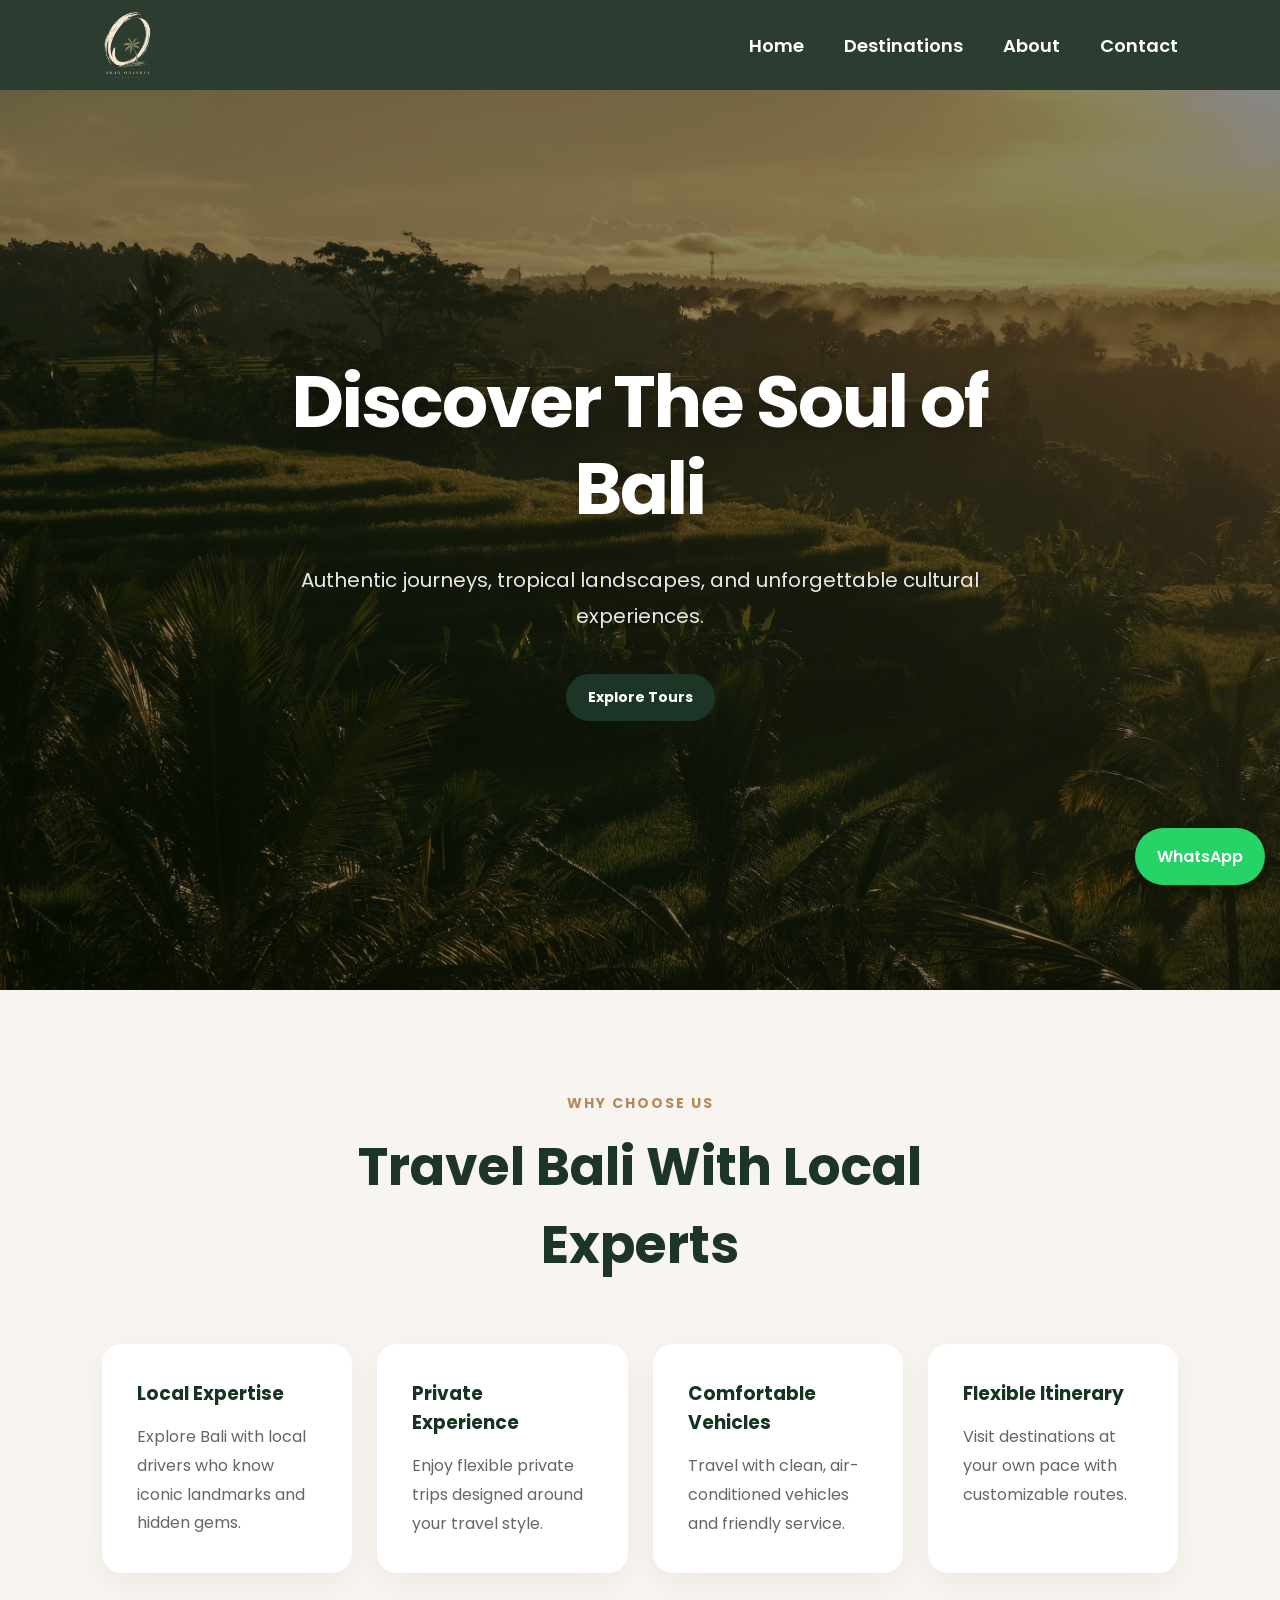
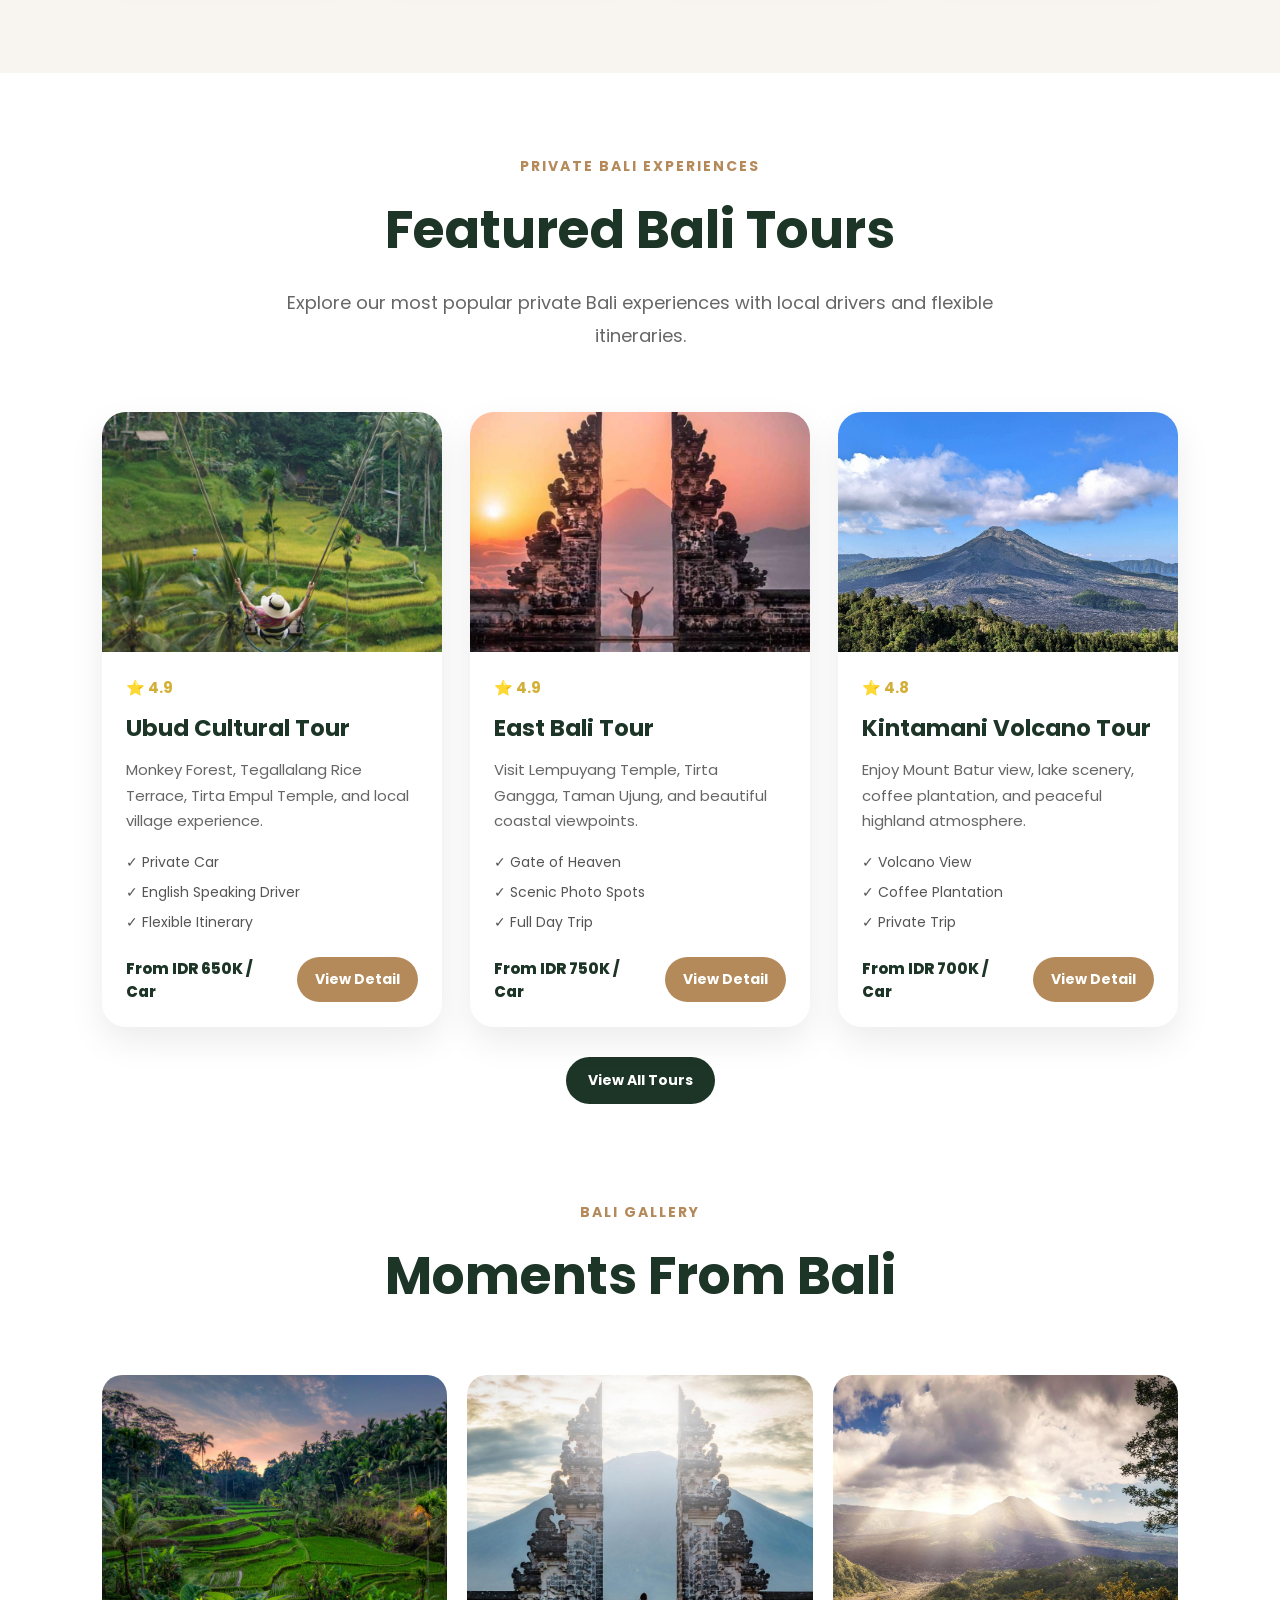
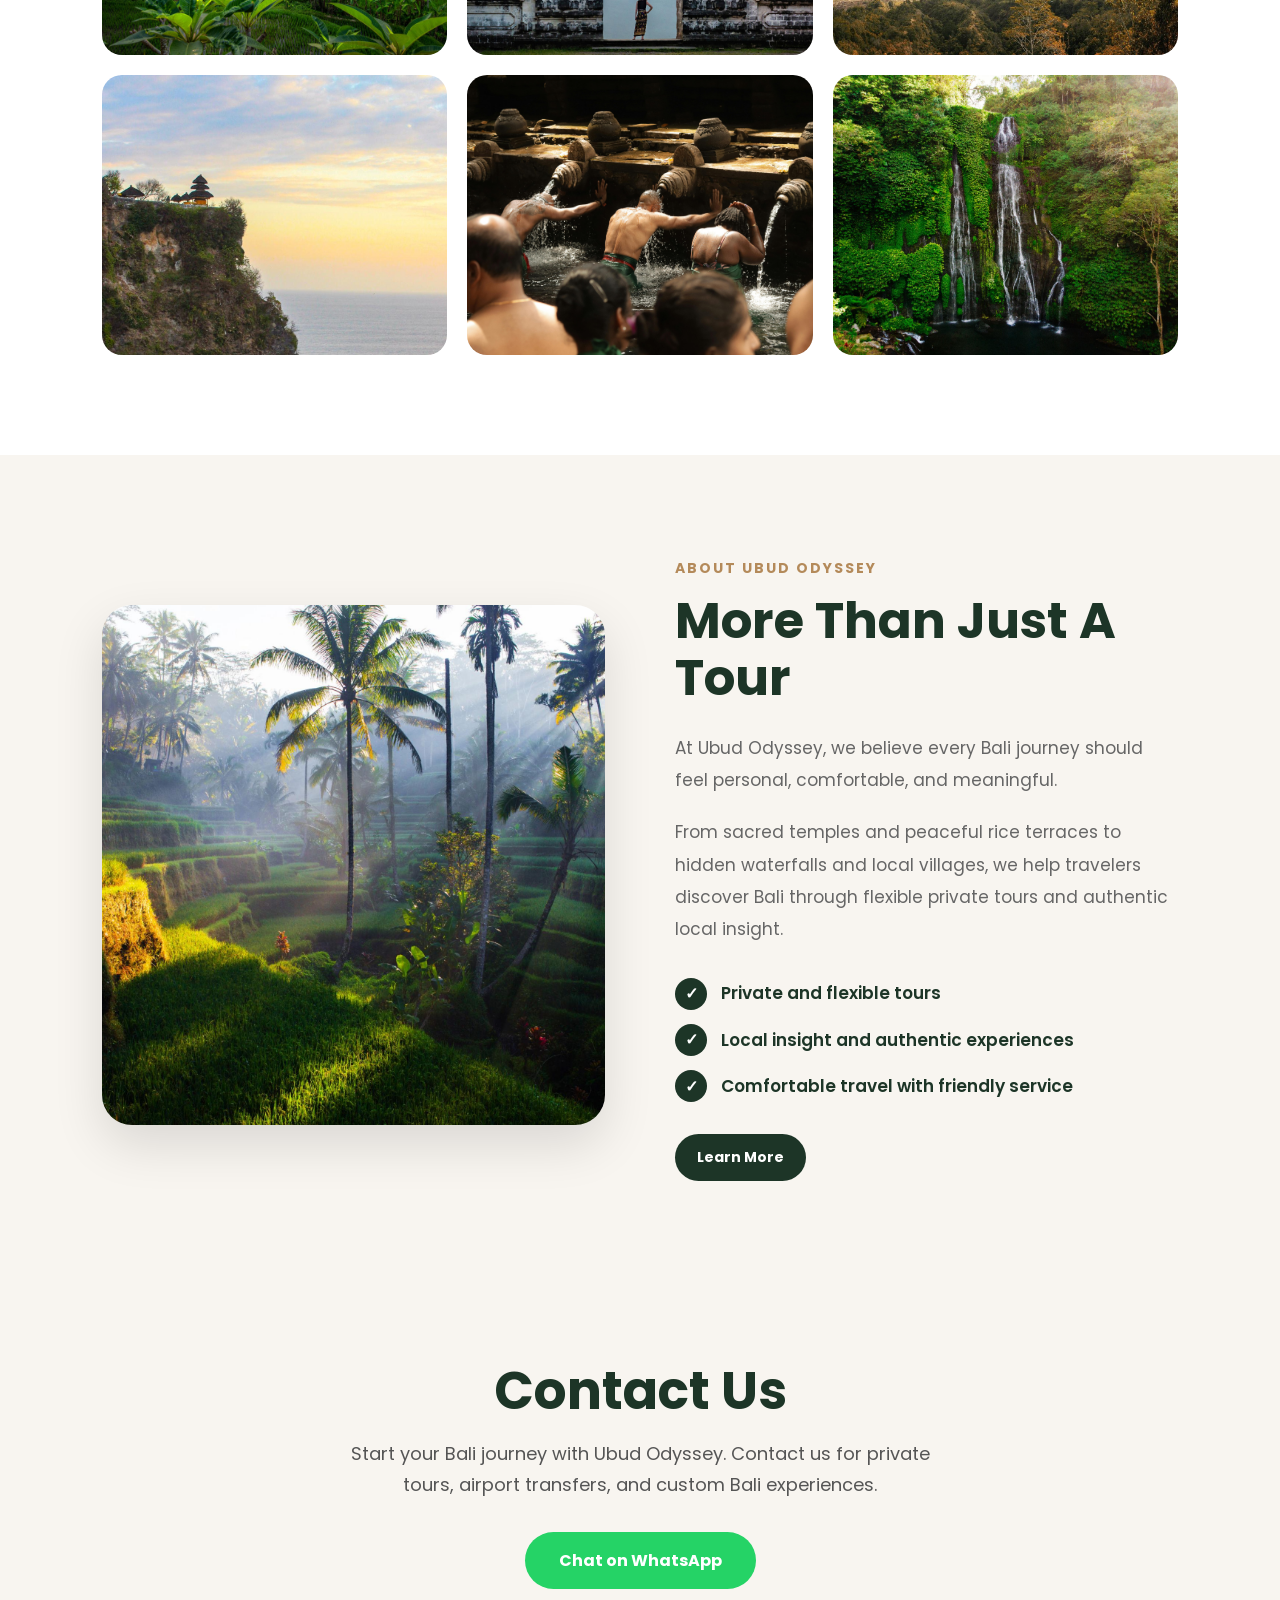
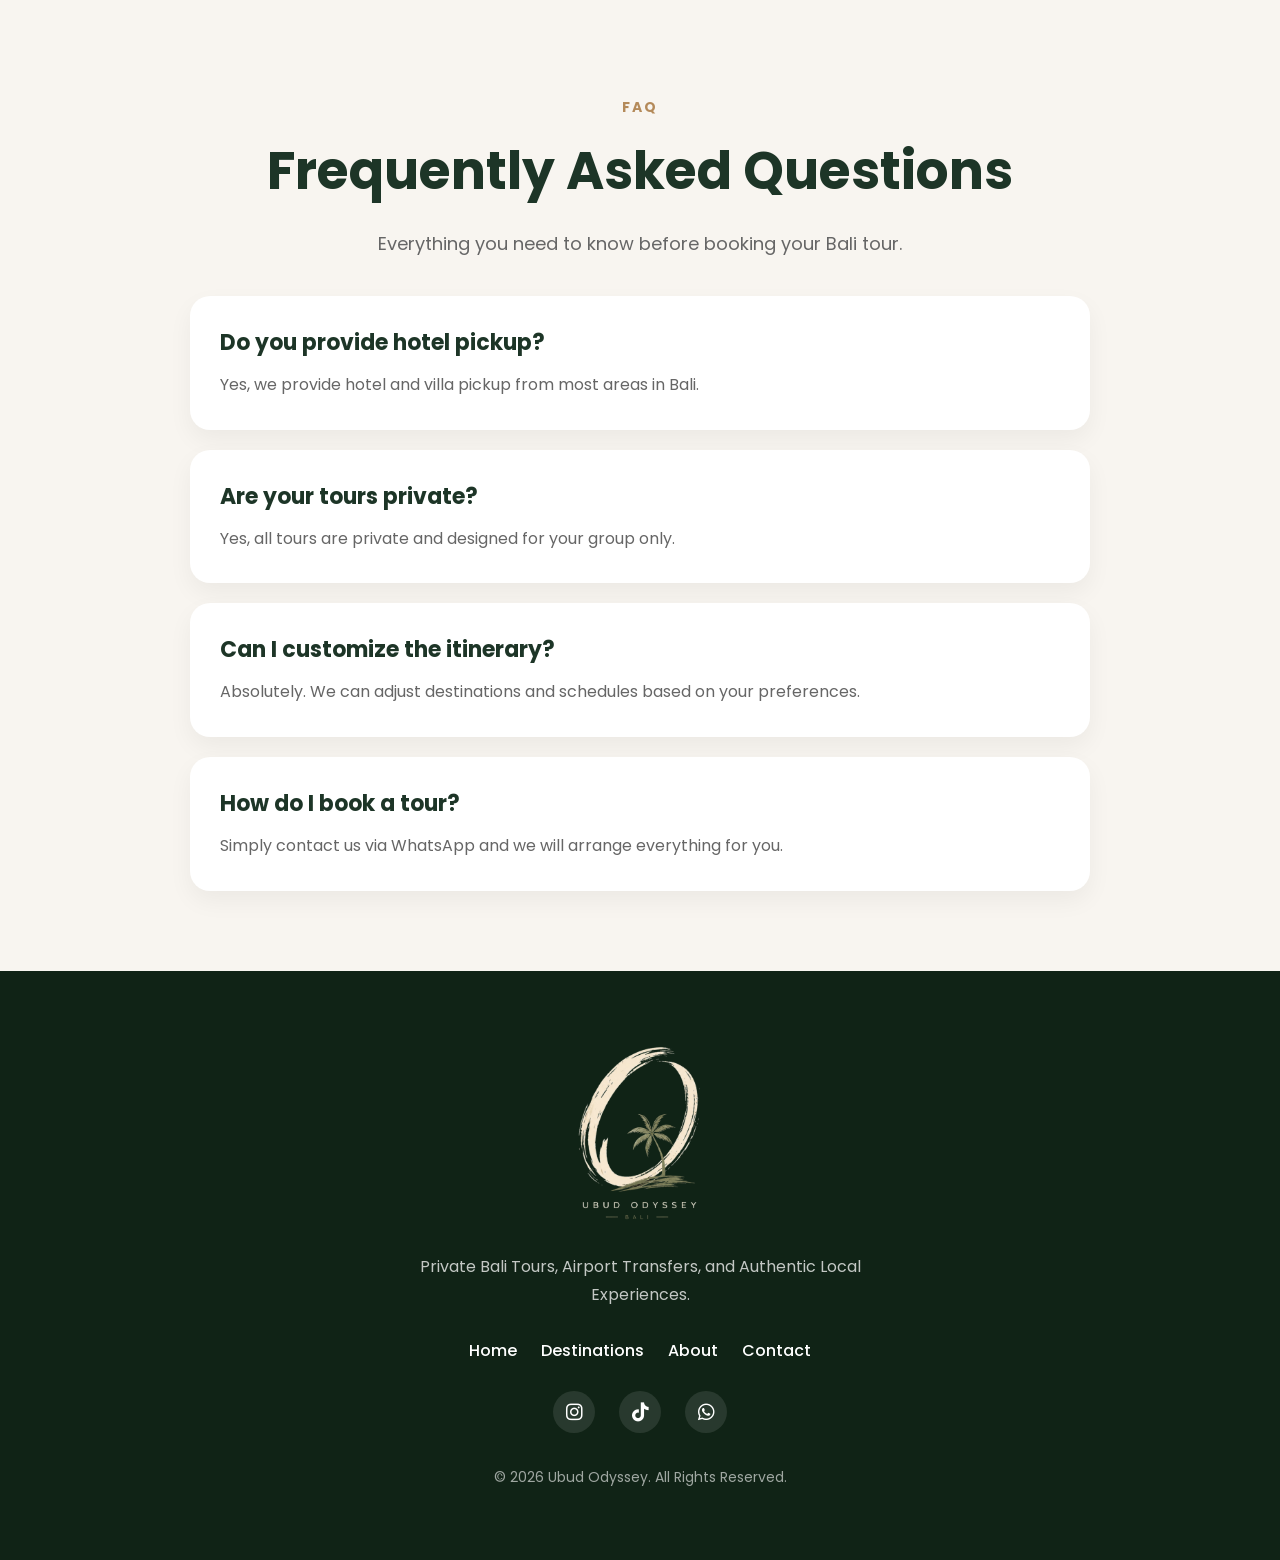
==== index.html @ 68e6a03f "Move favicon to root Move favicon to website root and update favicon path to improve browser and Goo" ====
<!DOCTYPE html>
<html lang="en">

<head>

    <!-- Google tag (gtag.js) -->
<script async src="https://www.googletagmanager.com/gtag/js?id=G-KZEE7SNSSL"></script>
<script>
window.dataLayer = window.dataLayer || [];
function gtag(){dataLayer.push(arguments);}
gtag('js', new Date());

gtag('config', 'G-KZEE7SNSSL');
</script>

  <meta charset="UTF-8">

  <meta
    name="viewport"
    content="width=device-width, initial-scale=1.0"
  >

  <title>
Ubud Odyssey | Private Bali Tours & Airport Transfer
</title>

<link rel="icon" type="image/png" href="/favicon.png">
<link rel="shortcut icon" href="/favicon.png">
<link rel="apple-touch-icon" href="/favicon.png">

  <!-- CSS -->
  <link rel="stylesheet" href="css/style.css">

  <!-- GOOGLE FONT -->
  <link rel="preconnect" href="https://fonts.googleapis.com">

  <link
    rel="preconnect"
    href="https://fonts.gstatic.com"
    crossorigin
  >

  <link
    href="https://fonts.googleapis.com/css2?family=Poppins:wght@300;400;500;600;700&display=swap"
    rel="stylesheet"
  >

<link rel="stylesheet" href="https://cdnjs.cloudflare.com/ajax/libs/font-awesome/6.5.2/css/all.min.css">

<meta name="description" content="Ubud Odyssey offers private Bali tours, airport transfers, cultural experiences, waterfalls, temples, volcano views, and custom itineraries with local drivers in Bali.">

<meta name="keywords" content="Bali private tour, Ubud tour, Bali airport transfer, Bali local driver, East Bali tour, Kintamani tour, South Bali tour, North Bali tour">

<meta name="author" content="Ubud Odyssey">

<script type="application/ld+json">
{
  "@context":"https://schema.org",
  "@type":"TravelAgency",
  "name":"Ubud Odyssey",
  "url":"https://ubudodyssey.com",
  "logo":"https://ubudodyssey.com/img/favicon.png",
  "image":"https://ubudodyssey.com/img/ubud-tour.jpg",
  "description":"Private Bali Tours, Airport Transfers, and Local Experiences with trusted local drivers.",
  "telephone":"+6281337780066",
  "areaServed":"Bali",
  "priceRange":"$$",
  "address":{
    "@type":"PostalAddress",
    "addressLocality":"Ubud",
    "addressRegion":"Bali",
    "addressCountry":"ID"
  },
  "sameAs":[
    "https://www.instagram.com/ubudodyssey"
  ]
}
</script>

</head>

<body>

  <!-- =========================
       NAVBAR
  ========================== -->

  <nav>

  <div class="logo">

    <img
      src="img/logo.png"
      alt="Ubud Odyssey Logo"
    >

  </div>

  <ul class="nav-links">

    <li><a href="index.html" class="active">Home</a></li>

    <li><a href="destinations.html">Destinations</a></li>

    <li><a href="about.html">About</a></li>

    <li><a href="contact.html">Contact</a></li>

  </ul>

  <div class="hamburger">

    <span></span>
    <span></span>
    <span></span>

  </div>

</nav>

  <!-- =========================
       HERO SECTION
  ========================== -->

  <section class="hero" id="home">

    <div class="overlay"></div>

    <div class="hero-content">

      <h1>
        Discover The Soul of Bali
      </h1>

      <p>
        Authentic journeys, tropical landscapes,
        and unforgettable cultural experiences.
      </p>

    <a href="destinations.html" class="card-btn">
        Explore Tours
    </a>
    </div>
  </section>

  <section class="why-us">

    <div class="section-header fade-up">
        <span class="section-subtitle">WHY CHOOSE US</span>
        <h2>Travel Bali With Local Experts</h2>
    </div>

    <div class="why-grid">

<div class="why-card">
    <h3>Local Expertise</h3>
    <p>Explore Bali with local drivers who know iconic landmarks and hidden gems.</p>
</div>

<div class="why-card">
    <h3>Private Experience</h3>
    <p>Enjoy flexible private trips designed around your travel style.</p>
</div>

<div class="why-card">
    <h3>Comfortable Vehicles</h3>
    <p>Travel with clean, air-conditioned vehicles and friendly service.</p>
</div>

<div class="why-card">
    <h3>Flexible Itinerary</h3>
    <p>Visit destinations at your own pace with customizable routes.</p>
</div>

    </div>

</section>

<!-- =========================
     SERVICES / FEATURED TOURS
========================== -->

<section class="tours-section" id="destinations">

    <div class="section-header fade-up">
        <span class="section-subtitle">Private Bali Experiences</span>
        <h2>Featured Bali Tours</h2>
        <p>
            Explore our most popular private Bali experiences with local drivers and flexible itineraries.
        </p>
    </div>

    <div class="tour-grid">

        <!-- UBUD TOUR -->
        <div class="tour-card fade-up">
            <img src="img/ubud tour.jpg" alt="Ubud Cultural Tour">

            <div class="tour-content">
                <div class="tour-rating">⭐ 4.9</div>

                <h3>Ubud Cultural Tour</h3>

                <p>
                    Monkey Forest, Tegallalang Rice Terrace, Tirta Empul Temple, and local village experience.
                </p>

                <ul>
                    <li>✓ Private Car</li>
                    <li>✓ English Speaking Driver</li>
                    <li>✓ Flexible Itinerary</li>
                </ul>

                <div class="tour-bottom">
                    <span>From IDR 650K / Car</span>
                    <a href="ubud-tour.html">View Detail</a>
                </div>
            </div>
        </div>

        <!-- EAST BALI TOUR -->
        <div class="tour-card fade-up">
            <img src="img/east-bali-tour.jpg" alt="East Bali Tour">

            <div class="tour-content">
                <div class="tour-rating">⭐ 4.9</div>

                <h3>East Bali Tour</h3>

                <p>
                    Visit Lempuyang Temple, Tirta Gangga, Taman Ujung, and beautiful coastal viewpoints.
                </p>

                <ul>
                    <li>✓ Gate of Heaven</li>
                    <li>✓ Scenic Photo Spots</li>
                    <li>✓ Full Day Trip</li>
                </ul>

                <div class="tour-bottom">
                    <span>From IDR 750K / Car</span>
                    <a href="east-bali-tour.html">View Detail</a>
                </div>
            </div>
        </div>

        <!-- KINTAMANI TOUR -->
        <div class="tour-card fade-up">
            <img src="img/kintamani.jpg" alt="Kintamani Volcano Tour">

            <div class="tour-content">
                <div class="tour-rating">⭐ 4.8</div>

                <h3>Kintamani Volcano Tour</h3>

                <p>
                    Enjoy Mount Batur view, lake scenery, coffee plantation, and peaceful highland atmosphere.
                </p>

                <ul>
                    <li>✓ Volcano View</li>
                    <li>✓ Coffee Plantation</li>
                    <li>✓ Private Trip</li>
                </ul>

                <div class="tour-bottom">
                    <span>From IDR 700K / Car</span>
                    <a href="kintamani-tour.html">View Detail</a>
                </div>
            </div>
        </div>
        </div>
                <div class="section-more">
                    <a href="destinations.html" class="card-btn">View All Tours</a>
                </div>
</section>

<section class="gallery-section">

    <div class="section-header fade-up">
        <span class="section-subtitle">BALI GALLERY</span>
        <h2>Moments From Bali</h2>
    </div>

    <div class="gallery-grid">

        <img src="img/tegalalang-rice-terace.jpg" class="fade-up">
        <img src="img/gate-of-heaven.jpg">
        <img src="img/mount-natur.jpg">
        <img src="img/uluwatu.jpg">
        <img src="img/tirta empul.jpg">
        <img src="img/twin waterfall.jpg">

    </div>

</section>

<!-- =========================
     ABOUT HOME
========================== -->

<section class="home-about">

    <div class="home-about-container">

        <div class="home-about-image fade-up">
            <img src="img/ubud-tour.jpg" alt="Ubud Odyssey private Bali tour">
        </div>

        <div class="home-about-content fade-up">

            <span class="section-subtitle">
                About Ubud Odyssey
            </span>

            <h2>
                More Than Just A Tour
            </h2>

            <p>
                At Ubud Odyssey, we believe every Bali journey should feel personal, comfortable, and meaningful.
            </p>

            <p>
                From sacred temples and peaceful rice terraces to hidden waterfalls and local villages, we help travelers discover Bali through flexible private tours and authentic local insight.
            </p>

            <div class="about-points">

                <div class="about-point">
                    <span>✓</span>
                    <p>Private and flexible tours</p>
                </div>

                <div class="about-point">
                    <span>✓</span>
                    <p>Local insight and authentic experiences</p>
                </div>

                <div class="about-point">
                    <span>✓</span>
                    <p>Comfortable travel with friendly service</p>
                </div>

            </div>

            <a href="about.html" class="card-btn">
                Learn More
            </a>

        </div>

    </div>

</section>
  <!-- =========================
       CONTACT SECTION
  ========================== -->

 <!-- CONTACT -->
<section class="contact fade-up" id="contact">

    <h2>Contact Us</h2>

    <p>
        Start your Bali journey with Ubud Odyssey. Contact us for private tours, airport transfers, and custom Bali experiences.
    </p>

    <a href="https://wa.me/6281337780066?text=Hi%20Ubud%20Odyssey,%20I%20would%20like%20to%20plan%20a%20Bali%20trip."
       class="whatsapp-btn"
       target="_blank">
        Chat on WhatsApp
    </a>

</section>

  <section class="faq-section">

    <div class="section-header fade-up">
        <span class="section-subtitle">FAQ</span>
        <h2>Frequently Asked Questions</h2>
        <p>
            Everything you need to know before booking your Bali tour.
        </p>
    </div>

    <div class="faq-container">

        <div class="faq-item">
            <h3>Do you provide hotel pickup?</h3>
            <p>
                Yes, we provide hotel and villa pickup from most areas in Bali.
            </p>
        </div>

        <div class="faq-item">
            <h3>Are your tours private?</h3>
            <p>
                Yes, all tours are private and designed for your group only.
            </p>
        </div>

        <div class="faq-item">
            <h3>Can I customize the itinerary?</h3>
            <p>
                Absolutely. We can adjust destinations and schedules based on your preferences.
            </p>
        </div>

        <div class="faq-item">
            <h3>How do I book a tour?</h3>
            <p>
                Simply contact us via WhatsApp and we will arrange everything for you.
            </p>
        </div>

    </div>

</section>
  <!-- =========================
       FOOTER
  ========================== -->

<footer class="fade-up">
    <div class="footer-logo">
        <img src="img/logo.png" alt="Ubud Odyssey Logo">
    </div>

    <p class="footer-desc">
        Private Bali Tours, Airport Transfers, and Authentic Local Experiences.
    </p>

    <div class="footer-links">
        <a href="index.html">Home</a>
        <a href="destinations.html">Destinations</a>
        <a href="about.html">About</a>
        <a href="contact.html">Contact</a>
    </div>

    <div class="footer-social">
        <a href="https://instagram.com/ubudodyssey" target="_blank">
            <i class="fab fa-instagram"></i>
        </a>

        <a href="https://tiktok.com/@ubudodyssey" target="_blank">
            <i class="fab fa-tiktok"></i>
        </a>

        <a href="https://wa.me/6281337780066" target="_blank">
            <i class="fab fa-whatsapp"></i>
        </a>
    </div>

    <p class="copyright">
        © 2026 Ubud Odyssey. All Rights Reserved.
    </p>
</footer>

  <!-- =========================
       FLOATING WHATSAPP
  ========================== -->

  <a
    href="https://wa.me/6281337780066?text=Hello%20Ubud%20Odyssey"
    class="floating-whatsapp"
    target="_blank"
  >
    WhatsApp
  </a>

  <!-- JS -->
  <script src="js/script.js"></script>

</body>
</html>
---- css/style.css ----
/* =========================================================
   UBUD ODYSSEY - MAIN STYLE
   Cleaned CSS Structure
========================================================= */

/* =========================
   RESET & BASE
========================= */

*{
    margin: 0;
    padding: 0;
    box-sizing: border-box;
}

html{
    scroll-behavior: smooth;
}

body{
    font-family: 'Poppins', sans-serif;
    background: #f8f5f0;
    color: #2b2b2b;
    padding-top: 90px;
}

img{
    max-width: 100%;
}

.logo{
    display:flex;
    align-items:center;
}

a{
    text-decoration: none;
}

/* =========================
   NAVBAR
========================= */

nav{
    position: fixed;
    top: 0;
    left: 0;
    width: 100%;

    display: flex;
    justify-content: space-between;
    align-items: center;

    padding: 10px 8%;

    background: rgba(16, 35, 22, 0.88);
    backdrop-filter: blur(10px);

    z-index: 1000;
}

.logo img{
    height: 70px;
    width: auto;
}

.nav-links{
    display: flex;
    gap: 40px;
    list-style: none;
}

.nav-links li a{
    color: white;
    font-size: 18px;
    font-weight: 600;
    position: relative;
    transition: 0.3s ease;
}

.nav-links li a:hover{
    color: #d4af37;
}

.nav-links li a::after{
    content: '';
    position: absolute;
    left: 0;
    bottom: -5px;

    width: 0;
    height: 2px;

    background: #d4af37;
    transition: 0.3s ease;
}

.nav-links li a:hover::after{
    width: 100%;
}

/* =========================
   HAMBURGER MENU
========================= */

.hamburger{
    display: none;
    flex-direction: column;
    gap: 6px;
    cursor: pointer;
    position: relative;
    z-index: 3000;
}

.hamburger span{
    width: 28px;
    height: 3px;
    background: white;
    border-radius: 10px;
    transition: 0.3s ease;
}

/* =========================
   HOME HERO SECTION
========================= */

.hero{
    position: relative;
    height: 100vh;

    display: flex;
    justify-content: center;
    align-items: center;

    text-align: center;
    overflow: hidden;

    background:
    linear-gradient(rgba(0,0,0,0.45), rgba(0,0,0,0.45)),
    url('../img/bali.jpg');

    background-size: cover;
    background-position: center;
}

.hero-content{
    position: relative;
    z-index: 2;
    max-width: 850px;
    padding: 20px;
    color: white;
}

.hero-content h1{
    font-size: 72px;
    line-height: 1.2;
    margin-bottom: 30px;
    font-weight: 700;
    letter-spacing: -2px;
    text-shadow: 0 10px 30px rgba(0,0,0,0.35);

    opacity: 0;
    transform: translateY(40px);
    animation: heroTitle 1.2s ease forwards;
}

.hero-content p{
    font-size: 20px;
    line-height: 1.8;
    margin-bottom: 40px;
    color: rgba(255,255,255,0.9);

    opacity: 0;
    transform: translateY(30px);
    animation: heroText 1.2s ease forwards;
    animation-delay: 0.4s;
}

.hero-content .hero-buttons,
.hero-content .card-btn{
    opacity: 0;
    transform: translateY(20px);
    animation: heroButton 1.2s ease forwards;
    animation-delay: 0.8s;
}

@keyframes heroTitle{
    from{
        opacity: 0;
        transform: translateY(40px);
    }
    to{
        opacity: 1;
        transform: translateY(0);
    }
}

@keyframes heroText{
    from{
        opacity: 0;
        transform: translateY(30px);
    }
    to{
        opacity: 1;
        transform: translateY(0);
    }
}

@keyframes heroButton{
    from{
        opacity: 0;
        transform: translateY(20px);
    }
    to{
        opacity: 1;
        transform: translateY(0);
    }
}

/* =========================
   PAGE HEADER
========================= */

.page-header{
    height: 60vh;

    display: flex;
    justify-content: center;
    align-items: center;

    text-align: center;
    color: white;
    padding: 20px;

    background:
    linear-gradient(rgba(0,0,0,0.45), rgba(0,0,0,0.45)),
    url('../img/bali.jpg');

    background-size: cover;
    background-position: center;
}

.page-header-content{
    max-width: 800px;
}

.page-header h2{
    font-size: 72px;
    margin-bottom: 20px;
    font-weight: 700;
}

.page-header p{
    font-size: 22px;
    line-height: 1.8;
    font-weight: 300;
}

/* =========================
   GLOBAL SECTION HEADER
========================= */

.section-header{
    text-align: center;
    max-width: 760px;
    margin: 0 auto 60px;
}

.section-subtitle{
    display: inline-block;
    color: #b48a5a;
    font-size: 14px;
    font-weight: 700;
    letter-spacing: 2px;
    text-transform: uppercase;
    margin-bottom: 14px;
}

.section-header h2{
    font-size: 52px;
    color: #1d3527;
    margin-bottom: 18px;
}

.section-header p{
    font-size: 18px;
    line-height: 1.8;
    color: #666;
}

.section-more{
    width: 100%;
    display: flex;
    justify-content: center;
    align-items: center;
    margin-top: 30px;
}

/* =========================
   DESTINATIONS & TOURS PAGE
========================= */

.destinations-section,
.tours-section{
    padding: 80px 8%;
}

.destinations-section{
    background: #f8f5f0;
}

.tours-section{
    background: #ffffff;
    padding-bottom: 45px;
}

.destination-grid,
.tour-grid{
    display: grid;
    grid-template-columns: repeat(3, 1fr);
    gap: 28px;
}

/* =========================
   DESTINATION CARD
========================= */

.destination-card{
    background: #ffffff;
    border-radius: 24px;
    overflow: hidden;
    box-shadow: 0 14px 35px rgba(0,0,0,0.08);
    transition: 0.35s ease;
}

.destination-card:hover{
    transform: translateY(-8px);
    box-shadow: 0 22px 45px rgba(0,0,0,0.13);
}

.destination-card img{
    width: 100%;
    height: 240px;
    object-fit: cover;
    display: block;
    transition: 0.6s ease;
}

.destination-card:hover img{
    transform: scale(1.06);
}

.destination-content{
    padding: 24px;
}

.destination-content .tag{
    display: inline-block;
    background: #edf3e8;
    color: #2f5d3f;
    padding: 7px 14px;
    border-radius: 30px;
    font-size: 12px;
    font-weight: 700;
    margin-bottom: 14px;
}

.destination-content h3{
    font-size: 24px;
    color: #1d3527;
    margin-bottom: 12px;
}

.destination-content p{
    font-size: 15px;
    line-height: 1.7;
    color: #666;
    margin-bottom: 18px;
}

.card-info{
    display: flex;
    flex-direction: column;
    gap: 8px;
    color: #555;
    font-size: 14px;
    margin-bottom: 22px;
}

.card-btn{
    display: inline-block;
    background: #1d3527;
    color: #ffffff;
    padding: 13px 22px;
    border-radius: 30px;
    font-size: 14px;
    font-weight: 700;
    transition: 0.3s ease;
}

.card-btn:hover{
    background: #d4af37;
    color: #1d3527;
}

/* =========================
   TOUR FILTER
========================= */

.tour-filter{
    display: flex;
    justify-content: center;
    gap: 14px;
    flex-wrap: wrap;
    margin-bottom: 45px;
}

.filter-btn{
    border: none;
    background: #f1eee7;
    color: #1d3527;
    padding: 13px 24px;
    border-radius: 30px;
    font-family: 'Poppins', sans-serif;
    font-weight: 700;
    cursor: pointer;
    transition: 0.3s ease;
}

.filter-btn.active,
.filter-btn:hover{
    background: #1d3527;
    color: #ffffff;
}

/* =========================
   TOUR CARD
========================= */

.tour-card{
    background: #ffffff;
    border-radius: 24px;
    overflow: hidden;
    box-shadow: 0 14px 35px rgba(0,0,0,0.08);
    transition: 0.35s ease;
}

.tour-card:hover{
    transform: translateY(-8px);
    box-shadow: 0 22px 45px rgba(0,0,0,0.13);
}

.tour-card img{
    width: 100%;
    height: 240px;
    object-fit: cover;
    display: block;
}

.tour-content{
    padding: 24px;
}

.tour-rating{
    color: #d4af37;
    font-size: 15px;
    font-weight: 700;
    margin-bottom: 12px;
}

.tour-content h3{
    font-size: 23px;
    color: #1d3527;
    margin-bottom: 12px;
}

.tour-content p{
    font-size: 15px;
    line-height: 1.7;
    color: #666;
    margin-bottom: 18px;
}

.tour-content ul{
    list-style: none;
    margin-bottom: 24px;
}

.tour-content ul li{
    font-size: 14px;
    color: #555;
    margin-bottom: 9px;
}

.tour-bottom{
    display: flex;
    justify-content: space-between;
    align-items: center;
    gap: 14px;
}

.tour-bottom span{
    font-size: 15px;
    font-weight: 800;
    color: #1d3527;
}

.tour-bottom a{
    background: #b48a5a;
    color: #ffffff;
    padding: 12px 18px;
    border-radius: 30px;
    font-size: 14px;
    font-weight: 700;
    white-space: nowrap;
    transition: 0.3s ease;
}

.tour-bottom a:hover{
    background: #1d3527;
}

/* =========================
   WHY US SECTION
========================= */

.why-us{
    padding: 100px 8%;
    background: #f8f5f0;
}

.why-grid{
    display: grid;
    grid-template-columns: repeat(4, 1fr);
    gap: 25px;
}

.why-card{
    background: #ffffff;
    padding: 35px;
    border-radius: 20px;
    box-shadow: 0 10px 30px rgba(0,0,0,.05);
}

.why-card h3{
    color: #163521;
    margin-bottom: 15px;
}

.why-card p{
    line-height: 1.8;
    color: #666;
}

/* =========================
   GALLERY SECTION
========================= */

.gallery-section{
    padding: 50px 8% 100px;
    background: #ffffff;
}

.gallery-grid{
    display: grid;
    grid-template-columns: repeat(3, 1fr);
    gap: 20px;
}

.gallery-grid img{
    width: 100%;
    height: 280px;
    object-fit: cover;
    border-radius: 20px;
}

/* =========================
   HOME ABOUT SECTION
========================= */

.home-about{
    padding: 100px 8%;
    background: #f8f5f0;
}

.home-about-container{
    max-width: 1200px;
    margin: auto;

    display: grid;
    grid-template-columns: 1fr 1fr;
    gap: 70px;
    align-items: center;
}

.home-about-image img{
    width: 100%;
    height: 520px;
    object-fit: cover;

    border-radius: 30px;

    box-shadow: 0 20px 50px rgba(0,0,0,0.12);
}

.home-about-content h2{
    font-size: 50px;
    line-height: 1.15;
    color: #1d3527;
    margin-bottom: 24px;
}

.home-about-content p{
    font-size: 17px;
    line-height: 1.9;
    color: #666;
    margin-bottom: 20px;
}

.about-points{
    margin: 32px 0;
    display: flex;
    flex-direction: column;
    gap: 14px;
}

.about-point{
    display: flex;
    align-items: center;
    gap: 14px;
}

.about-point span{
    width: 32px;
    height: 32px;

    display: flex;
    justify-content: center;
    align-items: center;

    flex-shrink: 0;

    background: #1d3527;
    color: white;

    border-radius: 50%;

    font-weight: 700;
}

.about-point p{
    margin: 0;
    color: #1d3527;
    font-weight: 600;
}

/* =========================
   HOME CONTACT SECTION
========================= */

.contact{
    padding: 80px 8% 70px;
    text-align: center;
    background: #f8f5f0;
}

.contact h2{
    font-size: 52px;
    line-height: 1.15;
    color: #1d3527;
    margin-bottom: 18px;
}

.contact p{
    font-size: 18px;
    line-height: 1.7;
    max-width: 600px;
    margin: 0 auto 32px;
    color: #555;
}

.contact .whatsapp-btn{
    display: inline-block;
    background: #25d366;
    color: #ffffff;
    text-decoration: none;
    padding: 16px 34px;
    border-radius: 50px;
    font-weight: 700;
    transition: .3s ease;
}

.contact .whatsapp-btn:hover{
    transform: translateY(-3px);
    background: #1ebe5d;
}

/* =========================
   CONTACT PAGE
========================= */

.contact-section{
    padding: 100px 8%;
    background: #f8f5f0;
}

.contact-container{
    max-width: 1200px;
    margin: auto;

    display: grid;
    grid-template-columns: 1fr 1fr;
    gap: 70px;
    align-items: center;
}

.contact-info h2{
    font-size: 54px;
    color: #1d3527;
    margin-bottom: 25px;
}

.contact-info p{
    font-size: 18px;
    line-height: 1.8;
    color: #666;
    margin-bottom: 30px;
}

.info-box{
    margin-bottom: 30px;
}

.info-box h4{
    font-size: 22px;
    color: #1d3527;
    margin-bottom: 10px;
}

.info-box a{
    color: #b48a5a;
    font-weight: 500;
}

.contact-form{
    background: white;
    padding: 45px;
    border-radius: 30px;
    box-shadow: 0 15px 40px rgba(0,0,0,0.08);
}

.contact-form form{
    display: flex;
    flex-direction: column;
    gap: 22px;
}

.contact-form input,
.contact-form textarea{
    width: 100%;
    padding: 18px 20px;
    border: 1px solid #ddd;
    border-radius: 14px;
    font-size: 16px;
    font-family: 'Poppins', sans-serif;
    outline: none;
    transition: 0.3s ease;
}

.contact-form input:focus,
.contact-form textarea:focus{
    border-color: #2f5d3f;
}

.contact-form textarea{
    min-height: 170px;
    resize: none;
}

.contact-form button{
    background: #1d3527;
    color: white;
    border: none;
    padding: 18px;
    border-radius: 14px;
    font-size: 16px;
    font-weight: 600;
    cursor: pointer;
    transition: 0.3s ease;
}

.contact-form button:hover{
    background: #2f5d3f;
    transform: translateY(-3px);
}

/* =========================
   BUTTONS
========================= */

.whatsapp-btn{
    display: inline-block;
    background: #25d366;
    color: white;
    padding: 16px 32px;
    border-radius: 12px;
    font-weight: 600;
    transition: 0.3s ease;
}

.whatsapp-btn:hover{
    background: #1ebe5d;
}

.floating-whatsapp{
    position: fixed;
    right: 15px;
    bottom: 15px;

    background: #25d366;
    color: white;
    padding: 16px 22px;
    border-radius: 50px;
    font-weight: 600;

    box-shadow: 0 5px 15px rgba(0,0,0,0.2);
    z-index: 9999;
    transition: 0.3s ease;
}

.floating-whatsapp:hover{
    transform: scale(1.05);
}

/* =========================
   CTA SECTION
========================= */

.cta-section{
    max-width: 1200px;
    margin: 80px auto;
    padding: 70px 40px;

    text-align: center;
    background: linear-gradient(135deg, #102316, #1d3527);
    border-radius: 25px;
    color: white;
}

.cta-section h2{
    font-size: 48px;
    margin-bottom: 20px;
}

.cta-section p{
    font-size: 18px;
    line-height: 1.8;
    max-width: 650px;
    margin: 0 auto 30px;
    color: rgba(255,255,255,0.85);
}

.cta-btn{
    display: inline-block;
    background: #d4af37;
    color: #102316;
    padding: 16px 34px;
    border-radius: 50px;
    font-weight: 700;
    transition: 0.3s ease;
}

.cta-btn:hover{
    transform: translateY(-3px);
    background: #ffffff;
}

/* =========================
   FOOTER
========================= */

footer{
    background: #102316;
    color: white;
    text-align: center;
    padding: 70px 20px;
}

footer h3{
    font-size: 38px;
    margin-bottom: 20px;
}

footer p{
    color: rgba(255,255,255,0.7);
    line-height: 1.8;
}

footer img{
    width: 50px;
    max-width: 100%;
    margin-bottom: 20px;
}

.footer-logo img{
    width: 135px;
    margin-bottom: 22px;
}

.footer-desc{
    color: rgba(255,255,255,0.75);
    max-width: 520px;
    margin: 0 auto;
    line-height: 1.8;
}

.footer-links,
.footer-social{
    display: flex;
    justify-content: center;
    gap: 24px;
    flex-wrap: wrap;
    margin-top: 28px;
}

.footer-links a{
    color: white;
    font-weight: 500;
}

.footer-social a{
    width: 42px;
    height: 42px;
    background: rgba(255,255,255,0.1);
    color: white;

    display: flex;
    justify-content: center;
    align-items: center;

    border-radius: 50%;
    font-size: 19px;
    transition: .3s ease;
}

.footer-links a:hover,
.footer-social a:hover{
    color: #d4af37;
}

.footer-social a:hover{
    background: rgba(255,255,255,0.18);
    transform: translateY(-4px);
}

.copyright{
    margin-top: 32px;
    font-size: 14px;
    color: rgba(255,255,255,0.6);
}

/* =========================
   TOUR DETAIL PAGE
========================= */

.tour-detail-hero{
    height: 85vh;

    display: flex;
    justify-content: center;
    align-items: center;

    text-align: center;
    padding: 20px;
    background-size: cover;
    background-position: center;
    color: #ffffff;
}

.ubud-hero{
    background:
    linear-gradient(rgba(0,0,0,0.45), rgba(0,0,0,0.45)),
    url('../img/ubud-tour.jpg');
    background-size: cover;
    background-position: 35% center;
    background-repeat: no-repeat;
}

.east-bali-hero{
    background:
    linear-gradient(rgba(0,0,0,0.45), rgba(0,0,0,0.45)),
    url('../img/lempuyang-gate.jpg');
    background-size: cover;
    background-position: center center;
    background-repeat: no-repeat;
}

.south-bali-hero{
    background:
    linear-gradient(rgba(0,0,0,0.45), rgba(0,0,0,0.45)),
    url('../img/uluwatu.jpg');
    background-size: cover;
    background-position: center center;
    background-repeat: no-repeat;
}

.north-bali-hero{
    background:
    linear-gradient(rgba(0,0,0,0.45), rgba(0,0,0,0.45)),
    url('../img/twin\ waterfall.jpg');
    background-size: cover;
    background-position: center center;
    background-repeat: no-repeat;
}

.kintamani-hero{
    background:
    linear-gradient(rgba(0,0,0,0.45), rgba(0,0,0,0.45)),
    url('../img/kintamani.jpg');
    background-size: cover;
    background-position: center center;
    background-repeat: no-repeat;
}

.jatiluwih-hero{
    background:
    linear-gradient(rgba(0,0,0,0.45), rgba(0,0,0,0.45)),
    url('../img/jatiluwih.jpg');
    background-size: cover;
    background-position: center center;
    background-repeat: no-repeat;
}

.airport-hero{
    background:
    linear-gradient(rgba(0,0,0,0.45), rgba(0,0,0,0.45)),
    url('../img/airport.jpg');
    background-size: cover;
    background-position: center center;
    background-repeat: no-repeat;
}

.tour-detail-content{
    max-width: 900px;
}

.tour-detail-content span{
    display: inline-block;
    color: #d4af37;
    font-size: 15px;
    font-weight: 700;
    letter-spacing: 2px;
    text-transform: uppercase;
    margin-bottom: 18px;
}

.tour-detail-content h1{
    font-size: 72px;
    line-height: 1.15;
    margin-bottom: 24px;
}

.tour-detail-content p{
    font-size: 21px;
    line-height: 1.8;
    color: rgba(255,255,255,0.9);
    margin-bottom: 36px;
}

.hero-btn{
    display: inline-block;
    background: #b48a5a;
    color: #ffffff;
    padding: 16px 34px;
    border-radius: 40px;
    font-weight: 700;
    transition: 0.3s ease;
}

.hero-btn:hover{
    background: #ffffff;
    color: #1d3527;
}

.tour-overview,
.tour-destinations,
.itinerary-section,
.included-section{
    padding: 100px 8%;
}

.tour-overview,
.itinerary-section{
    background: #f8f5f0;
}

.tour-destinations,
.included-section{
    background: #ffffff;
}

.overview-container{
    max-width: 1200px;
    margin: auto;

    display: grid;
    grid-template-columns: 1.4fr 0.8fr;
    gap: 60px;
    align-items: center;
}

.overview-text h2{
    font-size: 48px;
    color: #1d3527;
    margin: 14px 0 22px;
}

.overview-text p{
    font-size: 17px;
    line-height: 1.8;
    color: #666;
    margin-bottom: 18px;
}

.overview-box{
    background: #ffffff;
    padding: 38px;
    border-radius: 28px;
    box-shadow: 0 18px 45px rgba(0,0,0,0.08);
}

.overview-box h3{
    font-size: 28px;
    color: #1d3527;
    margin-bottom: 24px;
}

.overview-box ul,
.included-container ul{
    list-style: none;
}

.overview-box ul li{
    font-size: 16px;
    color: #555;
    margin-bottom: 15px;
}

.itinerary-list{
    max-width: 900px;
    margin: auto;
}

.itinerary-item{
    display: grid;
    grid-template-columns: 130px 1fr;
    gap: 25px;
    align-items: center;

    background: #ffffff;
    padding: 24px 30px;
    border-radius: 18px;
    margin-bottom: 18px;
    box-shadow: 0 12px 35px rgba(0,0,0,0.06);
}

.itinerary-item span{
    color: #b48a5a;
    font-size: 21px;
    font-weight: 800;
}

.itinerary-item p{
    color: #444;
    font-size: 17px;
}

.included-container{
    max-width: 1100px;
    margin: auto;

    display: grid;
    grid-template-columns: repeat(2, 1fr);
    gap: 35px;
}

.included-container > div{
    background: #f8f5f0;
    padding: 40px;
    border-radius: 28px;
}

.included-container h2{
    font-size: 34px;
    color: #1d3527;
    margin-bottom: 24px;
}

.included-container ul li{
    font-size: 17px;
    color: #555;
    margin-bottom: 14px;
}

.tour-cta{
    padding: 100px 20px;
    text-align: center;
    background: #1d3527;
    color: #ffffff;
}

.tour-cta h2{
    font-size: 48px;
    margin-bottom: 18px;
}

.tour-cta p{
    font-size: 18px;
    color: rgba(255,255,255,0.78);
    margin-bottom: 34px;
}

.tour-cta a{
    display: inline-block;
    background: #b48a5a;
    color: #ffffff;
    padding: 16px 36px;
    border-radius: 40px;
    font-weight: 700;
    transition: 0.3s ease;
}

.tour-cta a:hover{
    background: #ffffff;
    color: #1d3527;
}

/* =========================
   FAQ SECTION
========================= */

.faq-section{
    padding: 35px 6% 60px;
    background: #f8f5f0;
}

.faq-container{
    max-width: 900px;
    margin: auto;
}

.faq-section .section-header{
    margin-bottom: 35px;
}

.faq-item{
    background: #ffffff;
    padding: 30px;
    margin-bottom: 20px;
    border-radius: 20px;
    box-shadow: 0 10px 25px rgba(0,0,0,0.05);
}

.faq-item h3{
    color: #1d3527;
    margin-bottom: 12px;
    font-size: 22px;
}

.faq-item p{
    color: #666;
    line-height: 1.8;
}

/* =========================
   FADE UP ANIMATION
========================= */

.fade-up{
    opacity: 0;
    transform: translateY(45px);
    transition: opacity .9s ease, transform .9s ease;
}

.fade-up.show{
    opacity: 1;
    transform: translateY(0);
}

/* =========================
   ABOUT STORY PAGE
========================= */

.about-story{
    padding: 90px 8%;
    background: #f8f5f0;
}

.story-container{
    max-width: 1200px;
    margin: auto;

    display: grid;
    grid-template-columns: 1fr 1fr;
    gap: 60px;
    align-items: center;
}

.story-text p{
    font-size: 18px;
    line-height: 1.9;
    color: #666;
    margin-bottom: 22px;
}

.story-image img{
    width: 100%;
    height: 480px;
    object-fit: cover;
    border-radius: 28px;
    box-shadow: 0 18px 45px rgba(0,0,0,0.12);
}


/* =========================
   ABOUT EXPERIENCE
========================= */

.about-experience{
    padding: 90px 8%;
    background: #ffffff;
}

.experience-grid{
    max-width: 1200px;
    margin: auto;

    display: grid;
    grid-template-columns: repeat(4, 1fr);
    gap: 26px;
}

.experience-card{
    background: #f8f5f0;
    padding: 35px 28px;
    border-radius: 24px;
    text-align: center;

    box-shadow: 0 12px 30px rgba(0,0,0,0.05);

    transition: 0.35s ease;
}

.experience-card:hover{
    transform: translateY(-8px);
    box-shadow: 0 20px 40px rgba(0,0,0,0.1);
}

.experience-card i{
    font-size: 34px;
    color: #b48a5a;
    margin-bottom: 20px;
}

.experience-card h3{
    font-size: 22px;
    color: #1d3527;
    margin-bottom: 14px;
}

.experience-card p{
    font-size: 15px;
    line-height: 1.7;
    color: #666;
}

/* =========================
   CONTACT PAGE PREMIUM
========================= */

.contact-hero{
    background:
    linear-gradient(rgba(0,0,0,0.50), rgba(0,0,0,0.50)),
    url('../img/bali.jpg');

    background-size: cover;
    background-position: center;
}

.contact-section{
    padding: 100px 8%;
    background: #f8f5f0;
}

.contact-container{
    max-width: 1200px;
    margin: auto;

    display: grid;
    grid-template-columns: 0.9fr 1.1fr;
    gap: 60px;
    align-items: center;
}

.contact-info h2{
    font-size: 48px;
    line-height: 1.2;
    color: #1d3527;
    margin-bottom: 24px;
}

.contact-info > p{
    font-size: 17px;
    line-height: 1.8;
    color: #666;
    margin-bottom: 35px;
}

.contact-info-list{
    display: flex;
    flex-direction: column;
    gap: 20px;
}

.info-box{
    display: flex;
    align-items: center;
    gap: 18px;

    background: #ffffff;
    padding: 22px 24px;

    border-radius: 22px;

    box-shadow: 0 12px 30px rgba(0,0,0,0.06);
}

.info-icon{
    width: 52px;
    height: 52px;

    display: flex;
    justify-content: center;
    align-items: center;

    flex-shrink: 0;

    background: #edf3e8;
    color: #1d3527;

    border-radius: 50%;

    font-size: 22px;
}

.info-box h4{
    font-size: 18px;
    color: #1d3527;
    margin-bottom: 5px;
}

.info-box a,
.info-box p{
    color: #666;
    text-decoration: none;
    font-size: 15px;
    line-height: 1.6;
}

.info-box a:hover{
    color: #b48a5a;
}


/* FORM */

.contact-form{
    background: #ffffff;

    padding: 45px;

    border-radius: 30px;

    box-shadow: 0 20px 50px rgba(0,0,0,0.09);
}

.contact-form h3{
    font-size: 32px;
    color: #1d3527;
    margin-bottom: 12px;
}

.contact-form > p{
    color: #666;
    line-height: 1.7;
    margin-bottom: 28px;
}

.contact-form form{
    display: flex;
    flex-direction: column;
    gap: 18px;
}

.form-group{
    width: 100%;
}

.contact-form input,
.contact-form select,
.contact-form textarea{
    width: 100%;

    padding: 17px 18px;

    border: 1px solid #e2ded6;
    border-radius: 15px;

    background: #fdfcf9;

    font-family: 'Poppins', sans-serif;
    font-size: 15px;

    color: #333;

    outline: none;

    transition: 0.3s ease;
}

.contact-form input:focus,
.contact-form select:focus,
.contact-form textarea:focus{
    border-color: #b48a5a;
    background: #ffffff;
    box-shadow: 0 0 0 4px rgba(180,138,90,0.12);
}

.contact-form textarea{
    min-height: 150px;
    resize: none;
}

.contact-form button{
    width: 100%;

    display: inline-flex;
    justify-content: center;
    align-items: center;
    gap: 10px;

    border: none;

    background: #1d3527;
    color: #ffffff;

    padding: 17px 28px;

    border-radius: 50px;

    font-family: 'Poppins', sans-serif;
    font-size: 16px;
    font-weight: 700;

    cursor: pointer;

    transition: 0.3s ease;
}

.contact-form button:hover{
    background: #b48a5a;
    color: #ffffff;
    transform: translateY(-3px);
}

.contact-why{
    background: #ffffff;
}

/* =========================
   RESPONSIVE - TABLET
========================= */

@media (max-width: 1200px){
    .destination-grid,
    .tour-grid{
        grid-template-columns: repeat(2, 1fr);
    }
}

@media (max-width: 992px){
    .why-grid{
        grid-template-columns: repeat(2, 1fr);
    }

    .overview-container,
    .included-container{
        grid-template-columns: 1fr;
    }

    .tour-detail-content h1{
        font-size: 54px;
    }
}

/* =========================
   RESPONSIVE - MOBILE
========================= */

@media (max-width: 768px){

    body{
        padding-top: 86px;
    }

    nav{
        height: 86px;
        padding: 10px 8%;
    }

    .logo img{
        width: 50px;
    }

    .hamburger{
        display: flex;
    }

    .nav-links{
        position: fixed;
        top: 0;
        right: -100%;

        width: 250px;
        height: 100vh;

        display: flex;
        flex-direction: column;
        gap: 35px;

        padding-top: 120px;
        padding-left: 30px;

        background: rgba(16,35,22,0.97);
        transition: 0.4s ease;
        z-index: 1500;
    }

    .nav-links.active{
        right: 0;
    }

    .nav-links li a{
        font-size: 20px;
    }

    .hero{
        height: calc(100vh - 86px);
        padding: 30px 20px;
        background-position: center center;
    }

    .hero-content{
        max-width: 100%;
        padding: 0 20px;
    }

    .hero-content h1{
        font-size: 40px;
        line-height: 1.15;
        margin-bottom: 28px;
        letter-spacing: -1px;
    }

    .hero-content p{
        font-size: 16px;
        line-height: 1.6;
        max-width: 300px;
        margin-left: auto;
        margin-right: auto;
    }

    .page-header{
        height: 70vh;
        padding: 20px;
    }

    .page-header h2{
        font-size: 46px;
    }

    .page-header p{
        font-size: 18px;
    }

    .destinations-section,
    .tours-section{
        padding: 70px 6% 20px;
    }

    .tours-section{
        padding-bottom: 35px;
    }

    .section-header{
        margin-bottom: 40px;
    }

    .section-header h2{
        font-size: 34px;
        line-height: 1.2;
    }

    .section-header p{
        font-size: 16px;
    }

    .destination-grid,
    .tour-grid,
    .gallery-grid,
    .why-grid{
        grid-template-columns: 1fr;
    }

    .destination-card img,
    .tour-card img{
        height: 250px;
    }

    .tour-bottom{
        flex-direction: column;
        align-items: flex-start;
    }

    .tour-bottom a{
        width: 100%;
        text-align: center;
    }

    .why-us{
        padding: 60px 6%;
    }

    .why-card{
        padding: 26px 24px;
    }

    .why-card h3{
        font-size: 23px;
        margin-bottom: 12px;
    }

    .why-card p{
        font-size: 16px;
        line-height: 1.7;
    }

    .gallery-section{
        padding: 40px 6% 70px;
    }

    .gallery-section .section-header h2{
        font-size: 38px;
    }

    .gallery-section .section-subtitle{
        font-size: 13px;
        letter-spacing: 2px;
    }

    .gallery-grid{
        gap: 22px;
    }

    .gallery-grid img{
        height: 260px;
    }

    /* HOME ABOUT MOBILE */

.home-about{
    padding: 65px 6%;
}

.home-about-container{
    grid-template-columns: 1fr;
    gap: 35px;
}

.home-about-image img{
    height: 330px;
    border-radius: 24px;
}

.home-about-content h2{
    font-size: 34px;
}

.home-about-content p{
    font-size: 16px;
    line-height: 1.8;
}

.about-point{
    align-items: flex-start;
}

.about-point p{
    font-size: 15px;
}

.contact{
    padding: 60px 6% 55px;
}

.contact h2{
    font-size: 38px;
}

.contact p{
    font-size: 16px;
    max-width: 320px;
    margin-bottom: 28px;
}

    .contact-section{
        padding: 70px 6%;
    }

    .contact-container{
        grid-template-columns: 1fr;
        gap: 50px;
    }

    .contact-info h2{
        font-size: 40px;
    }

    .contact-form{
        padding: 30px;
    }

    .floating-whatsapp{
        right: 14px;
        bottom: 14px;
        padding: 11px 18px;
        font-size: 14px;
        transform: scale(.9);
    }

     .cta-section{
        margin: 30px 6% 60px;
        padding: 45px 25px;
        border-radius: 28px;
    }

    .cta-section h2{
        font-size: 34px;
        line-height: 1.2;
    }

    .cta-section p{
        font-size: 16px;
        line-height: 1.7;
    }

    .cta-btn{
        display: block;
        width: 100%;
        text-align: center;
    }
    footer{
        padding: 50px 20px;
    }

    footer img{
        width: 120px;
    }

    .footer-logo img{
        width: 70px;
    }

    .footer-desc{
        font-size: 15px;
    }

    .footer-links{
        gap: 16px;
        font-size: 14px;
    }

    .footer-social a{
        width: 38px;
        height: 38px;
        font-size: 17px;
    }

    .tour-detail-hero{
        height: 75vh;
    }

    .tour-detail-content h1{
        font-size: 40px;
    }

    .tour-detail-content p{
        font-size: 17px;
    }

    .tour-overview,
    .tour-destinations,
    .itinerary-section,
    .included-section{
        padding: 70px 6%;
    }

    .overview-text h2,
    .tour-cta h2{
        font-size: 34px;
    }

    .itinerary-item{
        grid-template-columns: 1fr;
        gap: 8px;
    }

    .included-container > div{
        padding: 30px;
    }

    .faq-section{
        padding: 35px 6% 60px;
    }

    .faq-section h2{
        font-size: 34px;
        line-height: 1.2;
    }

    .faq-item{
        padding: 24px;
    }

    .faq-item h3{
        font-size: 19px;
    }

    .faq-item p{
        font-size: 15px;
    }

    /* ABOUT PAGE MOBILE */

.about-story{
    padding: 65px 6%;
}

.about-story .section-header h2{
    font-size: 32px;
    line-height: 1.2;
    max-width: 280px;
    margin: 0 auto 20px;
}

.story-container{
    grid-template-columns: 1fr;
    gap: 35px;
}

.story-container{
    gap: 25px;
}

.story-text p{
    font-size: 16px;
    line-height: 1.8;
}

.story-image img{
    height: 330px;
    border-radius: 22px;
}

.story-text{
    width: 100%;
    max-width: 100%;
    text-align: center;
}

.story-text p{
    font-size: 16px;
    line-height: 1.9;
    margin-bottom: 18px;
}

.about-experience{
    padding: 65px 6%;
}

.experience-grid{
    grid-template-columns: 1fr;
    gap: 20px;
}

.experience-card{
    padding: 30px 24px;
}

.experience-card h3{
    font-size: 22px;
}

.experience-card p{
    font-size: 15px;
}
/* ABOUT HERO MOBILE FIX */

.page-header{
    height: 65vh;
    padding: 40px 6%;
}

.page-header h2{
    font-size: 38px;
    line-height: 1.15;
    margin-bottom: 22px;
}

.page-header p{
    font-size: 16px;
    line-height: 1.7;
    max-width: 340px;
    margin: 0 auto;
}

.page-header .section-subtitle{
    font-size: 13px;
    letter-spacing: 3px;
}

/* CONTACT PAGE MOBILE */

.contact-section{
    padding: 65px 6%;
}

.contact-container{
    grid-template-columns: 1fr;
    gap: 40px;
}

.contact-info h2{
    font-size: 34px;
}

.contact-info > p{
    font-size: 16px;
}

.info-box{
    padding: 20px;
    border-radius: 20px;
    align-items: flex-start;
}

.info-icon{
    width: 46px;
    height: 46px;
    font-size: 19px;
}

.contact-form{
    padding: 30px 24px;
    border-radius: 26px;
}

.contact-form h3{
    font-size: 28px;
}

.contact-form input,
.contact-form select,
.contact-form textarea{
    font-size: 15px;
    padding: 15px 16px;
}

.contact-form textarea{
    min-height: 140px;
}

}
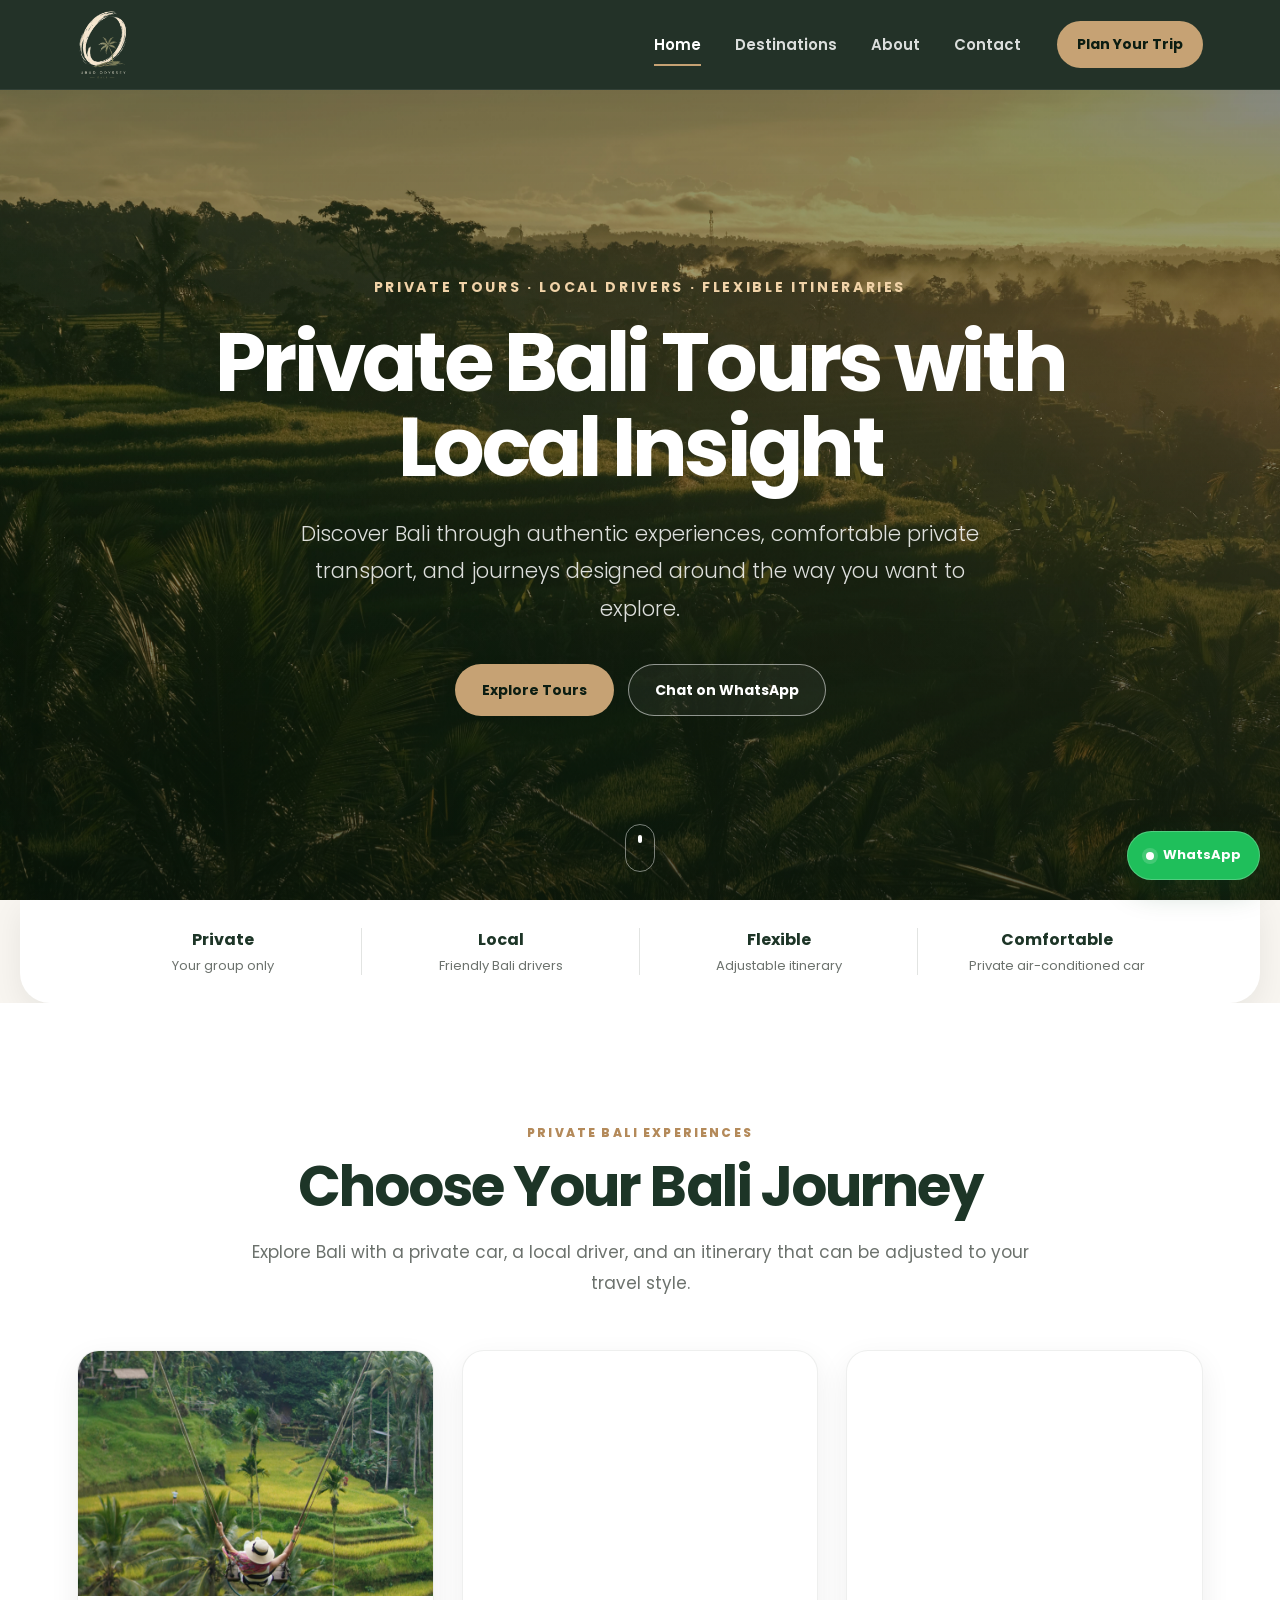
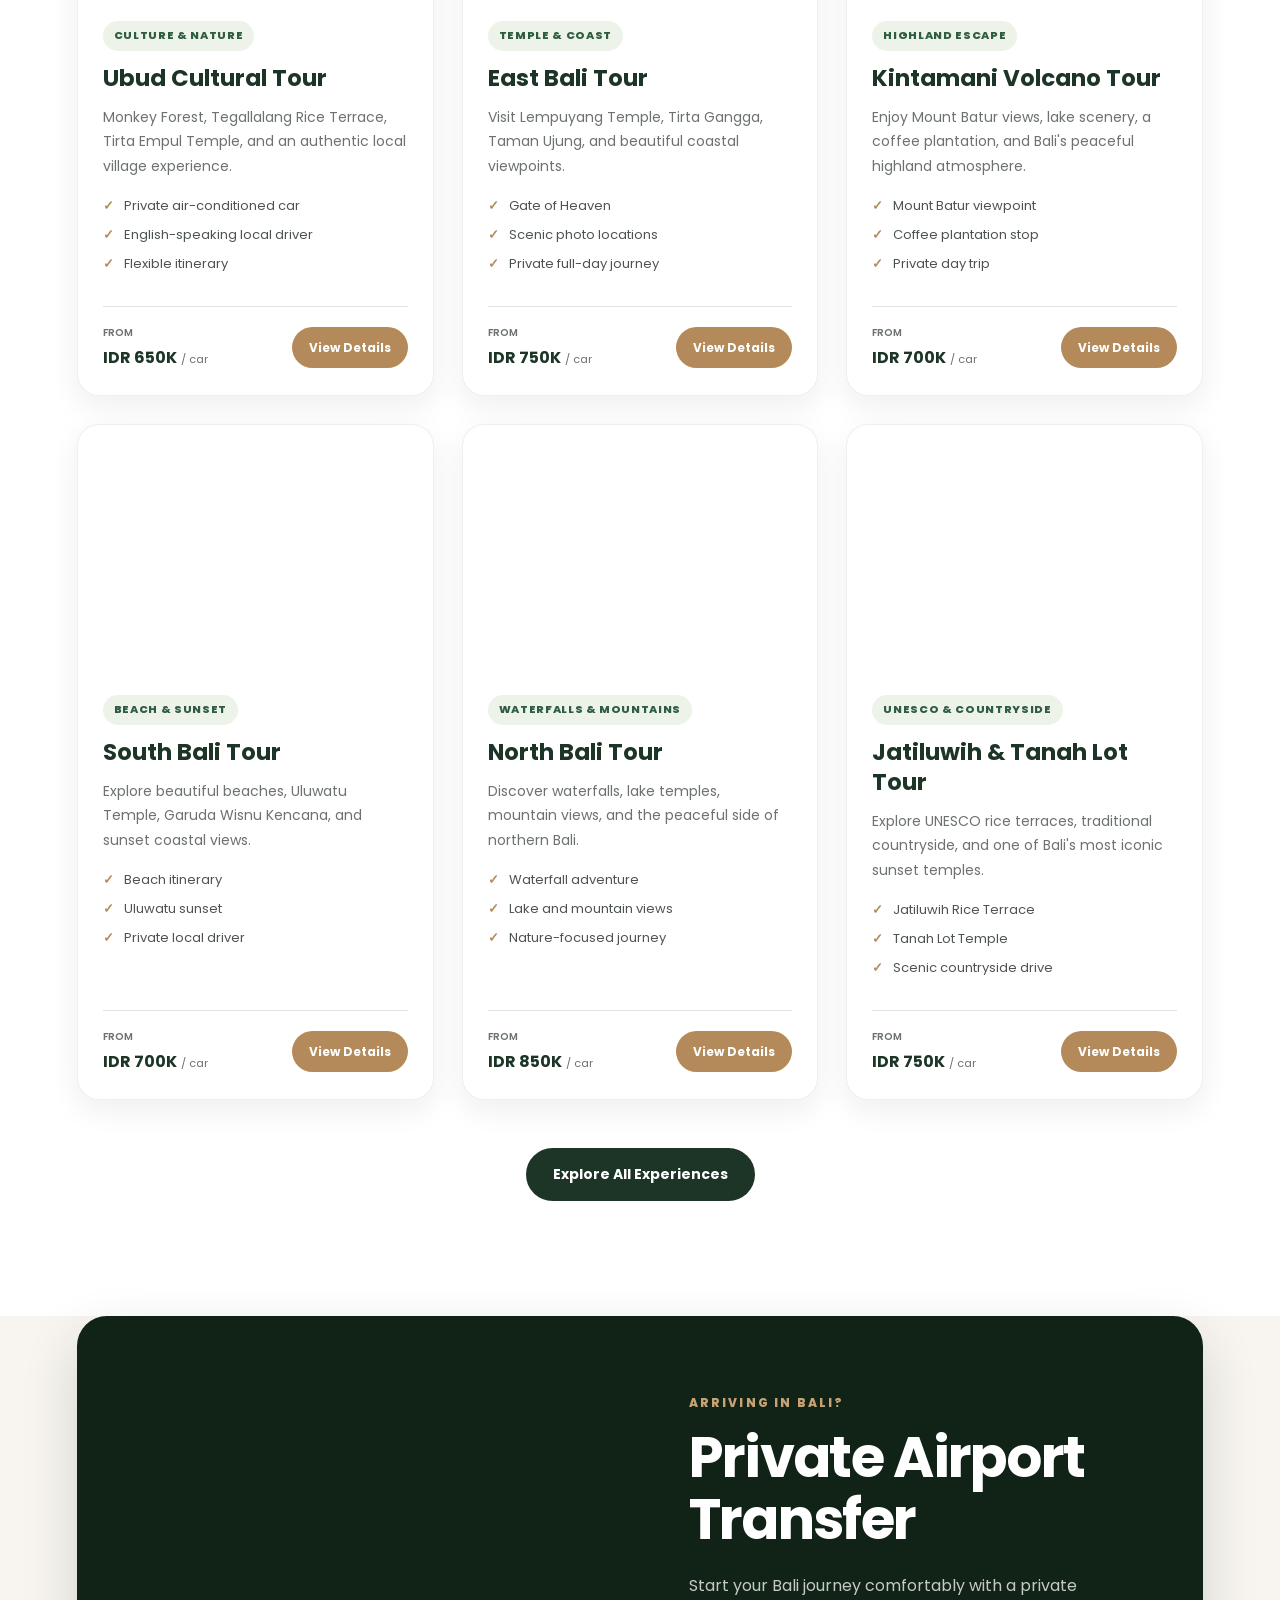
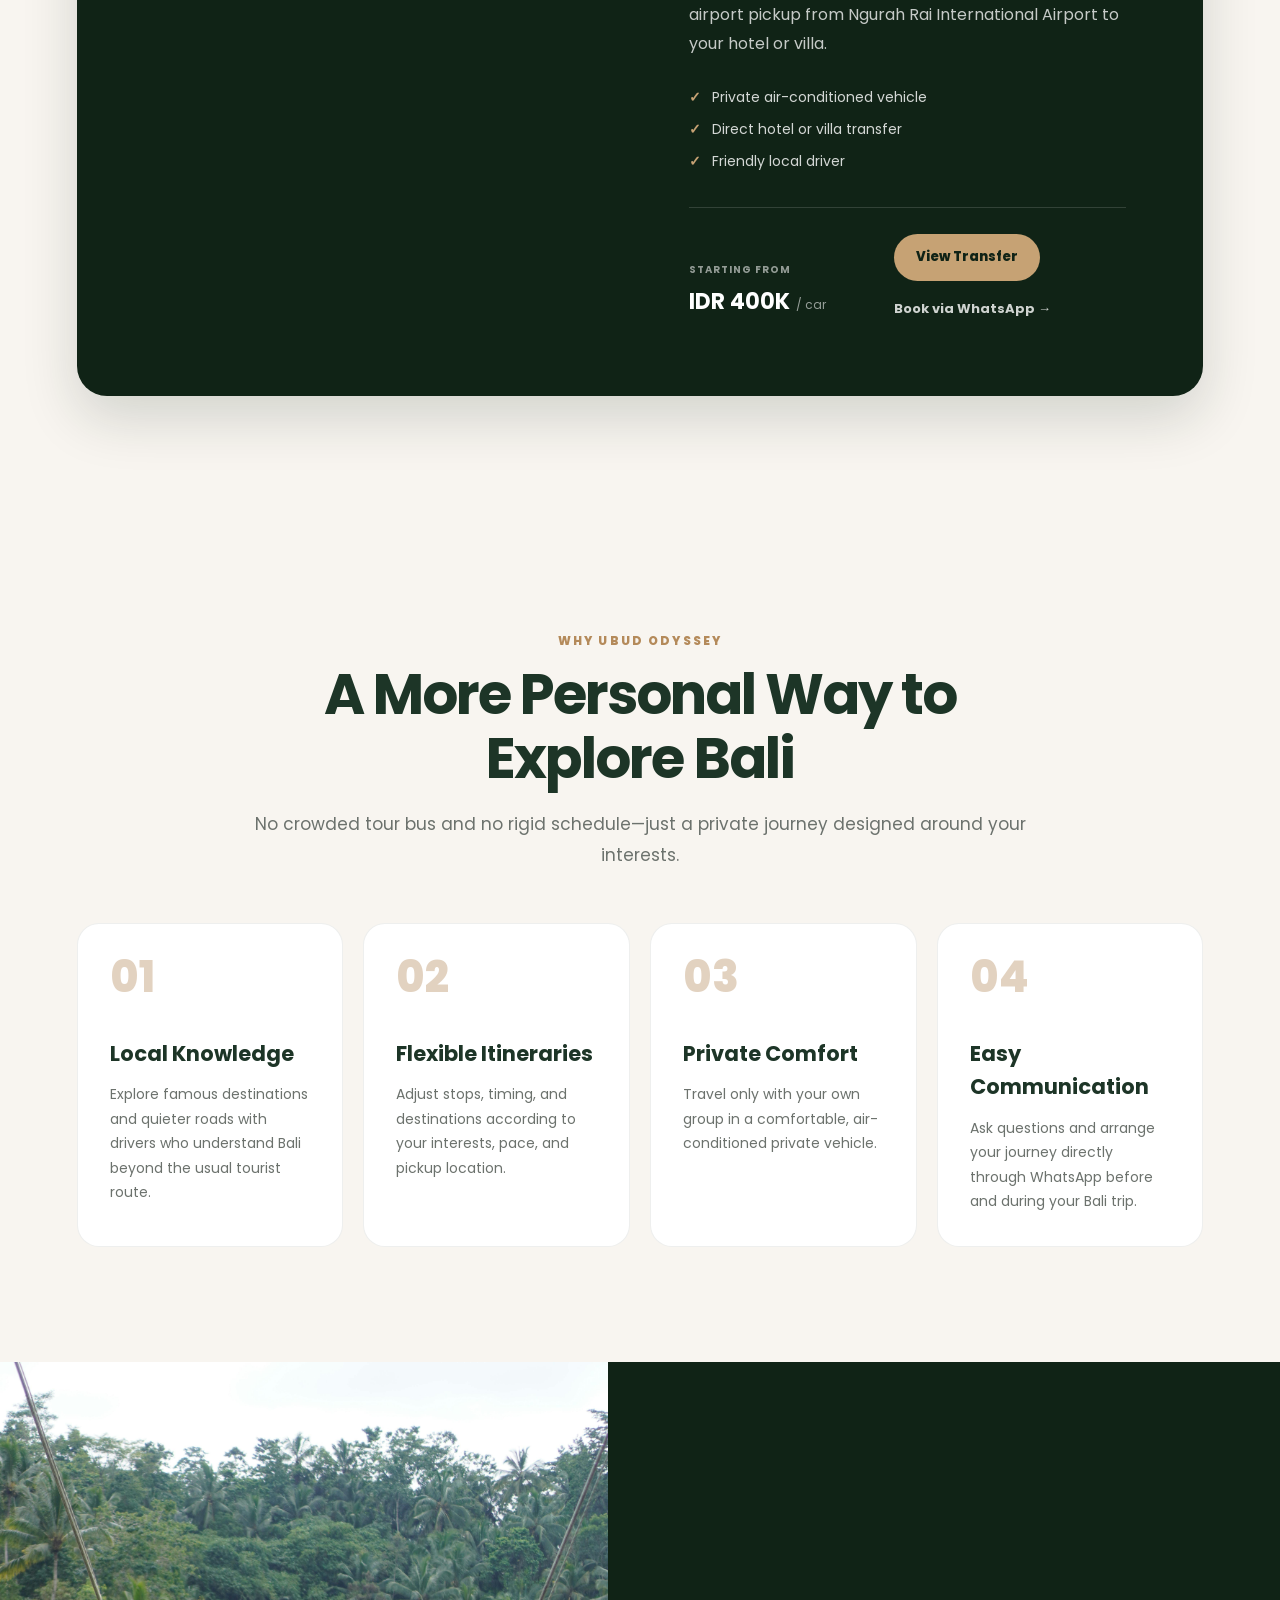
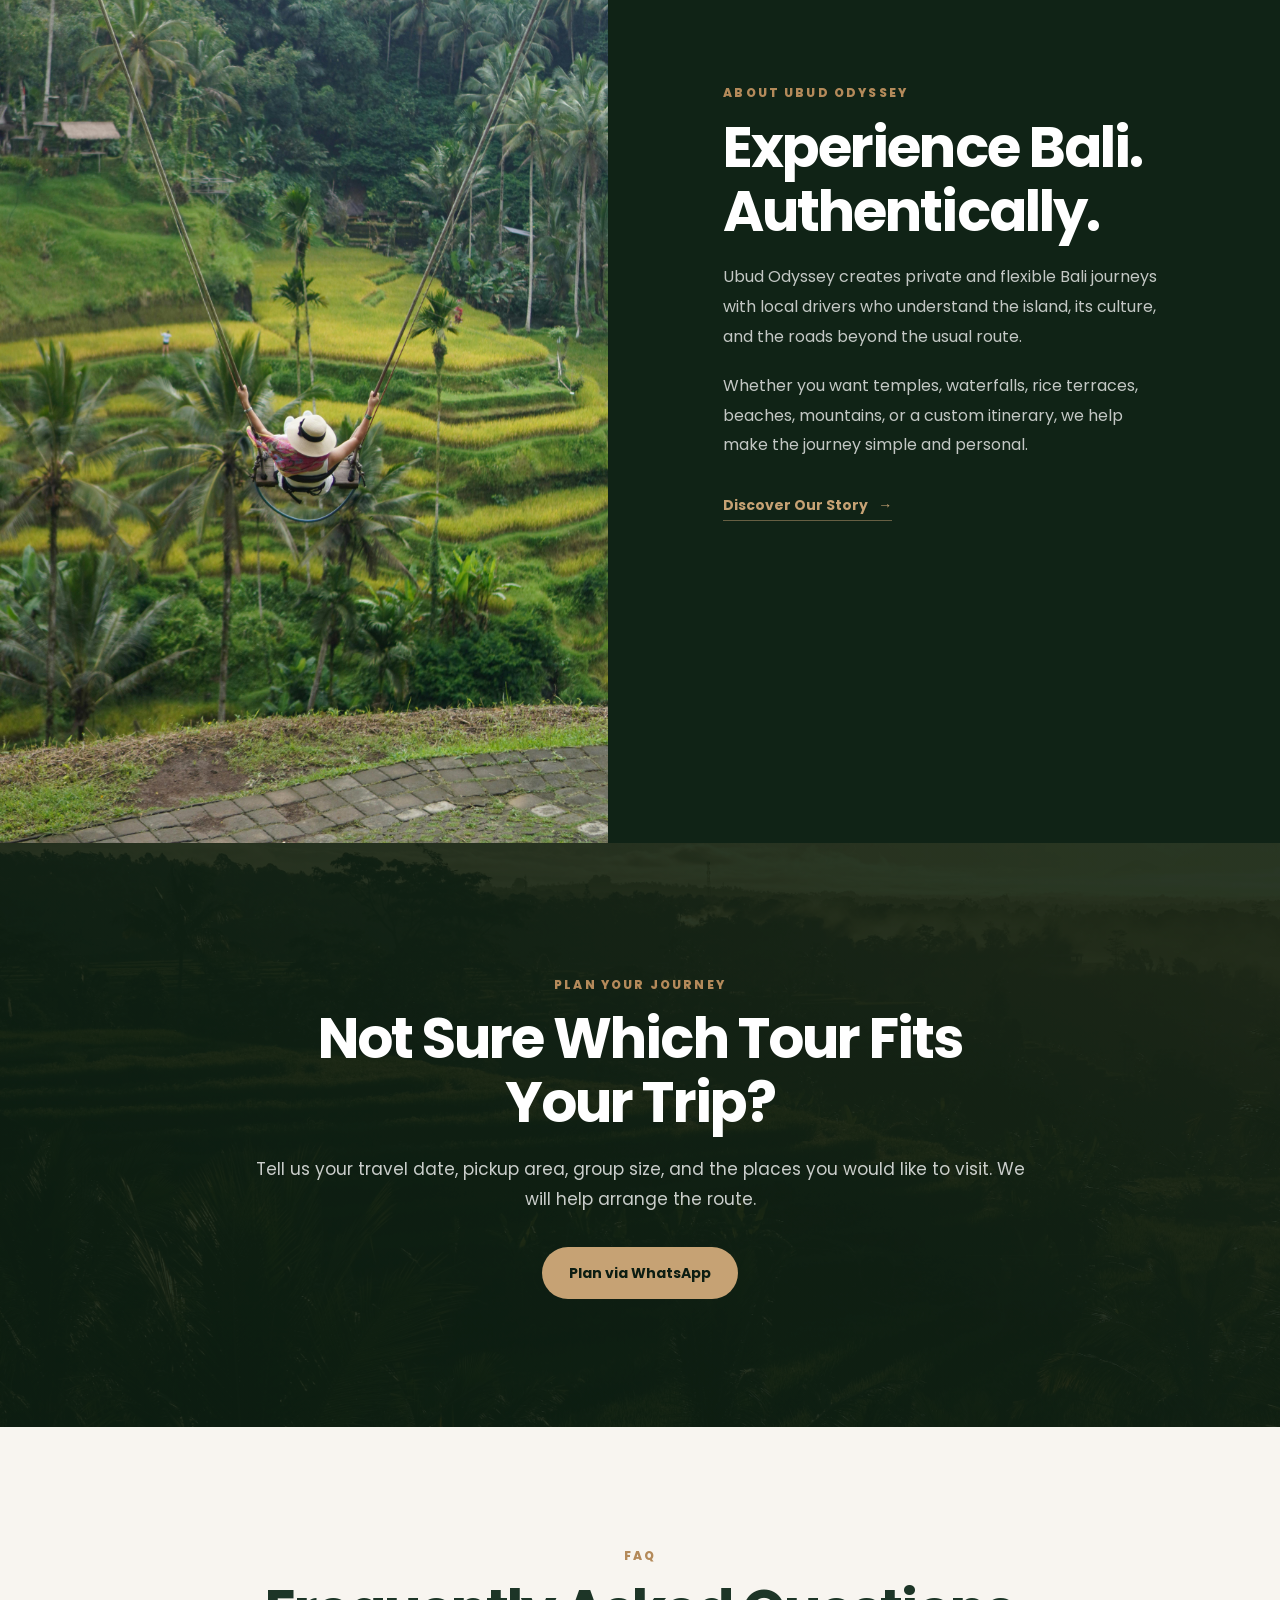
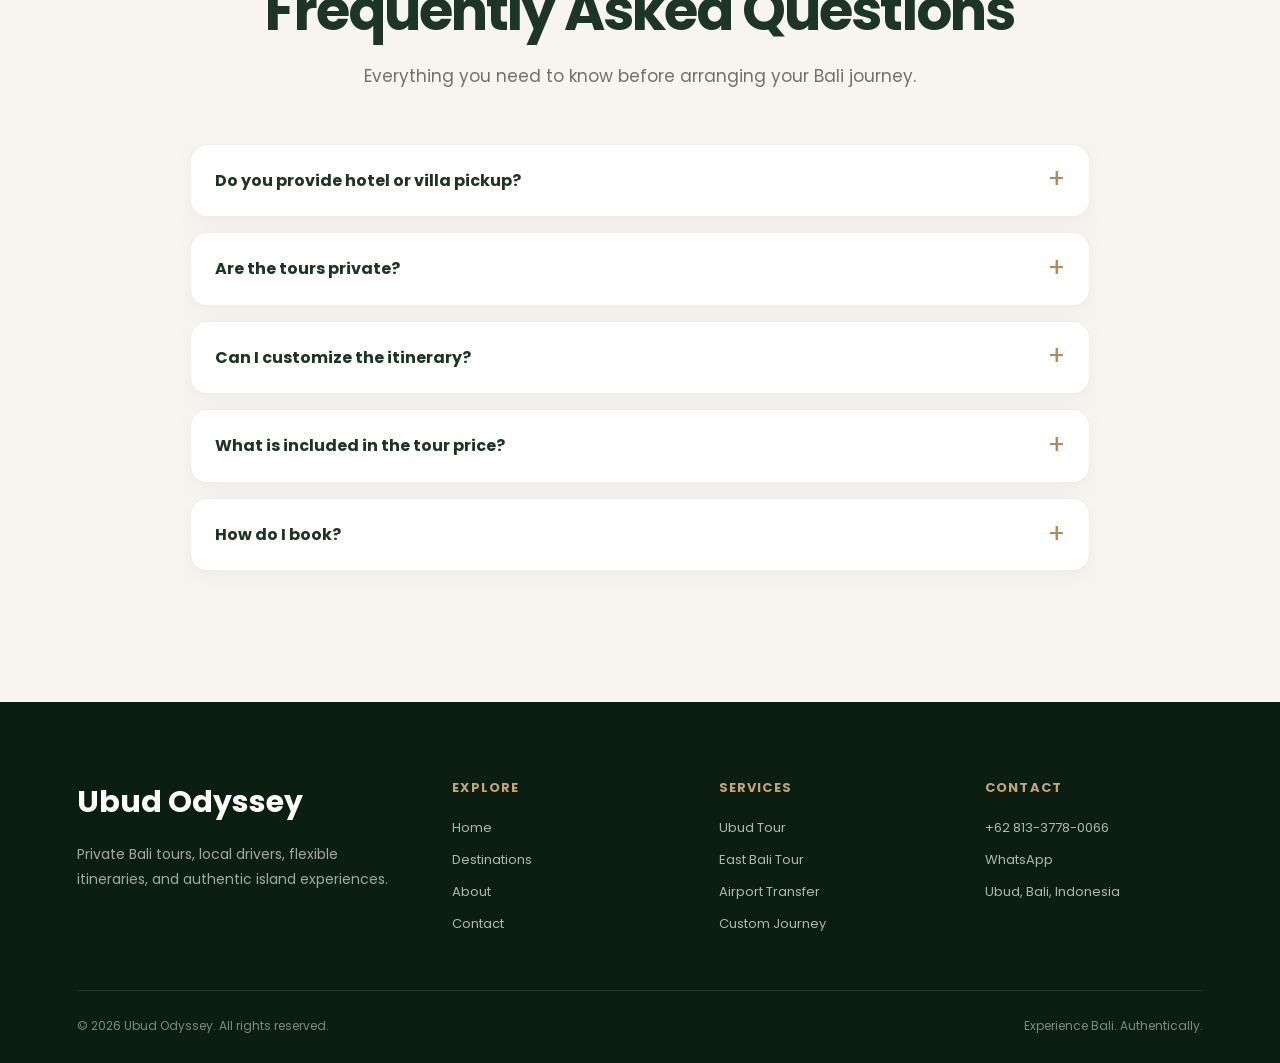
==== commit c411298a: "Final website redesign and tour page update Update homepage, destinations, tour pages, airport trans" ====
--- a/index.html
+++ b/index.html
@@ -2,474 +2,771 @@
 <html lang="en">
 
 <head>
-
-    <!-- Google tag (gtag.js) -->
-<script async src="https://www.googletagmanager.com/gtag/js?id=G-KZEE7SNSSL"></script>
-<script>
-window.dataLayer = window.dataLayer || [];
-function gtag(){dataLayer.push(arguments);}
-gtag('js', new Date());
-
-gtag('config', 'G-KZEE7SNSSL');
-</script>
-
   <meta charset="UTF-8">
+  <meta name="viewport" content="width=device-width, initial-scale=1.0">
+
+  <title>Ubud Odyssey | Private Bali Tours & Airport Transfer</title>
 
   <meta
-    name="viewport"
-    content="width=device-width, initial-scale=1.0"
+    name="description"
+    content="Private Bali tours, airport transfers, and custom travel experiences with local drivers. Explore Ubud, East Bali, South Bali, North Bali, and more with Ubud Odyssey."
   >
-
-  <title>
-Ubud Odyssey | Private Bali Tours & Airport Transfer
-</title>
-
-<link rel="icon" type="image/png" href="/favicon.png">
-<link rel="shortcut icon" href="/favicon.png">
-<link rel="apple-touch-icon" href="/favicon.png">
-
-  <!-- CSS -->
-  <link rel="stylesheet" href="css/style.css">
-
-  <!-- GOOGLE FONT -->
+  <meta name="robots" content="index, follow">
+  <meta name="theme-color" content="#102316">
+
+  <link rel="canonical" href="https://ubudodyssey.com/">
+
+  <!-- Open Graph -->
+  <meta property="og:type" content="website">
+  <meta property="og:title" content="Ubud Odyssey | Private Bali Tours">
+  <meta
+    property="og:description"
+    content="Explore Bali with a private car, local driver, and flexible itinerary."
+  >
+  <meta property="og:url" content="https://ubudodyssey.com/">
+  <meta property="og:image" content="https://ubudodyssey.com/img/bali.jpg">
+
+  <!-- Favicon -->
+  <link
+    rel="icon"
+    href="img/favicon.png"
+    type="image/png"
+  >
+
+  <!-- Load the hero image early to reduce the first-image delay -->
+  <link rel="preload" as="image" href="img/bali.jpg" fetchpriority="high">
+
+  <!-- Google Font -->
   <link rel="preconnect" href="https://fonts.googleapis.com">
-
+  <link rel="preconnect" href="https://fonts.gstatic.com" crossorigin>
   <link
-    rel="preconnect"
-    href="https://fonts.gstatic.com"
-    crossorigin
-  >
-
-  <link
-    href="https://fonts.googleapis.com/css2?family=Poppins:wght@300;400;500;600;700&display=swap"
+    href="https://fonts.googleapis.com/css2?family=Poppins:wght@300;400;500;600;700;800&display=swap"
     rel="stylesheet"
   >
 
-<link rel="stylesheet" href="https://cdnjs.cloudflare.com/ajax/libs/font-awesome/6.5.2/css/all.min.css">
-
-<meta name="description" content="Ubud Odyssey offers private Bali tours, airport transfers, cultural experiences, waterfalls, temples, volcano views, and custom itineraries with local drivers in Bali.">
-
-<meta name="keywords" content="Bali private tour, Ubud tour, Bali airport transfer, Bali local driver, East Bali tour, Kintamani tour, South Bali tour, North Bali tour">
-
-<meta name="author" content="Ubud Odyssey">
-
-<script type="application/ld+json">
-{
-  "@context":"https://schema.org",
-  "@type":"TravelAgency",
-  "name":"Ubud Odyssey",
-  "url":"https://ubudodyssey.com",
-  "logo":"https://ubudodyssey.com/img/favicon.png",
-  "image":"https://ubudodyssey.com/img/ubud-tour.jpg",
-  "description":"Private Bali Tours, Airport Transfers, and Local Experiences with trusted local drivers.",
-  "telephone":"+6281337780066",
-  "areaServed":"Bali",
-  "priceRange":"$$",
-  "address":{
-    "@type":"PostalAddress",
-    "addressLocality":"Ubud",
-    "addressRegion":"Bali",
-    "addressCountry":"ID"
-  },
-  "sameAs":[
-    "https://www.instagram.com/ubudodyssey"
-  ]
-}
-</script>
-
+  <link rel="stylesheet" href="css/style.css">
+
+  <noscript>
+    <style>
+      #page-loader { display: none !important; }
+      .hero-media { opacity: 1 !important; }
+    </style>
+  </noscript>
+
+  <!-- Structured Data -->
+  <script type="application/ld+json">
+  {
+    "@context": "https://schema.org",
+    "@type": "TravelAgency",
+    "name": "Ubud Odyssey",
+    "url": "https://ubudodyssey.com/",
+    "logo": "https://ubudodyssey.com/img/ubud-odyssey-logo.png",
+    "image": "https://ubudodyssey.com/img/bali.jpg",
+    "description": "Private Bali tours, airport transfers, and flexible travel experiences with local drivers.",
+    "telephone": "+6281337780066",
+    "areaServed": "Bali, Indonesia",
+    "sameAs": [
+      "https://www.instagram.com/ubudodyssey"
+    ]
+  }
+  </script>
 </head>
 
-<body>
+<body class="page-loading">
+
+  <!-- Page loader: hidden automatically after the hero image is ready -->
+  <div class="page-loader" id="page-loader" aria-hidden="true">
+    <div class="loader-inner">
+      <span class="loader-brand">UBUD ODYSSEY</span>
+      <span class="loader-line"></span>
+    </div>
+  </div>
 
   <!-- =========================
        NAVBAR
   ========================== -->
-
-  <nav>
-
-  <div class="logo">
-
+  <nav class="site-nav" aria-label="Main navigation">
+<a class="logo" href="index.html" aria-label="Ubud Odyssey home">
+  <img
+    src="img/ubud-odyssey-logo.png"
+    alt="Ubud Odyssey - Bali Private Experience"
+    width="220"
+    height="80"
+  >
+</a>
+
+    <ul class="nav-links" id="primary-navigation">
+      <li><a href="index.html" class="active" aria-current="page">Home</a></li>
+      <li><a href="destinations.html">Destinations</a></li>
+      <li><a href="about.html">About</a></li>
+      <li><a href="contact.html">Contact</a></li>
+    </ul>
+
+    <a
+      class="nav-cta"
+      href="https://wa.me/6281337780066?text=Hello%20Ubud%20Odyssey%2C%20I%20would%20like%20to%20plan%20a%20private%20Bali%20tour."
+      target="_blank"
+      rel="noopener noreferrer"
+    >
+      Plan Your Trip
+    </a>
+
+    <button
+      class="hamburger"
+      type="button"
+      aria-label="Open navigation menu"
+      aria-controls="primary-navigation"
+      aria-expanded="false"
+    >
+      <span></span>
+      <span></span>
+      <span></span>
+    </button>
+  </nav>
+
+  <!-- =========================
+       HERO
+  ========================== -->
+  <header class="hero" id="home">
     <img
-      src="img/logo.png"
-      alt="Ubud Odyssey Logo"
+      class="hero-media"
+      src="img/bali.jpg"
+      alt="Scenic Bali landscape"
+      width="1920"
+      height="1080"
+      loading="eager"
+      decoding="async"
+      fetchpriority="high"
     >
 
+    <div class="hero-overlay"></div>
+
+    <div class="hero-content">
+      <span class="hero-eyebrow">Private Tours · Local Drivers · Flexible Itineraries</span>
+
+      <h1>Private Bali Tours with Local Insight</h1>
+
+      <p>
+        Discover Bali through authentic experiences, comfortable private transport,
+        and journeys designed around the way you want to explore.
+      </p>
+
+      <div class="hero-actions">
+        <a href="#tours" class="button button-primary">Explore Tours</a>
+
+        <a
+          href="https://wa.me/6281337780066?text=Hello%20Ubud%20Odyssey%2C%20I%20would%20like%20to%20plan%20a%20private%20Bali%20tour."
+          class="button button-outline"
+          target="_blank"
+          rel="noopener noreferrer"
+        >
+          Chat on WhatsApp
+        </a>
+      </div>
+    </div>
+
+    <a class="scroll-cue" href="#trust" aria-label="Scroll to the next section">
+      <span></span>
+    </a>
+  </header>
+
+  <!-- =========================
+       TRUST STRIP
+  ========================== -->
+  <section class="trust-strip" id="trust" aria-label="Service highlights">
+    <div class="trust-item">
+      <strong>Private</strong>
+      <span>Your group only</span>
+    </div>
+
+    <div class="trust-item">
+      <strong>Local</strong>
+      <span>Friendly Bali drivers</span>
+    </div>
+
+    <div class="trust-item">
+      <strong>Flexible</strong>
+      <span>Adjustable itinerary</span>
+    </div>
+
+    <div class="trust-item">
+      <strong>Comfortable</strong>
+      <span>Private air-conditioned car</span>
+    </div>
+  </section>
+
+  <main>
+
+    <!-- =========================
+         TOURS
+    ========================== -->
+    <section class="tours-section" id="tours">
+      <div class="section-header">
+        <span class="section-subtitle">Private Bali Experiences</span>
+        <h2>Choose Your Bali Journey</h2>
+        <p>
+          Explore Bali with a private car, a local driver, and an itinerary
+          that can be adjusted to your travel style.
+        </p>
+      </div>
+
+      <div class="tour-grid">
+
+        <article class="tour-card">
+          <img
+            src="img/ubud tour.jpg"
+            alt="Ubud Cultural Tour"
+            width="900"
+            height="600"
+            loading="lazy"
+            decoding="async"
+          >
+
+          <div class="tour-content">
+            <span class="tour-label">Culture & Nature</span>
+            <h3>Ubud Cultural Tour</h3>
+
+            <p>
+              Monkey Forest, Tegallalang Rice Terrace, Tirta Empul Temple,
+              and an authentic local village experience.
+            </p>
+
+            <ul>
+              <li>Private air-conditioned car</li>
+              <li>English-speaking local driver</li>
+              <li>Flexible itinerary</li>
+            </ul>
+
+            <div class="tour-bottom">
+              <div class="tour-price">
+                <small>From</small>
+                <strong>IDR 650K</strong>
+                <span>/ car</span>
+              </div>
+
+              <a href="ubud-tour.html">View Details</a>
+            </div>
+          </div>
+        </article>
+
+        <article class="tour-card">
+          <img
+            src="img/east-bali-tour.jpg"
+            alt="East Bali Tour"
+            width="900"
+            height="600"
+            loading="lazy"
+            decoding="async"
+          >
+
+          <div class="tour-content">
+            <span class="tour-label">Temple & Coast</span>
+            <h3>East Bali Tour</h3>
+
+            <p>
+              Visit Lempuyang Temple, Tirta Gangga, Taman Ujung,
+              and beautiful coastal viewpoints.
+            </p>
+
+            <ul>
+              <li>Gate of Heaven</li>
+              <li>Scenic photo locations</li>
+              <li>Private full-day journey</li>
+            </ul>
+
+            <div class="tour-bottom">
+              <div class="tour-price">
+                <small>From</small>
+                <strong>IDR 750K</strong>
+                <span>/ car</span>
+              </div>
+
+              <a href="east-bali-tour.html">View Details</a>
+            </div>
+          </div>
+        </article>
+
+        <article class="tour-card">
+          <img
+            src="img/kintamani.jpg"
+            alt="Kintamani Volcano Tour"
+            width="900"
+            height="600"
+            loading="lazy"
+            decoding="async"
+          >
+
+          <div class="tour-content">
+            <span class="tour-label">Highland Escape</span>
+            <h3>Kintamani Volcano Tour</h3>
+
+            <p>
+              Enjoy Mount Batur views, lake scenery, a coffee plantation,
+              and Bali's peaceful highland atmosphere.
+            </p>
+
+            <ul>
+              <li>Mount Batur viewpoint</li>
+              <li>Coffee plantation stop</li>
+              <li>Private day trip</li>
+            </ul>
+
+            <div class="tour-bottom">
+              <div class="tour-price">
+                <small>From</small>
+                <strong>IDR 700K</strong>
+                <span>/ car</span>
+              </div>
+
+              <a href="kintamani-tour.html">View Details</a>
+            </div>
+          </div>
+        </article>
+
+        <article class="tour-card">
+          <img
+            src="img/uluwatu.jpg"
+            alt="South Bali Tour"
+            width="900"
+            height="600"
+            loading="lazy"
+            decoding="async"
+          >
+
+          <div class="tour-content">
+            <span class="tour-label">Beach & Sunset</span>
+            <h3>South Bali Tour</h3>
+
+            <p>
+              Explore beautiful beaches, Uluwatu Temple,
+              Garuda Wisnu Kencana, and sunset coastal views.
+            </p>
+
+            <ul>
+              <li>Beach itinerary</li>
+              <li>Uluwatu sunset</li>
+              <li>Private local driver</li>
+            </ul>
+
+            <div class="tour-bottom">
+              <div class="tour-price">
+                <small>From</small>
+                <strong>IDR 700K</strong>
+                <span>/ car</span>
+              </div>
+
+              <a href="south-bali-tour.html">View Details</a>
+            </div>
+          </div>
+        </article>
+
+        <article class="tour-card">
+          <img
+            src="img/twin waterfall.jpg"
+            alt="North Bali Tour"
+            width="900"
+            height="600"
+            loading="lazy"
+            decoding="async"
+          >
+
+          <div class="tour-content">
+            <span class="tour-label">Waterfalls & Mountains</span>
+            <h3>North Bali Tour</h3>
+
+            <p>
+              Discover waterfalls, lake temples, mountain views,
+              and the peaceful side of northern Bali.
+            </p>
+
+            <ul>
+              <li>Waterfall adventure</li>
+              <li>Lake and mountain views</li>
+              <li>Nature-focused journey</li>
+            </ul>
+
+            <div class="tour-bottom">
+              <div class="tour-price">
+                <small>From</small>
+                <strong>IDR 850K</strong>
+                <span>/ car</span>
+              </div>
+
+              <a href="north-bali-tour.html">View Details</a>
+            </div>
+          </div>
+        </article>
+
+        <article class="tour-card">
+          <img
+            src="img/jatiluwih.jpg"
+            alt="Jatiluwih and Tanah Lot Scenic Tour"
+            width="900"
+            height="600"
+            loading="lazy"
+            decoding="async"
+          >
+
+          <div class="tour-content">
+            <span class="tour-label">UNESCO & Countryside</span>
+            <h3>Jatiluwih & Tanah Lot Tour</h3>
+
+            <p>
+              Explore UNESCO rice terraces, traditional countryside,
+              and one of Bali's most iconic sunset temples.
+            </p>
+
+            <ul>
+              <li>Jatiluwih Rice Terrace</li>
+              <li>Tanah Lot Temple</li>
+              <li>Scenic countryside drive</li>
+            </ul>
+        <div class="tour-bottom">
+          <div class="tour-price">
+            <small>From</small>
+            <strong>IDR 750K</strong>
+            <span>/ car</span>
+          </div>
+
+          <a href="jatiluwih-tour.html">View Details</a>
+        </div>
+
+      </div>
+    </article>
+
   </div>
-
-  <ul class="nav-links">
-
-    <li><a href="index.html" class="active">Home</a></li>
-
-    <li><a href="destinations.html">Destinations</a></li>
-
-    <li><a href="about.html">About</a></li>
-
-    <li><a href="contact.html">Contact</a></li>
-
-  </ul>
-
-  <div class="hamburger">
-
-    <span></span>
-    <span></span>
-    <span></span>
+  <!-- END TOUR GRID -->
+
+
+  <!-- EXPLORE ALL -->
+  <div class="section-action">
+
+    <a
+      href="destinations.html"
+      class="button button-dark"
+    >
+      Explore All Experiences
+    </a>
 
   </div>
 
-</nav>
-
-  <!-- =========================
-       HERO SECTION
-  ========================== -->
-
-  <section class="hero" id="home">
-
-    <div class="overlay"></div>
-
-    <div class="hero-content">
-
-      <h1>
-        Discover The Soul of Bali
-      </h1>
+</section>
+<!-- END TOURS SECTION -->
+
+
+<!-- =========================
+     AIRPORT TRANSFER
+========================== -->
+
+<section class="airport-transfer-section">
+
+  <div class="airport-transfer-card">
+
+    <div class="airport-transfer-media">
+
+      <img
+        src="img/pick up airport.jpg"
+        alt="Private Bali Airport Transfer"
+        loading="lazy"
+        decoding="async"
+      >
+
+    </div>
+
+
+    <div class="airport-transfer-content">
+
+      <span class="airport-kicker">
+        Arriving in Bali?
+      </span>
+
+      <h2>
+        Private Airport Transfer
+      </h2>
 
       <p>
-        Authentic journeys, tropical landscapes,
-        and unforgettable cultural experiences.
+        Start your Bali journey comfortably with a private airport pickup
+        from Ngurah Rai International Airport to your hotel or villa.
       </p>
 
-    <a href="destinations.html" class="card-btn">
-        Explore Tours
-    </a>
-    </div>
-  </section>
-
-  <section class="why-us">
-
-    <div class="section-header fade-up">
-        <span class="section-subtitle">WHY CHOOSE US</span>
-        <h2>Travel Bali With Local Experts</h2>
-    </div>
-
-    <div class="why-grid">
-
-<div class="why-card">
-    <h3>Local Expertise</h3>
-    <p>Explore Bali with local drivers who know iconic landmarks and hidden gems.</p>
-</div>
-
-<div class="why-card">
-    <h3>Private Experience</h3>
-    <p>Enjoy flexible private trips designed around your travel style.</p>
-</div>
-
-<div class="why-card">
-    <h3>Comfortable Vehicles</h3>
-    <p>Travel with clean, air-conditioned vehicles and friendly service.</p>
-</div>
-
-<div class="why-card">
-    <h3>Flexible Itinerary</h3>
-    <p>Visit destinations at your own pace with customizable routes.</p>
-</div>
-
-    </div>
+
+      <div class="airport-features">
+
+        <span>Private air-conditioned vehicle</span>
+
+        <span>Direct hotel or villa transfer</span>
+
+        <span>Friendly local driver</span>
+
+      </div>
+
+
+      <div class="airport-transfer-bottom">
+
+        <div class="airport-price">
+
+          <small>Starting From</small>
+
+          <strong>IDR 400K</strong>
+
+          <span>/ car</span>
+
+        </div>
+
+
+        <div class="airport-actions">
+
+          <a
+            href="airport-transfer.html"
+            class="airport-primary-btn"
+          >
+            View Transfer
+          </a>
+
+
+          <a
+            href="https://wa.me/6281337780066?text=Hello%20Ubud%20Odyssey%2C%20I%20would%20like%20to%20book%20an%20airport%20transfer."
+            class="airport-secondary-link"
+            target="_blank"
+            rel="noopener noreferrer"
+          >
+            Book via WhatsApp →
+          </a>
+
+        </div>
+
+      </div>
+
+    </div>
+
+  </div>
 
 </section>
-
-<!-- =========================
-     SERVICES / FEATURED TOURS
-========================== -->
-
-<section class="tours-section" id="destinations">
-
-    <div class="section-header fade-up">
-        <span class="section-subtitle">Private Bali Experiences</span>
-        <h2>Featured Bali Tours</h2>
+<!-- END AIRPORT TRANSFER -->
+
+    <!-- =========================
+         WHY CHOOSE US
+    ========================== -->
+    <section class="why-section">
+      <div class="section-header">
+        <span class="section-subtitle">Why Ubud Odyssey</span>
+        <h2>A More Personal Way to Explore Bali</h2>
         <p>
-            Explore our most popular private Bali experiences with local drivers and flexible itineraries.
+          No crowded tour bus and no rigid schedule—just a private journey
+          designed around your interests.
         </p>
-    </div>
-
-    <div class="tour-grid">
-
-        <!-- UBUD TOUR -->
-        <div class="tour-card fade-up">
-            <img src="img/ubud tour.jpg" alt="Ubud Cultural Tour">
-
-            <div class="tour-content">
-                <div class="tour-rating">⭐ 4.9</div>
-
-                <h3>Ubud Cultural Tour</h3>
-
-                <p>
-                    Monkey Forest, Tegallalang Rice Terrace, Tirta Empul Temple, and local village experience.
-                </p>
-
-                <ul>
-                    <li>✓ Private Car</li>
-                    <li>✓ English Speaking Driver</li>
-                    <li>✓ Flexible Itinerary</li>
-                </ul>
-
-                <div class="tour-bottom">
-                    <span>From IDR 650K / Car</span>
-                    <a href="ubud-tour.html">View Detail</a>
-                </div>
-            </div>
-        </div>
-
-        <!-- EAST BALI TOUR -->
-        <div class="tour-card fade-up">
-            <img src="img/east-bali-tour.jpg" alt="East Bali Tour">
-
-            <div class="tour-content">
-                <div class="tour-rating">⭐ 4.9</div>
-
-                <h3>East Bali Tour</h3>
-
-                <p>
-                    Visit Lempuyang Temple, Tirta Gangga, Taman Ujung, and beautiful coastal viewpoints.
-                </p>
-
-                <ul>
-                    <li>✓ Gate of Heaven</li>
-                    <li>✓ Scenic Photo Spots</li>
-                    <li>✓ Full Day Trip</li>
-                </ul>
-
-                <div class="tour-bottom">
-                    <span>From IDR 750K / Car</span>
-                    <a href="east-bali-tour.html">View Detail</a>
-                </div>
-            </div>
-        </div>
-
-        <!-- KINTAMANI TOUR -->
-        <div class="tour-card fade-up">
-            <img src="img/kintamani.jpg" alt="Kintamani Volcano Tour">
-
-            <div class="tour-content">
-                <div class="tour-rating">⭐ 4.8</div>
-
-                <h3>Kintamani Volcano Tour</h3>
-
-                <p>
-                    Enjoy Mount Batur view, lake scenery, coffee plantation, and peaceful highland atmosphere.
-                </p>
-
-                <ul>
-                    <li>✓ Volcano View</li>
-                    <li>✓ Coffee Plantation</li>
-                    <li>✓ Private Trip</li>
-                </ul>
-
-                <div class="tour-bottom">
-                    <span>From IDR 700K / Car</span>
-                    <a href="kintamani-tour.html">View Detail</a>
-                </div>
-            </div>
-        </div>
-        </div>
-                <div class="section-more">
-                    <a href="destinations.html" class="card-btn">View All Tours</a>
-                </div>
-</section>
-
-<section class="gallery-section">
-
-    <div class="section-header fade-up">
-        <span class="section-subtitle">BALI GALLERY</span>
-        <h2>Moments From Bali</h2>
-    </div>
-
-    <div class="gallery-grid">
-
-        <img src="img/tegalalang-rice-terace.jpg" class="fade-up">
-        <img src="img/gate-of-heaven.jpg">
-        <img src="img/mount-natur.jpg">
-        <img src="img/uluwatu.jpg">
-        <img src="img/tirta empul.jpg">
-        <img src="img/twin waterfall.jpg">
-
-    </div>
-
-</section>
-
-<!-- =========================
-     ABOUT HOME
-========================== -->
-
-<section class="home-about">
-
-    <div class="home-about-container">
-
-        <div class="home-about-image fade-up">
-            <img src="img/ubud-tour.jpg" alt="Ubud Odyssey private Bali tour">
-        </div>
-
-        <div class="home-about-content fade-up">
-
-            <span class="section-subtitle">
-                About Ubud Odyssey
-            </span>
-
-            <h2>
-                More Than Just A Tour
-            </h2>
-
-            <p>
-                At Ubud Odyssey, we believe every Bali journey should feel personal, comfortable, and meaningful.
-            </p>
-
-            <p>
-                From sacred temples and peaceful rice terraces to hidden waterfalls and local villages, we help travelers discover Bali through flexible private tours and authentic local insight.
-            </p>
-
-            <div class="about-points">
-
-                <div class="about-point">
-                    <span>✓</span>
-                    <p>Private and flexible tours</p>
-                </div>
-
-                <div class="about-point">
-                    <span>✓</span>
-                    <p>Local insight and authentic experiences</p>
-                </div>
-
-                <div class="about-point">
-                    <span>✓</span>
-                    <p>Comfortable travel with friendly service</p>
-                </div>
-
-            </div>
-
-            <a href="about.html" class="card-btn">
-                Learn More
-            </a>
-
-        </div>
-
-    </div>
-
-</section>
-  <!-- =========================
-       CONTACT SECTION
-  ========================== -->
-
- <!-- CONTACT -->
-<section class="contact fade-up" id="contact">
-
-    <h2>Contact Us</h2>
-
-    <p>
-        Start your Bali journey with Ubud Odyssey. Contact us for private tours, airport transfers, and custom Bali experiences.
-    </p>
-
-    <a href="https://wa.me/6281337780066?text=Hi%20Ubud%20Odyssey,%20I%20would%20like%20to%20plan%20a%20Bali%20trip."
-       class="whatsapp-btn"
-       target="_blank">
-        Chat on WhatsApp
-    </a>
-
-</section>
-
-  <section class="faq-section">
-
-    <div class="section-header fade-up">
+      </div>
+
+      <div class="feature-grid">
+        <article class="feature-card">
+          <span class="feature-number">01</span>
+          <h3>Local Knowledge</h3>
+          <p>
+            Explore famous destinations and quieter roads with drivers
+            who understand Bali beyond the usual tourist route.
+          </p>
+        </article>
+
+        <article class="feature-card">
+          <span class="feature-number">02</span>
+          <h3>Flexible Itineraries</h3>
+          <p>
+            Adjust stops, timing, and destinations according to your interests,
+            pace, and pickup location.
+          </p>
+        </article>
+
+        <article class="feature-card">
+          <span class="feature-number">03</span>
+          <h3>Private Comfort</h3>
+          <p>
+            Travel only with your own group in a comfortable,
+            air-conditioned private vehicle.
+          </p>
+        </article>
+
+        <article class="feature-card">
+          <span class="feature-number">04</span>
+          <h3>Easy Communication</h3>
+          <p>
+            Ask questions and arrange your journey directly through WhatsApp
+            before and during your Bali trip.
+          </p>
+        </article>
+      </div>
+    </section>
+
+    <!-- =========================
+         ABOUT PREVIEW
+    ========================== -->
+    <section class="about-preview">
+      <div class="about-preview-media">
+        <img
+          src="img/ubud tour.jpg"
+          alt="Authentic private Bali journey"
+          width="1000"
+          height="1200"
+          loading="lazy"
+          decoding="async"
+        >
+      </div>
+
+      <div class="about-preview-content">
+        <span class="section-subtitle">About Ubud Odyssey</span>
+        <h2>Experience Bali. Authentically.</h2>
+
+        <p>
+          Ubud Odyssey creates private and flexible Bali journeys with local drivers
+          who understand the island, its culture, and the roads beyond the usual route.
+        </p>
+
+        <p>
+          Whether you want temples, waterfalls, rice terraces, beaches, mountains,
+          or a custom itinerary, we help make the journey simple and personal.
+        </p>
+
+        <a href="about.html" class="text-link">Discover Our Story <span>→</span></a>
+      </div>
+    </section>
+
+    <!-- =========================
+         BOOKING CTA
+    ========================== -->
+    <section class="booking-cta">
+      <div class="booking-cta-content">
+        <span class="section-subtitle">Plan Your Journey</span>
+        <h2>Not Sure Which Tour Fits Your Trip?</h2>
+        <p>
+          Tell us your travel date, pickup area, group size, and the places
+          you would like to visit. We will help arrange the route.
+        </p>
+
+        <a
+          href="https://wa.me/6281337780066?text=Hello%20Ubud%20Odyssey%2C%20I%20would%20like%20help%20planning%20my%20Bali%20trip.%0A%0ATravel%20date%3A%0APickup%20area%3A%0ANumber%20of%20guests%3A%0APlaces%20I%20want%20to%20visit%3A"
+          class="button button-gold"
+          target="_blank"
+          rel="noopener noreferrer"
+        >
+          Plan via WhatsApp
+        </a>
+      </div>
+    </section>
+
+    <!-- =========================
+         FAQ
+    ========================== -->
+    <section class="faq-section">
+      <div class="section-header">
         <span class="section-subtitle">FAQ</span>
         <h2>Frequently Asked Questions</h2>
-        <p>
-            Everything you need to know before booking your Bali tour.
-        </p>
-    </div>
-
-    <div class="faq-container">
-
-        <div class="faq-item">
-            <h3>Do you provide hotel pickup?</h3>
-            <p>
-                Yes, we provide hotel and villa pickup from most areas in Bali.
-            </p>
-        </div>
-
-        <div class="faq-item">
-            <h3>Are your tours private?</h3>
-            <p>
-                Yes, all tours are private and designed for your group only.
-            </p>
-        </div>
-
-        <div class="faq-item">
-            <h3>Can I customize the itinerary?</h3>
-            <p>
-                Absolutely. We can adjust destinations and schedules based on your preferences.
-            </p>
-        </div>
-
-        <div class="faq-item">
-            <h3>How do I book a tour?</h3>
-            <p>
-                Simply contact us via WhatsApp and we will arrange everything for you.
-            </p>
-        </div>
-
-    </div>
-
-</section>
+        <p>Everything you need to know before arranging your Bali journey.</p>
+      </div>
+
+      <div class="faq-container">
+        <details class="faq-item">
+          <summary>Do you provide hotel or villa pickup?</summary>
+          <p>
+            Yes. Pickup can be arranged from most hotel and villa areas in Bali.
+            Please share your location when making an inquiry.
+          </p>
+        </details>
+
+        <details class="faq-item">
+          <summary>Are the tours private?</summary>
+          <p>
+            Yes. Each journey is arranged for your group only, using a private vehicle.
+          </p>
+        </details>
+
+        <details class="faq-item">
+          <summary>Can I customize the itinerary?</summary>
+          <p>
+            Yes. Destinations and timing can be adjusted based on your interests,
+            pickup area, and the practical travel time between locations.
+          </p>
+        </details>
+
+        <details class="faq-item">
+          <summary>What is included in the tour price?</summary>
+          <p>
+            Inclusions vary by tour. Please open the relevant tour detail page
+            or contact us through WhatsApp for the exact information.
+          </p>
+        </details>
+
+        <details class="faq-item">
+          <summary>How do I book?</summary>
+          <p>
+            Contact us through WhatsApp with your travel date, pickup location,
+            number of guests, and preferred itinerary.
+          </p>
+        </details>
+      </div>
+    </section>
+
+  </main>
+
   <!-- =========================
        FOOTER
   ========================== -->
-
-<footer class="fade-up">
-    <div class="footer-logo">
-        <img src="img/logo.png" alt="Ubud Odyssey Logo">
-    </div>
-
-    <p class="footer-desc">
-        Private Bali Tours, Airport Transfers, and Authentic Local Experiences.
-    </p>
-
-    <div class="footer-links">
+  <footer class="site-footer">
+    <div class="footer-grid">
+      <div class="footer-brand">
+        <h2>Ubud Odyssey</h2>
+        <p>
+          Private Bali tours, local drivers, flexible itineraries,
+          and authentic island experiences.
+        </p>
+      </div>
+
+      <div class="footer-column">
+        <h3>Explore</h3>
         <a href="index.html">Home</a>
         <a href="destinations.html">Destinations</a>
         <a href="about.html">About</a>
         <a href="contact.html">Contact</a>
-    </div>
-
-    <div class="footer-social">
-        <a href="https://instagram.com/ubudodyssey" target="_blank">
-            <i class="fab fa-instagram"></i>
+      </div>
+
+      <div class="footer-column">
+        <h3>Services</h3>
+        <a href="ubud-tour.html">Ubud Tour</a>
+        <a href="east-bali-tour.html">East Bali Tour</a>
+        <a href="airport-transfer.html">Airport Transfer</a>
+        <a href="destinations.html">Custom Journey</a>
+      </div>
+
+      <div class="footer-column">
+        <h3>Contact</h3>
+        <a href="tel:+6281337780066">+62 813-3778-0066</a>
+        <a
+          href="https://wa.me/6281337780066"
+          target="_blank"
+          rel="noopener noreferrer"
+        >
+          WhatsApp
         </a>
-
-        <a href="https://tiktok.com/@ubudodyssey" target="_blank">
-            <i class="fab fa-tiktok"></i>
-        </a>
-
-        <a href="https://wa.me/6281337780066" target="_blank">
-            <i class="fab fa-whatsapp"></i>
-        </a>
-    </div>
-
-    <p class="copyright">
-        © 2026 Ubud Odyssey. All Rights Reserved.
-    </p>
-</footer>
-
-  <!-- =========================
-       FLOATING WHATSAPP
-  ========================== -->
-
+        <span>Ubud, Bali, Indonesia</span>
+      </div>
+    </div>
+
+    <div class="footer-bottom">
+      <p>© <span id="current-year">2026</span> Ubud Odyssey. All rights reserved.</p>
+      <p>Experience Bali. Authentically.</p>
+    </div>
+  </footer>
+
+  <!-- Floating WhatsApp -->
   <a
-    href="https://wa.me/6281337780066?text=Hello%20Ubud%20Odyssey"
+    href="https://wa.me/6281337780066?text=Hello%20Ubud%20Odyssey%2C%20I%20would%20like%20to%20ask%20about%20a%20private%20Bali%20tour."
     class="floating-whatsapp"
     target="_blank"
+    rel="noopener noreferrer"
+    aria-label="Chat with Ubud Odyssey on WhatsApp"
   >
-    WhatsApp
+    <span class="floating-whatsapp-dot"></span>
+    <span>WhatsApp</span>
   </a>
 
-  <!-- JS -->
-  <script src="js/script.js"></script>
-
+  <script src="js/script.js" defer></script>
 </body>
-</html>+</html>
--- a/css/style.css
+++ b/css/style.css
@@ -1,2093 +1,2510 @@
 /* =========================================================
-   UBUD ODYSSEY - MAIN STYLE
-   Cleaned CSS Structure
+   UBUD ODYSSEY — FINAL WEBSITE STYLES
 ========================================================= */
 
+:root {
+  --green-950: #0c1d12;
+  --green-900: #102316;
+  --green-800: #162f20;
+  --green-700: #1d3527;
+  --green-600: #2f5d3f;
+
+  --gold-500: #b48a5a;
+  --gold-400: #c6a274;
+  --gold-300: #d4af37;
+
+  --cream-100: #f8f5f0;
+  --cream-50: #fcfaf7;
+  --white: #ffffff;
+
+  --text-900: #202520;
+  --text-700: #4d544e;
+  --text-500: #6c726d;
+  --border: rgba(16, 35, 22, 0.12);
+
+  --shadow-sm: 0 10px 30px rgba(16, 35, 22, 0.07);
+  --shadow-md: 0 18px 50px rgba(16, 35, 22, 0.12);
+
+  --radius-sm: 14px;
+  --radius-md: 22px;
+  --radius-lg: 30px;
+  --radius-pill: 999px;
+
+  --container: 1240px;
+  --nav-height: 90px;
+  --transition: 220ms ease;
+}
+
 /* =========================
-   RESET & BASE
+   RESET
 ========================= */
 
-*{
-    margin: 0;
-    padding: 0;
-    box-sizing: border-box;
-}
-
-html{
-    scroll-behavior: smooth;
-}
-
-body{
-    font-family: 'Poppins', sans-serif;
-    background: #f8f5f0;
-    color: #2b2b2b;
-    padding-top: 90px;
-}
-
-img{
-    max-width: 100%;
-}
-
-.logo{
-    display:flex;
-    align-items:center;
-}
-
-a{
-    text-decoration: none;
+*,
+*::before,
+*::after {
+  box-sizing: border-box;
+}
+
+html {
+  scroll-behavior: smooth;
+  scroll-padding-top: calc(var(--nav-height) + 20px);
+}
+
+body {
+  margin: 0;
+  padding-top: var(--nav-height);
+  min-width: 320px;
+
+  font-family: "Poppins", sans-serif;
+  color: var(--text-900);
+  background: var(--cream-100);
+
+  line-height: 1.6;
+  text-rendering: optimizeLegibility;
+  -webkit-font-smoothing: antialiased;
+}
+
+body.menu-open {
+  overflow: hidden;
+}
+
+img {
+  display: block;
+  max-width: 100%;
+}
+
+a {
+  color: inherit;
+}
+
+button,
+input,
+textarea,
+select {
+  font: inherit;
+}
+
+button,
+summary,
+a {
+  -webkit-tap-highlight-color: transparent;
+}
+
+section {
+  scroll-margin-top: calc(var(--nav-height) + 20px);
+}
+
+::selection {
+  color: var(--white);
+  background: var(--green-700);
+}
+
+/* =========================
+   ACCESSIBILITY
+========================= */
+
+:focus-visible {
+  outline: 3px solid rgba(180, 138, 90, 0.55);
+  outline-offset: 4px;
+}
+
+/* =========================
+   PAGE LOADER
+========================= */
+
+.page-loader {
+  position: fixed;
+  inset: 0;
+  z-index: 9999;
+
+  display: grid;
+  place-items: center;
+
+  background: var(--green-900);
+  color: var(--white);
+
+  opacity: 1;
+  visibility: visible;
+  transition:
+    opacity 350ms ease,
+    visibility 350ms ease;
+}
+
+body:not(.page-loading) .page-loader {
+  opacity: 0;
+  visibility: hidden;
+  pointer-events: none;
+}
+
+.loader-inner {
+  display: grid;
+  gap: 16px;
+  width: min(240px, 70vw);
+  text-align: center;
+}
+
+.loader-brand {
+  font-size: 14px;
+  font-weight: 700;
+  letter-spacing: 0.28em;
+}
+
+.loader-line {
+  position: relative;
+  height: 2px;
+  overflow: hidden;
+  background: rgba(255, 255, 255, 0.18);
+}
+
+.loader-line::after {
+  content: "";
+  position: absolute;
+  inset: 0;
+  width: 40%;
+  background: var(--gold-400);
+  animation: loader-move 900ms ease-in-out infinite;
+}
+
+@keyframes loader-move {
+  from {
+    transform: translateX(-120%);
+  }
+
+  to {
+    transform: translateX(350%);
+  }
 }
 
 /* =========================
    NAVBAR
 ========================= */
 
-nav{
-    position: fixed;
-    top: 0;
-    left: 0;
-    width: 100%;
-
-    display: flex;
-    justify-content: space-between;
-    align-items: center;
-
-    padding: 10px 8%;
-
-    background: rgba(16, 35, 22, 0.88);
-    backdrop-filter: blur(10px);
-
-    z-index: 1000;
-}
-
-.logo img{
-    height: 70px;
-    width: auto;
-}
-
-.nav-links{
-    display: flex;
-    gap: 40px;
-    list-style: none;
-}
-
-.nav-links li a{
-    color: white;
-    font-size: 18px;
-    font-weight: 600;
-    position: relative;
-    transition: 0.3s ease;
-}
-
-.nav-links li a:hover{
-    color: #d4af37;
-}
-
-.nav-links li a::after{
-    content: '';
-    position: absolute;
-    left: 0;
-    bottom: -5px;
-
-    width: 0;
-    height: 2px;
-
-    background: #d4af37;
-    transition: 0.3s ease;
-}
-
-.nav-links li a:hover::after{
-    width: 100%;
+.site-nav {
+  position: fixed;
+  top: 0;
+  left: 0;
+  z-index: 2000;
+
+  width: 100%;
+  height: var(--nav-height);
+  padding: 0 clamp(24px, 6vw, 88px);
+
+  display: flex;
+  align-items: center;
+  gap: 36px;
+
+  background: rgba(12, 29, 18, 0.9);
+  border-bottom: 1px solid rgba(255, 255, 255, 0.07);
+  backdrop-filter: blur(18px);
+  -webkit-backdrop-filter: blur(18px);
+}
+
+.logo {
+  display: flex;
+  align-items: center;
+  justify-content: flex-start;
+
+  height: 100%;
+  width: 220px;
+
+  flex-shrink: 0;
+  overflow: hidden;
+}
+
+.logo img {
+  display: block;
+
+  width: auto;
+  height: 72px;
+  max-width: 210px;
+
+  object-fit: contain;
+  object-position: left center;
+}
+
+.nav-links {
+  display: flex;
+  align-items: center;
+  gap: 34px;
+
+  margin: 0 0 0 auto;
+  padding: 0;
+  list-style: none;
+}
+
+.nav-links a {
+  position: relative;
+  display: inline-flex;
+  align-items: center;
+
+  color: rgba(255, 255, 255, 0.84);
+  text-decoration: none;
+
+  font-size: 15px;
+  font-weight: 600;
+
+  transition:
+    color var(--transition),
+    opacity var(--transition);
+}
+
+.nav-links a::after {
+  content: "";
+  position: absolute;
+  left: 0;
+  bottom: -9px;
+
+  width: 100%;
+  height: 2px;
+
+  background: var(--gold-400);
+  transform: scaleX(0);
+  transform-origin: right;
+  transition: transform var(--transition);
+}
+
+.nav-links a:hover,
+.nav-links a.active,
+.nav-links a[aria-current="page"] {
+  color: var(--white);
+}
+
+.nav-links a:hover::after,
+.nav-links a.active::after,
+.nav-links a[aria-current="page"]::after {
+  transform: scaleX(1);
+  transform-origin: left;
+}
+
+.nav-cta {
+  flex-shrink: 0;
+  padding: 12px 20px;
+
+  color: var(--green-950);
+  background: var(--gold-400);
+
+  border-radius: var(--radius-pill);
+  text-decoration: none;
+
+  font-size: 14px;
+  font-weight: 700;
+
+  transition:
+    transform var(--transition),
+    background var(--transition);
+}
+
+.nav-cta:hover {
+  background: var(--white);
+  transform: translateY(-2px);
+}
+
+.hamburger {
+  display: none;
+  width: 44px;
+  height: 44px;
+  margin-left: auto;
+  padding: 9px;
+
+  border: 0;
+  border-radius: 50%;
+
+  background: rgba(255, 255, 255, 0.08);
+  cursor: pointer;
+}
+
+.hamburger span {
+  display: block;
+  width: 24px;
+  height: 2px;
+  margin: 5px auto;
+
+  background: var(--white);
+  border-radius: 20px;
+
+  transition:
+    transform 250ms ease,
+    opacity 200ms ease;
+}
+
+.hamburger.active span:nth-child(1) {
+  transform: translateY(7px) rotate(45deg);
+}
+
+.hamburger.active span:nth-child(2) {
+  opacity: 0;
+}
+
+.hamburger.active span:nth-child(3) {
+  transform: translateY(-7px) rotate(-45deg);
+}
+
+/* Mobile menu overlay */
+body.menu-open::before {
+  content: "";
+  position: fixed;
+  inset: var(--nav-height) 0 0;
+  z-index: 1490;
+  background: rgba(0, 0, 0, 0.42);
+  backdrop-filter: blur(2px);
 }
 
 /* =========================
-   HAMBURGER MENU
+   COMMON BUTTONS
 ========================= */
 
-.hamburger{
-    display: none;
-    flex-direction: column;
-    gap: 6px;
-    cursor: pointer;
-    position: relative;
-    z-index: 3000;
-}
-
-.hamburger span{
-    width: 28px;
-    height: 3px;
-    background: white;
-    border-radius: 10px;
-    transition: 0.3s ease;
+.button {
+  display: inline-flex;
+  align-items: center;
+  justify-content: center;
+
+  min-height: 50px;
+  padding: 14px 26px;
+
+  border: 1px solid transparent;
+  border-radius: var(--radius-pill);
+
+  text-decoration: none;
+  text-align: center;
+
+  font-size: 14px;
+  font-weight: 700;
+
+  transition:
+    transform var(--transition),
+    background var(--transition),
+    color var(--transition),
+    border-color var(--transition);
+}
+
+.button:hover {
+  transform: translateY(-2px);
+}
+
+.button-primary {
+  color: var(--green-950);
+  background: var(--gold-400);
+}
+
+.button-primary:hover {
+  background: var(--white);
+}
+
+.button-outline {
+  color: var(--white);
+  border-color: rgba(255, 255, 255, 0.52);
+  background: rgba(255, 255, 255, 0.05);
+  backdrop-filter: blur(10px);
+}
+
+.button-outline:hover {
+  color: var(--green-950);
+  background: var(--white);
+  border-color: var(--white);
+}
+
+.button-dark {
+  color: var(--white);
+  background: var(--green-700);
+}
+
+.button-dark:hover {
+  background: var(--gold-500);
+}
+
+.button-gold {
+  color: var(--green-950);
+  background: var(--gold-400);
+}
+
+.button-gold:hover {
+  background: var(--white);
 }
 
 /* =========================
-   HOME HERO SECTION
+   HERO
 ========================= */
 
-.hero{
-    position: relative;
-    height: 100vh;
-
-    display: flex;
-    justify-content: center;
-    align-items: center;
-
-    text-align: center;
-    overflow: hidden;
-
-    background:
-    linear-gradient(rgba(0,0,0,0.45), rgba(0,0,0,0.45)),
-    url('../img/bali.jpg');
-
-    background-size: cover;
-    background-position: center;
-}
-
-.hero-content{
-    position: relative;
-    z-index: 2;
-    max-width: 850px;
-    padding: 20px;
-    color: white;
-}
-
-.hero-content h1{
-    font-size: 72px;
-    line-height: 1.2;
-    margin-bottom: 30px;
-    font-weight: 700;
-    letter-spacing: -2px;
-    text-shadow: 0 10px 30px rgba(0,0,0,0.35);
-
+.hero {
+  position: relative;
+
+  min-height: calc(100svh - var(--nav-height));
+  overflow: hidden;
+
+  display: grid;
+  place-items: center;
+
+  padding: clamp(90px, 12vh, 150px) 6%;
+
+  color: var(--white);
+  text-align: center;
+  background: var(--green-900);
+}
+
+.hero-media {
+  position: absolute;
+  inset: 0;
+
+  width: 100%;
+  height: 100%;
+
+  object-fit: cover;
+  object-position: center;
+
+  opacity: 0;
+  transform: scale(1.04);
+
+  transition: opacity 900ms ease;
+
+  will-change: transform;
+}
+
+.hero-media.is-loaded {
+  opacity: 1;
+
+  animation:
+    heroSlowMotion 18s ease-in-out infinite alternate;
+}
+
+@keyframes heroSlowMotion {
+  0% {
+    transform:
+      scale(1.04)
+      translate3d(0, 0, 0);
+  }
+
+  100% {
+    transform:
+      scale(1.12)
+      translate3d(-1.2%, -0.6%, 0);
+  }
+}
+
+.hero-overlay {
+  position: absolute;
+  inset: 0;
+  z-index: 1;
+
+  background:
+    linear-gradient(
+      180deg,
+      rgba(7, 19, 11, 0.48) 0%,
+      rgba(7, 19, 11, 0.34) 38%,
+      rgba(7, 19, 11, 0.66) 100%
+    );
+}
+
+.hero-content {
+  position: relative;
+  z-index: 2;
+
+  width: min(920px, 100%);
+}
+
+.hero-eyebrow {
+  display: inline-block;
+  margin-bottom: 22px;
+
+  color: #f1d3a8;
+
+  font-size: clamp(11px, 1.1vw, 14px);
+  font-weight: 700;
+  letter-spacing: 0.19em;
+  text-transform: uppercase;
+}
+
+.hero h1 {
+  margin: 0 auto 24px;
+
+  font-size: clamp(44px, 7vw, 82px);
+  line-height: 1.04;
+  letter-spacing: -0.045em;
+}
+
+.hero p {
+  max-width: 730px;
+  margin: 0 auto 36px;
+
+  color: rgba(255, 255, 255, 0.86);
+
+  font-size: clamp(17px, 2vw, 21px);
+  font-weight: 300;
+  line-height: 1.8;
+}
+
+.hero-actions {
+  display: flex;
+  justify-content: center;
+  flex-wrap: wrap;
+  gap: 14px;
+}
+
+.hero-eyebrow,
+.hero-content h1,
+.hero-content p,
+.hero-actions {
+  opacity: 0;
+  transform: translateY(28px);
+}
+
+body:not(.page-loading) .hero-eyebrow {
+  animation: heroContentUp 800ms ease forwards;
+  animation-delay: 150ms;
+}
+
+body:not(.page-loading) .hero-content h1 {
+  animation: heroContentUp 900ms ease forwards;
+  animation-delay: 300ms;
+}
+
+body:not(.page-loading) .hero-content p {
+  animation: heroContentUp 900ms ease forwards;
+  animation-delay: 470ms;
+}
+
+body:not(.page-loading) .hero-actions {
+  animation: heroContentUp 900ms ease forwards;
+  animation-delay: 640ms;
+}
+
+@keyframes heroContentUp {
+  from {
     opacity: 0;
-    transform: translateY(40px);
-    animation: heroTitle 1.2s ease forwards;
-}
-
-.hero-content p{
-    font-size: 20px;
-    line-height: 1.8;
-    margin-bottom: 40px;
-    color: rgba(255,255,255,0.9);
-
+    transform: translateY(28px);
+  }
+
+  to {
+    opacity: 1;
+    transform: translateY(0);
+  }
+}
+
+.scroll-cue {
+  position: absolute;
+  left: 50%;
+  bottom: 28px;
+  z-index: 3;
+
+  width: 30px;
+  height: 48px;
+
+  border: 1px solid rgba(255, 255, 255, 0.45);
+  border-radius: 30px;
+
+  transform: translateX(-50%);
+}
+
+.scroll-cue span {
+  position: absolute;
+  top: 10px;
+  left: 50%;
+
+  width: 4px;
+  height: 8px;
+
+  border-radius: 10px;
+  background: var(--white);
+
+  transform: translateX(-50%);
+  animation: scroll-cue 1600ms ease-in-out infinite;
+}
+
+@keyframes scroll-cue {
+  0% {
     opacity: 0;
-    transform: translateY(30px);
-    animation: heroText 1.2s ease forwards;
-    animation-delay: 0.4s;
-}
-
-.hero-content .hero-buttons,
-.hero-content .card-btn{
+    transform: translate(-50%, 0);
+  }
+
+  35% {
+    opacity: 1;
+  }
+
+  100% {
     opacity: 0;
-    transform: translateY(20px);
-    animation: heroButton 1.2s ease forwards;
-    animation-delay: 0.8s;
-}
-
-@keyframes heroTitle{
-    from{
-        opacity: 0;
-        transform: translateY(40px);
-    }
-    to{
-        opacity: 1;
-        transform: translateY(0);
-    }
-}
-
-@keyframes heroText{
-    from{
-        opacity: 0;
-        transform: translateY(30px);
-    }
-    to{
-        opacity: 1;
-        transform: translateY(0);
-    }
-}
-
-@keyframes heroButton{
-    from{
-        opacity: 0;
-        transform: translateY(20px);
-    }
-    to{
-        opacity: 1;
-        transform: translateY(0);
-    }
-}
+    transform: translate(-50%, 17px);
+  }
+}
+
+/* =========================
+   TRUST STRIP
+========================= */
+
+.trust-strip {
+  display: grid;
+  grid-template-columns: repeat(4, 1fr);
+
+  max-width: var(--container);
+  margin: 0 auto;
+  padding: 0 5%;
+
+  background: var(--white);
+  border-radius: 0 0 var(--radius-lg) var(--radius-lg);
+  box-shadow: var(--shadow-sm);
+}
+
+.trust-item {
+  position: relative;
+  padding: 27px 24px;
+  text-align: center;
+}
+
+.trust-item:not(:last-child)::after {
+  content: "";
+  position: absolute;
+  top: 27%;
+  right: 0;
+
+  width: 1px;
+  height: 46%;
+
+  background: var(--border);
+}
+
+.trust-item strong,
+.trust-item span {
+  display: block;
+}
+
+.trust-item strong {
+  margin-bottom: 3px;
+  color: var(--green-700);
+  font-size: 16px;
+}
+
+.trust-item span {
+  color: var(--text-500);
+  font-size: 13px;
+}
+
+/* =========================
+   COMMON SECTIONS
+========================= */
+
+.tours-section,
+.why-section,
+.faq-section,
+.destinations-section,
+.tour-destinations,
+.itinerary-section,
+.included-section,
+.contact-section,
+.tour-overview {
+  padding: clamp(78px, 9vw, 120px) 6%;
+}
+
+.tours-section,
+.tour-destinations,
+.included-section {
+  background: var(--white);
+}
+
+.why-section,
+.faq-section,
+.destinations-section,
+.itinerary-section,
+.contact-section,
+.tour-overview {
+  background: var(--cream-100);
+}
+
+.section-header {
+  width: min(790px, 100%);
+  margin: 0 auto 52px;
+  text-align: center;
+}
+
+.section-subtitle {
+  display: inline-block;
+  margin-bottom: 13px;
+
+  color: var(--gold-500);
+
+  font-size: 12px;
+  font-weight: 800;
+  letter-spacing: 0.18em;
+  text-transform: uppercase;
+}
+
+.section-header h2,
+.about-preview h2,
+.booking-cta h2 {
+  margin: 0 0 18px;
+  color: var(--green-700);
+
+  font-size: clamp(35px, 5vw, 56px);
+  line-height: 1.15;
+  letter-spacing: -0.035em;
+}
+
+.section-header p {
+  margin: 0;
+  color: var(--text-500);
+
+  font-size: 17px;
+  line-height: 1.8;
+}
+
+.section-action {
+  display: flex;
+  justify-content: center;
+  margin-top: 48px;
+}
+
+/* =========================
+   TOUR GRID
+========================= */
+
+.tour-grid,
+.destination-grid {
+  display: grid;
+  grid-template-columns: repeat(3, minmax(0, 1fr));
+  gap: 28px;
+
+  width: min(var(--container), 100%);
+  margin: 0 auto;
+}
+
+.tour-card,
+.destination-card {
+  display: flex;
+  flex-direction: column;
+  overflow: hidden;
+
+  background: var(--white);
+  border: 1px solid rgba(16, 35, 22, 0.07);
+  border-radius: var(--radius-md);
+  box-shadow: var(--shadow-sm);
+
+  transition:
+    transform 280ms ease,
+    box-shadow 280ms ease,
+    border-color 280ms ease;
+}
+
+.tour-card:hover,
+.destination-card:hover {
+  transform: translateY(-7px);
+  box-shadow: var(--shadow-md);
+  border-color: rgba(180, 138, 90, 0.2);
+}
+
+.tour-card > img,
+.destination-card > img {
+  width: 100%;
+  height: 245px;
+  object-fit: cover;
+}
+
+.tour-content,
+.destination-content {
+  display: flex;
+  flex: 1;
+  flex-direction: column;
+  padding: 25px;
+}
+
+.tour-label,
+.destination-content .tag {
+  align-self: flex-start;
+  display: inline-flex;
+  margin-bottom: 13px;
+  padding: 6px 11px;
+
+  color: var(--green-600);
+  background: #edf3e8;
+  border-radius: var(--radius-pill);
+
+  font-size: 11px;
+  font-weight: 800;
+  letter-spacing: 0.06em;
+  text-transform: uppercase;
+}
+
+.tour-content h3,
+.destination-content h3 {
+  margin: 0 0 11px;
+  color: var(--green-700);
+
+  font-size: 23px;
+  line-height: 1.3;
+}
+
+.tour-content p,
+.destination-content p {
+  margin: 0 0 18px;
+  color: var(--text-500);
+
+  font-size: 14px;
+  line-height: 1.75;
+}
+
+.tour-content ul,
+.destination-content ul {
+  margin: 0 0 23px;
+  padding: 0;
+  list-style: none;
+}
+
+.tour-content li,
+.destination-content li {
+  position: relative;
+  margin-bottom: 8px;
+  padding-left: 21px;
+
+  color: var(--text-700);
+  font-size: 13px;
+}
+
+.tour-content li::before,
+.destination-content li::before {
+  content: "✓";
+  position: absolute;
+  left: 0;
+  top: 0;
+
+  color: var(--gold-500);
+  font-weight: 800;
+}
+
+.tour-bottom {
+  display: flex;
+  align-items: center;
+  justify-content: space-between;
+  gap: 16px;
+
+  margin-top: auto;
+  padding-top: 18px;
+  border-top: 1px solid var(--border);
+}
+
+.tour-price {
+  display: flex;
+  align-items: baseline;
+  flex-wrap: wrap;
+  gap: 4px;
+}
+
+.tour-price small {
+  width: 100%;
+  color: var(--text-500);
+  font-size: 10px;
+  font-weight: 600;
+  text-transform: uppercase;
+}
+
+.tour-price strong {
+  color: var(--green-700);
+  font-size: 16px;
+}
+
+.tour-price span {
+  color: var(--text-500);
+  font-size: 11px;
+}
+
+.tour-bottom > a,
+.destination-content .card-btn {
+  flex-shrink: 0;
+  display: inline-flex;
+  align-items: center;
+  justify-content: center;
+
+  padding: 11px 17px;
+
+  color: var(--white);
+  background: var(--gold-500);
+  border-radius: var(--radius-pill);
+
+  text-decoration: none;
+  font-size: 12px;
+  font-weight: 700;
+
+  transition:
+    background var(--transition),
+    transform var(--transition);
+}
+
+.tour-bottom > a:hover,
+.destination-content .card-btn:hover {
+  background: var(--green-700);
+  transform: translateY(-1px);
+}
+
+/* Older class retained for other pages */
+.tour-rating,
+.service-rating {
+  margin-bottom: 12px;
+  color: var(--gold-500);
+  font-size: 14px;
+  font-weight: 700;
+}
+
+.card-info {
+  display: flex;
+  flex-direction: column;
+  gap: 8px;
+  margin-bottom: 22px;
+
+  color: var(--text-700);
+  font-size: 14px;
+}
+
+/* =========================
+   FEATURES
+========================= */
+
+.feature-grid {
+  display: grid;
+  grid-template-columns: repeat(4, minmax(0, 1fr));
+  gap: 20px;
+
+  width: min(var(--container), 100%);
+  margin: 0 auto;
+}
+
+.feature-card {
+  position: relative;
+  overflow: hidden;
+  min-height: 280px;
+  padding: 32px;
+
+  background: var(--white);
+  border: 1px solid rgba(16, 35, 22, 0.07);
+  border-radius: var(--radius-md);
+}
+
+.feature-number {
+  display: block;
+  margin-bottom: 38px;
+
+  color: rgba(180, 138, 90, 0.38);
+
+  font-size: 43px;
+  font-weight: 800;
+  line-height: 1;
+}
+
+.feature-card h3 {
+  margin: 0 0 12px;
+  color: var(--green-700);
+  font-size: 21px;
+}
+
+.feature-card p {
+  margin: 0;
+  color: var(--text-500);
+  font-size: 14px;
+  line-height: 1.75;
+}
+
+/* =========================
+   ABOUT PREVIEW
+========================= */
+
+.about-preview {
+  display: grid;
+  grid-template-columns: minmax(0, 0.95fr) minmax(0, 1.05fr);
+  align-items: stretch;
+
+  background: var(--green-900);
+  color: var(--white);
+}
+
+.about-preview-media {
+  min-height: 630px;
+}
+
+.about-preview-media img {
+  width: 100%;
+  height: 100%;
+  object-fit: cover;
+}
+
+.about-preview-content {
+  display: flex;
+  flex-direction: column;
+  justify-content: center;
+
+  padding: clamp(70px, 9vw, 125px);
+}
+
+.about-preview h2 {
+  color: var(--white);
+}
+
+.about-preview-content p {
+  max-width: 640px;
+  margin: 0 0 20px;
+
+  color: rgba(255, 255, 255, 0.75);
+
+  font-size: 16px;
+  line-height: 1.85;
+}
+
+.text-link {
+  align-self: flex-start;
+  display: inline-flex;
+  align-items: center;
+  gap: 10px;
+
+  margin-top: 14px;
+  padding-bottom: 4px;
+
+  color: var(--gold-400);
+  border-bottom: 1px solid rgba(198, 162, 116, 0.48);
+
+  text-decoration: none;
+  font-size: 14px;
+  font-weight: 700;
+}
+
+.text-link span {
+  transition: transform var(--transition);
+}
+
+.text-link:hover span {
+  transform: translateX(5px);
+}
+
+/* Legacy About section retained */
+.about {
+  min-height: auto;
+  padding: 110px 8%;
+
+  display: flex;
+  justify-content: center;
+  align-items: center;
+
+  color: var(--white);
+  background: var(--green-600);
+  text-align: center;
+}
+
+.about-content {
+  max-width: 900px;
+}
+
+.about-content h2 {
+  margin: 0 0 26px;
+  font-size: clamp(40px, 6vw, 62px);
+}
+
+.about-content p {
+  margin: 0;
+  font-size: clamp(18px, 2vw, 23px);
+  line-height: 1.8;
+}
+
+/* =========================
+   BOOKING CTA / LEGACY CONTACT
+========================= */
+
+.booking-cta {
+  padding: clamp(85px, 10vw, 130px) 6%;
+
+  color: var(--white);
+  background:
+    linear-gradient(rgba(12, 29, 18, 0.88), rgba(12, 29, 18, 0.88)),
+    url("../img/bali.jpg") center / cover no-repeat;
+  text-align: center;
+}
+
+.booking-cta-content {
+  width: min(780px, 100%);
+  margin: 0 auto;
+}
+
+.booking-cta h2 {
+  color: var(--white);
+}
+
+.booking-cta p {
+  margin: 0 auto 32px;
+  color: rgba(255, 255, 255, 0.78);
+  font-size: 17px;
+  line-height: 1.8;
+}
+
+.contact {
+  padding: 100px 20px;
+  text-align: center;
+  background: var(--cream-50);
+}
+
+.contact h2 {
+  margin: 0 0 18px;
+  color: var(--green-700);
+  font-size: 48px;
+}
+
+.contact p {
+  margin: 0 0 35px;
+  color: var(--text-500);
+  font-size: 17px;
+}
+
+.whatsapp-btn {
+  display: inline-block;
+  padding: 15px 30px;
+
+  color: var(--white);
+  background: #25d366;
+  border-radius: var(--radius-pill);
+
+  text-decoration: none;
+  font-weight: 700;
+
+  transition:
+    transform var(--transition),
+    background var(--transition);
+}
+
+.whatsapp-btn:hover {
+  background: #1ebe5d;
+  transform: translateY(-2px);
+}
+
+/* =========================
+   FAQ
+========================= */
+
+.faq-container {
+  width: min(900px, 100%);
+  margin: 0 auto;
+}
+
+.faq-item {
+  overflow: hidden;
+  margin-bottom: 15px;
+
+  background: var(--white);
+  border: 1px solid rgba(16, 35, 22, 0.08);
+  border-radius: 17px;
+  box-shadow: 0 8px 25px rgba(16, 35, 22, 0.04);
+}
+
+.faq-item summary {
+  position: relative;
+  padding: 23px 62px 23px 24px;
+
+  color: var(--green-700);
+  cursor: pointer;
+  list-style: none;
+
+  font-size: 16px;
+  font-weight: 700;
+}
+
+.faq-item summary::-webkit-details-marker {
+  display: none;
+}
+
+.faq-item summary::after {
+  content: "+";
+  position: absolute;
+  top: 50%;
+  right: 24px;
+
+  color: var(--gold-500);
+
+  font-size: 26px;
+  font-weight: 400;
+  transform: translateY(-50%);
+  transition: transform var(--transition);
+}
+
+.faq-item[open] summary::after {
+  transform: translateY(-50%) rotate(45deg);
+}
+
+.faq-item p {
+  margin: 0;
+  padding: 0 24px 24px;
+
+  color: var(--text-500);
+  font-size: 14px;
+  line-height: 1.8;
+}
+
+/* Support old FAQ markup with h3 */
+.faq-item h3 {
+  margin: 0 0 12px;
+  color: var(--green-700);
+  font-size: 20px;
+}
+
+/* =========================
+   FOOTER
+========================= */
+
+.site-footer,
+footer {
+  padding: 76px 6% 28px;
+  color: var(--white);
+  background: var(--green-950);
+}
+
+.footer-grid {
+  display: grid;
+  grid-template-columns: 1.5fr repeat(3, 1fr);
+  gap: 48px;
+
+  width: min(var(--container), 100%);
+  margin: 0 auto 55px;
+}
+
+.footer-brand h2 {
+  margin: 0 0 16px;
+  font-size: 30px;
+}
+
+.footer-brand p {
+  max-width: 410px;
+  margin: 0;
+
+  color: rgba(255, 255, 255, 0.62);
+  font-size: 14px;
+  line-height: 1.8;
+}
+
+.footer-column {
+  display: flex;
+  flex-direction: column;
+  align-items: flex-start;
+  gap: 11px;
+}
+
+.footer-column h3 {
+  margin: 0 0 9px;
+  color: var(--gold-400);
+  font-size: 13px;
+  letter-spacing: 0.09em;
+  text-transform: uppercase;
+}
+
+.footer-column a,
+.footer-column span {
+  color: rgba(255, 255, 255, 0.68);
+  text-decoration: none;
+  font-size: 13px;
+}
+
+.footer-column a:hover {
+  color: var(--white);
+}
+
+.footer-bottom {
+  display: flex;
+  justify-content: space-between;
+  gap: 20px;
+
+  width: min(var(--container), 100%);
+  margin: 0 auto;
+  padding-top: 25px;
+
+  border-top: 1px solid rgba(255, 255, 255, 0.1);
+}
+
+.footer-bottom p,
+.copyright {
+  margin: 0;
+  color: rgba(255, 255, 255, 0.48);
+  font-size: 12px;
+}
+
+/* Legacy footer fallback */
+footer:not(.site-footer) {
+  text-align: center;
+}
+
+footer:not(.site-footer) h3 {
+  margin: 0 0 18px;
+  font-size: 36px;
+}
+
+footer:not(.site-footer) p {
+  color: rgba(255, 255, 255, 0.66);
+  line-height: 1.8;
+}
+
+/* =========================
+   FLOATING WHATSAPP
+========================= */
+
+.floating-whatsapp {
+  position: fixed;
+  right: 20px;
+  bottom: 20px;
+  z-index: 1200;
+
+  display: inline-flex;
+  align-items: center;
+  gap: 9px;
+
+  padding: 13px 18px;
+
+  color: var(--white);
+  background: #1fbf5b;
+  border: 1px solid rgba(255, 255, 255, 0.22);
+  border-radius: var(--radius-pill);
+  box-shadow: 0 10px 30px rgba(6, 74, 32, 0.28);
+
+  text-decoration: none;
+  font-size: 13px;
+  font-weight: 700;
+
+  transition:
+    transform var(--transition),
+    background var(--transition);
+}
+
+.floating-whatsapp:hover {
+  background: #16a94d;
+  transform: translateY(-3px);
+}
+
+.floating-whatsapp-dot {
+  width: 8px;
+  height: 8px;
+
+  background: var(--white);
+  border-radius: 50%;
+  box-shadow: 0 0 0 4px rgba(255, 255, 255, 0.16);
+}
+
+/* =========================================================
+   OTHER WEBSITE PAGES
+   These classes retain support for your existing pages.
+========================================================= */
 
 /* =========================
    PAGE HEADER
 ========================= */
 
-.page-header{
-    height: 60vh;
-
-    display: flex;
-    justify-content: center;
-    align-items: center;
-
-    text-align: center;
-    color: white;
-    padding: 20px;
-
-    background:
-    linear-gradient(rgba(0,0,0,0.45), rgba(0,0,0,0.45)),
-    url('../img/bali.jpg');
-
-    background-size: cover;
-    background-position: center;
-}
-
-.page-header-content{
-    max-width: 800px;
-}
-
-.page-header h2{
-    font-size: 72px;
-    margin-bottom: 20px;
-    font-weight: 700;
-}
-
-.page-header p{
-    font-size: 22px;
-    line-height: 1.8;
-    font-weight: 300;
-}
-
-/* =========================
-   GLOBAL SECTION HEADER
-========================= */
-
-.section-header{
-    text-align: center;
-    max-width: 760px;
-    margin: 0 auto 60px;
-}
-
-.section-subtitle{
-    display: inline-block;
-    color: #b48a5a;
-    font-size: 14px;
-    font-weight: 700;
-    letter-spacing: 2px;
-    text-transform: uppercase;
-    margin-bottom: 14px;
-}
-
-.section-header h2{
-    font-size: 52px;
-    color: #1d3527;
-    margin-bottom: 18px;
-}
-
-.section-header p{
-    font-size: 18px;
-    line-height: 1.8;
-    color: #666;
-}
-
-.section-more{
-    width: 100%;
-    display: flex;
-    justify-content: center;
-    align-items: center;
-    margin-top: 30px;
-}
-
-/* =========================
-   DESTINATIONS & TOURS PAGE
-========================= */
-
-.destinations-section,
-.tours-section{
-    padding: 80px 8%;
-}
-
-.destinations-section{
-    background: #f8f5f0;
-}
-
-.tours-section{
-    background: #ffffff;
-    padding-bottom: 45px;
-}
-
-.destination-grid,
-.tour-grid{
-    display: grid;
-    grid-template-columns: repeat(3, 1fr);
-    gap: 28px;
-}
-
-/* =========================
-   DESTINATION CARD
-========================= */
-
-.destination-card{
-    background: #ffffff;
-    border-radius: 24px;
-    overflow: hidden;
-    box-shadow: 0 14px 35px rgba(0,0,0,0.08);
-    transition: 0.35s ease;
-}
-
-.destination-card:hover{
-    transform: translateY(-8px);
-    box-shadow: 0 22px 45px rgba(0,0,0,0.13);
-}
-
-.destination-card img{
-    width: 100%;
-    height: 240px;
-    object-fit: cover;
-    display: block;
-    transition: 0.6s ease;
-}
-
-.destination-card:hover img{
-    transform: scale(1.06);
-}
-
-.destination-content{
-    padding: 24px;
-}
-
-.destination-content .tag{
-    display: inline-block;
-    background: #edf3e8;
-    color: #2f5d3f;
-    padding: 7px 14px;
-    border-radius: 30px;
-    font-size: 12px;
-    font-weight: 700;
-    margin-bottom: 14px;
-}
-
-.destination-content h3{
-    font-size: 24px;
-    color: #1d3527;
-    margin-bottom: 12px;
-}
-
-.destination-content p{
-    font-size: 15px;
-    line-height: 1.7;
-    color: #666;
-    margin-bottom: 18px;
-}
-
-.card-info{
-    display: flex;
-    flex-direction: column;
-    gap: 8px;
-    color: #555;
-    font-size: 14px;
-    margin-bottom: 22px;
-}
-
-.card-btn{
-    display: inline-block;
-    background: #1d3527;
-    color: #ffffff;
-    padding: 13px 22px;
-    border-radius: 30px;
-    font-size: 14px;
-    font-weight: 700;
-    transition: 0.3s ease;
-}
-
-.card-btn:hover{
-    background: #d4af37;
-    color: #1d3527;
+.page-header {
+  min-height: 60vh;
+  padding: 80px 6%;
+
+  display: flex;
+  justify-content: center;
+  align-items: center;
+
+  color: var(--white);
+  background:
+    linear-gradient(rgba(0, 0, 0, 0.48), rgba(0, 0, 0, 0.48)),
+    url("../img/bali.jpg") center / cover no-repeat;
+  text-align: center;
+}
+
+.page-header-content {
+  max-width: 850px;
+}
+
+.page-header h1,
+.page-header h2 {
+  margin: 0 0 18px;
+  font-size: clamp(43px, 7vw, 72px);
+  line-height: 1.08;
+}
+
+.page-header p {
+  margin: 0;
+  color: rgba(255, 255, 255, 0.85);
+  font-size: clamp(17px, 2vw, 21px);
+  line-height: 1.8;
 }
 
 /* =========================
    TOUR FILTER
 ========================= */
 
-.tour-filter{
-    display: flex;
-    justify-content: center;
-    gap: 14px;
-    flex-wrap: wrap;
-    margin-bottom: 45px;
-}
-
-.filter-btn{
-    border: none;
-    background: #f1eee7;
-    color: #1d3527;
-    padding: 13px 24px;
-    border-radius: 30px;
-    font-family: 'Poppins', sans-serif;
-    font-weight: 700;
-    cursor: pointer;
-    transition: 0.3s ease;
+.tour-filter {
+  display: flex;
+  justify-content: center;
+  flex-wrap: wrap;
+  gap: 12px;
+
+  margin-bottom: 42px;
+}
+
+.filter-btn {
+  padding: 12px 22px;
+
+  color: var(--green-700);
+  background: #ede9e1;
+  border: 0;
+  border-radius: var(--radius-pill);
+
+  cursor: pointer;
+  font-weight: 700;
+
+  transition:
+    color var(--transition),
+    background var(--transition);
 }
 
 .filter-btn.active,
-.filter-btn:hover{
-    background: #1d3527;
-    color: #ffffff;
-}
-
-/* =========================
-   TOUR CARD
-========================= */
-
-.tour-card{
-    background: #ffffff;
-    border-radius: 24px;
-    overflow: hidden;
-    box-shadow: 0 14px 35px rgba(0,0,0,0.08);
-    transition: 0.35s ease;
-}
-
-.tour-card:hover{
-    transform: translateY(-8px);
-    box-shadow: 0 22px 45px rgba(0,0,0,0.13);
-}
-
-.tour-card img{
-    width: 100%;
-    height: 240px;
-    object-fit: cover;
-    display: block;
-}
-
-.tour-content{
-    padding: 24px;
-}
-
-.tour-rating{
-    color: #d4af37;
-    font-size: 15px;
-    font-weight: 700;
-    margin-bottom: 12px;
-}
-
-.tour-content h3{
-    font-size: 23px;
-    color: #1d3527;
-    margin-bottom: 12px;
-}
-
-.tour-content p{
-    font-size: 15px;
-    line-height: 1.7;
-    color: #666;
-    margin-bottom: 18px;
-}
-
-.tour-content ul{
-    list-style: none;
-    margin-bottom: 24px;
-}
-
-.tour-content ul li{
-    font-size: 14px;
-    color: #555;
-    margin-bottom: 9px;
-}
-
-.tour-bottom{
-    display: flex;
-    justify-content: space-between;
-    align-items: center;
-    gap: 14px;
-}
-
-.tour-bottom span{
-    font-size: 15px;
-    font-weight: 800;
-    color: #1d3527;
-}
-
-.tour-bottom a{
-    background: #b48a5a;
-    color: #ffffff;
-    padding: 12px 18px;
-    border-radius: 30px;
-    font-size: 14px;
-    font-weight: 700;
-    white-space: nowrap;
-    transition: 0.3s ease;
-}
-
-.tour-bottom a:hover{
-    background: #1d3527;
-}
-
-/* =========================
-   WHY US SECTION
-========================= */
-
-.why-us{
-    padding: 100px 8%;
-    background: #f8f5f0;
-}
-
-.why-grid{
-    display: grid;
-    grid-template-columns: repeat(4, 1fr);
-    gap: 25px;
-}
-
-.why-card{
-    background: #ffffff;
-    padding: 35px;
-    border-radius: 20px;
-    box-shadow: 0 10px 30px rgba(0,0,0,.05);
-}
-
-.why-card h3{
-    color: #163521;
-    margin-bottom: 15px;
-}
-
-.why-card p{
-    line-height: 1.8;
-    color: #666;
-}
-
-/* =========================
-   GALLERY SECTION
-========================= */
-
-.gallery-section{
-    padding: 50px 8% 100px;
-    background: #ffffff;
-}
-
-.gallery-grid{
-    display: grid;
-    grid-template-columns: repeat(3, 1fr);
-    gap: 20px;
-}
-
-.gallery-grid img{
-    width: 100%;
-    height: 280px;
-    object-fit: cover;
-    border-radius: 20px;
-}
-
-/* =========================
-   HOME ABOUT SECTION
-========================= */
-
-.home-about{
-    padding: 100px 8%;
-    background: #f8f5f0;
-}
-
-.home-about-container{
-    max-width: 1200px;
-    margin: auto;
-
-    display: grid;
-    grid-template-columns: 1fr 1fr;
-    gap: 70px;
-    align-items: center;
-}
-
-.home-about-image img{
-    width: 100%;
-    height: 520px;
-    object-fit: cover;
-
-    border-radius: 30px;
-
-    box-shadow: 0 20px 50px rgba(0,0,0,0.12);
-}
-
-.home-about-content h2{
-    font-size: 50px;
-    line-height: 1.15;
-    color: #1d3527;
-    margin-bottom: 24px;
-}
-
-.home-about-content p{
-    font-size: 17px;
-    line-height: 1.9;
-    color: #666;
-    margin-bottom: 20px;
-}
-
-.about-points{
-    margin: 32px 0;
-    display: flex;
-    flex-direction: column;
-    gap: 14px;
-}
-
-.about-point{
-    display: flex;
-    align-items: center;
-    gap: 14px;
-}
-
-.about-point span{
-    width: 32px;
-    height: 32px;
-
-    display: flex;
-    justify-content: center;
-    align-items: center;
-
-    flex-shrink: 0;
-
-    background: #1d3527;
-    color: white;
-
-    border-radius: 50%;
-
-    font-weight: 700;
-}
-
-.about-point p{
-    margin: 0;
-    color: #1d3527;
-    font-weight: 600;
-}
-
-/* =========================
-   HOME CONTACT SECTION
-========================= */
-
-.contact{
-    padding: 80px 8% 70px;
-    text-align: center;
-    background: #f8f5f0;
-}
-
-.contact h2{
-    font-size: 52px;
-    line-height: 1.15;
-    color: #1d3527;
-    margin-bottom: 18px;
-}
-
-.contact p{
-    font-size: 18px;
-    line-height: 1.7;
-    max-width: 600px;
-    margin: 0 auto 32px;
-    color: #555;
-}
-
-.contact .whatsapp-btn{
-    display: inline-block;
-    background: #25d366;
-    color: #ffffff;
-    text-decoration: none;
-    padding: 16px 34px;
-    border-radius: 50px;
-    font-weight: 700;
-    transition: .3s ease;
-}
-
-.contact .whatsapp-btn:hover{
-    transform: translateY(-3px);
-    background: #1ebe5d;
+.filter-btn:hover {
+  color: var(--white);
+  background: var(--green-700);
 }
 
 /* =========================
    CONTACT PAGE
 ========================= */
 
-.contact-section{
-    padding: 100px 8%;
-    background: #f8f5f0;
-}
-
-.contact-container{
-    max-width: 1200px;
-    margin: auto;
-
-    display: grid;
-    grid-template-columns: 1fr 1fr;
-    gap: 70px;
-    align-items: center;
-}
-
-.contact-info h2{
-    font-size: 54px;
-    color: #1d3527;
-    margin-bottom: 25px;
-}
-
-.contact-info p{
-    font-size: 18px;
-    line-height: 1.8;
-    color: #666;
-    margin-bottom: 30px;
-}
-
-.info-box{
-    margin-bottom: 30px;
-}
-
-.info-box h4{
-    font-size: 22px;
-    color: #1d3527;
-    margin-bottom: 10px;
-}
-
-.info-box a{
-    color: #b48a5a;
-    font-weight: 500;
-}
-
-.contact-form{
-    background: white;
-    padding: 45px;
-    border-radius: 30px;
-    box-shadow: 0 15px 40px rgba(0,0,0,0.08);
-}
-
-.contact-form form{
+.contact-container {
+  display: grid;
+  grid-template-columns: 1fr 1fr;
+  align-items: center;
+  gap: 70px;
+
+  width: min(1180px, 100%);
+  margin: 0 auto;
+}
+
+.contact-info h2 {
+  margin: 0 0 22px;
+  color: var(--green-700);
+  font-size: clamp(38px, 5vw, 54px);
+  line-height: 1.15;
+}
+
+.contact-info p {
+  margin: 0 0 28px;
+  color: var(--text-500);
+  font-size: 17px;
+  line-height: 1.8;
+}
+
+.info-box {
+  margin-bottom: 26px;
+}
+
+.info-box h4 {
+  margin: 0 0 8px;
+  color: var(--green-700);
+  font-size: 20px;
+}
+
+.info-box a {
+  color: var(--gold-500);
+  text-decoration: none;
+  font-weight: 600;
+}
+
+.contact-form {
+  padding: 42px;
+
+  background: var(--white);
+  border-radius: var(--radius-lg);
+  box-shadow: var(--shadow-md);
+}
+
+.contact-form form {
+  display: flex;
+  flex-direction: column;
+  gap: 19px;
+}
+
+.contact-form input,
+.contact-form textarea,
+.contact-form select {
+  width: 100%;
+  padding: 16px 18px;
+
+  color: var(--text-900);
+  background: var(--white);
+  border: 1px solid #dcdedb;
+  border-radius: var(--radius-sm);
+  outline: none;
+
+  transition:
+    border-color var(--transition),
+    box-shadow var(--transition);
+}
+
+.contact-form input:focus,
+.contact-form textarea:focus,
+.contact-form select:focus {
+  border-color: var(--green-600);
+  box-shadow: 0 0 0 4px rgba(47, 93, 63, 0.1);
+}
+
+.contact-form textarea {
+  min-height: 170px;
+  resize: vertical;
+}
+
+.contact-form button {
+  min-height: 52px;
+
+  color: var(--white);
+  background: var(--green-700);
+  border: 0;
+  border-radius: var(--radius-sm);
+
+  cursor: pointer;
+  font-weight: 700;
+
+  transition:
+    transform var(--transition),
+    background var(--transition);
+}
+
+.contact-form button:hover {
+  background: var(--green-600);
+  transform: translateY(-2px);
+}
+
+/* =========================
+   TOUR DETAIL PAGES
+========================= */
+
+.tour-detail-hero {
+  min-height: 82vh;
+  padding: 90px 6%;
+
+  display: flex;
+  justify-content: center;
+  align-items: center;
+
+  color: var(--white);
+  background-size: cover;
+  background-position: center;
+  text-align: center;
+}
+
+.ubud-hero {
+  background:
+    linear-gradient(rgba(0, 0, 0, 0.46), rgba(0, 0, 0, 0.46)),
+    url("../img/ubud-tour.jpg") 35% center / cover no-repeat;
+}
+
+.east-bali-hero {
+  background:
+    linear-gradient(rgba(0, 0, 0, 0.46), rgba(0, 0, 0, 0.46)),
+    url("../img/lempuyang-gate.jpg") center / cover no-repeat;
+}
+
+.south-bali-hero {
+  background:
+    linear-gradient(rgba(0, 0, 0, 0.46), rgba(0, 0, 0, 0.46)),
+    url("../img/uluwatu.jpg") center / cover no-repeat;
+}
+
+.north-bali-hero {
+  background:
+    linear-gradient(rgba(0, 0, 0, 0.46), rgba(0, 0, 0, 0.46)),
+    url("../img/twin waterfall.jpg") center / cover no-repeat;
+}
+
+.kintamani-hero {
+  background:
+    linear-gradient(rgba(0, 0, 0, 0.46), rgba(0, 0, 0, 0.46)),
+    url("../img/kintamani.jpg") center / cover no-repeat;
+}
+
+.jatiluwih-hero {
+  background:
+    linear-gradient(rgba(0, 0, 0, 0.46), rgba(0, 0, 0, 0.46)),
+    url("../img/jatiluwih.jpg") center / cover no-repeat;
+}
+
+.airport-hero {
+  background:
+    linear-gradient(rgba(0, 0, 0, 0.46), rgba(0, 0, 0, 0.46)),
+    url("../img/airport.jpg") center / cover no-repeat;
+}
+
+.tour-detail-content {
+  width: min(900px, 100%);
+}
+
+.tour-detail-content > span {
+  display: inline-block;
+  margin-bottom: 17px;
+
+  color: var(--gold-300);
+
+  font-size: 13px;
+  font-weight: 700;
+  letter-spacing: 0.16em;
+  text-transform: uppercase;
+}
+
+.tour-detail-content h1 {
+  margin: 0 0 22px;
+  font-size: clamp(44px, 7vw, 72px);
+  line-height: 1.08;
+}
+
+.tour-detail-content p {
+  margin: 0 auto 34px;
+  max-width: 760px;
+
+  color: rgba(255, 255, 255, 0.86);
+  font-size: clamp(17px, 2vw, 20px);
+  line-height: 1.8;
+}
+
+.hero-btn {
+  display: inline-flex;
+  padding: 15px 31px;
+
+  color: var(--white);
+  background: var(--gold-500);
+  border-radius: var(--radius-pill);
+
+  text-decoration: none;
+  font-weight: 700;
+
+  transition:
+    color var(--transition),
+    background var(--transition),
+    transform var(--transition);
+}
+
+.hero-btn:hover {
+  color: var(--green-700);
+  background: var(--white);
+  transform: translateY(-2px);
+}
+
+.overview-container {
+  display: grid;
+  grid-template-columns: 1.35fr 0.85fr;
+  align-items: center;
+  gap: 58px;
+
+  width: min(1180px, 100%);
+  margin: 0 auto;
+}
+
+.overview-text h2 {
+  margin: 13px 0 20px;
+  color: var(--green-700);
+  font-size: clamp(36px, 5vw, 48px);
+}
+
+.overview-text p {
+  margin: 0 0 17px;
+  color: var(--text-500);
+  font-size: 16px;
+  line-height: 1.8;
+}
+
+.overview-box {
+  padding: 36px;
+
+  background: var(--white);
+  border-radius: var(--radius-lg);
+  box-shadow: var(--shadow-md);
+}
+
+.overview-box h3 {
+  margin: 0 0 22px;
+  color: var(--green-700);
+  font-size: 26px;
+}
+
+.overview-box ul {
+  margin: 0;
+  padding: 0;
+  list-style: none;
+}
+
+.overview-box li {
+  margin-bottom: 13px;
+  color: var(--text-700);
+}
+
+.itinerary-list {
+  width: min(900px, 100%);
+  margin: 0 auto;
+}
+
+.itinerary-item {
+  display: grid;
+  grid-template-columns: 130px 1fr;
+  align-items: center;
+  gap: 24px;
+
+  margin-bottom: 16px;
+  padding: 23px 28px;
+
+  background: var(--white);
+  border-radius: 17px;
+  box-shadow: var(--shadow-sm);
+}
+
+.itinerary-item span {
+  color: var(--gold-500);
+  font-size: 19px;
+  font-weight: 800;
+}
+
+.itinerary-item p {
+  margin: 0;
+  color: var(--text-700);
+  font-size: 16px;
+}
+
+.included-container {
+  display: grid;
+  grid-template-columns: repeat(2, 1fr);
+  gap: 32px;
+
+  width: min(1080px, 100%);
+  margin: 0 auto;
+}
+
+.included-container > div {
+  padding: 38px;
+
+  background: var(--cream-100);
+  border-radius: var(--radius-lg);
+}
+
+.included-container h2 {
+  margin: 0 0 22px;
+  color: var(--green-700);
+  font-size: 31px;
+}
+
+.included-container ul {
+  margin: 0;
+  padding: 0;
+  list-style: none;
+}
+
+.included-container li {
+  margin-bottom: 13px;
+  color: var(--text-700);
+  font-size: 16px;
+}
+
+.tour-cta {
+  padding: clamp(80px, 9vw, 115px) 6%;
+
+  color: var(--white);
+  background: var(--green-700);
+  text-align: center;
+}
+
+.tour-cta h2 {
+  margin: 0 0 17px;
+  font-size: clamp(34px, 5vw, 48px);
+}
+
+.tour-cta p {
+  margin: 0 0 31px;
+  color: rgba(255, 255, 255, 0.76);
+  font-size: 17px;
+}
+
+.tour-cta a {
+  display: inline-flex;
+  padding: 15px 33px;
+
+  color: var(--white);
+  background: var(--gold-500);
+  border-radius: var(--radius-pill);
+
+  text-decoration: none;
+  font-weight: 700;
+}
+
+/* =========================
+   RESPONSIVE
+========================= */
+
+@media (max-width: 1100px) {
+  .tour-grid,
+  .destination-grid {
+    grid-template-columns: repeat(2, minmax(0, 1fr));
+  }
+
+  .feature-grid {
+    grid-template-columns: repeat(2, minmax(0, 1fr));
+  }
+
+  .footer-grid {
+    grid-template-columns: 1.3fr repeat(2, 1fr);
+  }
+
+  .footer-column:last-child {
+    grid-column: 2 / -1;
+  }
+}
+
+@media (max-width: 900px) {
+  :root {
+    --nav-height: 82px;
+  }
+
+  .logo {
+  width: 160px;
+}
+
+.logo img {
+  height: 58px;
+  max-width: 155px;
+}
+
+  .site-nav {
+    padding: 0 24px;
+  }
+
+  .logo img {
+    width: 126px;
+  }
+
+  .nav-cta {
+    display: none;
+  }
+
+  .hamburger {
+    display: block;
+    z-index: 1700;
+  }
+
+  .nav-links {
+    position: fixed;
+    top: var(--nav-height);
+    right: 0;
+    z-index: 1600;
+
+    width: min(330px, 86vw);
+    height: calc(100dvh - var(--nav-height));
+    margin: 0;
+    padding: 46px 30px;
+
     display: flex;
     flex-direction: column;
-    gap: 22px;
-}
-
-.contact-form input,
-.contact-form textarea{
-    width: 100%;
-    padding: 18px 20px;
-    border: 1px solid #ddd;
-    border-radius: 14px;
-    font-size: 16px;
-    font-family: 'Poppins', sans-serif;
-    outline: none;
-    transition: 0.3s ease;
-}
-
-.contact-form input:focus,
-.contact-form textarea:focus{
-    border-color: #2f5d3f;
-}
-
-.contact-form textarea{
-    min-height: 170px;
-    resize: none;
-}
-
-.contact-form button{
-    background: #1d3527;
-    color: white;
-    border: none;
-    padding: 18px;
-    border-radius: 14px;
-    font-size: 16px;
-    font-weight: 600;
-    cursor: pointer;
-    transition: 0.3s ease;
-}
-
-.contact-form button:hover{
-    background: #2f5d3f;
-    transform: translateY(-3px);
-}
-
-/* =========================
-   BUTTONS
-========================= */
-
-.whatsapp-btn{
-    display: inline-block;
-    background: #25d366;
-    color: white;
-    padding: 16px 32px;
-    border-radius: 12px;
-    font-weight: 600;
-    transition: 0.3s ease;
-}
-
-.whatsapp-btn:hover{
-    background: #1ebe5d;
-}
-
-.floating-whatsapp{
-    position: fixed;
-    right: 15px;
-    bottom: 15px;
-
-    background: #25d366;
-    color: white;
-    padding: 16px 22px;
-    border-radius: 50px;
-    font-weight: 600;
-
-    box-shadow: 0 5px 15px rgba(0,0,0,0.2);
-    z-index: 9999;
-    transition: 0.3s ease;
-}
-
-.floating-whatsapp:hover{
-    transform: scale(1.05);
-}
-
-/* =========================
-   CTA SECTION
-========================= */
-
-.cta-section{
-    max-width: 1200px;
-    margin: 80px auto;
-    padding: 70px 40px;
-
-    text-align: center;
-    background: linear-gradient(135deg, #102316, #1d3527);
-    border-radius: 25px;
-    color: white;
-}
-
-.cta-section h2{
-    font-size: 48px;
-    margin-bottom: 20px;
-}
-
-.cta-section p{
+    align-items: flex-start;
+    gap: 28px;
+
+    background: rgba(12, 29, 18, 0.99);
+    box-shadow: -18px 0 48px rgba(0, 0, 0, 0.2);
+
+    transform: translateX(110%);
+    transition: transform 320ms ease;
+  }
+
+  .nav-links.active {
+    transform: translateX(0);
+  }
+
+  .nav-links a {
     font-size: 18px;
-    line-height: 1.8;
-    max-width: 650px;
-    margin: 0 auto 30px;
-    color: rgba(255,255,255,0.85);
-}
-
-.cta-btn{
-    display: inline-block;
-    background: #d4af37;
-    color: #102316;
-    padding: 16px 34px;
-    border-radius: 50px;
-    font-weight: 700;
-    transition: 0.3s ease;
-}
-
-.cta-btn:hover{
-    transform: translateY(-3px);
-    background: #ffffff;
-}
-
-/* =========================
-   FOOTER
-========================= */
-
-footer{
-    background: #102316;
-    color: white;
-    text-align: center;
-    padding: 70px 20px;
-}
-
-footer h3{
-    font-size: 38px;
-    margin-bottom: 20px;
-}
-
-footer p{
-    color: rgba(255,255,255,0.7);
-    line-height: 1.8;
-}
-
-footer img{
-    width: 50px;
-    max-width: 100%;
-    margin-bottom: 20px;
-}
-
-.footer-logo img{
-    width: 135px;
-    margin-bottom: 22px;
-}
-
-.footer-desc{
-    color: rgba(255,255,255,0.75);
-    max-width: 520px;
-    margin: 0 auto;
-    line-height: 1.8;
-}
-
-.footer-links,
-.footer-social{
-    display: flex;
-    justify-content: center;
-    gap: 24px;
-    flex-wrap: wrap;
-    margin-top: 28px;
-}
-
-.footer-links a{
-    color: white;
-    font-weight: 500;
-}
-
-.footer-social a{
-    width: 42px;
-    height: 42px;
-    background: rgba(255,255,255,0.1);
-    color: white;
-
-    display: flex;
-    justify-content: center;
-    align-items: center;
-
-    border-radius: 50%;
-    font-size: 19px;
-    transition: .3s ease;
-}
-
-.footer-links a:hover,
-.footer-social a:hover{
-    color: #d4af37;
-}
-
-.footer-social a:hover{
-    background: rgba(255,255,255,0.18);
-    transform: translateY(-4px);
-}
-
-.copyright{
-    margin-top: 32px;
-    font-size: 14px;
-    color: rgba(255,255,255,0.6);
-}
-
-/* =========================
-   TOUR DETAIL PAGE
-========================= */
-
-.tour-detail-hero{
-    height: 85vh;
-
-    display: flex;
-    justify-content: center;
-    align-items: center;
-
-    text-align: center;
-    padding: 20px;
-    background-size: cover;
-    background-position: center;
-    color: #ffffff;
-}
-
-.ubud-hero{
-    background:
-    linear-gradient(rgba(0,0,0,0.45), rgba(0,0,0,0.45)),
-    url('../img/ubud-tour.jpg');
-    background-size: cover;
-    background-position: 35% center;
-    background-repeat: no-repeat;
-}
-
-.east-bali-hero{
-    background:
-    linear-gradient(rgba(0,0,0,0.45), rgba(0,0,0,0.45)),
-    url('../img/lempuyang-gate.jpg');
-    background-size: cover;
-    background-position: center center;
-    background-repeat: no-repeat;
-}
-
-.south-bali-hero{
-    background:
-    linear-gradient(rgba(0,0,0,0.45), rgba(0,0,0,0.45)),
-    url('../img/uluwatu.jpg');
-    background-size: cover;
-    background-position: center center;
-    background-repeat: no-repeat;
-}
-
-.north-bali-hero{
-    background:
-    linear-gradient(rgba(0,0,0,0.45), rgba(0,0,0,0.45)),
-    url('../img/twin\ waterfall.jpg');
-    background-size: cover;
-    background-position: center center;
-    background-repeat: no-repeat;
-}
-
-.kintamani-hero{
-    background:
-    linear-gradient(rgba(0,0,0,0.45), rgba(0,0,0,0.45)),
-    url('../img/kintamani.jpg');
-    background-size: cover;
-    background-position: center center;
-    background-repeat: no-repeat;
-}
-
-.jatiluwih-hero{
-    background:
-    linear-gradient(rgba(0,0,0,0.45), rgba(0,0,0,0.45)),
-    url('../img/jatiluwih.jpg');
-    background-size: cover;
-    background-position: center center;
-    background-repeat: no-repeat;
-}
-
-.airport-hero{
-    background:
-    linear-gradient(rgba(0,0,0,0.45), rgba(0,0,0,0.45)),
-    url('../img/airport.jpg');
-    background-size: cover;
-    background-position: center center;
-    background-repeat: no-repeat;
-}
-
-.tour-detail-content{
-    max-width: 900px;
-}
-
-.tour-detail-content span{
-    display: inline-block;
-    color: #d4af37;
-    font-size: 15px;
-    font-weight: 700;
-    letter-spacing: 2px;
-    text-transform: uppercase;
-    margin-bottom: 18px;
-}
-
-.tour-detail-content h1{
-    font-size: 72px;
-    line-height: 1.15;
-    margin-bottom: 24px;
-}
-
-.tour-detail-content p{
-    font-size: 21px;
-    line-height: 1.8;
-    color: rgba(255,255,255,0.9);
-    margin-bottom: 36px;
-}
-
-.hero-btn{
-    display: inline-block;
-    background: #b48a5a;
-    color: #ffffff;
-    padding: 16px 34px;
-    border-radius: 40px;
-    font-weight: 700;
-    transition: 0.3s ease;
-}
-
-.hero-btn:hover{
-    background: #ffffff;
-    color: #1d3527;
-}
-
-.tour-overview,
-.tour-destinations,
-.itinerary-section,
-.included-section{
-    padding: 100px 8%;
-}
-
-.tour-overview,
-.itinerary-section{
-    background: #f8f5f0;
-}
-
-.tour-destinations,
-.included-section{
-    background: #ffffff;
-}
-
-.overview-container{
-    max-width: 1200px;
-    margin: auto;
-
-    display: grid;
-    grid-template-columns: 1.4fr 0.8fr;
-    gap: 60px;
-    align-items: center;
-}
-
-.overview-text h2{
-    font-size: 48px;
-    color: #1d3527;
-    margin: 14px 0 22px;
-}
-
-.overview-text p{
-    font-size: 17px;
-    line-height: 1.8;
-    color: #666;
-    margin-bottom: 18px;
-}
-
-.overview-box{
-    background: #ffffff;
-    padding: 38px;
-    border-radius: 28px;
-    box-shadow: 0 18px 45px rgba(0,0,0,0.08);
-}
-
-.overview-box h3{
-    font-size: 28px;
-    color: #1d3527;
-    margin-bottom: 24px;
-}
-
-.overview-box ul,
-.included-container ul{
-    list-style: none;
-}
-
-.overview-box ul li{
-    font-size: 16px;
-    color: #555;
-    margin-bottom: 15px;
-}
-
-.itinerary-list{
-    max-width: 900px;
-    margin: auto;
-}
-
-.itinerary-item{
-    display: grid;
-    grid-template-columns: 130px 1fr;
-    gap: 25px;
-    align-items: center;
-
-    background: #ffffff;
-    padding: 24px 30px;
-    border-radius: 18px;
-    margin-bottom: 18px;
-    box-shadow: 0 12px 35px rgba(0,0,0,0.06);
-}
-
-.itinerary-item span{
-    color: #b48a5a;
-    font-size: 21px;
-    font-weight: 800;
-}
-
-.itinerary-item p{
-    color: #444;
-    font-size: 17px;
-}
-
-.included-container{
-    max-width: 1100px;
-    margin: auto;
-
-    display: grid;
-    grid-template-columns: repeat(2, 1fr);
-    gap: 35px;
-}
-
-.included-container > div{
-    background: #f8f5f0;
-    padding: 40px;
-    border-radius: 28px;
-}
-
-.included-container h2{
-    font-size: 34px;
-    color: #1d3527;
-    margin-bottom: 24px;
-}
-
-.included-container ul li{
-    font-size: 17px;
-    color: #555;
-    margin-bottom: 14px;
-}
-
-.tour-cta{
-    padding: 100px 20px;
-    text-align: center;
-    background: #1d3527;
-    color: #ffffff;
-}
-
-.tour-cta h2{
-    font-size: 48px;
-    margin-bottom: 18px;
-}
-
-.tour-cta p{
-    font-size: 18px;
-    color: rgba(255,255,255,0.78);
-    margin-bottom: 34px;
-}
-
-.tour-cta a{
-    display: inline-block;
-    background: #b48a5a;
-    color: #ffffff;
-    padding: 16px 36px;
-    border-radius: 40px;
-    font-weight: 700;
-    transition: 0.3s ease;
-}
-
-.tour-cta a:hover{
-    background: #ffffff;
-    color: #1d3527;
-}
-
-/* =========================
-   FAQ SECTION
-========================= */
-
-.faq-section{
-    padding: 35px 6% 60px;
-    background: #f8f5f0;
-}
-
-.faq-container{
-    max-width: 900px;
-    margin: auto;
-}
-
-.faq-section .section-header{
-    margin-bottom: 35px;
-}
-
-.faq-item{
-    background: #ffffff;
-    padding: 30px;
-    margin-bottom: 20px;
-    border-radius: 20px;
-    box-shadow: 0 10px 25px rgba(0,0,0,0.05);
-}
-
-.faq-item h3{
-    color: #1d3527;
-    margin-bottom: 12px;
-    font-size: 22px;
-}
-
-.faq-item p{
-    color: #666;
-    line-height: 1.8;
-}
-
-/* =========================
-   FADE UP ANIMATION
-========================= */
-
-.fade-up{
-    opacity: 0;
-    transform: translateY(45px);
-    transition: opacity .9s ease, transform .9s ease;
-}
-
-.fade-up.show{
-    opacity: 1;
-    transform: translateY(0);
-}
-
-/* =========================
-   ABOUT STORY PAGE
-========================= */
-
-.about-story{
-    padding: 90px 8%;
-    background: #f8f5f0;
-}
-
-.story-container{
-    max-width: 1200px;
-    margin: auto;
-
-    display: grid;
-    grid-template-columns: 1fr 1fr;
-    gap: 60px;
-    align-items: center;
-}
-
-.story-text p{
-    font-size: 18px;
-    line-height: 1.9;
-    color: #666;
-    margin-bottom: 22px;
-}
-
-.story-image img{
-    width: 100%;
-    height: 480px;
-    object-fit: cover;
-    border-radius: 28px;
-    box-shadow: 0 18px 45px rgba(0,0,0,0.12);
-}
-
-
-/* =========================
-   ABOUT EXPERIENCE
-========================= */
-
-.about-experience{
-    padding: 90px 8%;
-    background: #ffffff;
-}
-
-.experience-grid{
-    max-width: 1200px;
-    margin: auto;
-
-    display: grid;
-    grid-template-columns: repeat(4, 1fr);
-    gap: 26px;
-}
-
-.experience-card{
-    background: #f8f5f0;
-    padding: 35px 28px;
-    border-radius: 24px;
-    text-align: center;
-
-    box-shadow: 0 12px 30px rgba(0,0,0,0.05);
-
-    transition: 0.35s ease;
-}
-
-.experience-card:hover{
-    transform: translateY(-8px);
-    box-shadow: 0 20px 40px rgba(0,0,0,0.1);
-}
-
-.experience-card i{
-    font-size: 34px;
-    color: #b48a5a;
-    margin-bottom: 20px;
-}
-
-.experience-card h3{
-    font-size: 22px;
-    color: #1d3527;
-    margin-bottom: 14px;
-}
-
-.experience-card p{
-    font-size: 15px;
-    line-height: 1.7;
-    color: #666;
-}
-
-/* =========================
-   CONTACT PAGE PREMIUM
-========================= */
-
-.contact-hero{
-    background:
-    linear-gradient(rgba(0,0,0,0.50), rgba(0,0,0,0.50)),
-    url('../img/bali.jpg');
-
-    background-size: cover;
-    background-position: center;
-}
-
-.contact-section{
-    padding: 100px 8%;
-    background: #f8f5f0;
-}
-
-.contact-container{
-    max-width: 1200px;
-    margin: auto;
-
-    display: grid;
-    grid-template-columns: 0.9fr 1.1fr;
-    gap: 60px;
-    align-items: center;
-}
-
-.contact-info h2{
-    font-size: 48px;
-    line-height: 1.2;
-    color: #1d3527;
-    margin-bottom: 24px;
-}
-
-.contact-info > p{
-    font-size: 17px;
-    line-height: 1.8;
-    color: #666;
-    margin-bottom: 35px;
-}
-
-.contact-info-list{
-    display: flex;
-    flex-direction: column;
-    gap: 20px;
-}
-
-.info-box{
-    display: flex;
-    align-items: center;
-    gap: 18px;
-
-    background: #ffffff;
-    padding: 22px 24px;
-
-    border-radius: 22px;
-
-    box-shadow: 0 12px 30px rgba(0,0,0,0.06);
-}
-
-.info-icon{
-    width: 52px;
-    height: 52px;
-
-    display: flex;
-    justify-content: center;
-    align-items: center;
-
-    flex-shrink: 0;
-
-    background: #edf3e8;
-    color: #1d3527;
-
-    border-radius: 50%;
-
-    font-size: 22px;
-}
-
-.info-box h4{
-    font-size: 18px;
-    color: #1d3527;
-    margin-bottom: 5px;
-}
-
-.info-box a,
-.info-box p{
-    color: #666;
-    text-decoration: none;
-    font-size: 15px;
-    line-height: 1.6;
-}
-
-.info-box a:hover{
-    color: #b48a5a;
-}
-
-
-/* FORM */
-
-.contact-form{
-    background: #ffffff;
-
-    padding: 45px;
-
-    border-radius: 30px;
-
-    box-shadow: 0 20px 50px rgba(0,0,0,0.09);
-}
-
-.contact-form h3{
-    font-size: 32px;
-    color: #1d3527;
-    margin-bottom: 12px;
-}
-
-.contact-form > p{
-    color: #666;
-    line-height: 1.7;
-    margin-bottom: 28px;
-}
-
-.contact-form form{
-    display: flex;
-    flex-direction: column;
-    gap: 18px;
-}
-
-.form-group{
-    width: 100%;
-}
-
-.contact-form input,
-.contact-form select,
-.contact-form textarea{
-    width: 100%;
-
-    padding: 17px 18px;
-
-    border: 1px solid #e2ded6;
-    border-radius: 15px;
-
-    background: #fdfcf9;
-
-    font-family: 'Poppins', sans-serif;
-    font-size: 15px;
-
-    color: #333;
-
-    outline: none;
-
-    transition: 0.3s ease;
-}
-
-.contact-form input:focus,
-.contact-form select:focus,
-.contact-form textarea:focus{
-    border-color: #b48a5a;
-    background: #ffffff;
-    box-shadow: 0 0 0 4px rgba(180,138,90,0.12);
-}
-
-.contact-form textarea{
-    min-height: 150px;
-    resize: none;
-}
-
-.contact-form button{
-    width: 100%;
-
-    display: inline-flex;
-    justify-content: center;
-    align-items: center;
-    gap: 10px;
-
-    border: none;
-
-    background: #1d3527;
-    color: #ffffff;
-
-    padding: 17px 28px;
-
-    border-radius: 50px;
-
-    font-family: 'Poppins', sans-serif;
-    font-size: 16px;
-    font-weight: 700;
-
-    cursor: pointer;
-
-    transition: 0.3s ease;
-}
-
-.contact-form button:hover{
-    background: #b48a5a;
-    color: #ffffff;
-    transform: translateY(-3px);
-}
-
-.contact-why{
-    background: #ffffff;
-}
-
-/* =========================
-   RESPONSIVE - TABLET
-========================= */
-
-@media (max-width: 1200px){
-    .destination-grid,
-    .tour-grid{
-        grid-template-columns: repeat(2, 1fr);
-    }
-}
-
-@media (max-width: 992px){
-    .why-grid{
-        grid-template-columns: repeat(2, 1fr);
-    }
-
-    .overview-container,
-    .included-container{
-        grid-template-columns: 1fr;
-    }
-
-    .tour-detail-content h1{
-        font-size: 54px;
-    }
-}
-
-/* =========================
-   RESPONSIVE - MOBILE
-========================= */
-
-@media (max-width: 768px){
-
-    body{
-        padding-top: 86px;
-    }
-
-    nav{
-        height: 86px;
-        padding: 10px 8%;
-    }
-
-    .logo img{
-        width: 50px;
-    }
-
-    .hamburger{
-        display: flex;
-    }
-
-    .nav-links{
-        position: fixed;
-        top: 0;
-        right: -100%;
-
-        width: 250px;
-        height: 100vh;
-
-        display: flex;
-        flex-direction: column;
-        gap: 35px;
-
-        padding-top: 120px;
-        padding-left: 30px;
-
-        background: rgba(16,35,22,0.97);
-        transition: 0.4s ease;
-        z-index: 1500;
-    }
-
-    .nav-links.active{
-        right: 0;
-    }
-
-    .nav-links li a{
-        font-size: 20px;
-    }
-
-    .hero{
-        height: calc(100vh - 86px);
-        padding: 30px 20px;
-        background-position: center center;
-    }
-
-    .hero-content{
-        max-width: 100%;
-        padding: 0 20px;
-    }
-
-    .hero-content h1{
-        font-size: 40px;
-        line-height: 1.15;
-        margin-bottom: 28px;
-        letter-spacing: -1px;
-    }
-
-    .hero-content p{
-        font-size: 16px;
-        line-height: 1.6;
-        max-width: 300px;
-        margin-left: auto;
-        margin-right: auto;
-    }
-
-    .page-header{
-        height: 70vh;
-        padding: 20px;
-    }
-
-    .page-header h2{
-        font-size: 46px;
-    }
-
-    .page-header p{
-        font-size: 18px;
-    }
-
-    .destinations-section,
-    .tours-section{
-        padding: 70px 6% 20px;
-    }
-
-    .tours-section{
-        padding-bottom: 35px;
-    }
-
-    .section-header{
-        margin-bottom: 40px;
-    }
-
-    .section-header h2{
-        font-size: 34px;
-        line-height: 1.2;
-    }
-
-    .section-header p{
-        font-size: 16px;
-    }
-
-    .destination-grid,
-    .tour-grid,
-    .gallery-grid,
-    .why-grid{
-        grid-template-columns: 1fr;
-    }
-
-    .destination-card img,
-    .tour-card img{
-        height: 250px;
-    }
-
-    .tour-bottom{
-        flex-direction: column;
-        align-items: flex-start;
-    }
-
-    .tour-bottom a{
-        width: 100%;
-        text-align: center;
-    }
-
-    .why-us{
-        padding: 60px 6%;
-    }
-
-    .why-card{
-        padding: 26px 24px;
-    }
-
-    .why-card h3{
-        font-size: 23px;
-        margin-bottom: 12px;
-    }
-
-    .why-card p{
-        font-size: 16px;
-        line-height: 1.7;
-    }
-
-    .gallery-section{
-        padding: 40px 6% 70px;
-    }
-
-    .gallery-section .section-header h2{
-        font-size: 38px;
-    }
-
-    .gallery-section .section-subtitle{
-        font-size: 13px;
-        letter-spacing: 2px;
-    }
-
-    .gallery-grid{
-        gap: 22px;
-    }
-
-    .gallery-grid img{
-        height: 260px;
-    }
-
-    /* HOME ABOUT MOBILE */
-
-.home-about{
-    padding: 65px 6%;
-}
-
-.home-about-container{
+  }
+
+  .about-preview {
     grid-template-columns: 1fr;
-    gap: 35px;
-}
-
-.home-about-image img{
-    height: 330px;
-    border-radius: 24px;
-}
-
-.home-about-content h2{
-    font-size: 34px;
-}
-
-.home-about-content p{
-    font-size: 16px;
-    line-height: 1.8;
-}
-
-.about-point{
-    align-items: flex-start;
-}
-
-.about-point p{
-    font-size: 15px;
-}
-
-.contact{
-    padding: 60px 6% 55px;
-}
-
-.contact h2{
-    font-size: 38px;
-}
-
-.contact p{
-    font-size: 16px;
-    max-width: 320px;
-    margin-bottom: 28px;
-}
-
-    .contact-section{
-        padding: 70px 6%;
-    }
-
-    .contact-container{
-        grid-template-columns: 1fr;
-        gap: 50px;
-    }
-
-    .contact-info h2{
-        font-size: 40px;
-    }
-
-    .contact-form{
-        padding: 30px;
-    }
-
-    .floating-whatsapp{
-        right: 14px;
-        bottom: 14px;
-        padding: 11px 18px;
-        font-size: 14px;
-        transform: scale(.9);
-    }
-
-     .cta-section{
-        margin: 30px 6% 60px;
-        padding: 45px 25px;
-        border-radius: 28px;
-    }
-
-    .cta-section h2{
-        font-size: 34px;
-        line-height: 1.2;
-    }
-
-    .cta-section p{
-        font-size: 16px;
-        line-height: 1.7;
-    }
-
-    .cta-btn{
-        display: block;
-        width: 100%;
-        text-align: center;
-    }
-    footer{
-        padding: 50px 20px;
-    }
-
-    footer img{
-        width: 120px;
-    }
-
-    .footer-logo img{
-        width: 70px;
-    }
-
-    .footer-desc{
-        font-size: 15px;
-    }
-
-    .footer-links{
-        gap: 16px;
-        font-size: 14px;
-    }
-
-    .footer-social a{
-        width: 38px;
-        height: 38px;
-        font-size: 17px;
-    }
-
-    .tour-detail-hero{
-        height: 75vh;
-    }
-
-    .tour-detail-content h1{
-        font-size: 40px;
-    }
-
-    .tour-detail-content p{
-        font-size: 17px;
-    }
-
-    .tour-overview,
-    .tour-destinations,
-    .itinerary-section,
-    .included-section{
-        padding: 70px 6%;
-    }
-
-    .overview-text h2,
-    .tour-cta h2{
-        font-size: 34px;
-    }
-
-    .itinerary-item{
-        grid-template-columns: 1fr;
-        gap: 8px;
-    }
-
-    .included-container > div{
-        padding: 30px;
-    }
-
-    .faq-section{
-        padding: 35px 6% 60px;
-    }
-
-    .faq-section h2{
-        font-size: 34px;
-        line-height: 1.2;
-    }
-
-    .faq-item{
-        padding: 24px;
-    }
-
-    .faq-item h3{
-        font-size: 19px;
-    }
-
-    .faq-item p{
-        font-size: 15px;
-    }
-
-    /* ABOUT PAGE MOBILE */
-
-.about-story{
-    padding: 65px 6%;
-}
-
-.about-story .section-header h2{
-    font-size: 32px;
-    line-height: 1.2;
-    max-width: 280px;
-    margin: 0 auto 20px;
-}
-
-.story-container{
+  }
+
+  .about-preview-media {
+    min-height: 480px;
+  }
+
+  .about-preview-content {
+    padding: 74px 7%;
+  }
+
+  .overview-container,
+  .contact-container {
     grid-template-columns: 1fr;
-    gap: 35px;
-}
-
-.story-container{
-    gap: 25px;
-}
-
-.story-text p{
-    font-size: 16px;
-    line-height: 1.8;
-}
-
-.story-image img{
-    height: 330px;
-    border-radius: 22px;
-}
-
-.story-text{
-    width: 100%;
-    max-width: 100%;
-    text-align: center;
-}
-
-.story-text p{
-    font-size: 16px;
-    line-height: 1.9;
-    margin-bottom: 18px;
-}
-
-.about-experience{
-    padding: 65px 6%;
-}
-
-.experience-grid{
+  }
+
+  .included-container {
     grid-template-columns: 1fr;
-    gap: 20px;
-}
-
-.experience-card{
-    padding: 30px 24px;
-}
-
-.experience-card h3{
-    font-size: 22px;
-}
-
-.experience-card p{
-    font-size: 15px;
-}
-/* ABOUT HERO MOBILE FIX */
-
-.page-header{
-    height: 65vh;
-    padding: 40px 6%;
-}
-
-.page-header h2{
-    font-size: 38px;
-    line-height: 1.15;
-    margin-bottom: 22px;
-}
-
-.page-header p{
+  }
+}
+
+@media (max-width: 720px) {
+  .hero {
+    min-height: calc(100svh - var(--nav-height));
+    padding: 82px 22px 100px;
+  }
+
+  .hero h1 {
+    font-size: clamp(41px, 13vw, 58px);
+  }
+
+  .hero p {
     font-size: 16px;
     line-height: 1.7;
-    max-width: 340px;
+  }
+
+  .hero-actions {
+    flex-direction: column;
+    align-items: stretch;
+    width: min(360px, 100%);
     margin: 0 auto;
-}
-
-.page-header .section-subtitle{
-    font-size: 13px;
-    letter-spacing: 3px;
-}
-
-/* CONTACT PAGE MOBILE */
-
-.contact-section{
-    padding: 65px 6%;
-}
-
-.contact-container{
+  }
+
+  .scroll-cue {
+    display: none;
+  }
+
+  .trust-strip {
+    grid-template-columns: repeat(2, 1fr);
+    padding: 0 20px;
+    border-radius: 0;
+  }
+
+  .trust-item {
+    padding: 22px 14px;
+  }
+
+  .trust-item:nth-child(2)::after {
+    display: none;
+  }
+
+  .trust-item:nth-child(-n + 2) {
+    border-bottom: 1px solid var(--border);
+  }
+
+  .tour-grid,
+  .destination-grid,
+  .feature-grid {
     grid-template-columns: 1fr;
-    gap: 40px;
-}
-
-.contact-info h2{
-    font-size: 34px;
-}
-
-.contact-info > p{
-    font-size: 16px;
-}
-
-.info-box{
-    padding: 20px;
-    border-radius: 20px;
-    align-items: flex-start;
-}
-
-.info-icon{
-    width: 46px;
-    height: 46px;
-    font-size: 19px;
-}
-
-.contact-form{
-    padding: 30px 24px;
-    border-radius: 26px;
-}
-
-.contact-form h3{
-    font-size: 28px;
-}
-
-.contact-form input,
-.contact-form select,
-.contact-form textarea{
-    font-size: 15px;
-    padding: 15px 16px;
-}
-
-.contact-form textarea{
-    min-height: 140px;
-}
-
-}
+  }
+
+  .tour-card > img,
+  .destination-card > img {
+    height: 250px;
+  }
+
+  .tour-bottom {
+    align-items: flex-end;
+  }
+
+  .feature-card {
+    min-height: auto;
+  }
+
+  .footer-grid {
+    grid-template-columns: 1fr 1fr;
+    gap: 38px 26px;
+  }
+
+  .footer-brand {
+    grid-column: 1 / -1;
+  }
+
+  .footer-column:last-child {
+    grid-column: auto;
+  }
+
+  .footer-bottom {
+    flex-direction: column;
+    text-align: center;
+  }
+
+  .contact-form {
+    padding: 28px 22px;
+  }
+
+  .itinerary-item {
+    grid-template-columns: 1fr;
+    gap: 7px;
+  }
+
+  .floating-whatsapp {
+    right: 14px;
+    bottom: 14px;
+  }
+}
+
+@media (max-width: 480px) {
+  .site-nav {
+    padding: 0 18px;
+  }
+
+  .logo img {
+    width: 116px;
+  }
+
+  .hero-eyebrow {
+    line-height: 1.8;
+  }
+
+  .tour-content,
+  .destination-content {
+    padding: 22px;
+  }
+
+  .tour-bottom {
+    align-items: stretch;
+    flex-direction: column;
+  }
+
+  .tour-bottom > a {
+    width: 100%;
+  }
+
+  .footer-grid {
+    grid-template-columns: 1fr;
+  }
+
+  .footer-brand,
+  .footer-column:last-child {
+    grid-column: auto;
+  }
+
+  .floating-whatsapp span:last-child {
+    display: none;
+  }
+
+  .floating-whatsapp {
+    width: 50px;
+    height: 50px;
+    padding: 0;
+    justify-content: center;
+  }
+}
+
+/* =========================
+   REDUCED MOTION
+========================= */
+
+@media (prefers-reduced-motion: reduce) {
+  html {
+    scroll-behavior: auto;
+  }
+
+  *,
+  *::before,
+  *::after {
+    animation-duration: 0.01ms !important;
+    animation-iteration-count: 1 !important;
+    transition-duration: 0.01ms !important;
+  }
+}
+/* =========================================================
+   UBUD ODYSSEY — DESTINATIONS FINAL PATCH
+   Paste this at the VERY BOTTOM of css/style.css
+========================================================= */
+
+/* ---------- Destination cards ---------- */
+
+.destination-grid {
+  display: grid;
+  grid-template-columns: repeat(3, minmax(0, 1fr));
+  gap: 30px;
+
+  width: min(1240px, 100%);
+  margin: 0 auto;
+}
+
+.destination-card {
+  display: flex;
+  flex-direction: column;
+  overflow: hidden;
+
+  background: #ffffff;
+  border: 1px solid rgba(16, 35, 22, 0.06);
+  border-radius: 24px;
+
+  box-shadow: 0 12px 32px rgba(16, 35, 22, 0.07);
+
+  transition:
+    transform 0.35s ease,
+    box-shadow 0.35s ease;
+}
+
+.destination-card:hover {
+  transform: translateY(-7px);
+  box-shadow: 0 22px 48px rgba(16, 35, 22, 0.13);
+}
+
+.destination-card > img {
+  width: 100%;
+  height: 270px;
+  object-fit: cover;
+
+  transition: transform 0.6s ease;
+}
+
+.destination-card:hover > img {
+  transform: scale(1.035);
+}
+
+.destination-content {
+  display: flex;
+  flex: 1;
+  flex-direction: column;
+
+  padding: 28px;
+}
+
+.destination-content .tag {
+  align-self: flex-start;
+
+  margin-bottom: 16px;
+  padding: 7px 14px;
+
+  color: #1d3527;
+  background: #edf3e8;
+  border-radius: 999px;
+
+  font-size: 11px;
+  font-weight: 800;
+  letter-spacing: 0.06em;
+  text-transform: uppercase;
+}
+
+.destination-content h3 {
+  margin: 0 0 14px;
+
+  color: #1d3527;
+
+  font-size: 25px;
+  line-height: 1.3;
+}
+
+.destination-content p {
+  margin: 0 0 20px;
+
+  color: #666666;
+
+  font-size: 15px;
+  line-height: 1.8;
+}
+
+.destination-content .card-info {
+  display: flex;
+  flex-direction: column;
+  gap: 9px;
+
+  margin: 0 0 26px;
+}
+
+.destination-content .card-info span {
+  position: relative;
+
+  padding-left: 20px;
+
+  color: #555555;
+
+  font-size: 14px;
+}
+
+.destination-content .card-info span::before {
+  content: "✓";
+
+  position: absolute;
+  left: 0;
+  top: 0;
+
+  color: #b48a5a;
+
+  font-weight: 800;
+}
+
+.destination-content .card-btn {
+  align-self: flex-start;
+
+  min-width: 145px;
+  margin-top: auto;
+  padding: 12px 22px;
+
+  color: #ffffff;
+  background: #b48a5a;
+  border-radius: 999px;
+
+  text-align: center;
+  text-decoration: none;
+
+  font-size: 13px;
+  font-weight: 700;
+
+  transition:
+    background 0.25s ease,
+    transform 0.25s ease;
+}
+
+.destination-content .card-btn:hover {
+  background: #1d3527;
+  transform: translateY(-2px);
+}
+
+/* ---------- Dedicated Airport Transfer ---------- */
+
+.airport-transfer-section {
+  padding: 0 6% clamp(80px, 9vw, 120px);
+
+  background: #f8f5f0;
+}
+
+.airport-transfer-card {
+  display: grid;
+  grid-template-columns: minmax(0, 0.95fr) minmax(0, 1.05fr);
+
+  width: min(1240px, 100%);
+  margin: 0 auto;
+
+  overflow: hidden;
+
+  background: #102316;
+  border-radius: 30px;
+  box-shadow: 0 22px 55px rgba(16, 35, 22, 0.16);
+}
+
+.airport-transfer-media {
+  min-height: 500px;
+  overflow: hidden;
+}
+
+.airport-transfer-media img {
+  width: 100%;
+  height: 100%;
+
+  object-fit: cover;
+
+  transition: transform 0.8s ease;
+}
+
+.airport-transfer-card:hover .airport-transfer-media img {
+  transform: scale(1.035);
+}
+
+.airport-transfer-content {
+  display: flex;
+  flex-direction: column;
+  justify-content: center;
+
+  padding: clamp(48px, 6vw, 82px);
+
+  color: #ffffff;
+}
+
+.airport-kicker {
+  display: inline-block;
+  align-self: flex-start;
+
+  margin-bottom: 15px;
+
+  color: #c6a274;
+
+  font-size: 12px;
+  font-weight: 800;
+  letter-spacing: 0.18em;
+  text-transform: uppercase;
+}
+
+.airport-transfer-content h2 {
+  margin: 0 0 20px;
+
+  color: #ffffff;
+
+  font-size: clamp(36px, 4.5vw, 56px);
+  line-height: 1.12;
+  letter-spacing: -0.03em;
+}
+
+.airport-transfer-content > p {
+  max-width: 620px;
+  margin: 0 0 27px;
+
+  color: rgba(255, 255, 255, 0.76);
+
+  font-size: 16px;
+  line-height: 1.8;
+}
+
+.airport-features {
+  display: flex;
+  flex-direction: column;
+  gap: 10px;
+
+  margin-bottom: 34px;
+}
+
+.airport-features span {
+  position: relative;
+
+  padding-left: 23px;
+
+  color: rgba(255, 255, 255, 0.82);
+
+  font-size: 14px;
+}
+
+.airport-features span::before {
+  content: "✓";
+
+  position: absolute;
+  left: 0;
+
+  color: #c6a274;
+
+  font-weight: 800;
+}
+
+.airport-transfer-bottom {
+  display: flex;
+  align-items: flex-end;
+  justify-content: space-between;
+  gap: 28px;
+
+  padding-top: 26px;
+
+  border-top: 1px solid rgba(255, 255, 255, 0.14);
+}
+
+.airport-price {
+  display: flex;
+  align-items: baseline;
+  flex-wrap: wrap;
+  gap: 6px;
+}
+
+.airport-price small {
+  width: 100%;
+
+  color: rgba(255, 255, 255, 0.55);
+
+  font-size: 10px;
+  font-weight: 700;
+  letter-spacing: 0.1em;
+  text-transform: uppercase;
+}
+
+.airport-price strong {
+  color: #ffffff;
+
+  font-size: 22px;
+}
+
+.airport-price span {
+  color: rgba(255, 255, 255, 0.56);
+
+  font-size: 12px;
+}
+
+.airport-actions {
+  display: flex;
+  align-items: center;
+  flex-wrap: wrap;
+  gap: 18px;
+}
+
+.airport-primary-btn {
+  display: inline-flex;
+  align-items: center;
+  justify-content: center;
+
+  padding: 13px 22px;
+
+  color: #102316;
+  background: #c6a274;
+  border-radius: 999px;
+
+  text-decoration: none;
+
+  font-size: 13px;
+  font-weight: 800;
+
+  transition:
+    background 0.25s ease,
+    transform 0.25s ease;
+}
+
+.airport-primary-btn:hover {
+  background: #ffffff;
+  transform: translateY(-2px);
+}
+
+.airport-secondary-link {
+  color: rgba(255, 255, 255, 0.8);
+
+  text-decoration: none;
+
+  font-size: 13px;
+  font-weight: 700;
+
+  transition: color 0.25s ease;
+}
+
+.airport-secondary-link:hover {
+  color: #c6a274;
+}
+
+/* ---------- Tablet ---------- */
+
+@media (max-width: 1100px) {
+  .destination-grid {
+    grid-template-columns: repeat(2, minmax(0, 1fr));
+  }
+
+  .airport-transfer-card {
+    grid-template-columns: 1fr;
+  }
+
+  .airport-transfer-media {
+    min-height: 420px;
+  }
+}
+
+/* ---------- Mobile ---------- */
+
+@media (max-width: 700px) {
+  .destination-grid {
+    grid-template-columns: 1fr;
+    gap: 24px;
+  }
+
+  .destination-card > img {
+    height: 245px;
+  }
+
+  .destination-content {
+    padding: 23px;
+  }
+
+  .destination-content h3 {
+    font-size: 22px;
+  }
+
+  .destination-content .card-btn {
+    width: 100%;
+  }
+
+  .airport-transfer-section {
+    padding: 0 5% 75px;
+  }
+
+  .airport-transfer-card {
+    border-radius: 24px;
+  }
+
+  .airport-transfer-media {
+    min-height: 290px;
+  }
+
+  .airport-transfer-content {
+    padding: 34px 24px;
+  }
+
+  .airport-transfer-bottom {
+    align-items: stretch;
+    flex-direction: column;
+  }
+
+  .airport-actions {
+    align-items: stretch;
+    flex-direction: column;
+  }
+
+  .airport-primary-btn {
+    width: 100%;
+  }
+
+  .airport-secondary-link {
+    text-align: center;
+  }
+}
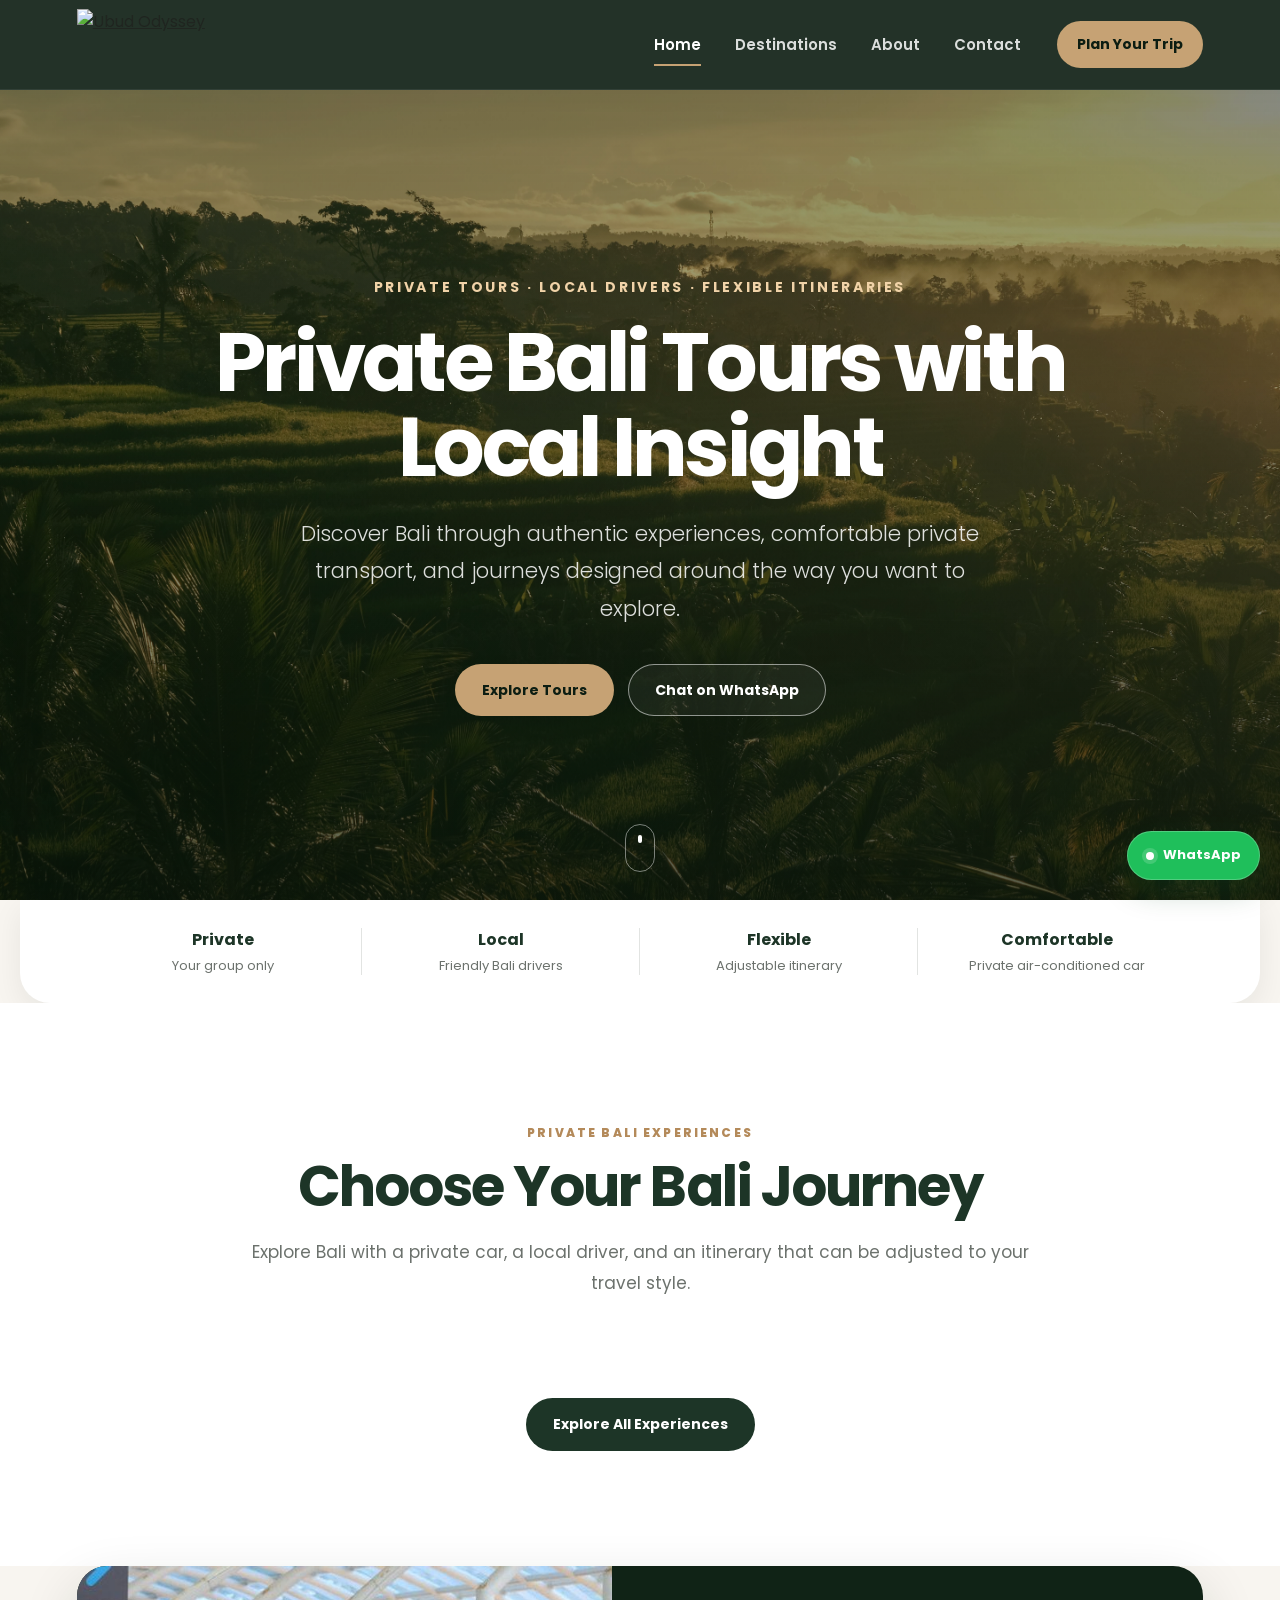
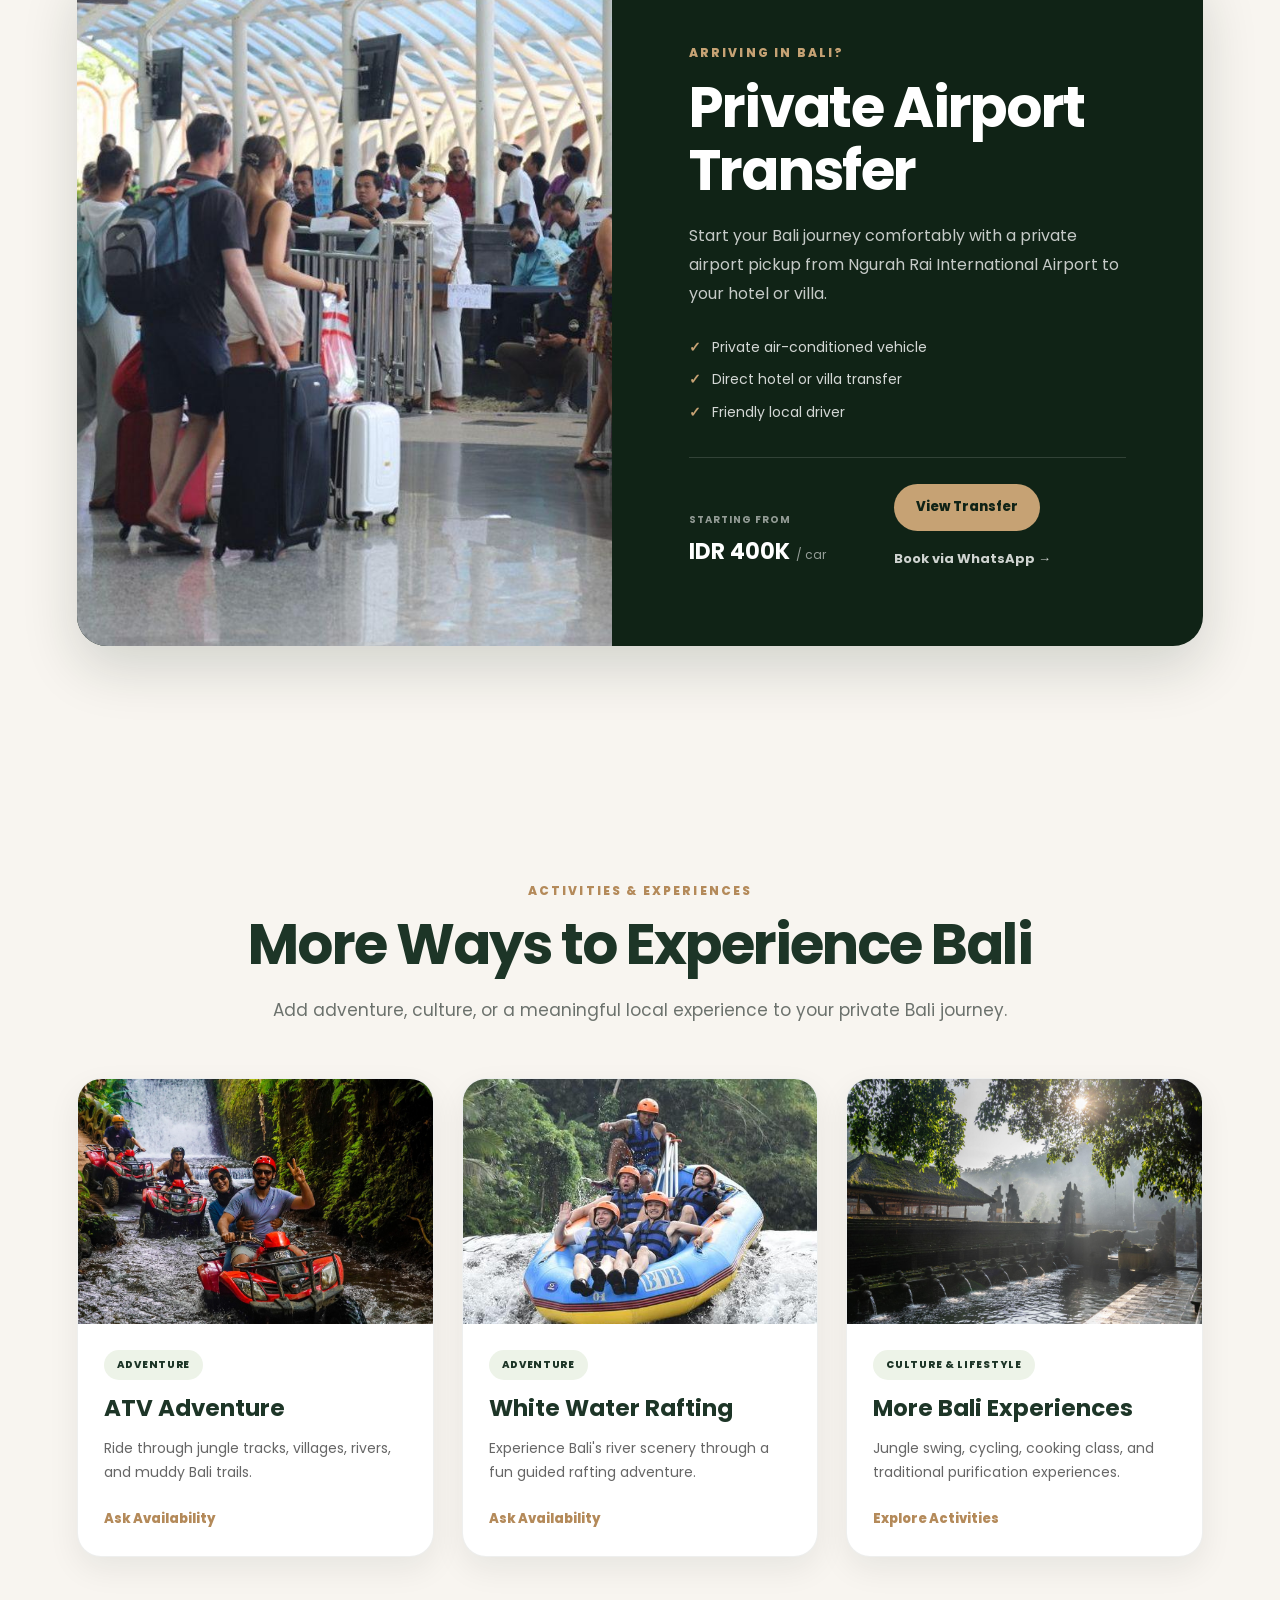
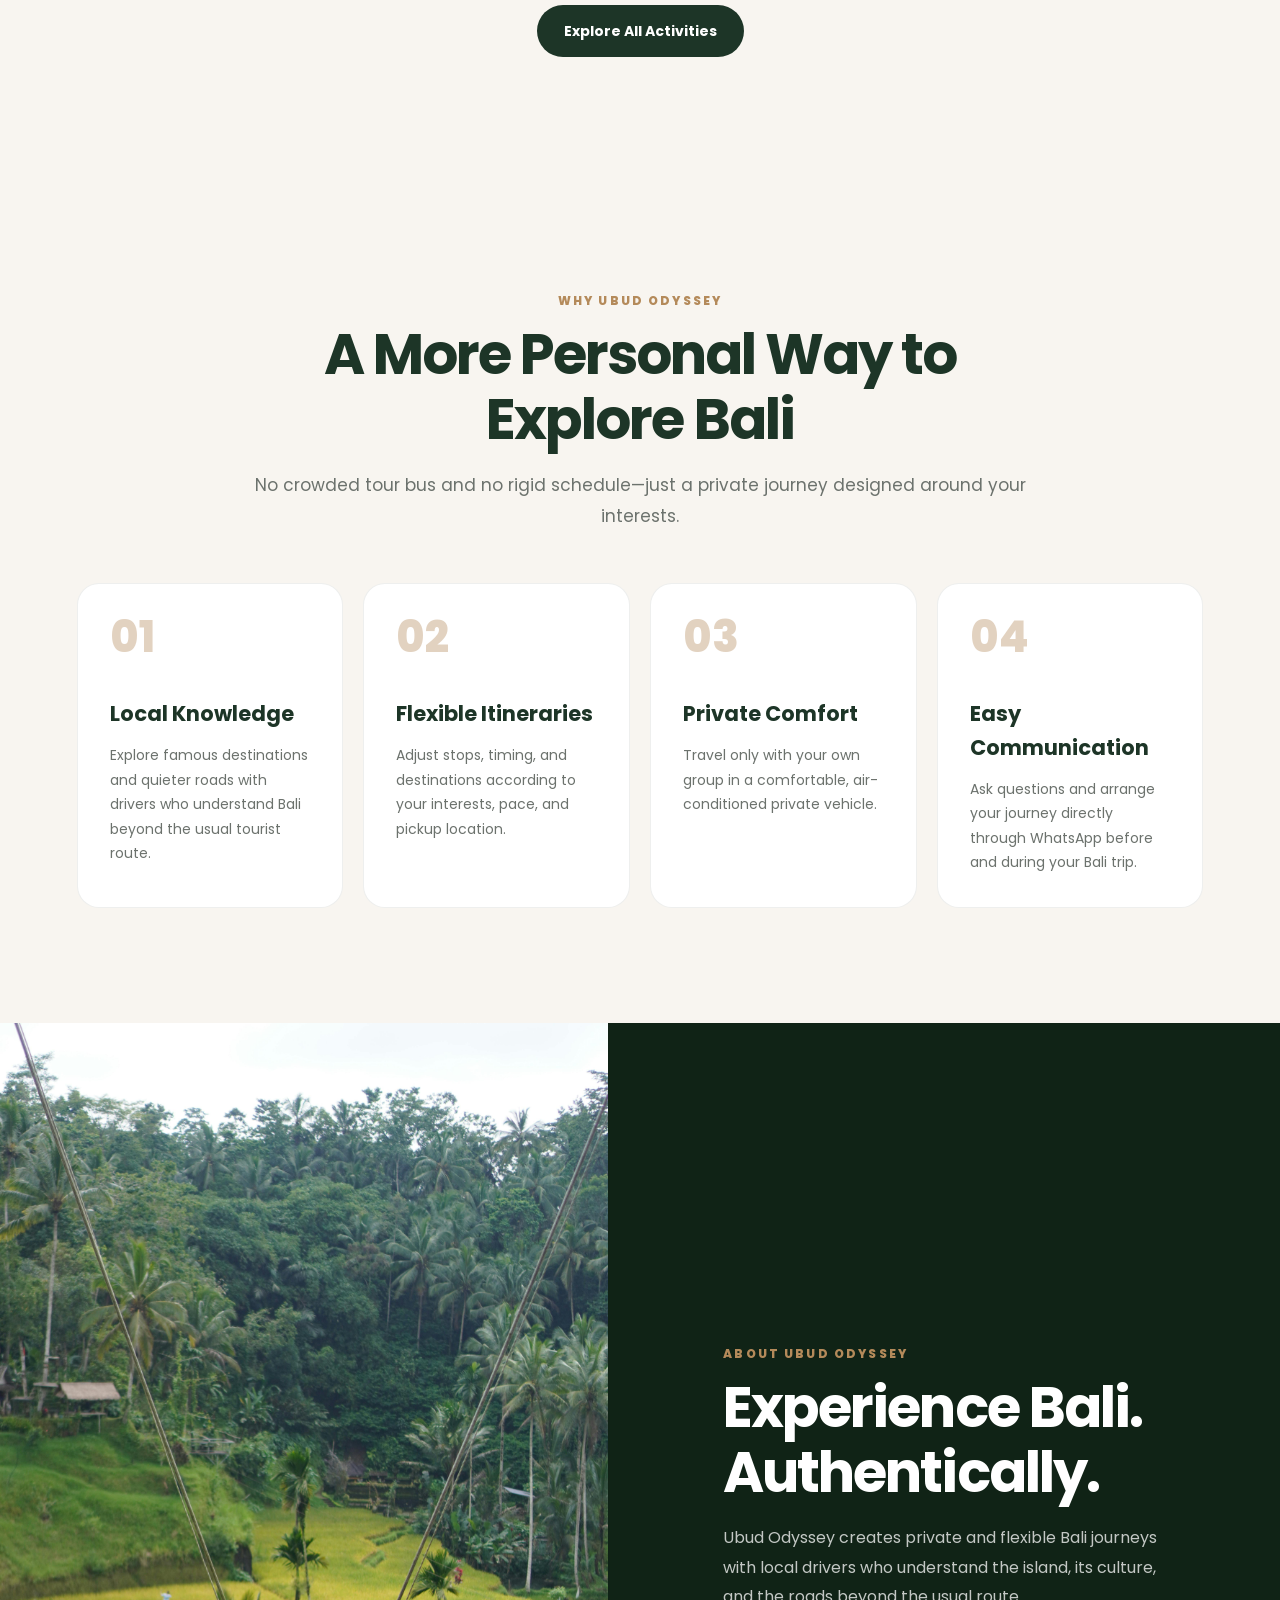
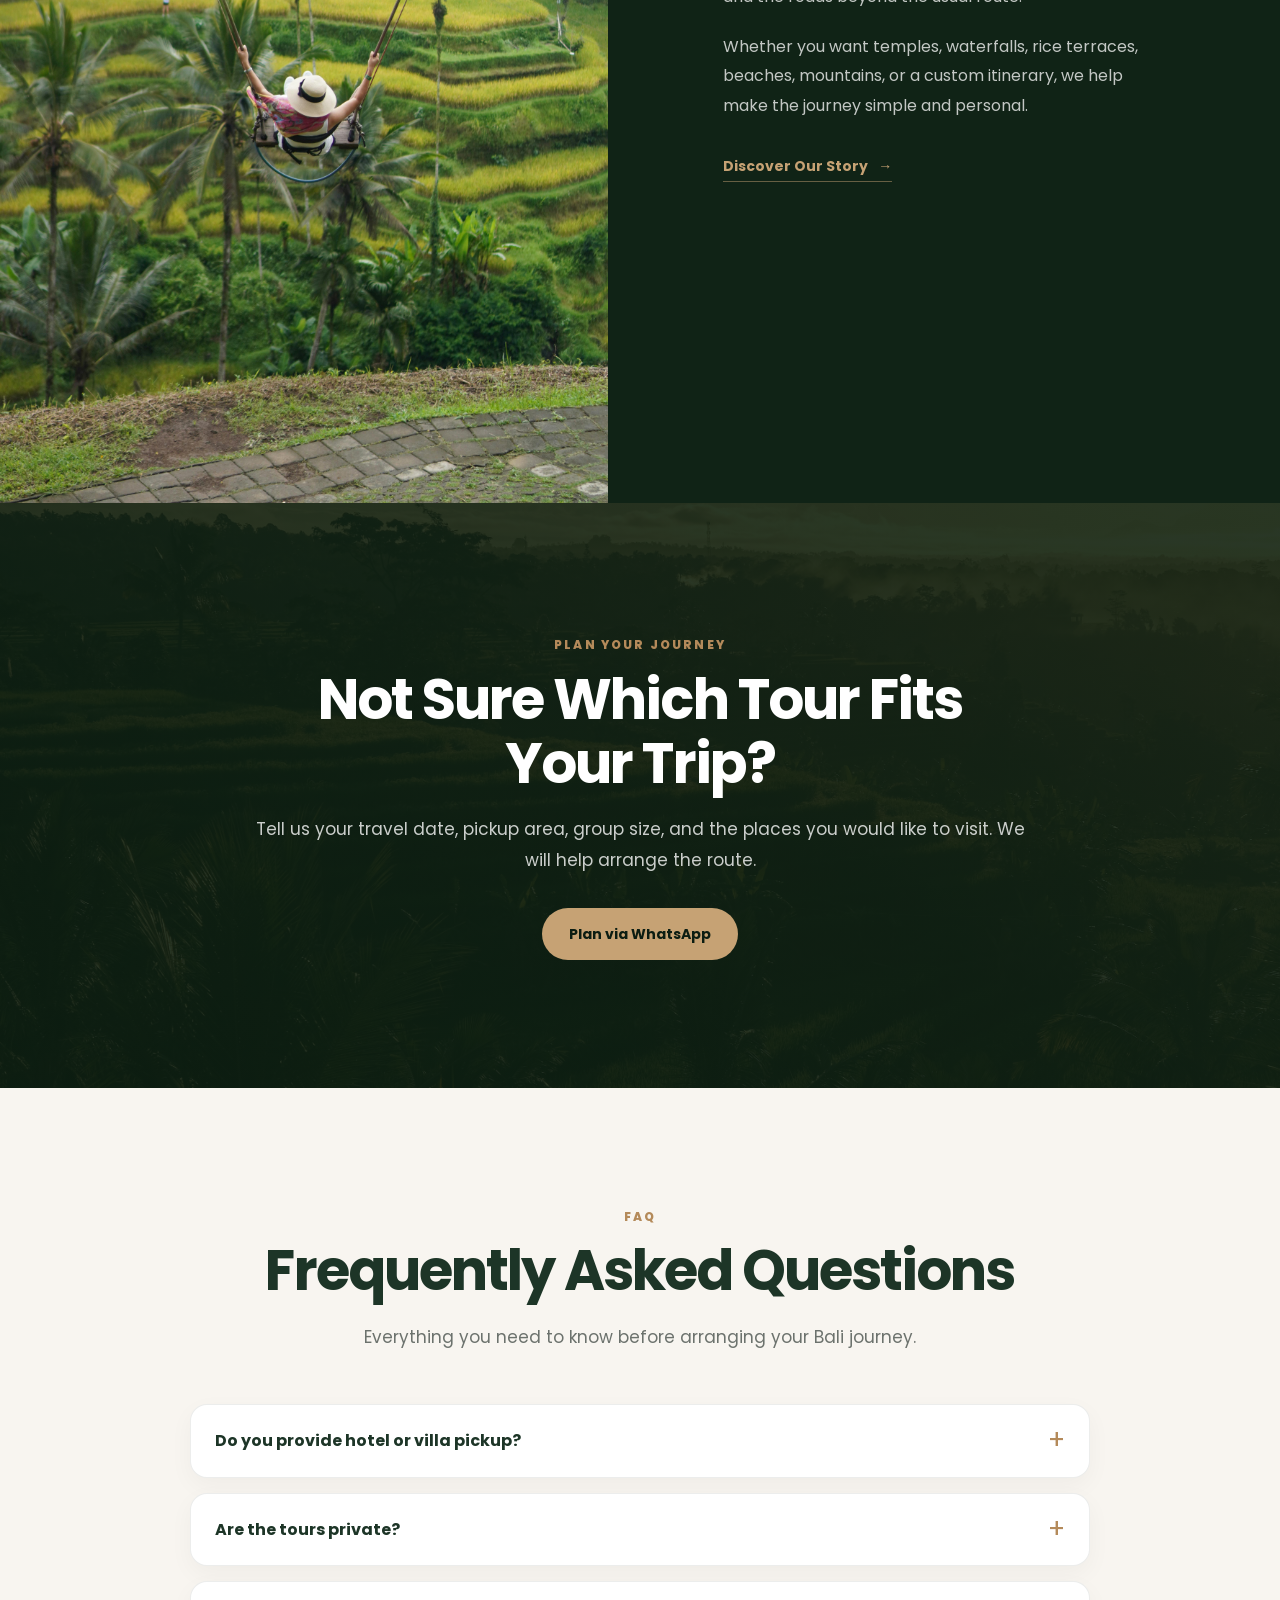
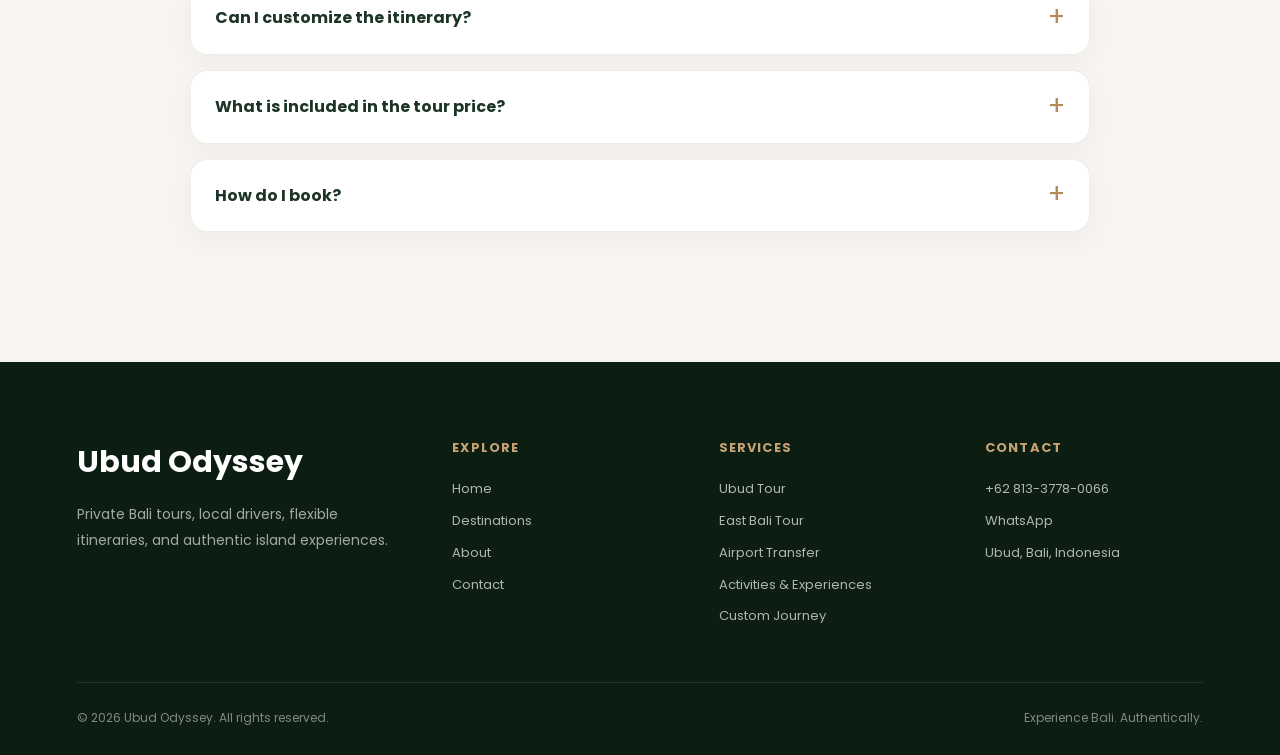
==== commit 8c1282df: "Update tour prices and restore Bali activities section Updated East Bali Tour price to IDR 850K and " ====
--- a/index.html
+++ b/index.html
@@ -9,7 +9,7 @@
 
   <meta
     name="description"
-    content="Private Bali tours, airport transfers, and custom travel experiences with local drivers. Explore Ubud, East Bali, South Bali, North Bali, and more with Ubud Odyssey."
+    content="Private Bali tours, airport transfers, ATV, rafting, cultural activities, and custom travel experiences with local drivers in Bali."
   >
   <meta name="robots" content="index, follow">
   <meta name="theme-color" content="#102316">
@@ -29,7 +29,7 @@
   <!-- Favicon -->
   <link
     rel="icon"
-    href="img/favicon.png"
+    href="img/Orange and Blue Minimal Travel Logo.png"
     type="image/png"
   >
 
@@ -60,7 +60,7 @@
     "@type": "TravelAgency",
     "name": "Ubud Odyssey",
     "url": "https://ubudodyssey.com/",
-    "logo": "https://ubudodyssey.com/img/ubud-odyssey-logo.png",
+    "logo": "https://ubudodyssey.com/img/Orange%20and%20Blue%20Minimal%20Travel%20Logo.png",
     "image": "https://ubudodyssey.com/img/bali.jpg",
     "description": "Private Bali tours, airport transfers, and flexible travel experiences with local drivers.",
     "telephone": "+6281337780066",
@@ -86,14 +86,14 @@
        NAVBAR
   ========================== -->
   <nav class="site-nav" aria-label="Main navigation">
-<a class="logo" href="index.html" aria-label="Ubud Odyssey home">
-  <img
-    src="img/ubud-odyssey-logo.png"
-    alt="Ubud Odyssey - Bali Private Experience"
-    width="220"
-    height="80"
-  >
-</a>
+    <a class="logo" href="index.html" aria-label="Ubud Odyssey home">
+      <img
+        src="img/Orange and Blue Minimal Travel Logo.png"
+        alt="Ubud Odyssey"
+        width="280"
+        height="90"
+      >
+    </a>
 
     <ul class="nav-links" id="primary-navigation">
       <li><a href="index.html" class="active" aria-current="page">Home</a></li>
@@ -212,337 +212,163 @@
 
       <div class="tour-grid">
 
-        <article class="tour-card">
+      </div>
+
+      <div class="section-action">
+        <a href="destinations.html" class="button button-dark">Explore All Experiences</a>
+      </div>
+    </section>
+
+
+    <!-- =========================
+         AIRPORT TRANSFER
+    ========================== -->
+    <section class="airport-transfer-section">
+      <div class="airport-transfer-card">
+
+        <div class="airport-transfer-media">
           <img
-            src="img/ubud tour.jpg"
-            alt="Ubud Cultural Tour"
-            width="900"
-            height="600"
+            src="img/pick up airport.jpg"
+            alt="Private Bali Airport Transfer"
             loading="lazy"
             decoding="async"
           >
-
-          <div class="tour-content">
-            <span class="tour-label">Culture & Nature</span>
-            <h3>Ubud Cultural Tour</h3>
-
-            <p>
-              Monkey Forest, Tegallalang Rice Terrace, Tirta Empul Temple,
-              and an authentic local village experience.
-            </p>
-
-            <ul>
-              <li>Private air-conditioned car</li>
-              <li>English-speaking local driver</li>
-              <li>Flexible itinerary</li>
-            </ul>
-
-            <div class="tour-bottom">
-              <div class="tour-price">
-                <small>From</small>
-                <strong>IDR 650K</strong>
-                <span>/ car</span>
-              </div>
-
-              <a href="ubud-tour.html">View Details</a>
+        </div>
+
+        <div class="airport-transfer-content">
+          <span class="airport-kicker">Arriving in Bali?</span>
+
+          <h2>Private Airport Transfer</h2>
+
+          <p>
+            Start your Bali journey comfortably with a private airport pickup
+            from Ngurah Rai International Airport to your hotel or villa.
+          </p>
+
+          <div class="airport-features">
+            <span>Private air-conditioned vehicle</span>
+            <span>Direct hotel or villa transfer</span>
+            <span>Friendly local driver</span>
+          </div>
+
+          <div class="airport-transfer-bottom">
+            <div class="airport-price">
+              <small>Starting From</small>
+              <strong>IDR 400K</strong>
+              <span>/ car</span>
             </div>
-          </div>
-        </article>
-
-        <article class="tour-card">
-          <img
-            src="img/east-bali-tour.jpg"
-            alt="East Bali Tour"
-            width="900"
-            height="600"
-            loading="lazy"
-            decoding="async"
-          >
-
-          <div class="tour-content">
-            <span class="tour-label">Temple & Coast</span>
-            <h3>East Bali Tour</h3>
-
-            <p>
-              Visit Lempuyang Temple, Tirta Gangga, Taman Ujung,
-              and beautiful coastal viewpoints.
-            </p>
-
-            <ul>
-              <li>Gate of Heaven</li>
-              <li>Scenic photo locations</li>
-              <li>Private full-day journey</li>
-            </ul>
-
-            <div class="tour-bottom">
-              <div class="tour-price">
-                <small>From</small>
-                <strong>IDR 750K</strong>
-                <span>/ car</span>
-              </div>
-
-              <a href="east-bali-tour.html">View Details</a>
+
+            <div class="airport-actions">
+              <a href="airport-transfer.html" class="airport-primary-btn">
+                View Transfer
+              </a>
+
+              <a
+                href="https://wa.me/6281337780066?text=Hello%20Ubud%20Odyssey%2C%20I%20would%20like%20to%20book%20an%20airport%20transfer."
+                class="airport-secondary-link"
+                target="_blank"
+                rel="noopener noreferrer"
+              >
+                Book via WhatsApp →
+              </a>
             </div>
           </div>
-        </article>
-
-        <article class="tour-card">
-          <img
-            src="img/kintamani.jpg"
-            alt="Kintamani Volcano Tour"
-            width="900"
-            height="600"
-            loading="lazy"
-            decoding="async"
-          >
-
-          <div class="tour-content">
-            <span class="tour-label">Highland Escape</span>
-            <h3>Kintamani Volcano Tour</h3>
-
-            <p>
-              Enjoy Mount Batur views, lake scenery, a coffee plantation,
-              and Bali's peaceful highland atmosphere.
-            </p>
-
-            <ul>
-              <li>Mount Batur viewpoint</li>
-              <li>Coffee plantation stop</li>
-              <li>Private day trip</li>
-            </ul>
-
-            <div class="tour-bottom">
-              <div class="tour-price">
-                <small>From</small>
-                <strong>IDR 700K</strong>
-                <span>/ car</span>
-              </div>
-
-              <a href="kintamani-tour.html">View Details</a>
-            </div>
-          </div>
-        </article>
-
-        <article class="tour-card">
-          <img
-            src="img/uluwatu.jpg"
-            alt="South Bali Tour"
-            width="900"
-            height="600"
-            loading="lazy"
-            decoding="async"
-          >
-
-          <div class="tour-content">
-            <span class="tour-label">Beach & Sunset</span>
-            <h3>South Bali Tour</h3>
-
-            <p>
-              Explore beautiful beaches, Uluwatu Temple,
-              Garuda Wisnu Kencana, and sunset coastal views.
-            </p>
-
-            <ul>
-              <li>Beach itinerary</li>
-              <li>Uluwatu sunset</li>
-              <li>Private local driver</li>
-            </ul>
-
-            <div class="tour-bottom">
-              <div class="tour-price">
-                <small>From</small>
-                <strong>IDR 700K</strong>
-                <span>/ car</span>
-              </div>
-
-              <a href="south-bali-tour.html">View Details</a>
-            </div>
-          </div>
-        </article>
-
-        <article class="tour-card">
-          <img
-            src="img/twin waterfall.jpg"
-            alt="North Bali Tour"
-            width="900"
-            height="600"
-            loading="lazy"
-            decoding="async"
-          >
-
-          <div class="tour-content">
-            <span class="tour-label">Waterfalls & Mountains</span>
-            <h3>North Bali Tour</h3>
-
-            <p>
-              Discover waterfalls, lake temples, mountain views,
-              and the peaceful side of northern Bali.
-            </p>
-
-            <ul>
-              <li>Waterfall adventure</li>
-              <li>Lake and mountain views</li>
-              <li>Nature-focused journey</li>
-            </ul>
-
-            <div class="tour-bottom">
-              <div class="tour-price">
-                <small>From</small>
-                <strong>IDR 850K</strong>
-                <span>/ car</span>
-              </div>
-
-              <a href="north-bali-tour.html">View Details</a>
-            </div>
-          </div>
-        </article>
-
-        <article class="tour-card">
-          <img
-            src="img/jatiluwih.jpg"
-            alt="Jatiluwih and Tanah Lot Scenic Tour"
-            width="900"
-            height="600"
-            loading="lazy"
-            decoding="async"
-          >
-
-          <div class="tour-content">
-            <span class="tour-label">UNESCO & Countryside</span>
-            <h3>Jatiluwih & Tanah Lot Tour</h3>
-
-            <p>
-              Explore UNESCO rice terraces, traditional countryside,
-              and one of Bali's most iconic sunset temples.
-            </p>
-
-            <ul>
-              <li>Jatiluwih Rice Terrace</li>
-              <li>Tanah Lot Temple</li>
-              <li>Scenic countryside drive</li>
-            </ul>
-        <div class="tour-bottom">
-          <div class="tour-price">
-            <small>From</small>
-            <strong>IDR 750K</strong>
-            <span>/ car</span>
-          </div>
-
-          <a href="jatiluwih-tour.html">View Details</a>
         </div>
 
       </div>
-    </article>
-
-  </div>
-  <!-- END TOUR GRID -->
-
-
-  <!-- EXPLORE ALL -->
-  <div class="section-action">
-
-    <a
-      href="destinations.html"
-      class="button button-dark"
-    >
-      Explore All Experiences
-    </a>
-
-  </div>
-
-</section>
-<!-- END TOURS SECTION -->
-
-
-<!-- =========================
-     AIRPORT TRANSFER
-========================== -->
-
-<section class="airport-transfer-section">
-
-  <div class="airport-transfer-card">
-
-    <div class="airport-transfer-media">
-
-      <img
-        src="img/pick up airport.jpg"
-        alt="Private Bali Airport Transfer"
-        loading="lazy"
-        decoding="async"
-      >
-
-    </div>
-
-
-    <div class="airport-transfer-content">
-
-      <span class="airport-kicker">
-        Arriving in Bali?
-      </span>
-
-      <h2>
-        Private Airport Transfer
-      </h2>
-
-      <p>
-        Start your Bali journey comfortably with a private airport pickup
-        from Ngurah Rai International Airport to your hotel or villa.
-      </p>
-
-
-      <div class="airport-features">
-
-        <span>Private air-conditioned vehicle</span>
-
-        <span>Direct hotel or villa transfer</span>
-
-        <span>Friendly local driver</span>
-
-      </div>
-
-
-      <div class="airport-transfer-bottom">
-
-        <div class="airport-price">
-
-          <small>Starting From</small>
-
-          <strong>IDR 400K</strong>
-
-          <span>/ car</span>
-
-        </div>
-
-
-        <div class="airport-actions">
-
-          <a
-            href="airport-transfer.html"
-            class="airport-primary-btn"
-          >
-            View Transfer
-          </a>
-
-
-          <a
-            href="https://wa.me/6281337780066?text=Hello%20Ubud%20Odyssey%2C%20I%20would%20like%20to%20book%20an%20airport%20transfer."
-            class="airport-secondary-link"
-            target="_blank"
-            rel="noopener noreferrer"
-          >
-            Book via WhatsApp →
-          </a>
-
-        </div>
-
-      </div>
-
-    </div>
-
-  </div>
-
-</section>
-<!-- END AIRPORT TRANSFER -->
+    </section>
+
+    <!-- =========================
+         ACTIVITIES PREVIEW
+    ========================== -->
+    <section class="experiences-section home-experiences">
+      <div class="section-header">
+        <span class="section-subtitle">Activities & Experiences</span>
+        <h2>More Ways to Experience Bali</h2>
+        <p>
+          Add adventure, culture, or a meaningful local experience
+          to your private Bali journey.
+        </p>
+      </div>
+
+      <div class="experience-grid experience-grid-preview">
+
+        <article class="experience-card">
+          <div class="experience-media">
+            <img
+              src="img/atv.jpg"
+              alt="Bali ATV Adventure"
+              loading="lazy"
+              decoding="async"
+              onerror="this.onerror=null;this.src='img/bali.jpg';"
+            >
+          </div>
+          <div class="experience-content">
+            <span class="experience-tag">Adventure</span>
+            <h3>ATV Adventure</h3>
+            <p>Ride through jungle tracks, villages, rivers, and muddy Bali trails.</p>
+            <a
+              href="https://wa.me/6281337780066?text=Hello%20Ubud%20Odyssey%2C%20I%20want%20to%20ask%20about%20ATV%20Adventure."
+              target="_blank"
+              rel="noopener noreferrer"
+            >
+              Ask Availability
+            </a>
+          </div>
+        </article>
+
+        <article class="experience-card">
+          <div class="experience-media">
+            <img
+              src="img/rafting.jpg"
+              alt="Bali White Water Rafting"
+              loading="lazy"
+              decoding="async"
+              onerror="this.onerror=null;this.src='img/bali.jpg';"
+            >
+          </div>
+          <div class="experience-content">
+            <span class="experience-tag">Adventure</span>
+            <h3>White Water Rafting</h3>
+            <p>Experience Bali's river scenery through a fun guided rafting adventure.</p>
+            <a
+              href="https://wa.me/6281337780066?text=Hello%20Ubud%20Odyssey%2C%20I%20want%20to%20ask%20about%20White%20Water%20Rafting."
+              target="_blank"
+              rel="noopener noreferrer"
+            >
+              Ask Availability
+            </a>
+          </div>
+        </article>
+
+        <article class="experience-card">
+          <div class="experience-media">
+            <img
+              src="img/tampaksiring.jpg"
+              alt="Balinese Cultural Experiences"
+              loading="lazy"
+              decoding="async"
+              onerror="this.onerror=null;this.src='img/bali.jpg';"
+            >
+          </div>
+          <div class="experience-content">
+            <span class="experience-tag">Culture & Lifestyle</span>
+            <h3>More Bali Experiences</h3>
+            <p>Jungle swing, cycling, cooking class, and traditional purification experiences.</p>
+            <a href="destinations.html#activities">
+              Explore Activities
+            </a>
+          </div>
+        </article>
+
+      </div>
+
+      <div class="section-action">
+        <a href="destinations.html#activities" class="button button-dark">
+          Explore All Activities
+        </a>
+      </div>
+    </section>
 
     <!-- =========================
          WHY CHOOSE US
@@ -732,6 +558,7 @@
         <a href="ubud-tour.html">Ubud Tour</a>
         <a href="east-bali-tour.html">East Bali Tour</a>
         <a href="airport-transfer.html">Airport Transfer</a>
+        <a href="destinations.html#activities">Activities & Experiences</a>
         <a href="destinations.html">Custom Journey</a>
       </div>
 
--- a/css/style.css
+++ b/css/style.css
@@ -2507,4 +2507,205 @@
   .airport-secondary-link {
     text-align: center;
   }
-}+}
+/* =========================================================
+   UBUD ODYSSEY — ACTIVITIES + PRICE CONSISTENCY PATCH
+   Paste this at the VERY BOTTOM of css/style.css
+========================================================= */
+
+/* Destination price */
+.destination-price {
+  display: flex;
+  align-items: baseline;
+  flex-wrap: wrap;
+  gap: 5px;
+
+  margin: auto 0 18px;
+  padding-top: 18px;
+
+  border-top: 1px solid rgba(16, 35, 22, 0.10);
+}
+
+.destination-price small {
+  width: 100%;
+  color: #6c726d;
+  font-size: 10px;
+  font-weight: 700;
+  letter-spacing: 0.08em;
+  text-transform: uppercase;
+}
+
+.destination-price strong {
+  color: #1d3527;
+  font-size: 17px;
+}
+
+.destination-price span {
+  color: #6c726d;
+  font-size: 11px;
+}
+
+/* Activities */
+.experiences-section {
+  padding: clamp(78px, 9vw, 120px) 6%;
+  background: #fcfaf7;
+}
+
+.home-experiences {
+  background: #f8f5f0;
+}
+
+.experience-grid {
+  display: grid;
+  grid-template-columns: repeat(3, minmax(0, 1fr));
+  gap: 28px;
+
+  width: min(1240px, 100%);
+  margin: 0 auto;
+}
+
+.experience-card {
+  display: flex;
+  flex-direction: column;
+  overflow: hidden;
+
+  background: #ffffff;
+  border: 1px solid rgba(16, 35, 22, 0.07);
+  border-radius: 24px;
+  box-shadow: 0 12px 32px rgba(16, 35, 22, 0.07);
+
+  transition:
+    transform 0.35s ease,
+    box-shadow 0.35s ease;
+}
+
+.experience-card:hover {
+  transform: translateY(-7px);
+  box-shadow: 0 22px 48px rgba(16, 35, 22, 0.12);
+}
+
+.experience-media {
+  height: 245px;
+  overflow: hidden;
+}
+
+.experience-media img {
+  width: 100%;
+  height: 100%;
+  object-fit: cover;
+
+  transition: transform 0.65s ease;
+}
+
+.experience-card:hover .experience-media img {
+  transform: scale(1.04);
+}
+
+.experience-content {
+  display: flex;
+  flex: 1;
+  flex-direction: column;
+
+  padding: 26px;
+}
+
+.experience-tag {
+  align-self: flex-start;
+
+  margin-bottom: 14px;
+  padding: 7px 13px;
+
+  color: #1d3527;
+  background: #edf3e8;
+  border-radius: 999px;
+
+  font-size: 10px;
+  font-weight: 800;
+  letter-spacing: 0.07em;
+  text-transform: uppercase;
+}
+
+.experience-content h3 {
+  margin: 0 0 12px;
+
+  color: #1d3527;
+
+  font-size: 23px;
+  line-height: 1.3;
+}
+
+.experience-content p {
+  margin: 0 0 24px;
+
+  color: #666666;
+
+  font-size: 14px;
+  line-height: 1.75;
+}
+
+.experience-content > a,
+.experience-bottom a {
+  color: #b48a5a;
+  text-decoration: none;
+
+  font-size: 13px;
+  font-weight: 800;
+}
+
+.experience-content > a {
+  margin-top: auto;
+}
+
+.experience-content > a:hover,
+.experience-bottom a:hover {
+  color: #1d3527;
+}
+
+.experience-bottom {
+  display: flex;
+  align-items: center;
+  justify-content: space-between;
+  gap: 18px;
+
+  margin-top: auto;
+  padding-top: 18px;
+
+  border-top: 1px solid rgba(16, 35, 22, 0.10);
+}
+
+.experience-bottom > span {
+  color: #1d3527;
+
+  font-size: 12px;
+  font-weight: 700;
+}
+
+@media (max-width: 1000px) {
+  .experience-grid {
+    grid-template-columns: repeat(2, minmax(0, 1fr));
+  }
+
+  .experience-grid-preview {
+    grid-template-columns: repeat(3, minmax(0, 1fr));
+  }
+}
+
+@media (max-width: 780px) {
+  .experience-grid,
+  .experience-grid-preview {
+    grid-template-columns: 1fr;
+  }
+
+  .experience-media {
+    height: 250px;
+  }
+
+  .experience-content {
+    padding: 23px;
+  }
+
+  .experience-bottom {
+    align-items: flex-start;
+    flex-direction: column;
+  }
+}
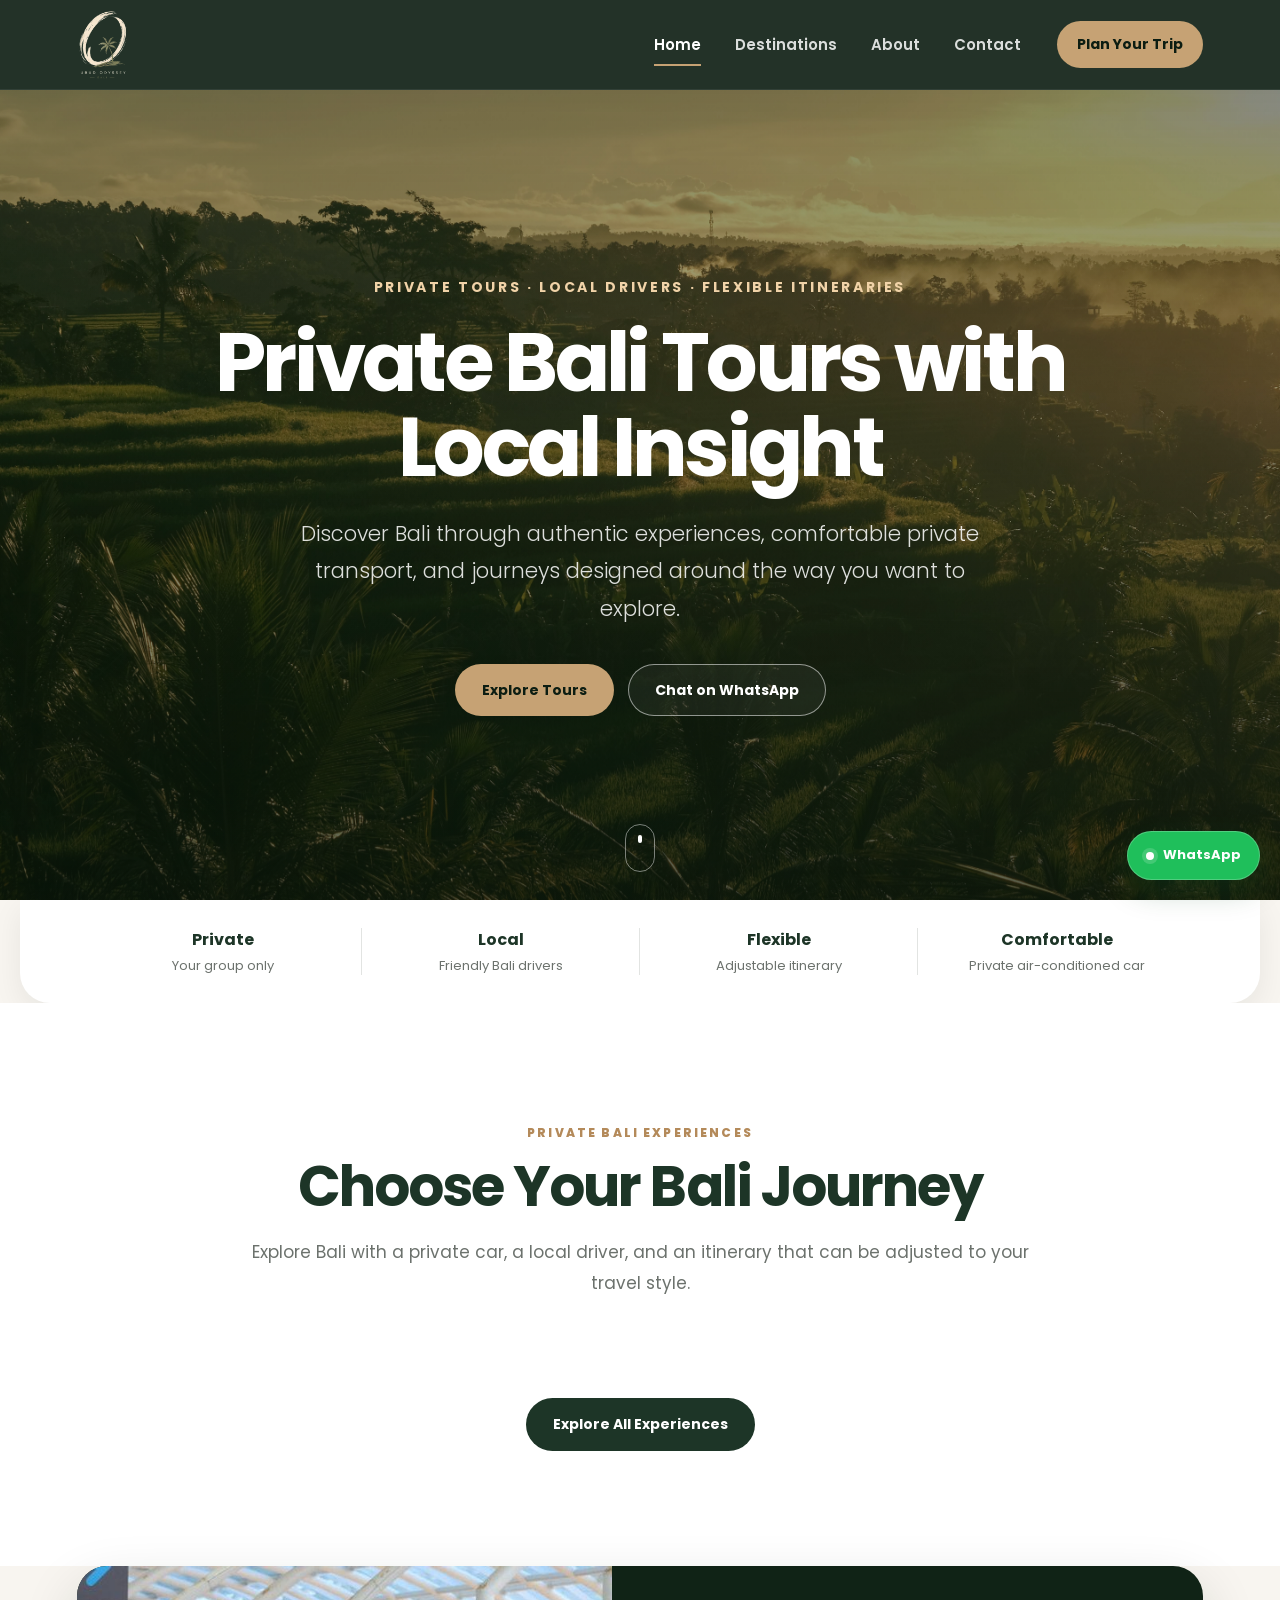
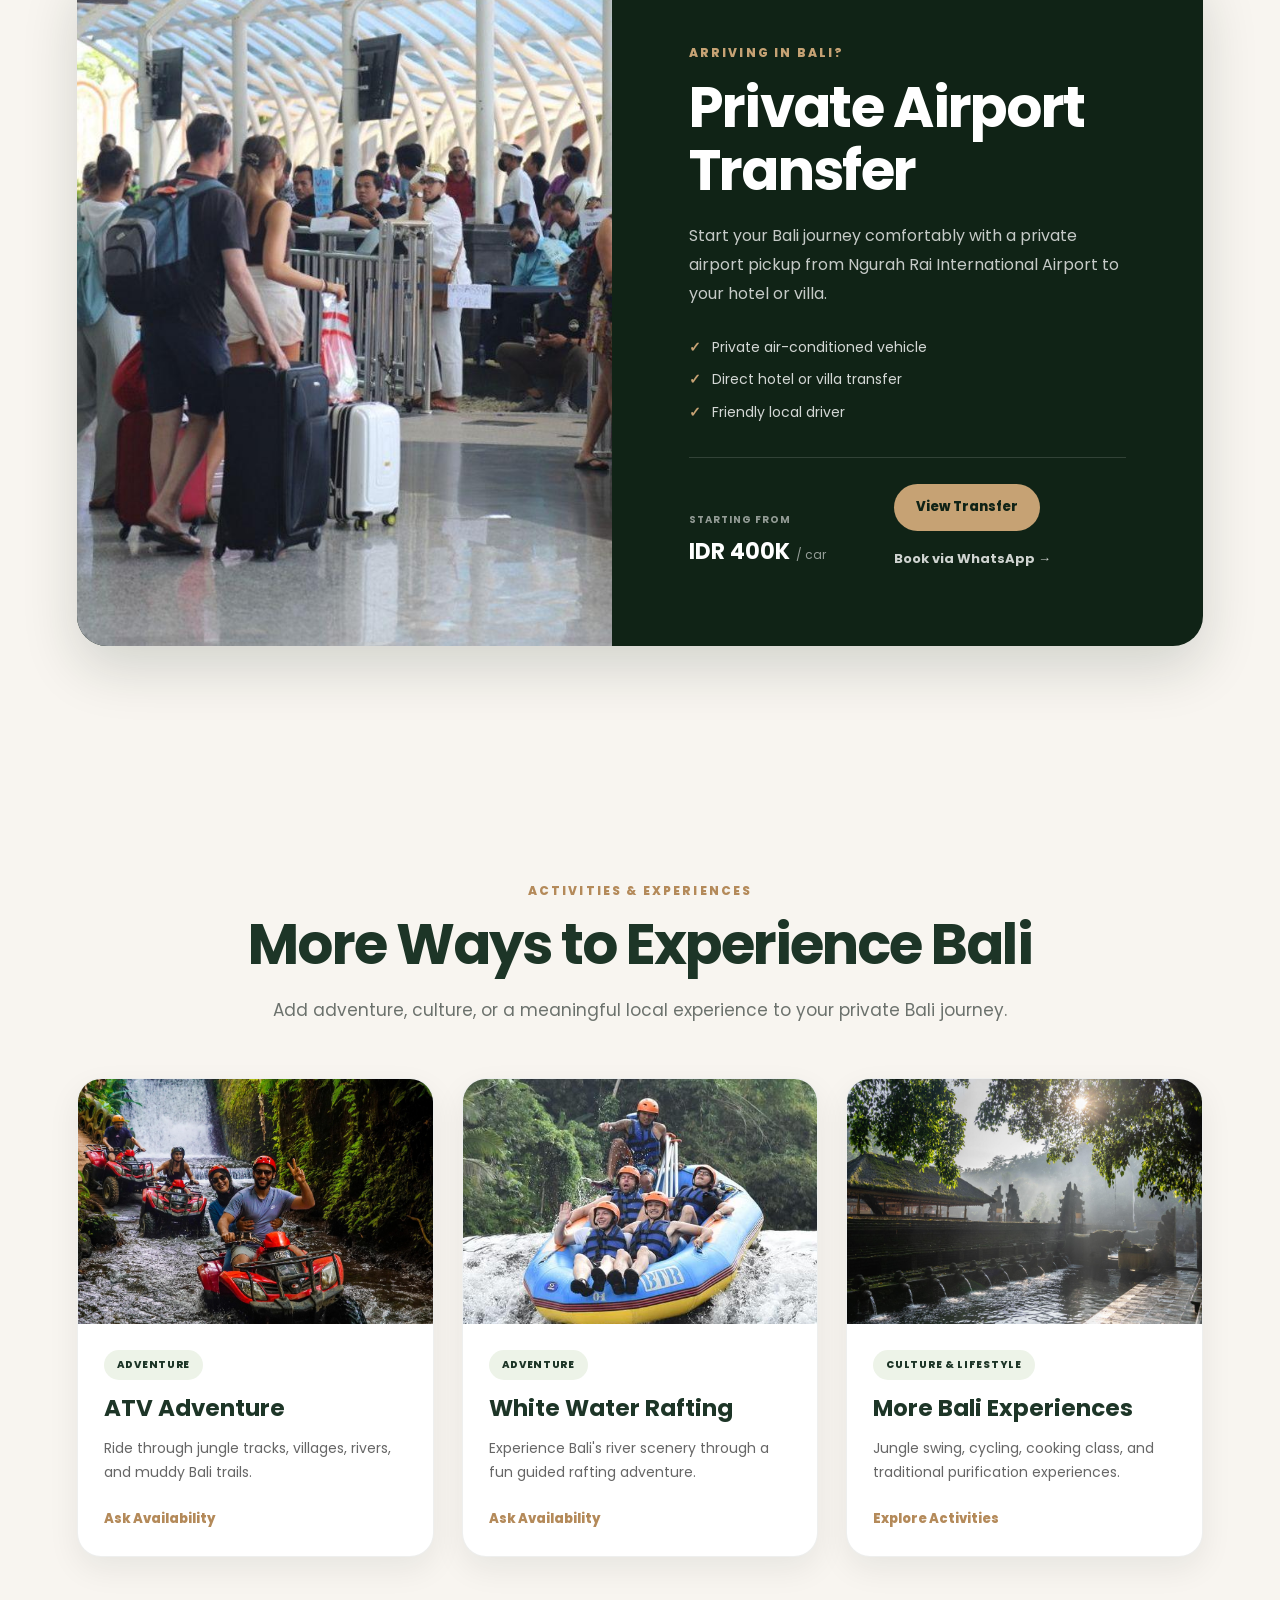
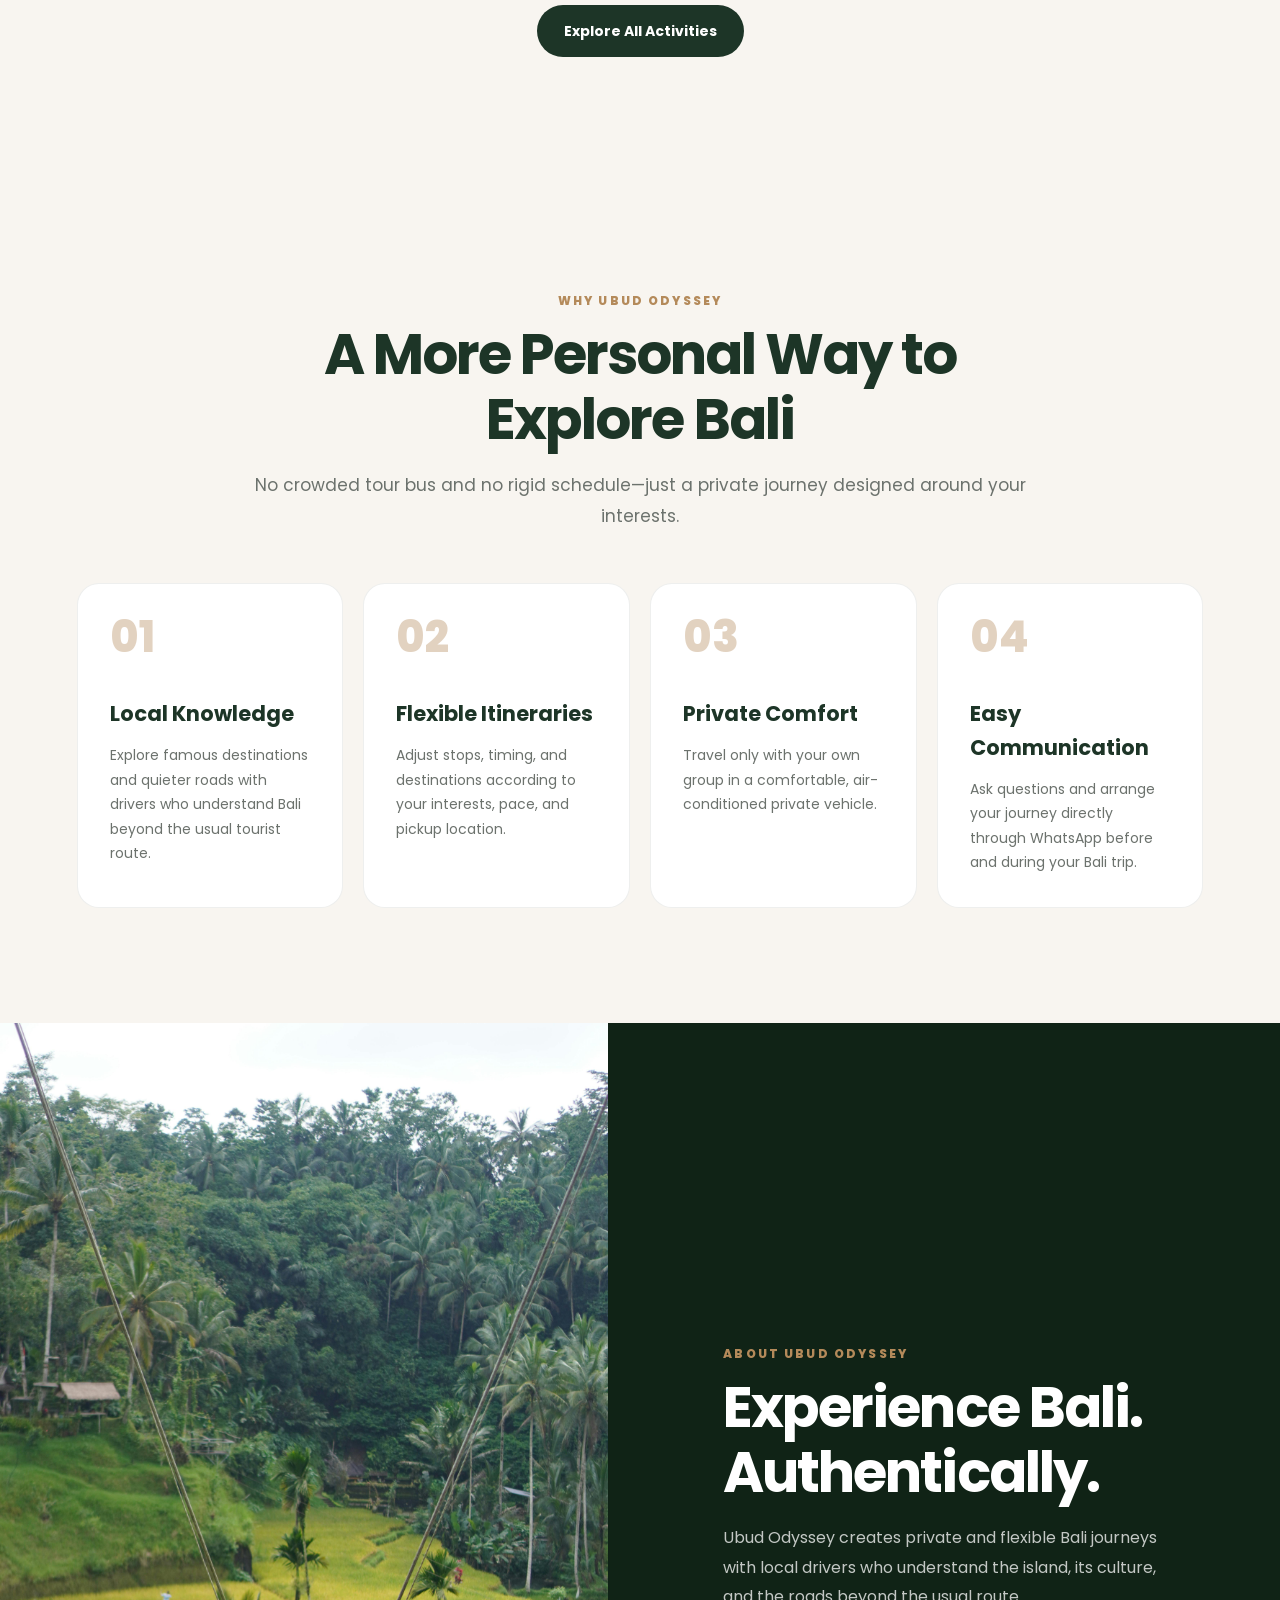
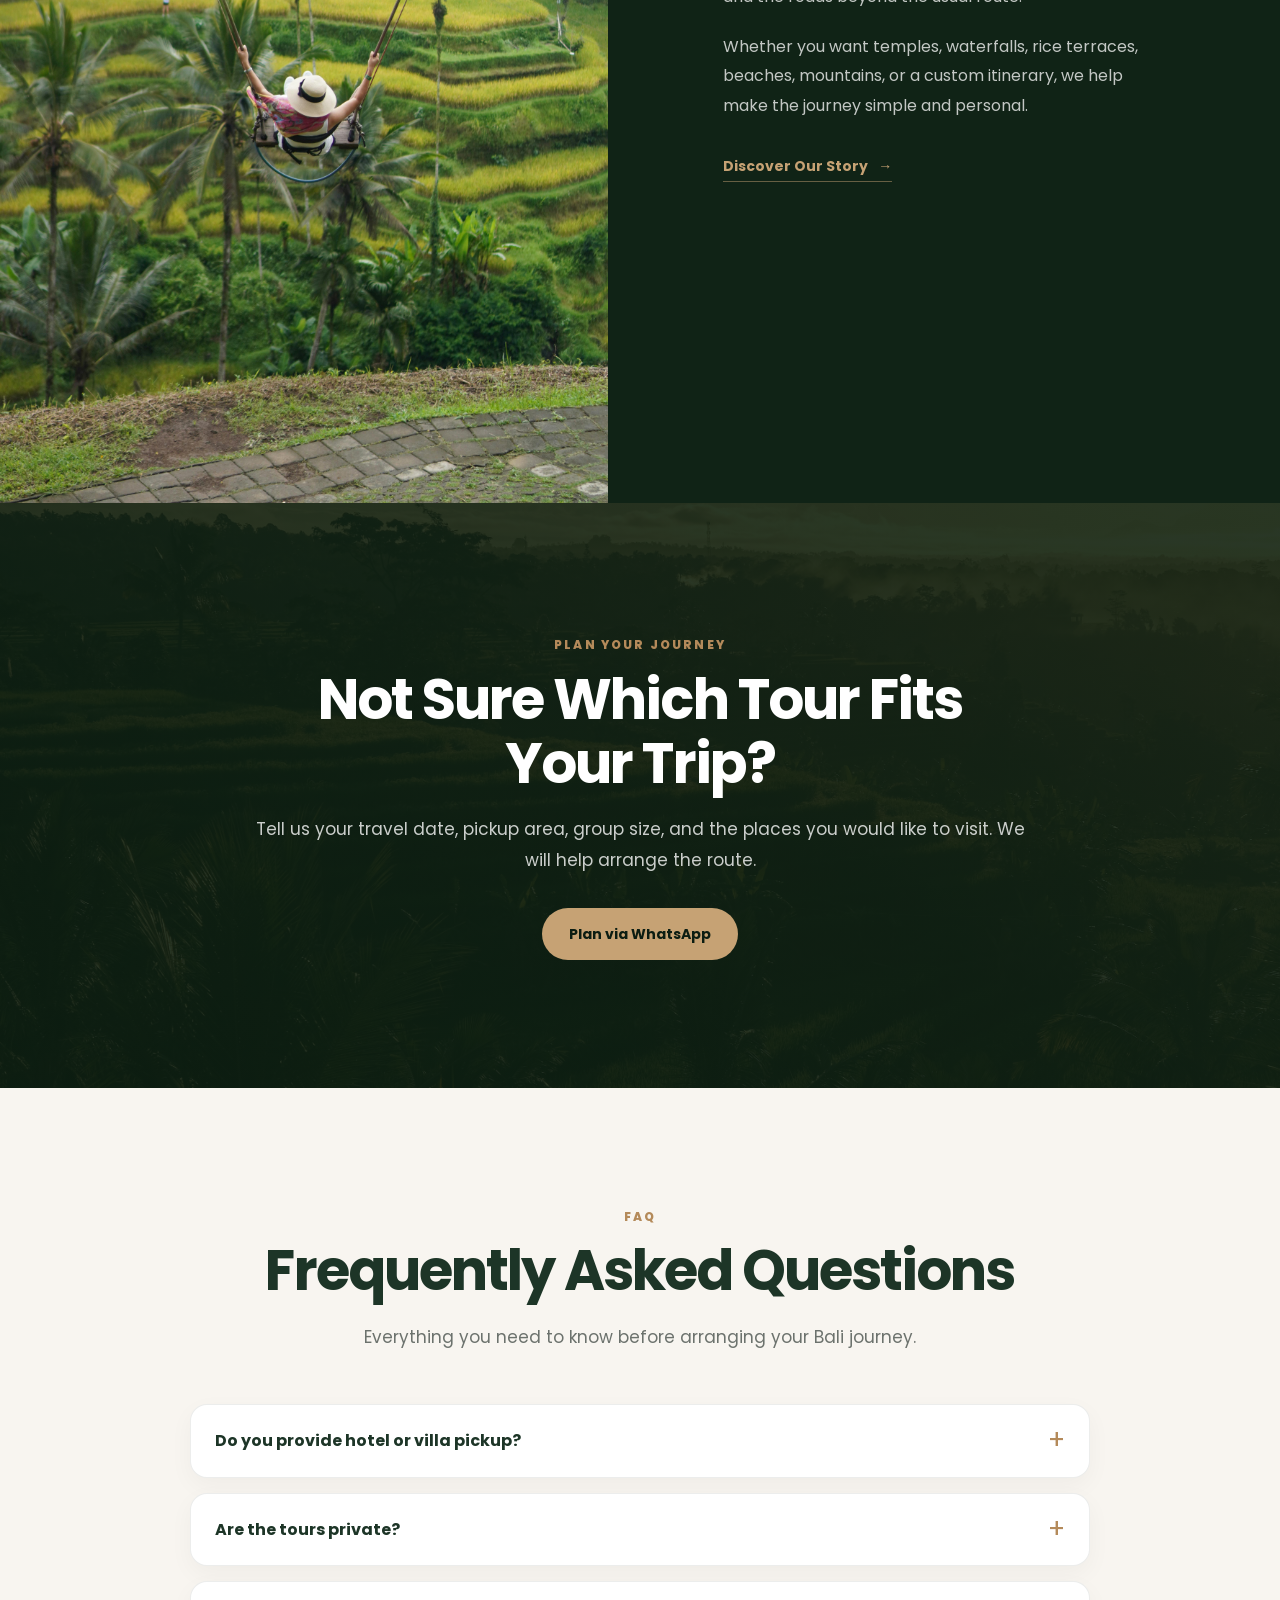
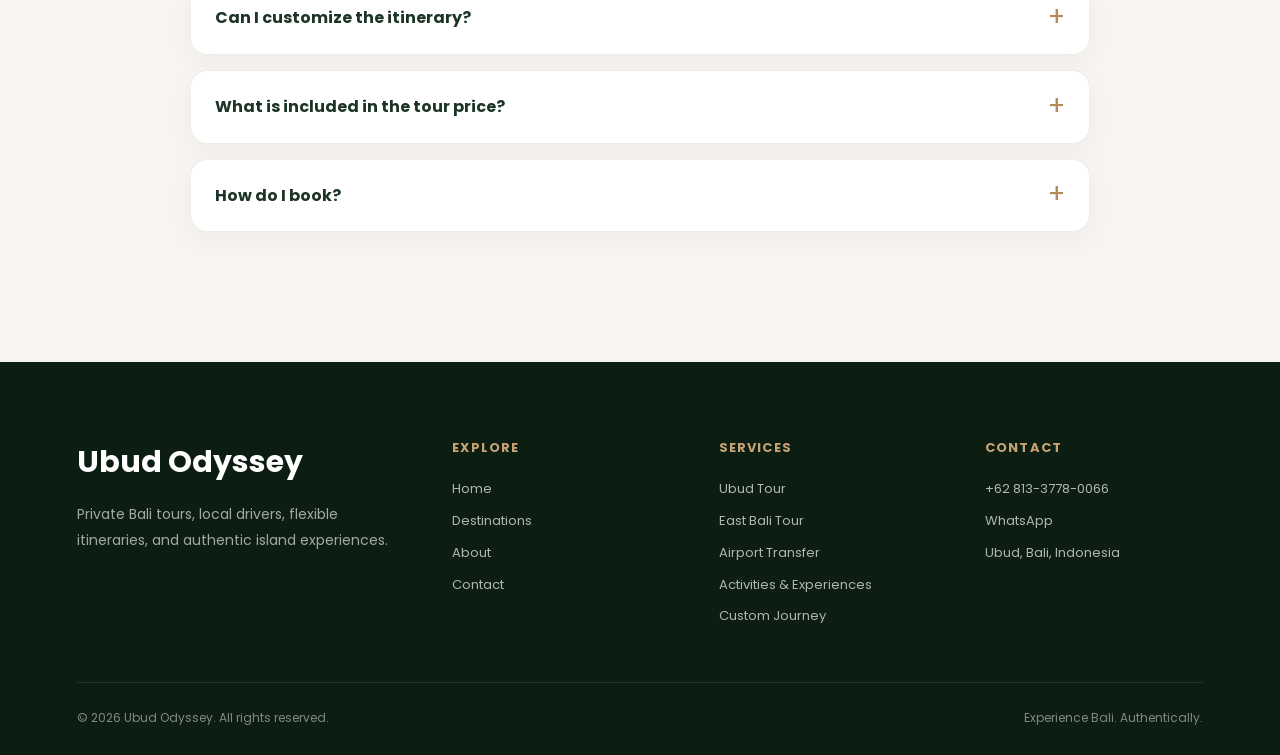
==== commit 0e5b9bfc: "Update tour navbar and centralize pricing structure Updated tour detail page navigation to match the" ====
--- a/index.html
+++ b/index.html
@@ -88,7 +88,7 @@
   <nav class="site-nav" aria-label="Main navigation">
     <a class="logo" href="index.html" aria-label="Ubud Odyssey home">
       <img
-        src="img/Orange and Blue Minimal Travel Logo.png"
+        src="img/ubud-odyssey-logo.png"
         alt="Ubud Odyssey"
         width="280"
         height="90"
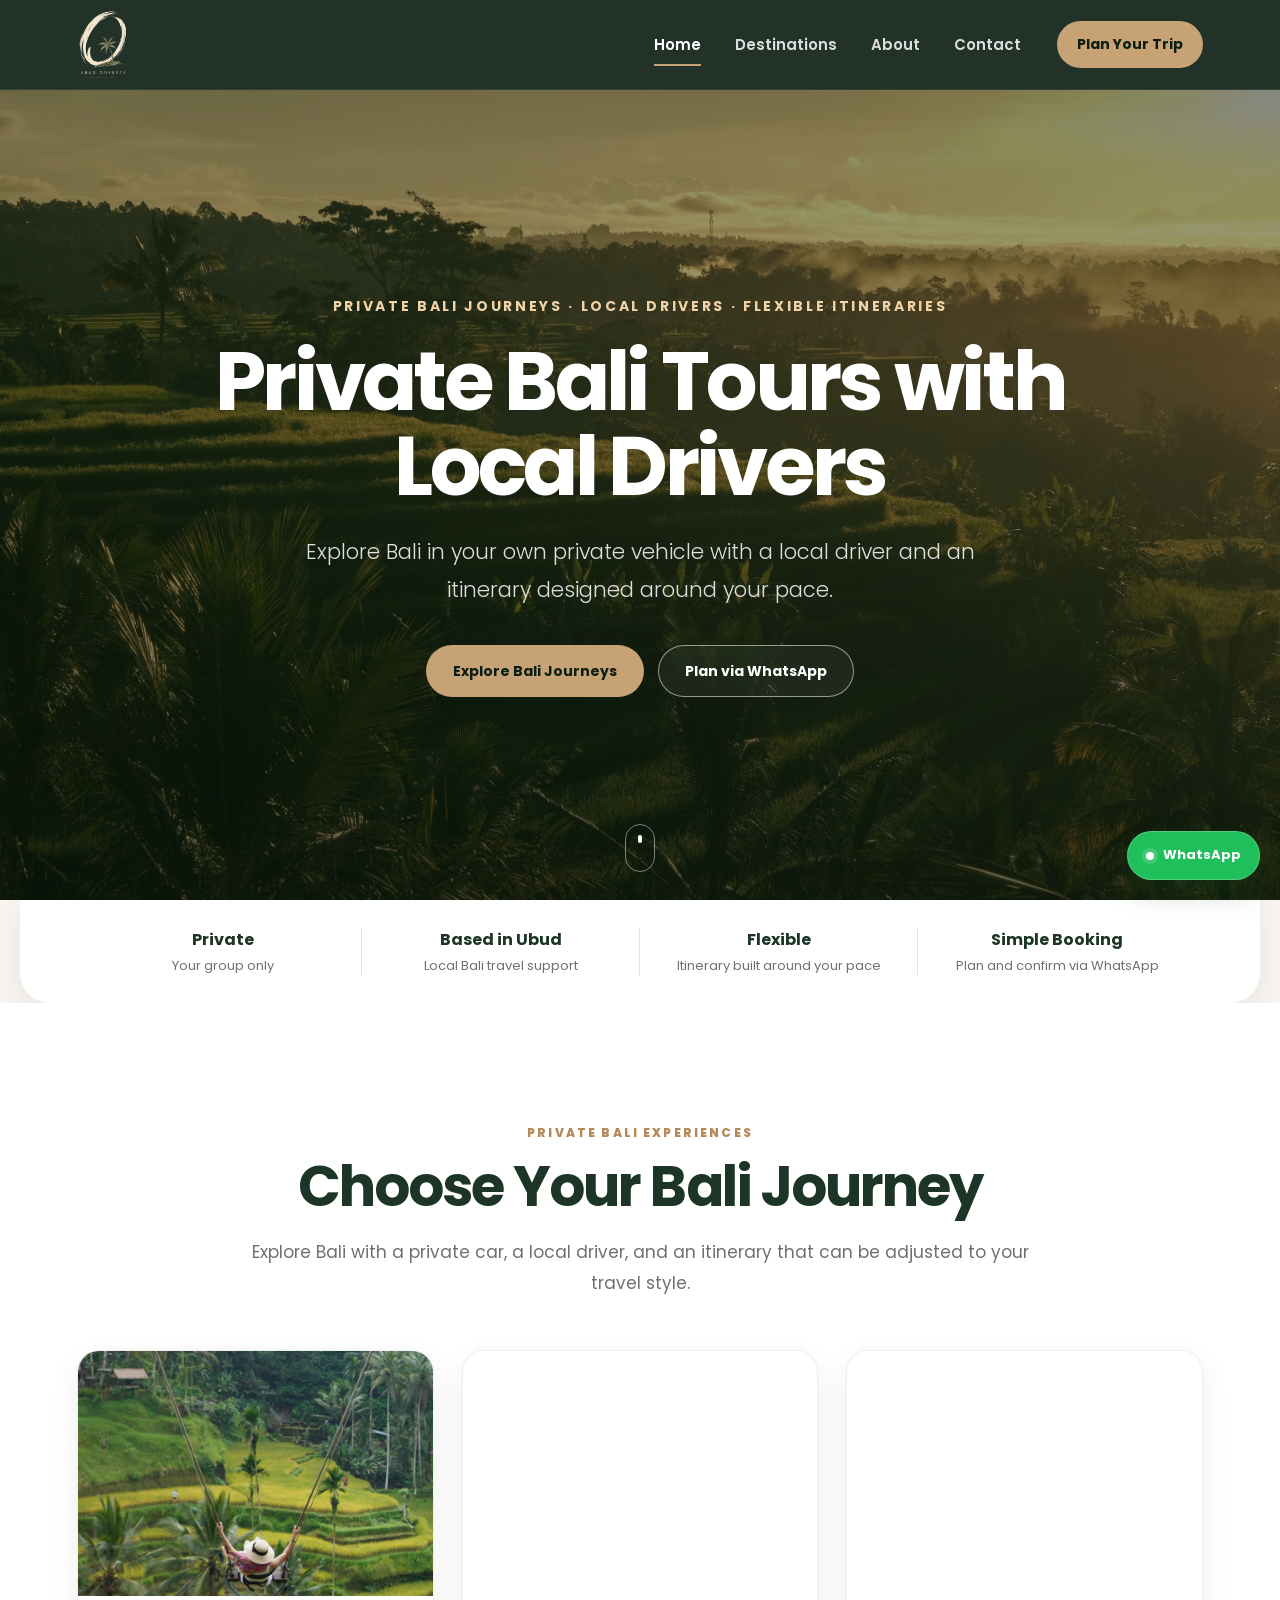
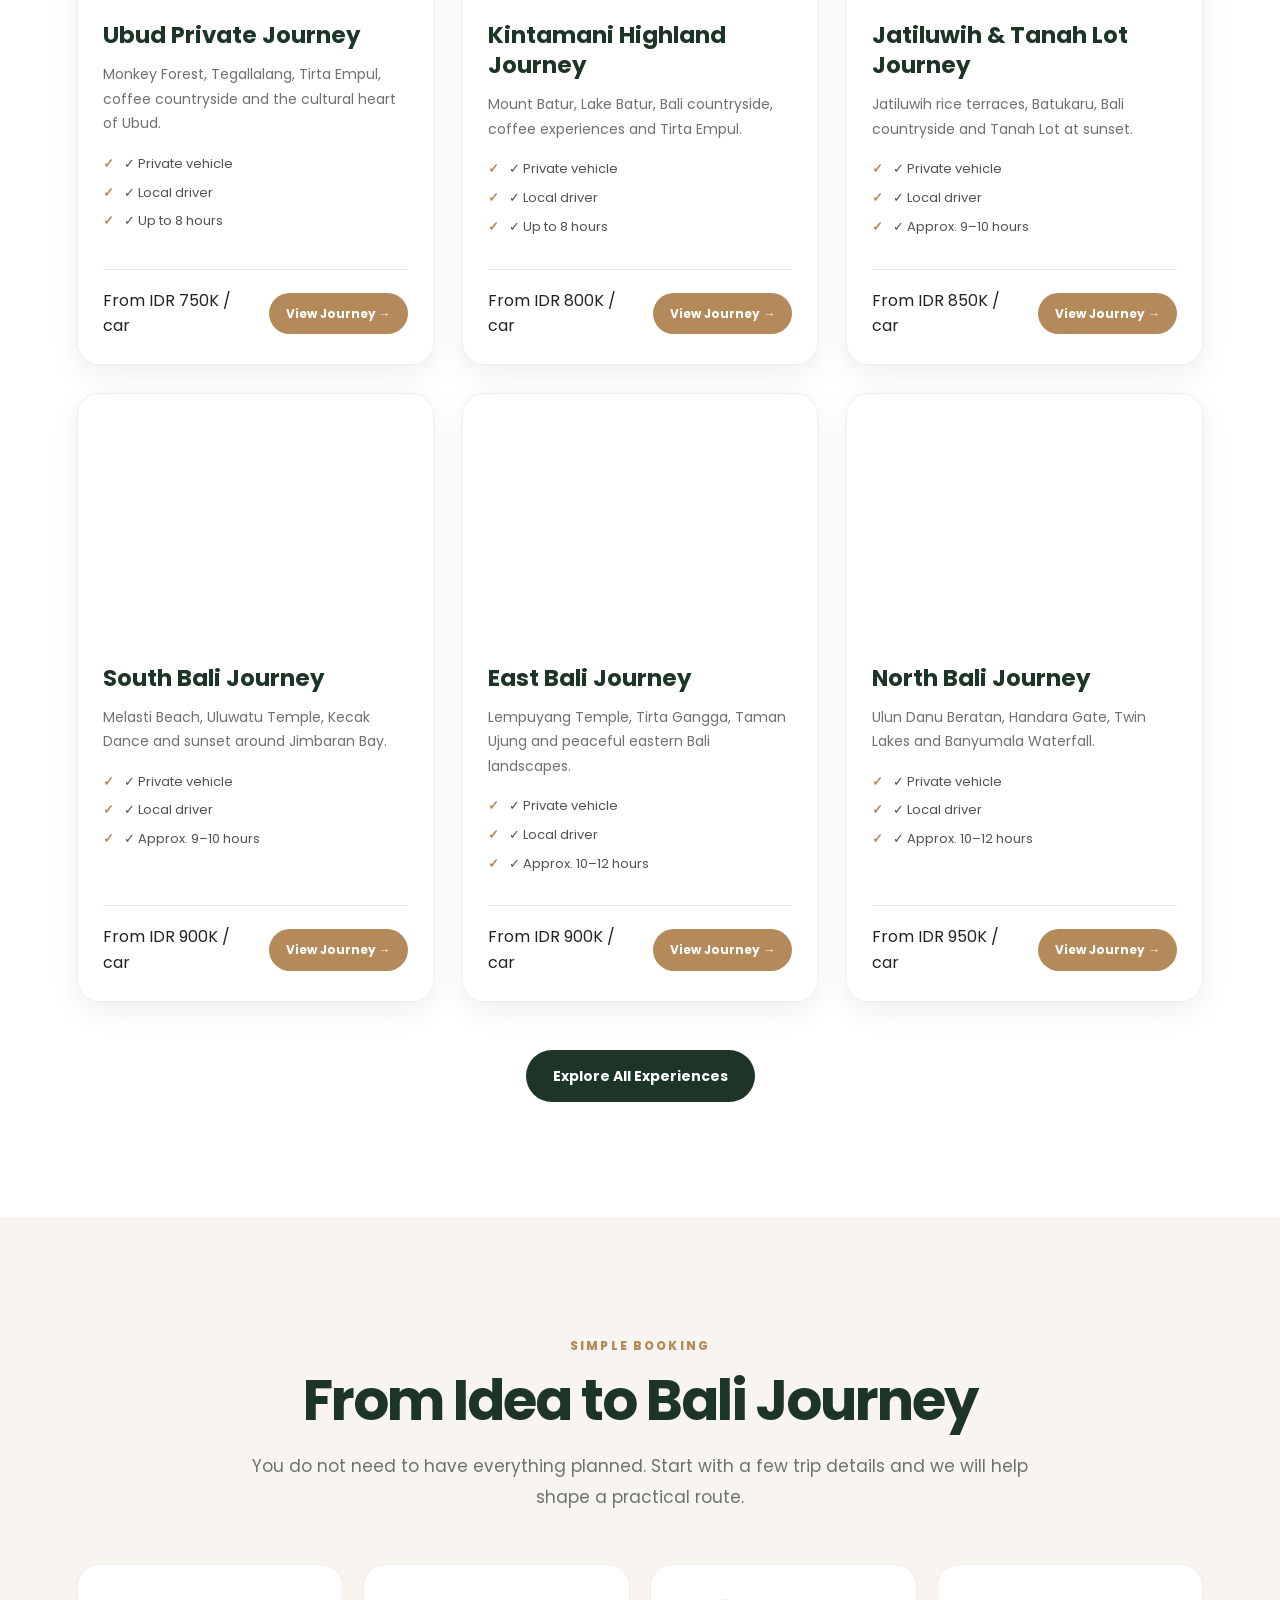
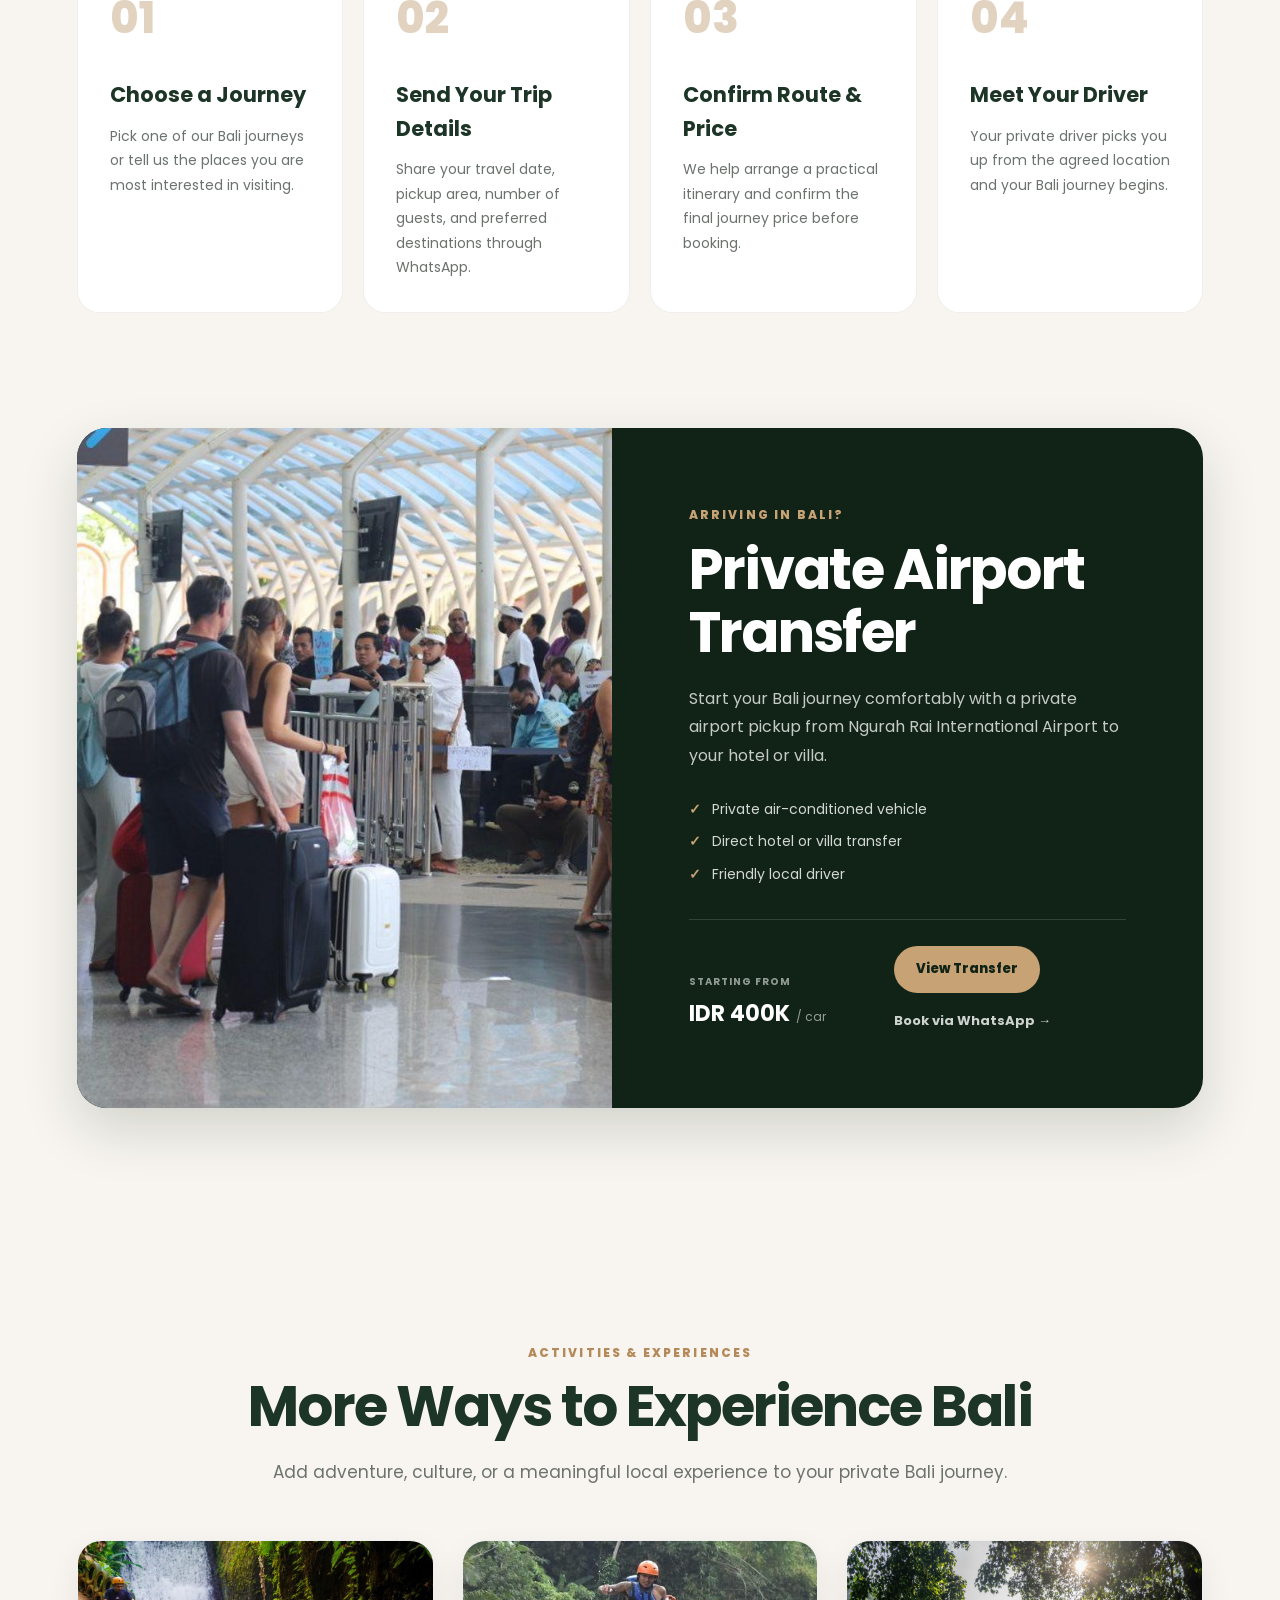
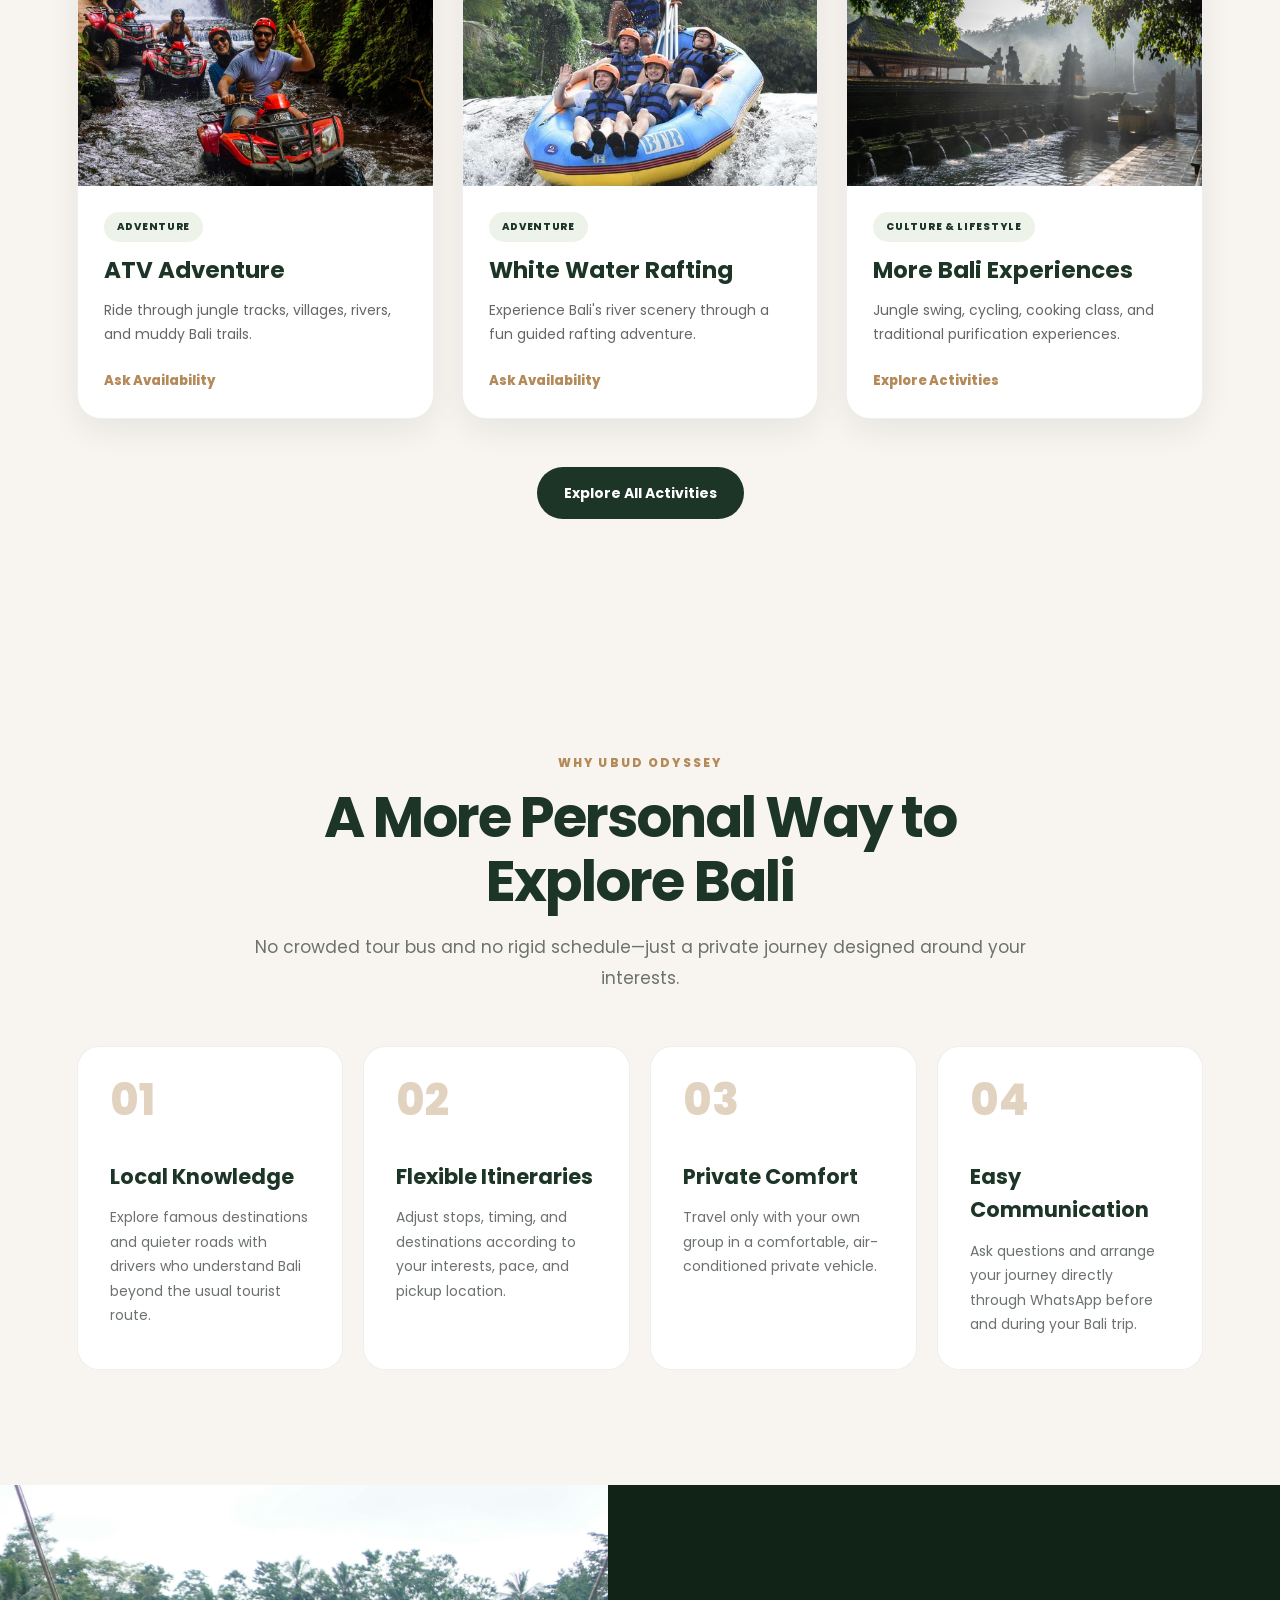
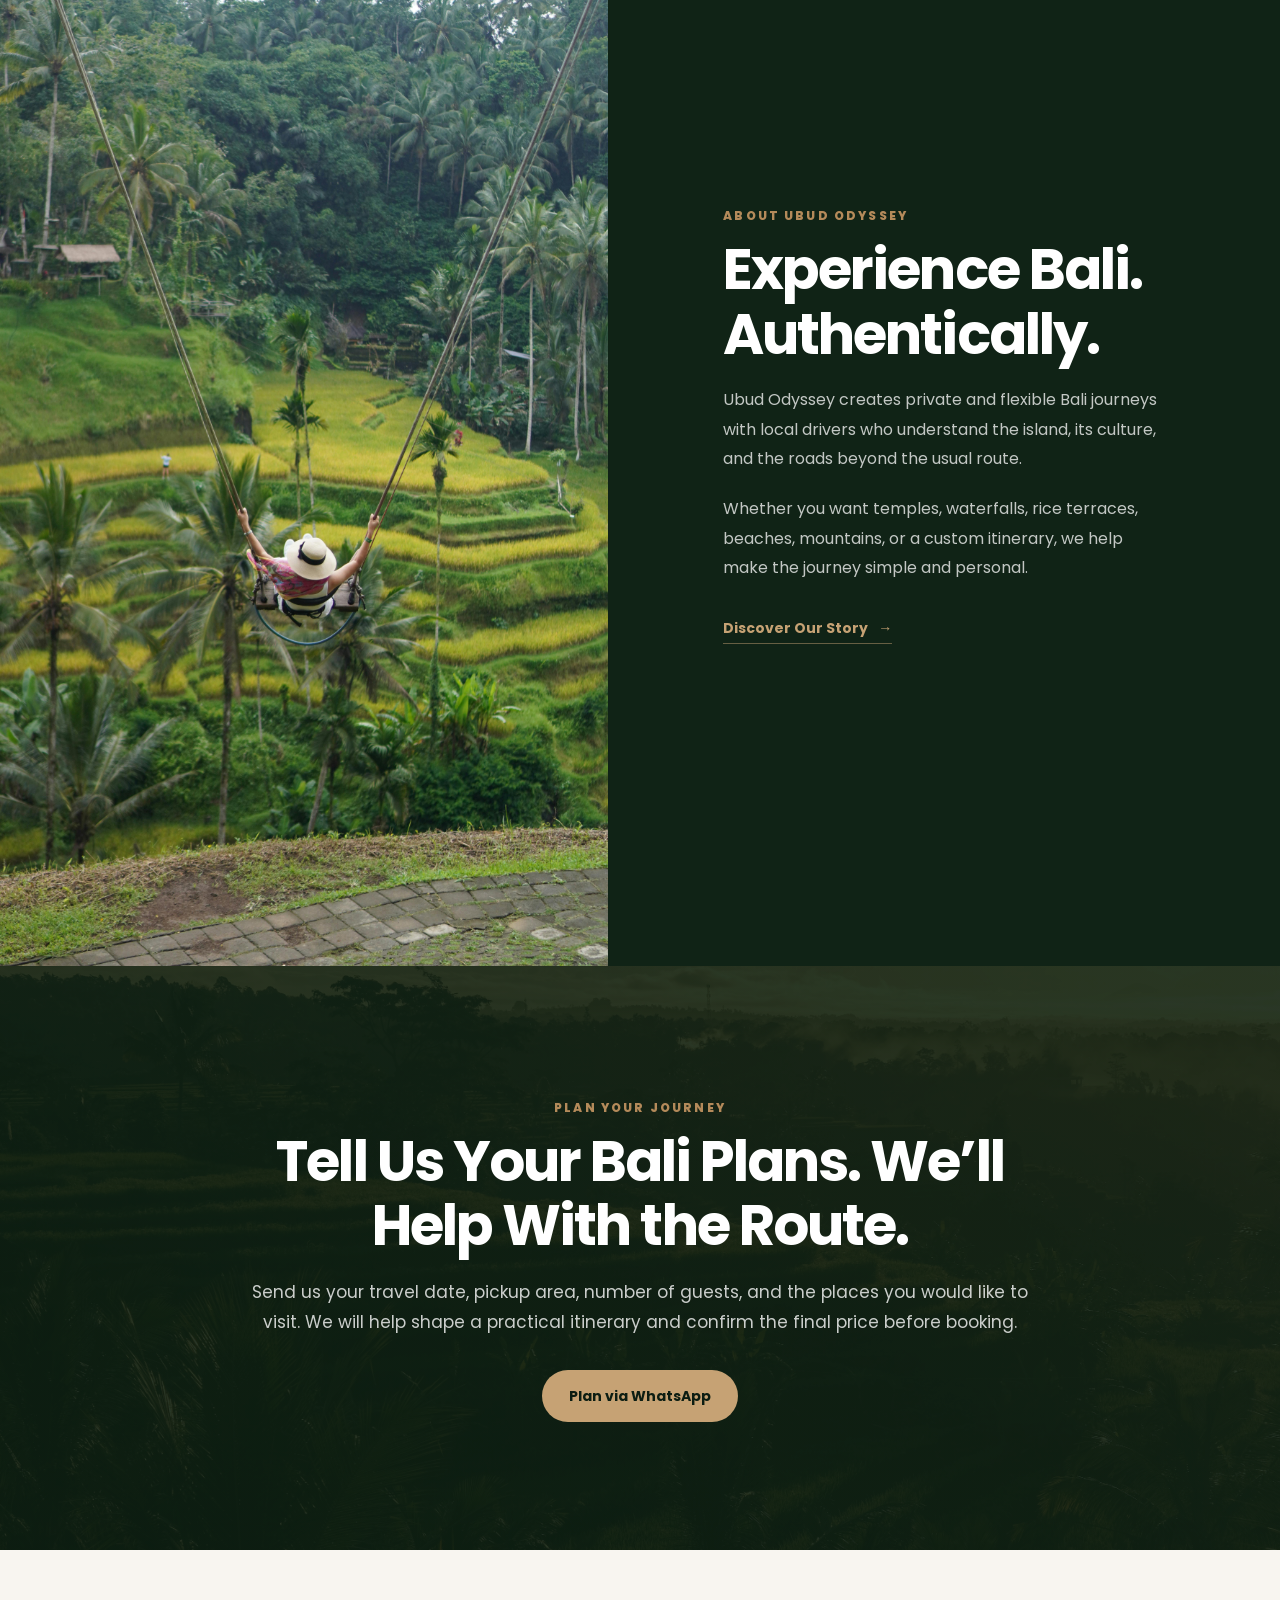
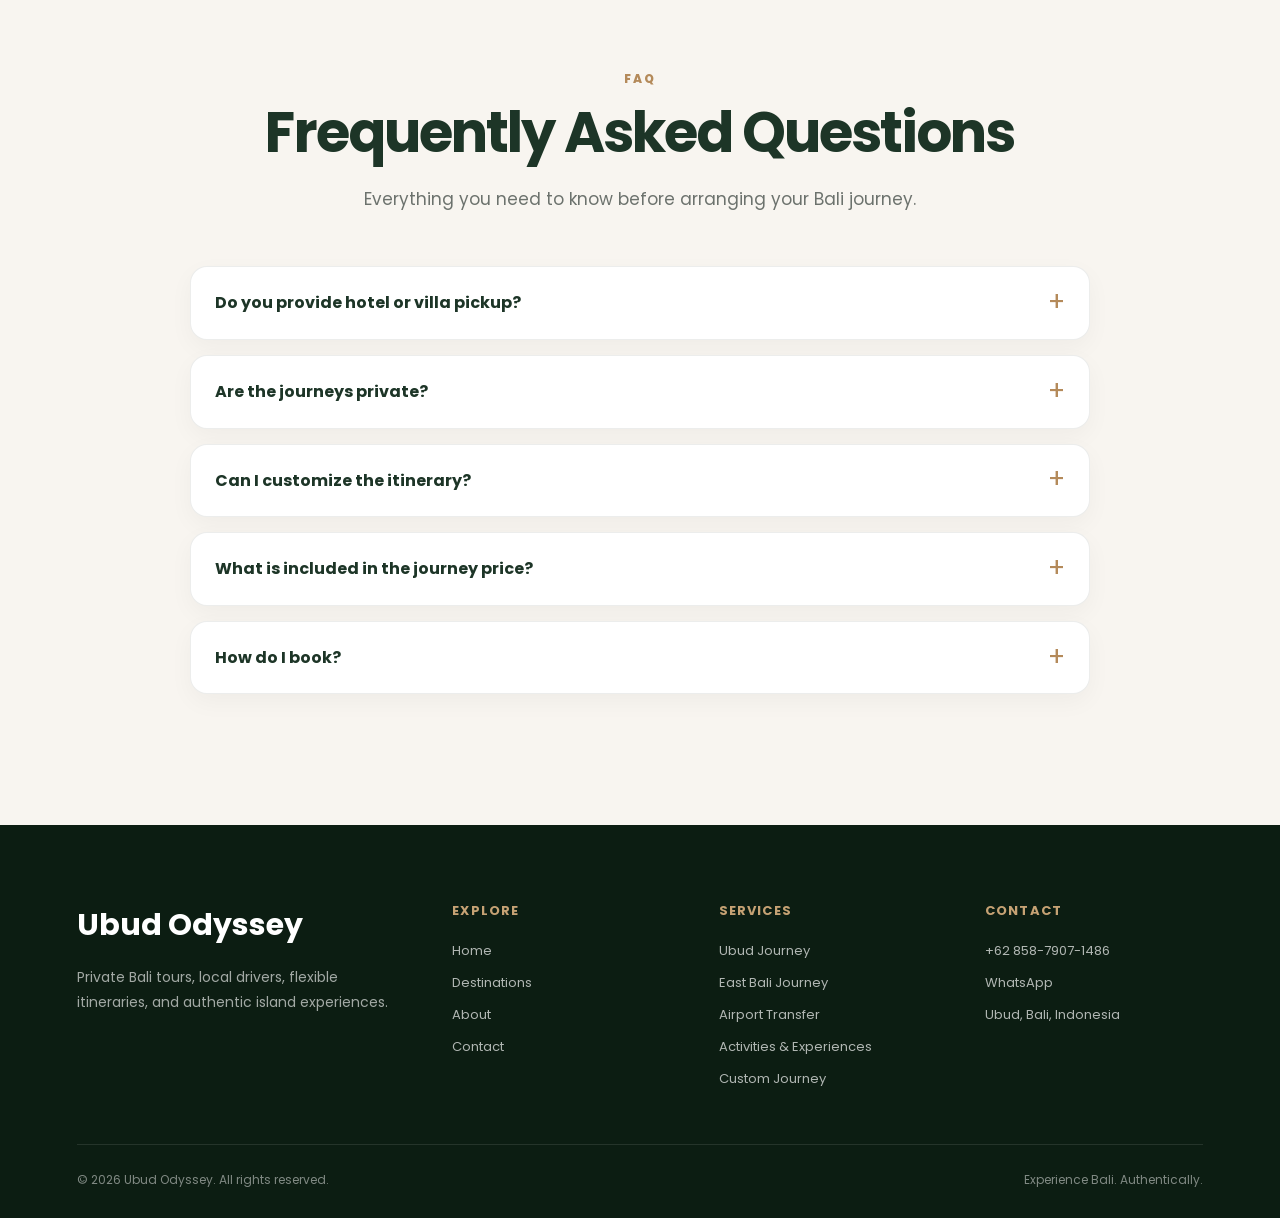
==== commit 13eed921: "Finalize Bali journey pricing and improve homepage conversion flow Updated Ubud Odyssey website from" ====
--- a/index.html
+++ b/index.html
@@ -5,11 +5,11 @@
   <meta charset="UTF-8">
   <meta name="viewport" content="width=device-width, initial-scale=1.0">
 
-  <title>Ubud Odyssey | Private Bali Tours & Airport Transfer</title>
+  <title>Ubud Odyssey | Private Bali Tours with Local Drivers</title>
 
   <meta
     name="description"
-    content="Private Bali tours, airport transfers, ATV, rafting, cultural activities, and custom travel experiences with local drivers in Bali."
+    content="Private Bali tours with local drivers, flexible itineraries, airport transfers, and custom journeys from Ubud. Explore Bali privately with Ubud Odyssey."
   >
   <meta name="robots" content="index, follow">
   <meta name="theme-color" content="#102316">
@@ -18,10 +18,10 @@
 
   <!-- Open Graph -->
   <meta property="og:type" content="website">
-  <meta property="og:title" content="Ubud Odyssey | Private Bali Tours">
+  <meta property="og:title" content="Ubud Odyssey | Private Bali Tours with Local Drivers">
   <meta
     property="og:description"
-    content="Explore Bali with a private car, local driver, and flexible itinerary."
+    content="Explore Bali privately with a local driver, comfortable vehicle, and flexible itinerary designed around your pace."
   >
   <meta property="og:url" content="https://ubudodyssey.com/">
   <meta property="og:image" content="https://ubudodyssey.com/img/bali.jpg">
@@ -53,6 +53,15 @@
     </style>
   </noscript>
 
+  <!-- Google tag (gtag.js) -->
+  <script async src="https://www.googletagmanager.com/gtag/js?id=G-KZEE7SNSSL"></script>
+  <script>
+    window.dataLayer = window.dataLayer || [];
+    function gtag(){dataLayer.push(arguments);}
+    gtag('js', new Date());
+    gtag('config', 'G-KZEE7SNSSL');
+  </script>
+
   <!-- Structured Data -->
   <script type="application/ld+json">
   {
@@ -60,10 +69,10 @@
     "@type": "TravelAgency",
     "name": "Ubud Odyssey",
     "url": "https://ubudodyssey.com/",
-    "logo": "https://ubudodyssey.com/img/Orange%20and%20Blue%20Minimal%20Travel%20Logo.png",
+    "logo": "https://ubudodyssey.com/img/ubud-odyssey-logo.png",
     "image": "https://ubudodyssey.com/img/bali.jpg",
     "description": "Private Bali tours, airport transfers, and flexible travel experiences with local drivers.",
-    "telephone": "+6281337780066",
+    "telephone": "+6285879071486",
     "areaServed": "Bali, Indonesia",
     "sameAs": [
       "https://www.instagram.com/ubudodyssey"
@@ -104,7 +113,7 @@
 
     <a
       class="nav-cta"
-      href="https://wa.me/6281337780066?text=Hello%20Ubud%20Odyssey%2C%20I%20would%20like%20to%20plan%20a%20private%20Bali%20tour."
+      href="https://wa.me/6285879071486?text=Hello%20Ubud%20Odyssey%2C%20I%20would%20like%20to%20plan%20a%20private%20Bali%20tour."
       target="_blank"
       rel="noopener noreferrer"
     >
@@ -142,25 +151,29 @@
     <div class="hero-overlay"></div>
 
     <div class="hero-content">
-      <span class="hero-eyebrow">Private Tours · Local Drivers · Flexible Itineraries</span>
-
-      <h1>Private Bali Tours with Local Insight</h1>
+      <span class="hero-eyebrow">
+        Private Bali Journeys · Local Drivers · Flexible Itineraries
+      </span>
+
+      <h1>Private Bali Tours with Local Drivers</h1>
 
       <p>
-        Discover Bali through authentic experiences, comfortable private transport,
-        and journeys designed around the way you want to explore.
+        Explore Bali in your own private vehicle with a local driver
+        and an itinerary designed around your pace.
       </p>
 
       <div class="hero-actions">
-        <a href="#tours" class="button button-primary">Explore Tours</a>
+        <a href="#tours" class="button button-primary">
+          Explore Bali Journeys
+        </a>
 
         <a
-          href="https://wa.me/6281337780066?text=Hello%20Ubud%20Odyssey%2C%20I%20would%20like%20to%20plan%20a%20private%20Bali%20tour."
+          href="https://wa.me/6285879071486?text=Hello%20Ubud%20Odyssey%2C%20I%20would%20like%20help%20planning%20my%20Bali%20journey."
           class="button button-outline"
           target="_blank"
           rel="noopener noreferrer"
         >
-          Chat on WhatsApp
+          Plan via WhatsApp
         </a>
       </div>
     </div>
@@ -180,18 +193,18 @@
     </div>
 
     <div class="trust-item">
-      <strong>Local</strong>
-      <span>Friendly Bali drivers</span>
+      <strong>Based in Ubud</strong>
+      <span>Local Bali travel support</span>
     </div>
 
     <div class="trust-item">
       <strong>Flexible</strong>
-      <span>Adjustable itinerary</span>
+      <span>Itinerary built around your pace</span>
     </div>
 
     <div class="trust-item">
-      <strong>Comfortable</strong>
-      <span>Private air-conditioned car</span>
+      <strong>Simple Booking</strong>
+      <span>Plan and confirm via WhatsApp</span>
     </div>
   </section>
 
@@ -212,10 +225,249 @@
 
       <div class="tour-grid">
 
+        <!-- UBUD PRIVATE JOURNEY -->
+        <article class="tour-card">
+          <img
+            src="img/ubud tour.jpg"
+            alt="Private Ubud Bali tour with local driver"
+            loading="lazy"
+            decoding="async"
+          >
+
+          <div class="tour-content">
+            <h3>Ubud Private Journey</h3>
+
+            <p>
+              Monkey Forest, Tegallalang, Tirta Empul,
+              coffee countryside and the cultural heart of Ubud.
+            </p>
+
+            <ul>
+              <li>✓ Private vehicle</li>
+              <li>✓ Local driver</li>
+              <li>✓ Up to 8 hours</li>
+            </ul>
+
+            <div class="tour-bottom">
+              <span>From IDR 750K / car</span>
+              <a href="ubud-tour.html">View Journey →</a>
+            </div>
+          </div>
+        </article>
+
+
+        <!-- KINTAMANI HIGHLAND JOURNEY -->
+        <article class="tour-card">
+          <img
+            src="img/kintamani.jpg"
+            alt="Private Kintamani Bali tour with Mount Batur view"
+            loading="lazy"
+            decoding="async"
+          >
+
+          <div class="tour-content">
+            <h3>Kintamani Highland Journey</h3>
+
+            <p>
+              Mount Batur, Lake Batur, Bali countryside,
+              coffee experiences and Tirta Empul.
+            </p>
+
+            <ul>
+              <li>✓ Private vehicle</li>
+              <li>✓ Local driver</li>
+              <li>✓ Up to 8 hours</li>
+            </ul>
+
+            <div class="tour-bottom">
+              <span>From IDR 800K / car</span>
+              <a href="kintamani-tour.html">View Journey →</a>
+            </div>
+          </div>
+        </article>
+
+
+        <!-- JATILUWIH & TANAH LOT JOURNEY -->
+        <article class="tour-card">
+          <img
+            src="img/jatiluwih.jpg"
+            alt="Private Jatiluwih and Tanah Lot Bali tour"
+            loading="lazy"
+            decoding="async"
+          >
+
+          <div class="tour-content">
+            <h3>Jatiluwih &amp; Tanah Lot Journey</h3>
+
+            <p>
+              Jatiluwih rice terraces, Batukaru,
+              Bali countryside and Tanah Lot at sunset.
+            </p>
+
+            <ul>
+              <li>✓ Private vehicle</li>
+              <li>✓ Local driver</li>
+              <li>✓ Approx. 9–10 hours</li>
+            </ul>
+
+            <div class="tour-bottom">
+              <span>From IDR 850K / car</span>
+              <a href="jatiluwih-tour.html">View Journey →</a>
+            </div>
+          </div>
+        </article>
+
+
+        <!-- SOUTH BALI JOURNEY -->
+        <article class="tour-card">
+          <img
+            src="img/uluwatu.jpg"
+            alt="Private South Bali and Uluwatu tour"
+            loading="lazy"
+            decoding="async"
+          >
+
+          <div class="tour-content">
+            <h3>South Bali Journey</h3>
+
+            <p>
+              Melasti Beach, Uluwatu Temple,
+              Kecak Dance and sunset around Jimbaran Bay.
+            </p>
+
+            <ul>
+              <li>✓ Private vehicle</li>
+              <li>✓ Local driver</li>
+              <li>✓ Approx. 9–10 hours</li>
+            </ul>
+
+            <div class="tour-bottom">
+              <span>From IDR 900K / car</span>
+              <a href="south-bali-tour.html">View Journey →</a>
+            </div>
+          </div>
+        </article>
+
+
+        <!-- EAST BALI JOURNEY -->
+        <article class="tour-card">
+          <img
+            src="img/east-bali-tour.jpg"
+            alt="Private East Bali tour with Lempuyang and Tirta Gangga"
+            loading="lazy"
+            decoding="async"
+            onerror="this.onerror=null;this.src='img/bali.jpg';"
+          >
+
+          <div class="tour-content">
+            <h3>East Bali Journey</h3>
+
+            <p>
+              Lempuyang Temple, Tirta Gangga,
+              Taman Ujung and peaceful eastern Bali landscapes.
+            </p>
+
+            <ul>
+              <li>✓ Private vehicle</li>
+              <li>✓ Local driver</li>
+              <li>✓ Approx. 10–12 hours</li>
+            </ul>
+
+            <div class="tour-bottom">
+              <span>From IDR 900K / car</span>
+              <a href="east-bali-tour.html">View Journey →</a>
+            </div>
+          </div>
+        </article>
+
+
+        <!-- NORTH BALI JOURNEY -->
+        <article class="tour-card">
+          <img
+            src="img/twin waterfall.jpg"
+            alt="Private North Bali tour with lakes and waterfalls"
+            loading="lazy"
+            decoding="async"
+          >
+
+          <div class="tour-content">
+            <h3>North Bali Journey</h3>
+
+            <p>
+              Ulun Danu Beratan, Handara Gate,
+              Twin Lakes and Banyumala Waterfall.
+            </p>
+
+            <ul>
+              <li>✓ Private vehicle</li>
+              <li>✓ Local driver</li>
+              <li>✓ Approx. 10–12 hours</li>
+            </ul>
+
+            <div class="tour-bottom">
+              <span>From IDR 950K / car</span>
+              <a href="north-bali-tour.html">View Journey →</a>
+            </div>
+          </div>
+        </article>
+
       </div>
 
       <div class="section-action">
         <a href="destinations.html" class="button button-dark">Explore All Experiences</a>
+      </div>
+    </section>
+
+
+    <!-- =========================
+         HOW BOOKING WORKS
+    ========================== -->
+    <section class="why-section booking-process-section">
+      <div class="section-header">
+        <span class="section-subtitle">Simple Booking</span>
+        <h2>From Idea to Bali Journey</h2>
+        <p>
+          You do not need to have everything planned.
+          Start with a few trip details and we will help shape a practical route.
+        </p>
+      </div>
+
+      <div class="feature-grid">
+        <article class="feature-card">
+          <span class="feature-number">01</span>
+          <h3>Choose a Journey</h3>
+          <p>
+            Pick one of our Bali journeys or tell us the places
+            you are most interested in visiting.
+          </p>
+        </article>
+
+        <article class="feature-card">
+          <span class="feature-number">02</span>
+          <h3>Send Your Trip Details</h3>
+          <p>
+            Share your travel date, pickup area, number of guests,
+            and preferred destinations through WhatsApp.
+          </p>
+        </article>
+
+        <article class="feature-card">
+          <span class="feature-number">03</span>
+          <h3>Confirm Route & Price</h3>
+          <p>
+            We help arrange a practical itinerary and confirm
+            the final journey price before booking.
+          </p>
+        </article>
+
+        <article class="feature-card">
+          <span class="feature-number">04</span>
+          <h3>Meet Your Driver</h3>
+          <p>
+            Your private driver picks you up from the agreed location
+            and your Bali journey begins.
+          </p>
+        </article>
       </div>
     </section>
 
@@ -264,7 +516,7 @@
               </a>
 
               <a
-                href="https://wa.me/6281337780066?text=Hello%20Ubud%20Odyssey%2C%20I%20would%20like%20to%20book%20an%20airport%20transfer."
+                href="https://wa.me/6285879071486?text=Hello%20Ubud%20Odyssey%2C%20I%20would%20like%20to%20book%20an%20airport%20transfer."
                 class="airport-secondary-link"
                 target="_blank"
                 rel="noopener noreferrer"
@@ -308,7 +560,7 @@
             <h3>ATV Adventure</h3>
             <p>Ride through jungle tracks, villages, rivers, and muddy Bali trails.</p>
             <a
-              href="https://wa.me/6281337780066?text=Hello%20Ubud%20Odyssey%2C%20I%20want%20to%20ask%20about%20ATV%20Adventure."
+              href="https://wa.me/6285879071486?text=Hello%20Ubud%20Odyssey%2C%20I%20want%20to%20ask%20about%20ATV%20Adventure."
               target="_blank"
               rel="noopener noreferrer"
             >
@@ -332,7 +584,7 @@
             <h3>White Water Rafting</h3>
             <p>Experience Bali's river scenery through a fun guided rafting adventure.</p>
             <a
-              href="https://wa.me/6281337780066?text=Hello%20Ubud%20Odyssey%2C%20I%20want%20to%20ask%20about%20White%20Water%20Rafting."
+              href="https://wa.me/6285879071486?text=Hello%20Ubud%20Odyssey%2C%20I%20want%20to%20ask%20about%20White%20Water%20Rafting."
               target="_blank"
               rel="noopener noreferrer"
             >
@@ -461,14 +713,15 @@
     <section class="booking-cta">
       <div class="booking-cta-content">
         <span class="section-subtitle">Plan Your Journey</span>
-        <h2>Not Sure Which Tour Fits Your Trip?</h2>
+        <h2>Tell Us Your Bali Plans. We’ll Help With the Route.</h2>
         <p>
-          Tell us your travel date, pickup area, group size, and the places
-          you would like to visit. We will help arrange the route.
+          Send us your travel date, pickup area, number of guests, and the places
+          you would like to visit. We will help shape a practical itinerary and confirm
+          the final price before booking.
         </p>
 
         <a
-          href="https://wa.me/6281337780066?text=Hello%20Ubud%20Odyssey%2C%20I%20would%20like%20help%20planning%20my%20Bali%20trip.%0A%0ATravel%20date%3A%0APickup%20area%3A%0ANumber%20of%20guests%3A%0APlaces%20I%20want%20to%20visit%3A"
+          href="https://wa.me/6285879071486?text=Hello%20Ubud%20Odyssey%2C%20I%20would%20like%20help%20planning%20a%20private%20Bali%20journey.%0A%0ATravel%20date%3A%0APickup%20area%3A%0ANumber%20of%20guests%3A%0APlaces%20I%20want%20to%20visit%3A"
           class="button button-gold"
           target="_blank"
           rel="noopener noreferrer"
@@ -498,7 +751,7 @@
         </details>
 
         <details class="faq-item">
-          <summary>Are the tours private?</summary>
+          <summary>Are the journeys private?</summary>
           <p>
             Yes. Each journey is arranged for your group only, using a private vehicle.
           </p>
@@ -513,9 +766,9 @@
         </details>
 
         <details class="faq-item">
-          <summary>What is included in the tour price?</summary>
-          <p>
-            Inclusions vary by tour. Please open the relevant tour detail page
+          <summary>What is included in the journey price?</summary>
+          <p>
+            Inclusions vary by journey. Please open the relevant journey detail page
             or contact us through WhatsApp for the exact information.
           </p>
         </details>
@@ -555,8 +808,8 @@
 
       <div class="footer-column">
         <h3>Services</h3>
-        <a href="ubud-tour.html">Ubud Tour</a>
-        <a href="east-bali-tour.html">East Bali Tour</a>
+        <a href="ubud-tour.html">Ubud Journey</a>
+        <a href="east-bali-tour.html">East Bali Journey</a>
         <a href="airport-transfer.html">Airport Transfer</a>
         <a href="destinations.html#activities">Activities & Experiences</a>
         <a href="destinations.html">Custom Journey</a>
@@ -564,9 +817,9 @@
 
       <div class="footer-column">
         <h3>Contact</h3>
-        <a href="tel:+6281337780066">+62 813-3778-0066</a>
+        <a href="tel:+6285879071486">+62 858-7907-1486</a>
         <a
-          href="https://wa.me/6281337780066"
+          href="https://wa.me/6285879071486"
           target="_blank"
           rel="noopener noreferrer"
         >
@@ -584,7 +837,7 @@
 
   <!-- Floating WhatsApp -->
   <a
-    href="https://wa.me/6281337780066?text=Hello%20Ubud%20Odyssey%2C%20I%20would%20like%20to%20ask%20about%20a%20private%20Bali%20tour."
+    href="https://wa.me/6285879071486?text=Hello%20Ubud%20Odyssey%2C%20I%20would%20like%20to%20ask%20about%20a%20private%20Bali%20tour."
     class="floating-whatsapp"
     target="_blank"
     rel="noopener noreferrer"
@@ -595,5 +848,23 @@
   </a>
 
   <script src="js/script.js" defer></script>
+
+  <!-- Conversion tracking: WhatsApp clicks -->
+  <script>
+    document.addEventListener('DOMContentLoaded', function () {
+      document.querySelectorAll('a[href*="wa.me/6285879071486"]').forEach(function (link) {
+        link.addEventListener('click', function () {
+          if (typeof gtag === 'function') {
+            gtag('event', 'whatsapp_click', {
+              event_category: 'conversion',
+              event_label: (link.textContent || 'WhatsApp').trim(),
+              link_url: link.href
+            });
+          }
+        });
+      });
+    });
+  </script>
+
 </body>
 </html>
--- a/css/style.css
+++ b/css/style.css
@@ -2709,3 +2709,1649 @@
     flex-direction: column;
   }
 }
+
+/* =================================
+   UBUD ODYSSEY - JOURNEY PRICING
+================================= */
+
+.journey-pricing-section {
+    padding: 100px 7%;
+    background: #f8f5f0;
+}
+
+.journey-pricing-header {
+    max-width: 760px;
+    margin: 0 auto 60px;
+    text-align: center;
+}
+
+.journey-subtitle {
+    display: block;
+    margin-bottom: 15px;
+
+    color: #b48a5a;
+
+    font-size: 13px;
+    font-weight: 600;
+
+    letter-spacing: 3px;
+}
+
+.journey-pricing-header h2 {
+    margin-bottom: 20px;
+
+    color: #102316;
+
+    font-size: 48px;
+    line-height: 1.15;
+}
+
+.journey-pricing-header p {
+    color: #5f685f;
+
+    font-size: 16px;
+    line-height: 1.8;
+}
+
+
+/* GRID */
+
+.journey-pricing-grid {
+    max-width: 1200px;
+    margin: auto;
+
+    display: grid;
+
+    grid-template-columns:
+        repeat(3, 1fr);
+
+    gap: 25px;
+}
+
+
+/* CARD */
+
+.journey-price-card {
+    position: relative;
+
+    display: flex;
+    flex-direction: column;
+
+    padding: 38px 32px;
+
+    background: #ffffff;
+
+    border: 1px solid rgba(16, 35, 22, 0.08);
+
+    border-radius: 4px;
+
+    transition:
+        transform 0.3s ease,
+        box-shadow 0.3s ease;
+}
+
+.journey-price-card:hover {
+    transform: translateY(-5px);
+
+    box-shadow:
+        0 18px 40px
+        rgba(16, 35, 22, 0.08);
+}
+
+
+/* LOCATION */
+
+.journey-location {
+    margin-bottom: 16px;
+
+    color: #b48a5a;
+
+    font-size: 12px;
+    font-weight: 600;
+
+    letter-spacing: 2px;
+}
+
+
+/* TITLE */
+
+.journey-price-card h3 {
+    margin-bottom: 12px;
+
+    color: #102316;
+
+    font-size: 26px;
+    line-height: 1.3;
+}
+
+
+/* DURATION */
+
+.journey-duration {
+    margin-bottom: 28px;
+
+    color: #747b74;
+
+    font-size: 14px;
+}
+
+
+/* PRICE */
+
+.journey-price {
+    margin-bottom: 25px;
+
+    display: flex;
+    align-items: baseline;
+
+    flex-wrap: wrap;
+
+    gap: 8px;
+}
+
+.journey-price span {
+    color: #777;
+
+    font-size: 13px;
+
+    text-transform: uppercase;
+
+    letter-spacing: 1px;
+}
+
+.journey-price strong {
+    color: #102316;
+
+    font-size: 32px;
+}
+
+.journey-price small {
+    color: #777;
+
+    font-size: 13px;
+}
+
+
+/* DESCRIPTION */
+
+.journey-description {
+    flex-grow: 1;
+
+    margin-bottom: 30px;
+
+    color: #616861;
+
+    font-size: 15px;
+
+    line-height: 1.7;
+}
+
+
+/* BUTTON */
+
+.journey-btn {
+    display: inline-block;
+
+    width: 100%;
+
+    padding: 14px 20px;
+
+    text-align: center;
+
+    text-decoration: none;
+
+    background: #102316;
+
+    color: #ffffff;
+
+    border-radius: 3px;
+
+    font-size: 13px;
+    font-weight: 600;
+
+    letter-spacing: 0.8px;
+
+    transition:
+        background 0.3s ease,
+        color 0.3s ease;
+}
+
+.journey-btn:hover {
+    background: #b48a5a;
+
+    color: #ffffff;
+}
+
+
+/* AIRPORT CARD */
+
+.journey-transfer-card {
+    background: #102316;
+}
+
+.journey-transfer-card h3,
+.journey-transfer-card .journey-price strong {
+    color: #ffffff;
+}
+
+.journey-transfer-card .journey-duration,
+.journey-transfer-card .journey-description,
+.journey-transfer-card .journey-price span,
+.journey-transfer-card .journey-price small {
+    color: rgba(255,255,255,0.7);
+}
+
+.journey-transfer-card .journey-btn {
+    background: #b48a5a;
+}
+
+.journey-transfer-card .journey-btn:hover {
+    background: #ffffff;
+
+    color: #102316;
+}
+
+
+/* EXTRA TIME */
+
+.journey-extra-time {
+    max-width: 1200px;
+
+    margin: 40px auto 0;
+
+    padding: 28px 35px;
+
+    display: flex;
+    align-items: center;
+
+    gap: 25px;
+
+    background: #102316;
+
+    color: #ffffff;
+}
+
+.journey-extra-time span {
+    color: #b48a5a;
+
+    font-size: 12px;
+    font-weight: 600;
+
+    letter-spacing: 2px;
+}
+
+.journey-extra-time strong {
+    font-size: 22px;
+}
+
+.journey-extra-time p {
+    margin-left: auto;
+
+    color: rgba(255,255,255,0.7);
+
+    font-size: 14px;
+}
+
+
+/* PRICE NOTE */
+
+.journey-price-note {
+    max-width: 950px;
+
+    margin: 30px auto 0;
+
+    text-align: center;
+}
+
+.journey-price-note p {
+    color: #777;
+
+    font-size: 13px;
+
+    line-height: 1.7;
+}
+
+
+/* =================================
+   TABLET
+================================= */
+
+@media (max-width: 992px) {
+
+    .journey-pricing-grid {
+        grid-template-columns:
+            repeat(2, 1fr);
+    }
+
+}
+
+
+/* =================================
+   MOBILE
+================================= */
+
+@media (max-width: 650px) {
+
+    .journey-pricing-section {
+        padding: 70px 20px;
+    }
+
+    .journey-pricing-header h2 {
+        font-size: 36px;
+    }
+
+    .journey-pricing-grid {
+        grid-template-columns: 1fr;
+    }
+
+    .journey-price-card {
+        padding: 30px 25px;
+    }
+
+    .journey-extra-time {
+        flex-direction: column;
+
+        align-items: flex-start;
+
+        gap: 10px;
+    }
+
+    .journey-extra-time p {
+        margin-left: 0;
+    }
+
+}
+
+/* ================================
+   AIRPORT TRANSFER - WIDE CARD
+================================ */
+
+.journey-transfer-wide {
+    grid-column: 1 / -1;
+
+    display: grid;
+    grid-template-columns: 1.4fr 0.9fr;
+
+    max-width: 1200px;
+
+    background: #102316;
+
+    color: #ffffff;
+
+    overflow: hidden;
+}
+
+
+.journey-transfer-info {
+    padding: 55px 60px;
+}
+
+
+.journey-transfer-info .journey-location {
+    display: block;
+
+    margin-bottom: 25px;
+
+    color: #b48a5a;
+
+    font-size: 12px;
+    font-weight: 600;
+
+    letter-spacing: 2px;
+}
+
+
+.journey-transfer-info h3 {
+    margin-bottom: 20px;
+
+    color: #ffffff;
+
+    font-size: 34px;
+
+    line-height: 1.25;
+}
+
+
+.journey-transfer-info p {
+    max-width: 600px;
+
+    color: rgba(255,255,255,0.72);
+
+    font-size: 16px;
+
+    line-height: 1.8;
+}
+
+
+/* RIGHT SIDE */
+
+.journey-transfer-price {
+    padding: 55px 50px;
+
+    display: flex;
+    flex-direction: column;
+    justify-content: center;
+
+    background: rgba(255,255,255,0.04);
+
+    border-left: 1px solid rgba(255,255,255,0.1);
+}
+
+
+.transfer-from {
+    margin-bottom: 8px;
+
+    color: #b48a5a;
+
+    font-size: 12px;
+    font-weight: 600;
+
+    letter-spacing: 2px;
+}
+
+
+.journey-transfer-price strong {
+    color: #ffffff;
+
+    font-size: 38px;
+}
+
+
+.journey-transfer-price small {
+    margin-left: 8px;
+
+    color: rgba(255,255,255,0.7);
+
+    font-size: 14px;
+}
+
+
+.journey-transfer-price p {
+    margin: 18px 0 25px;
+
+    color: rgba(255,255,255,0.65);
+
+    font-size: 14px;
+
+    line-height: 1.6;
+}
+
+
+.journey-transfer-btn {
+    display: inline-block;
+
+    padding: 15px 24px;
+
+    background: #b48a5a;
+
+    color: #ffffff;
+
+    text-decoration: none;
+
+    text-align: center;
+
+    font-size: 14px;
+    font-weight: 600;
+
+    transition: 0.3s ease;
+}
+
+
+.journey-transfer-btn:hover {
+    background: #ffffff;
+
+    color: #102316;
+}
+
+
+/* MOBILE */
+
+@media (max-width: 700px) {
+
+    .journey-transfer-wide {
+        grid-template-columns: 1fr;
+    }
+
+    .journey-transfer-info,
+    .journey-transfer-price {
+        padding: 35px 28px;
+    }
+
+    .journey-transfer-price {
+        border-left: none;
+
+        border-top:
+            1px solid rgba(255,255,255,0.1);
+    }
+
+    .journey-transfer-info h3 {
+        font-size: 28px;
+    }
+
+    .journey-transfer-price strong {
+        font-size: 34px;
+    }
+
+}
+
+/* =========================================
+   UBUD PRIVATE JOURNEY
+   UBUD ODYSSEY
+========================================= */
+
+.ubud-tour-page {
+    background: #f8f5f0;
+    color: #1d3527;
+}
+
+
+/* =========================================
+   HERO
+========================================= */
+
+.ubud-tour-hero {
+    position: relative;
+
+    min-height: 690px;
+
+    padding: 100px 7% 85px;
+
+    display: flex;
+    align-items: flex-end;
+
+    background-image:
+        url("../img/ubud-tour.jpg");
+
+    background-size: cover;
+    background-position: center;
+
+    overflow: hidden;
+}
+
+
+.ubud-tour-hero-overlay {
+    position: absolute;
+
+    inset: 0;
+
+    background:
+        linear-gradient(
+            180deg,
+            rgba(5, 20, 12, 0.15) 10%,
+            rgba(5, 20, 12, 0.38) 50%,
+            rgba(5, 20, 12, 0.92) 100%
+        );
+}
+
+
+.ubud-tour-hero-content {
+    position: relative;
+
+    z-index: 2;
+
+    max-width: 850px;
+}
+
+
+.ubud-tour-eyebrow,
+.ubud-tour-section-label {
+    display: block;
+
+    margin-bottom: 16px;
+
+    color: #b48a5a;
+
+    font-size: 12px;
+
+    font-weight: 600;
+
+    letter-spacing: 3px;
+}
+
+
+.ubud-tour-hero h1 {
+    margin: 0 0 25px;
+
+    max-width: 900px;
+
+    color: #ffffff;
+
+    font-size: clamp(52px, 7vw, 90px);
+
+    line-height: 1.03;
+}
+
+
+.ubud-tour-hero p {
+    max-width: 690px;
+
+    margin: 0 0 35px;
+
+    color: rgba(255,255,255,0.82);
+
+    font-size: 18px;
+
+    line-height: 1.8;
+}
+
+
+.ubud-tour-hero-actions {
+    display: flex;
+
+    align-items: center;
+
+    gap: 25px;
+
+    flex-wrap: wrap;
+}
+
+
+.ubud-tour-hero-actions span {
+    color: rgba(255,255,255,0.8);
+
+    font-size: 14px;
+}
+
+
+.ubud-tour-primary-btn {
+    display: inline-block;
+
+    padding: 16px 30px;
+
+    background: #b48a5a;
+
+    color: #ffffff;
+
+    text-decoration: none;
+
+    font-size: 14px;
+
+    font-weight: 600;
+
+    transition: 0.3s ease;
+}
+
+
+.ubud-tour-primary-btn:hover {
+    background: #ffffff;
+
+    color: #102316;
+}
+
+
+/* =========================================
+   INTRO
+========================================= */
+
+.ubud-tour-intro {
+    max-width: 1200px;
+
+    margin: auto;
+
+    padding: 110px 7%;
+
+    display: grid;
+
+    grid-template-columns: 1fr 1fr;
+
+    gap: 90px;
+}
+
+
+.ubud-tour-intro-title h2 {
+    margin: 0;
+
+    color: #102316;
+
+    font-size: 52px;
+
+    line-height: 1.15;
+}
+
+
+.ubud-tour-intro-copy p {
+    margin: 0 0 22px;
+
+    color: #626b64;
+
+    font-size: 17px;
+
+    line-height: 1.9;
+}
+
+
+/* =========================================
+   DETAILS
+========================================= */
+
+.ubud-tour-details {
+    max-width: 1200px;
+
+    margin: auto;
+
+    display: grid;
+
+    grid-template-columns: repeat(4, 1fr);
+
+    background: #102316;
+}
+
+
+.ubud-tour-detail {
+    padding: 36px;
+
+    border-right:
+        1px solid rgba(255,255,255,0.1);
+}
+
+
+.ubud-tour-detail:last-child {
+    border-right: none;
+}
+
+
+.ubud-tour-detail span {
+    display: block;
+
+    margin-bottom: 10px;
+
+    color: #b48a5a;
+
+    font-size: 11px;
+
+    letter-spacing: 2px;
+}
+
+
+.ubud-tour-detail strong {
+    color: #ffffff;
+
+    font-size: 18px;
+}
+
+
+/* =========================================
+   FEATURED STOPS
+========================================= */
+
+.ubud-tour-stops {
+    max-width: 1200px;
+
+    margin: auto;
+
+    padding: 120px 7%;
+}
+
+
+.ubud-tour-stops-header {
+    max-width: 700px;
+
+    margin-bottom: 60px;
+}
+
+
+.ubud-tour-stops-header h2 {
+    margin: 0 0 20px;
+
+    color: #102316;
+
+    font-size: 52px;
+
+    line-height: 1.15;
+}
+
+
+.ubud-tour-stops-header p {
+    color: #657066;
+
+    font-size: 16px;
+
+    line-height: 1.8;
+}
+
+
+.ubud-tour-stops-grid {
+    display: grid;
+
+    grid-template-columns:
+        repeat(2, 1fr);
+
+    gap: 30px;
+}
+
+
+.ubud-stop-card {
+    background: #ffffff;
+
+    overflow: hidden;
+}
+
+
+.ubud-stop-image {
+    width: 100%;
+
+    height: 420px;
+
+    overflow: hidden;
+}
+
+
+.ubud-stop-image img {
+    width: 100%;
+    height: 100%;
+
+    display: block;
+
+    object-fit: cover;
+
+    transition: transform 0.6s ease;
+}
+
+
+.ubud-stop-card:hover img {
+    transform: scale(1.035);
+}
+
+
+.ubud-stop-content {
+    padding: 35px;
+}
+
+
+.ubud-stop-content span {
+    display: block;
+
+    margin-bottom: 15px;
+
+    color: #b48a5a;
+
+    font-size: 11px;
+
+    font-weight: 600;
+
+    letter-spacing: 2px;
+}
+
+
+.ubud-stop-content h3 {
+    margin: 0 0 15px;
+
+    color: #102316;
+
+    font-size: 28px;
+
+    line-height: 1.25;
+}
+
+
+.ubud-stop-content p {
+    margin: 0;
+
+    color: #667067;
+
+    font-size: 15px;
+
+    line-height: 1.8;
+}
+
+
+/* =========================================
+   PRICE
+========================================= */
+
+.ubud-tour-price {
+    max-width: 1200px;
+
+    margin: 0 auto 100px;
+
+    padding: 65px;
+
+    display: grid;
+
+    grid-template-columns: 0.9fr 1.1fr;
+
+    gap: 80px;
+
+    background: #ffffff;
+}
+
+
+.ubud-tour-price-row {
+    display: flex;
+
+    align-items: baseline;
+
+    gap: 10px;
+
+    flex-wrap: wrap;
+}
+
+
+.ubud-tour-from {
+    color: #b48a5a;
+
+    font-size: 12px;
+
+    font-weight: 600;
+
+    letter-spacing: 2px;
+}
+
+
+.ubud-tour-price-row strong {
+    color: #102316;
+
+    font-size: 48px;
+
+    line-height: 1;
+}
+
+
+.ubud-tour-price-row small {
+    color: #747b74;
+
+    font-size: 16px;
+}
+
+
+.ubud-tour-price-main > p {
+    color: #737a73;
+
+    font-size: 14px;
+}
+
+
+.ubud-tour-price-copy h3 {
+    margin: 0 0 18px;
+
+    color: #102316;
+
+    font-size: 28px;
+}
+
+
+.ubud-tour-price-copy p {
+    color: #5e685f;
+
+    font-size: 16px;
+
+    line-height: 1.8;
+}
+
+
+.ubud-tour-price-copy small {
+    display: block;
+
+    margin-top: 20px;
+
+    color: #858b85;
+
+    font-size: 13px;
+
+    line-height: 1.7;
+}
+
+
+/* =========================================
+   ITINERARY
+========================================= */
+
+.ubud-tour-itinerary {
+    max-width: 1050px;
+
+    margin: auto;
+
+    padding: 40px 7% 120px;
+}
+
+
+.ubud-tour-itinerary-header {
+    max-width: 650px;
+
+    margin-bottom: 65px;
+}
+
+
+.ubud-tour-itinerary-header h2 {
+    margin: 0 0 20px;
+
+    color: #102316;
+
+    font-size: 52px;
+
+    line-height: 1.15;
+}
+
+
+.ubud-tour-itinerary-header p {
+    color: #667067;
+
+    line-height: 1.8;
+}
+
+
+.ubud-tour-timeline {
+    border-top: 1px solid #d9d6d0;
+}
+
+
+.ubud-tour-timeline-item {
+    padding: 34px 0;
+
+    display: grid;
+
+    grid-template-columns: 150px 1fr;
+
+    gap: 30px;
+
+    border-bottom:
+        1px solid #d9d6d0;
+}
+
+
+.ubud-tour-time {
+    color: #b48a5a;
+
+    font-size: 18px;
+
+    font-weight: 600;
+}
+
+
+.ubud-tour-timeline-item h3 {
+    margin: 0 0 8px;
+
+    color: #102316;
+
+    font-size: 24px;
+}
+
+
+.ubud-tour-timeline-item p {
+    max-width: 650px;
+
+    margin: 0;
+
+    color: #677068;
+
+    line-height: 1.7;
+}
+
+
+/* FLEXIBLE */
+
+.ubud-tour-flexible {
+    margin-top: 50px;
+
+    padding: 40px;
+
+    display: grid;
+
+    grid-template-columns: 1fr 1fr;
+
+    gap: 50px;
+
+    background: #ebe4da;
+}
+
+
+.ubud-tour-flexible span {
+    color: #b48a5a;
+
+    font-size: 11px;
+
+    font-weight: 600;
+
+    letter-spacing: 2px;
+}
+
+
+.ubud-tour-flexible h3 {
+    margin: 12px 0 0;
+
+    color: #102316;
+
+    font-size: 26px;
+}
+
+
+.ubud-tour-flexible p {
+    margin: 0;
+
+    color: #616a62;
+
+    line-height: 1.8;
+}
+
+
+/* =========================================
+   INCLUDED
+========================================= */
+
+.ubud-tour-inclusions {
+    max-width: 1200px;
+
+    margin: auto;
+
+    padding: 0 7% 100px;
+
+    display: grid;
+
+    grid-template-columns: 1fr 1fr;
+
+    gap: 25px;
+}
+
+
+.ubud-tour-inclusion-card {
+    padding: 55px;
+
+    background: #ffffff;
+}
+
+
+.ubud-tour-not-included {
+    background: #ebe4da;
+}
+
+
+.ubud-tour-inclusion-card h2 {
+    margin: 0 0 35px;
+
+    color: #102316;
+
+    font-size: 34px;
+}
+
+
+.ubud-tour-inclusion-card ul {
+    list-style: none;
+
+    padding: 0;
+
+    margin: 0;
+}
+
+
+.ubud-tour-inclusion-card li {
+    position: relative;
+
+    padding: 14px 0 14px 30px;
+
+    color: #596259;
+
+    border-bottom:
+        1px solid rgba(16,35,22,0.08);
+}
+
+
+.ubud-tour-inclusion-card li::before {
+    content: "✓";
+
+    position: absolute;
+
+    left: 0;
+
+    color: #b48a5a;
+
+    font-weight: 700;
+}
+
+
+.ubud-tour-not-included li::before {
+    content: "—";
+}
+
+
+/* =========================================
+   EXTRA TIME
+========================================= */
+
+.ubud-tour-extra-time {
+    max-width: 1200px;
+
+    margin: 0 auto 100px;
+
+    padding: 35px 45px;
+
+    display: grid;
+
+    grid-template-columns:
+        0.8fr 1fr 2fr;
+
+    align-items: center;
+
+    gap: 35px;
+
+    background: #102316;
+
+    color: #ffffff;
+}
+
+
+.ubud-tour-extra-time span {
+    color: #b48a5a;
+
+    font-size: 12px;
+
+    font-weight: 600;
+
+    letter-spacing: 2px;
+}
+
+
+.ubud-tour-extra-time strong {
+    font-size: 26px;
+}
+
+
+.ubud-tour-extra-time p {
+    margin: 0;
+
+    color: rgba(255,255,255,0.72);
+
+    line-height: 1.7;
+}
+
+
+/* =========================================
+   FINAL CTA
+========================================= */
+
+.ubud-tour-final-cta {
+    padding: 115px 7%;
+
+    text-align: center;
+
+    background: #102316;
+
+    color: #ffffff;
+}
+
+
+.ubud-tour-final-cta h2 {
+    max-width: 760px;
+
+    margin: 0 auto 25px;
+
+    color: #ffffff;
+
+    font-size: 58px;
+
+    line-height: 1.1;
+}
+
+
+.ubud-tour-final-cta p {
+    max-width: 650px;
+
+    margin: 0 auto 35px;
+
+    color: rgba(255,255,255,0.75);
+
+    font-size: 17px;
+
+    line-height: 1.8;
+}
+
+
+.ubud-tour-final-cta small {
+    display: block;
+
+    margin-top: 25px;
+
+    color: rgba(255,255,255,0.55);
+
+    font-size: 13px;
+}
+
+
+/* =========================================
+   TABLET
+========================================= */
+
+@media (max-width: 900px) {
+
+    .ubud-tour-intro,
+    .ubud-tour-price,
+    .ubud-tour-flexible {
+        grid-template-columns: 1fr;
+    }
+
+
+    .ubud-tour-details {
+        grid-template-columns: repeat(2, 1fr);
+    }
+
+
+    .ubud-tour-inclusions {
+        grid-template-columns: 1fr;
+    }
+
+}
+
+
+/* =========================================
+   MOBILE
+========================================= */
+
+@media (max-width: 650px) {
+
+    .ubud-tour-hero {
+        min-height: 620px;
+
+        padding:
+            110px 24px 55px;
+    }
+
+
+    .ubud-tour-hero h1 {
+        font-size: 47px;
+    }
+
+
+    .ubud-tour-hero p {
+        font-size: 16px;
+    }
+
+
+    .ubud-tour-intro {
+        padding:
+            75px 24px;
+
+        gap: 35px;
+    }
+
+
+    .ubud-tour-intro-title h2,
+    .ubud-tour-stops-header h2,
+    .ubud-tour-itinerary-header h2 {
+        font-size: 38px;
+    }
+
+
+    .ubud-tour-details {
+        grid-template-columns: 1fr;
+    }
+
+
+    .ubud-tour-detail {
+        border-right: none;
+
+        border-bottom:
+            1px solid rgba(255,255,255,0.1);
+    }
+
+
+    .ubud-tour-stops {
+        padding:
+            80px 20px;
+    }
+
+
+    .ubud-tour-stops-grid {
+        grid-template-columns: 1fr;
+
+        gap: 20px;
+    }
+
+
+    .ubud-stop-image {
+        height: 320px;
+    }
+
+
+    .ubud-tour-price {
+        margin:
+            0 20px 80px;
+
+        padding:
+            35px 28px;
+
+        grid-template-columns: 1fr;
+
+        gap: 40px;
+    }
+
+
+    .ubud-tour-price-row strong {
+        font-size: 38px;
+    }
+
+
+    .ubud-tour-itinerary {
+        padding:
+            20px 24px 80px;
+    }
+
+
+    .ubud-tour-timeline-item {
+        grid-template-columns: 1fr;
+
+        gap: 10px;
+    }
+
+
+    .ubud-tour-flexible {
+        padding: 30px;
+
+        gap: 25px;
+    }
+
+
+    .ubud-tour-inclusions {
+        padding:
+            0 20px 70px;
+    }
+
+
+    .ubud-tour-inclusion-card {
+        padding: 35px 28px;
+    }
+
+
+    .ubud-tour-extra-time {
+        margin:
+            0 20px 70px;
+
+        padding: 30px;
+
+        grid-template-columns: 1fr;
+
+        gap: 12px;
+    }
+
+
+    .ubud-tour-final-cta {
+        padding:
+            85px 24px;
+    }
+
+
+    .ubud-tour-final-cta h2 {
+        font-size: 42px;
+    }
+
+}
+
+/* ===============================
+   KINTAMANI FINAL CTA
+================================ */
+
+.kintamani-final-cta {
+    padding: 85px 7% 90px;
+}
+
+.kintamani-final-cta h2 {
+    max-width: 900px;
+    margin: 0 auto 22px;
+
+    font-size: 52px;
+    line-height: 1.15;
+}
+
+.kintamani-final-cta > p {
+    max-width: 760px;
+    margin: 0 auto 32px;
+
+    line-height: 1.8;
+}
+
+.kintamani-final-cta a {
+    margin-top: 5px;
+}
+
+@media (max-width: 650px) {
+
+    .kintamani-final-cta {
+        padding: 70px 24px;
+    }
+
+    .kintamani-final-cta h2 {
+        font-size: 38px;
+    }
+
+}
+
+/* ===============================
+   SOUTH BALI FINAL CTA
+================================ */
+
+.south-final-cta {
+    padding: 85px 7% 90px;
+}
+
+.south-final-cta h2 {
+    max-width: 900px;
+    margin: 0 auto 22px;
+
+    font-size: 52px;
+    line-height: 1.15;
+}
+
+.south-final-cta > p {
+    max-width: 760px;
+    margin: 0 auto 32px;
+
+    line-height: 1.8;
+}
+
+@media (max-width: 650px) {
+
+    .south-final-cta {
+        padding: 70px 24px;
+    }
+
+    .south-final-cta h2 {
+        font-size: 38px;
+    }
+
+}
+
+/* ===============================
+   JATILUWIH FINAL CTA
+================================ */
+
+.jatiluwih-final-cta {
+    padding: 85px 7% 90px;
+}
+
+.jatiluwih-final-cta h2 {
+    max-width: 900px;
+    margin: 0 auto 22px;
+
+    font-size: 52px;
+    line-height: 1.15;
+}
+
+.jatiluwih-final-cta > p {
+    max-width: 760px;
+    margin: 0 auto 32px;
+
+    line-height: 1.8;
+}
+
+
+@media (max-width: 650px) {
+
+    .jatiluwih-final-cta {
+        padding: 70px 24px;
+    }
+
+    .jatiluwih-final-cta h2 {
+        font-size: 38px;
+    }
+
+}
+
+/* ===============================
+   EAST BALI FINAL CTA
+================================ */
+
+.east-final-cta {
+    padding: 85px 7% 90px;
+}
+
+.east-final-cta h2 {
+    max-width: 900px;
+    margin: 0 auto 22px;
+
+    font-size: 52px;
+    line-height: 1.15;
+}
+
+.east-final-cta > p {
+    max-width: 760px;
+    margin: 0 auto 32px;
+
+    line-height: 1.8;
+}
+
+
+@media (max-width: 650px) {
+
+    .east-final-cta {
+        padding: 70px 24px;
+    }
+
+    .east-final-cta h2 {
+        font-size: 38px;
+    }
+
+}
+
+/* ===============================
+   NORTH BALI FINAL CTA
+================================ */
+
+.north-final-cta {
+    padding: 85px 7% 90px;
+}
+
+.north-final-cta h2 {
+    max-width: 900px;
+    margin: 0 auto 22px;
+
+    font-size: 52px;
+    line-height: 1.15;
+}
+
+.north-final-cta > p {
+    max-width: 760px;
+    margin: 0 auto 32px;
+
+    line-height: 1.8;
+}
+
+
+@media (max-width: 650px) {
+
+    .north-final-cta {
+        padding: 70px 24px;
+    }
+
+    .north-final-cta h2 {
+        font-size: 38px;
+    }
+
+}
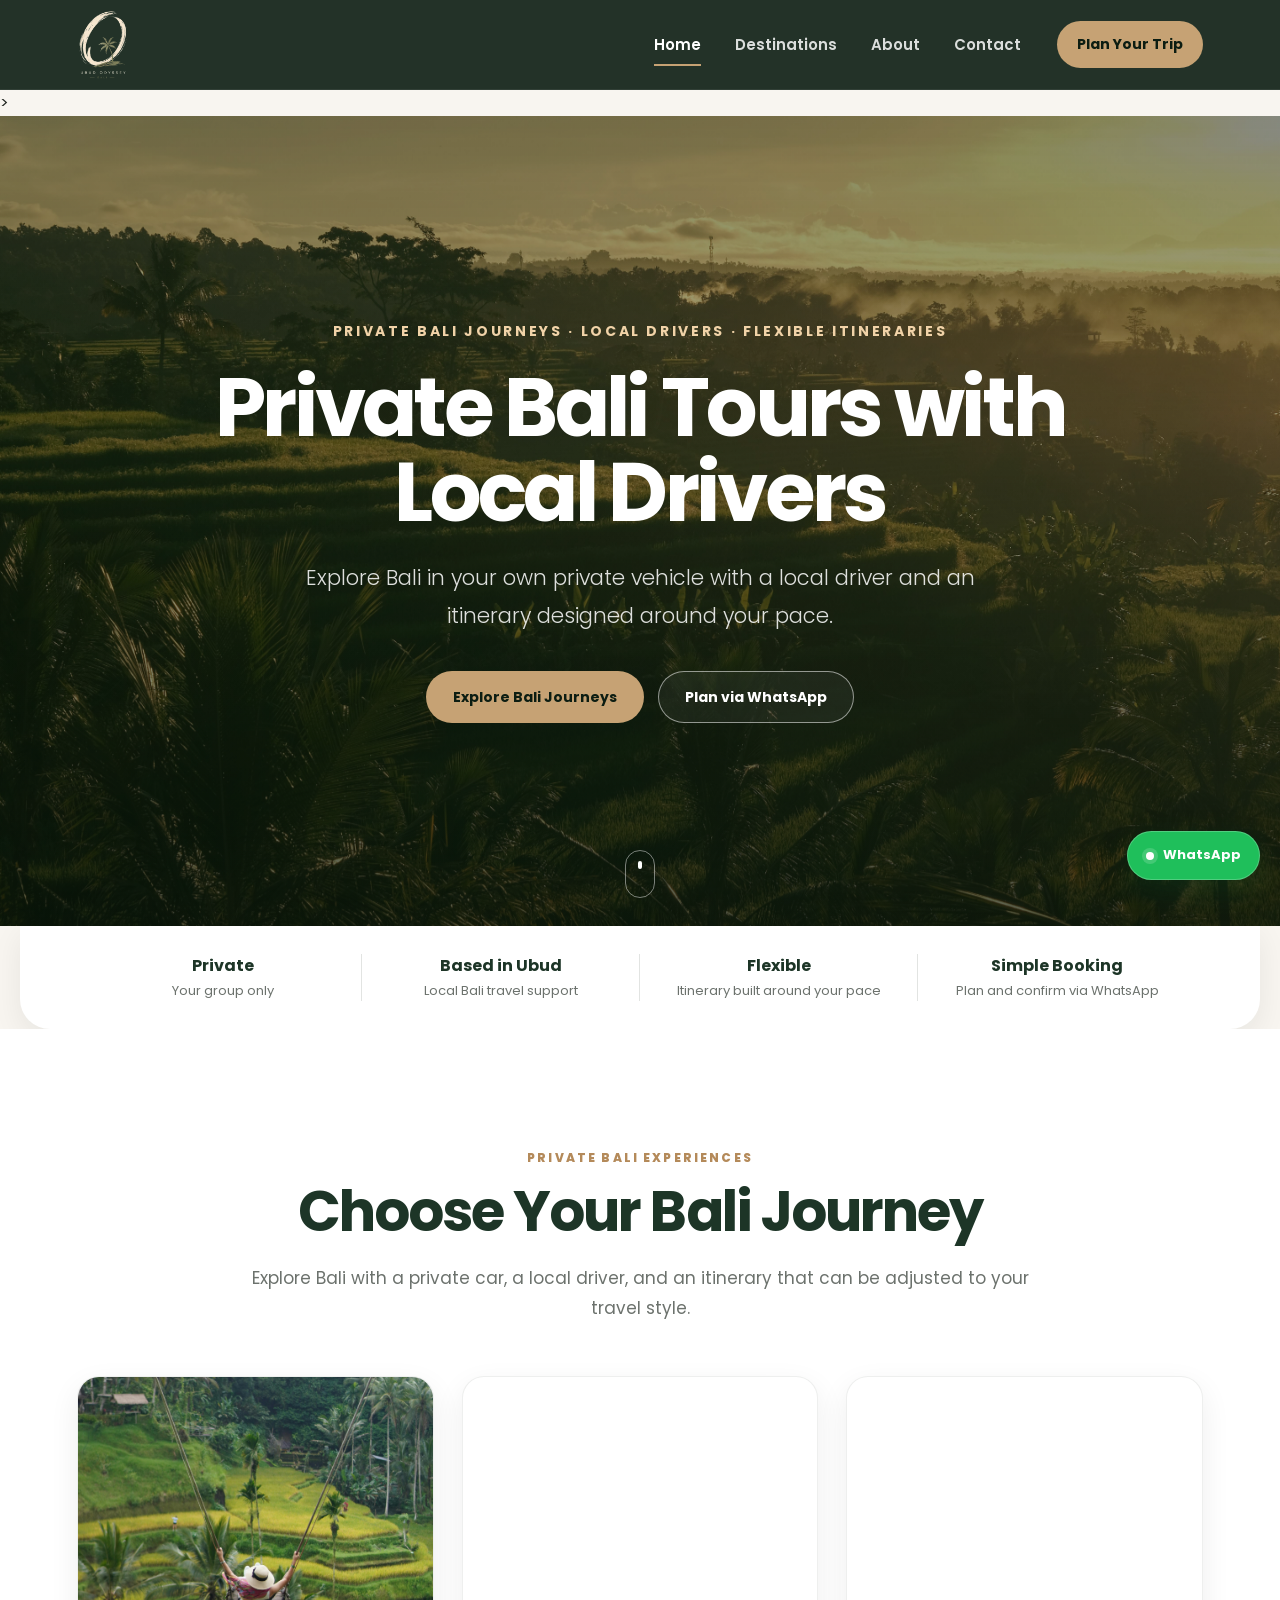
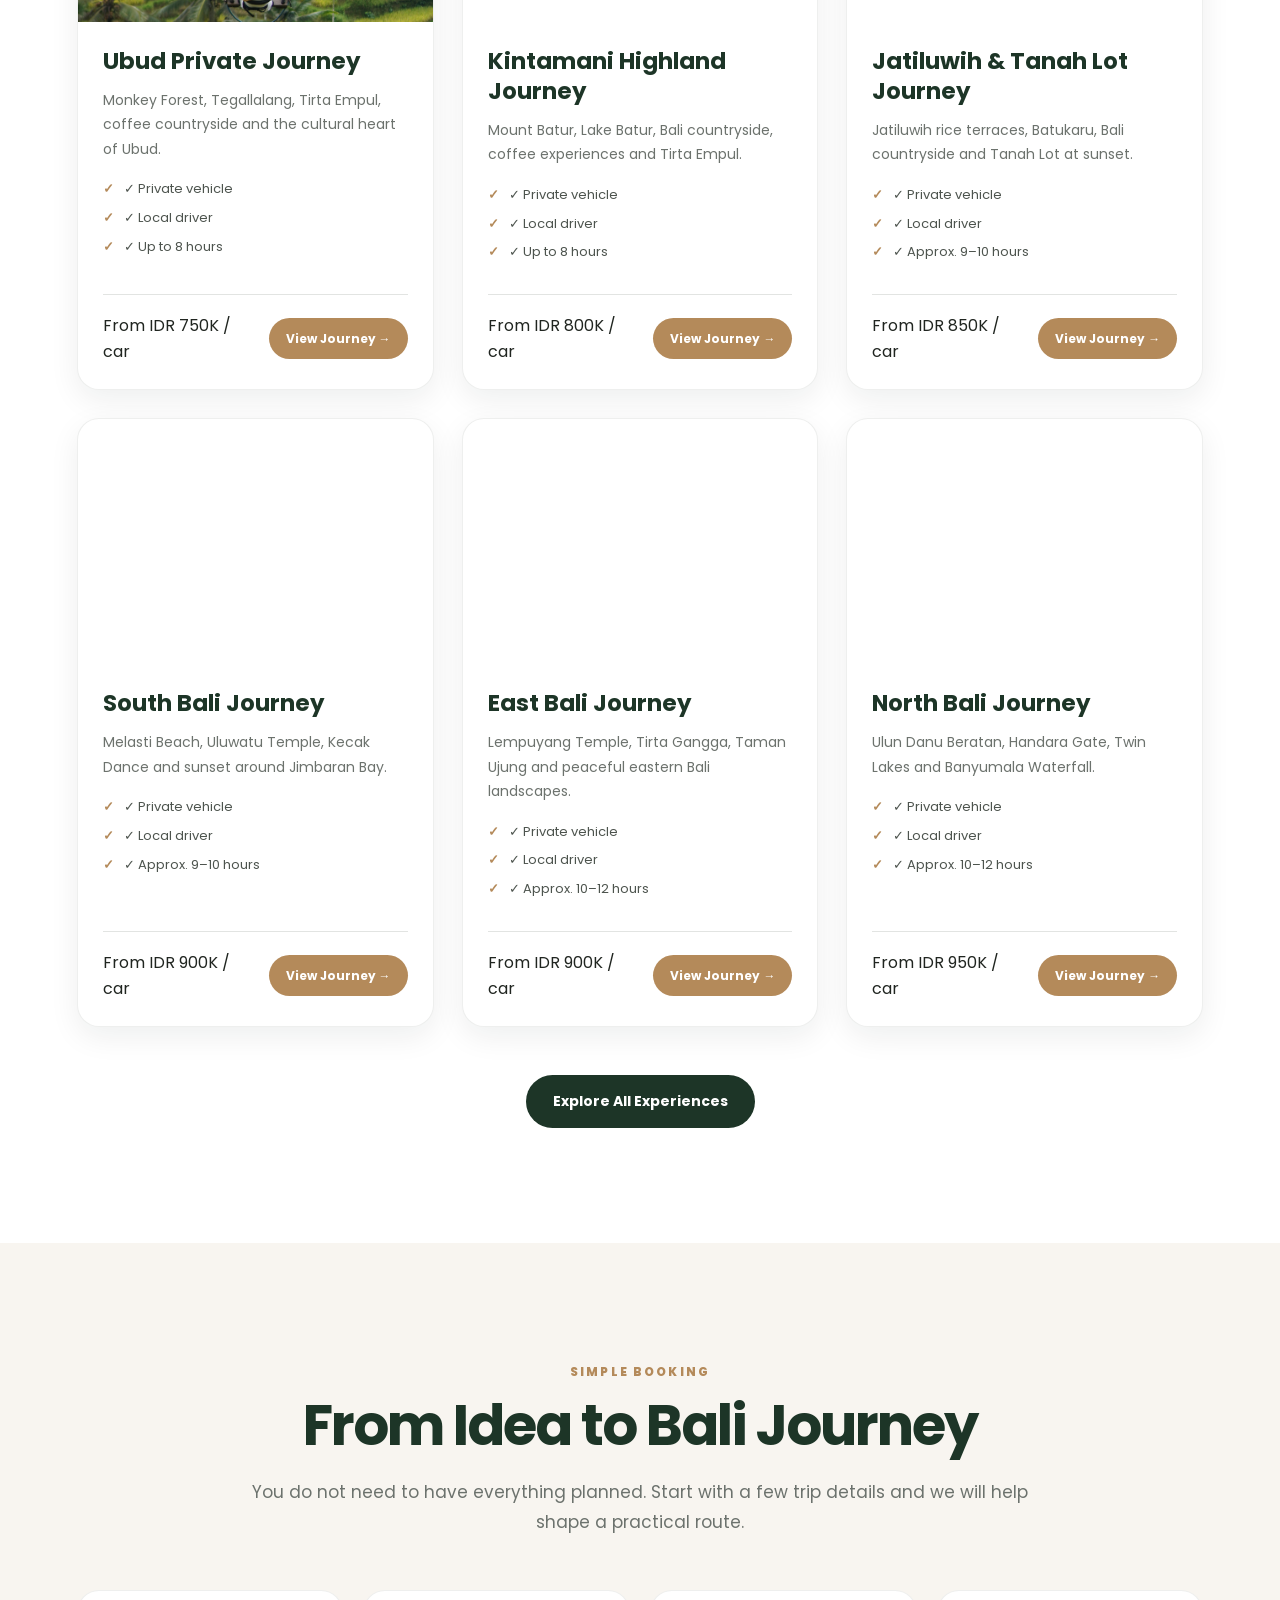
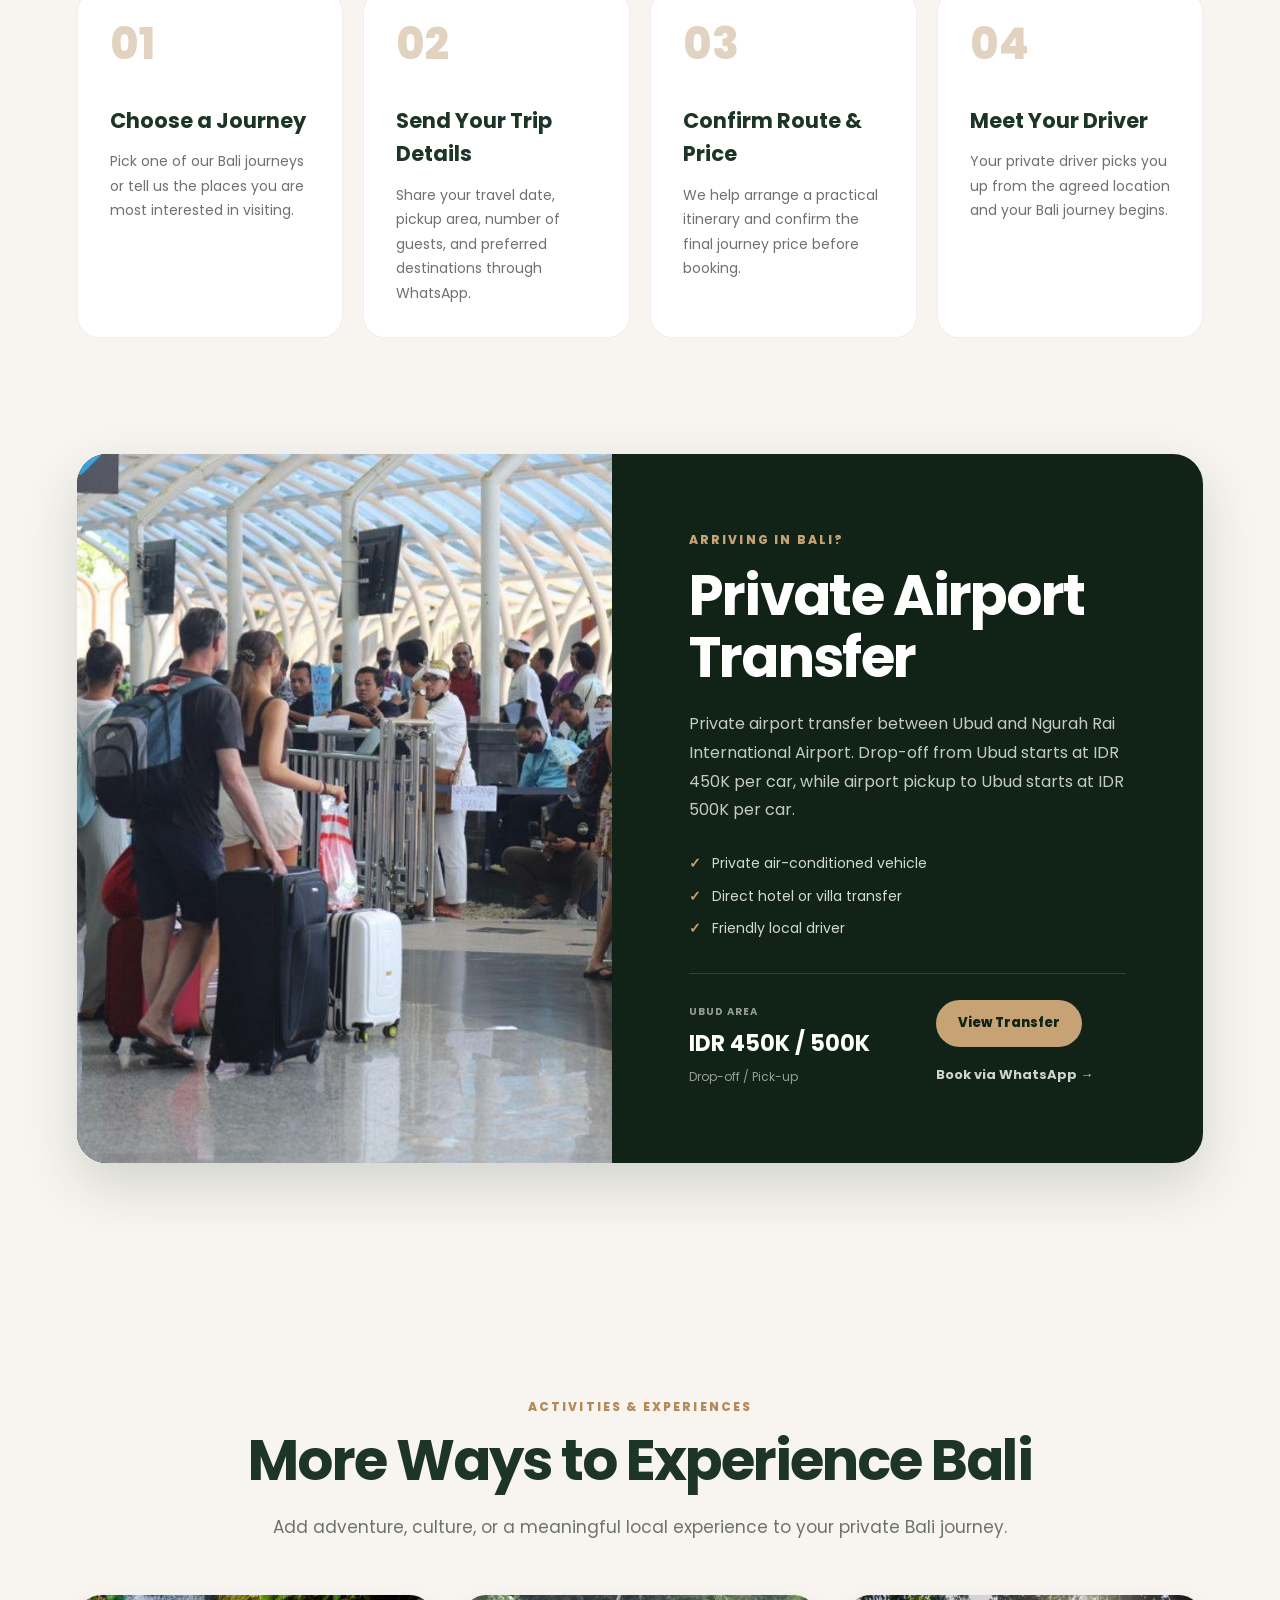
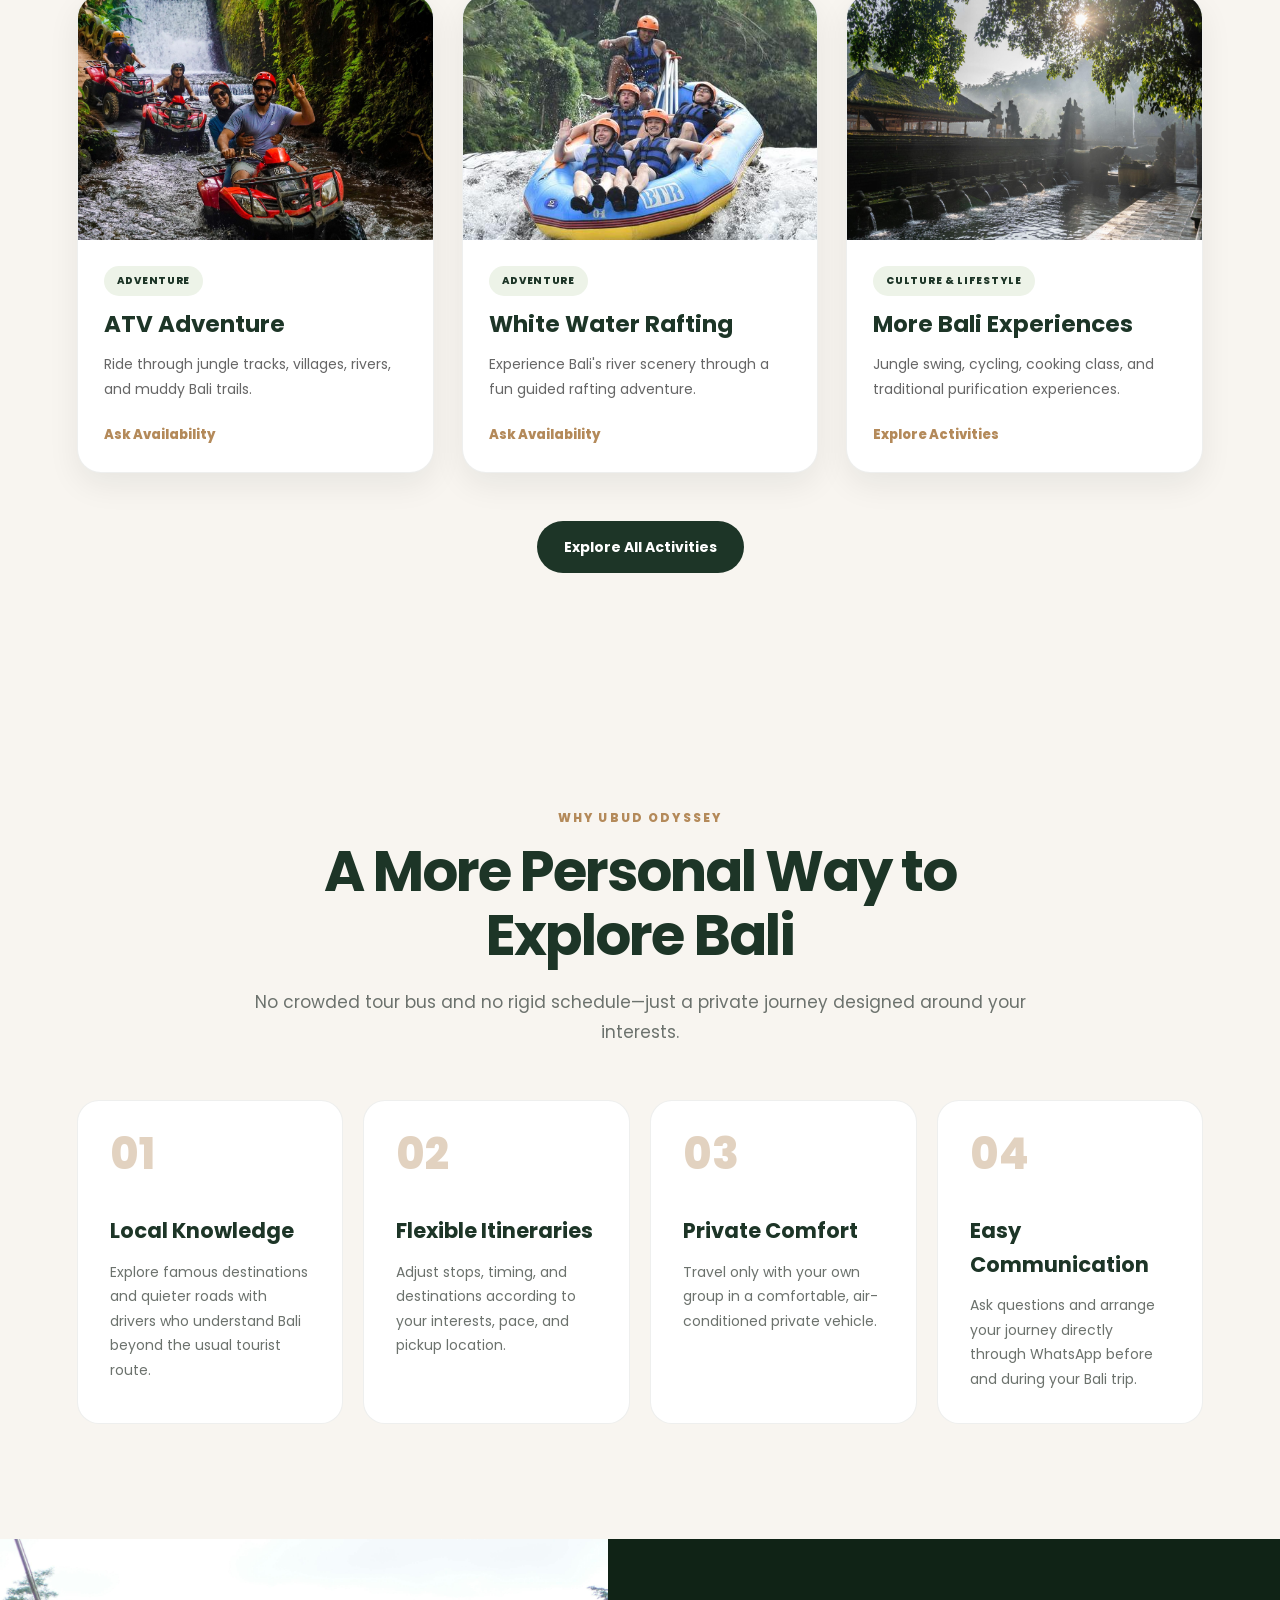
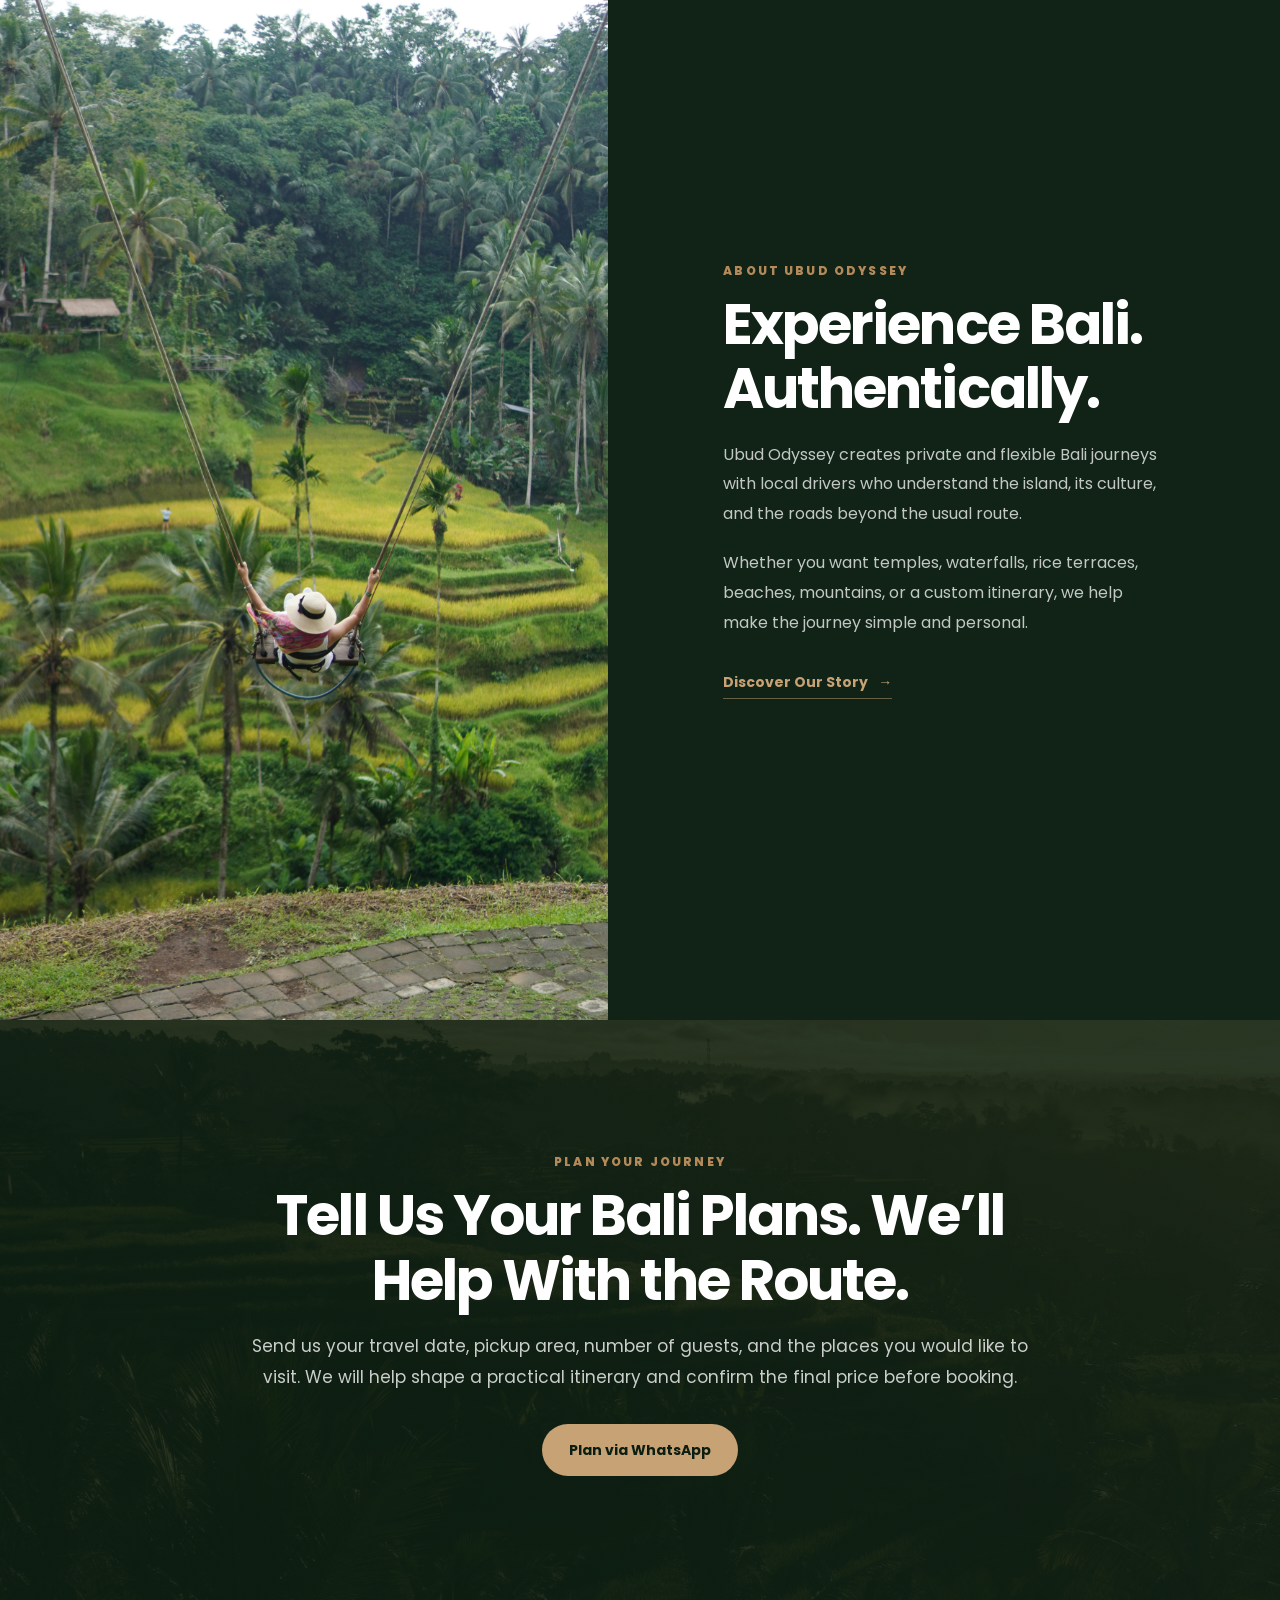
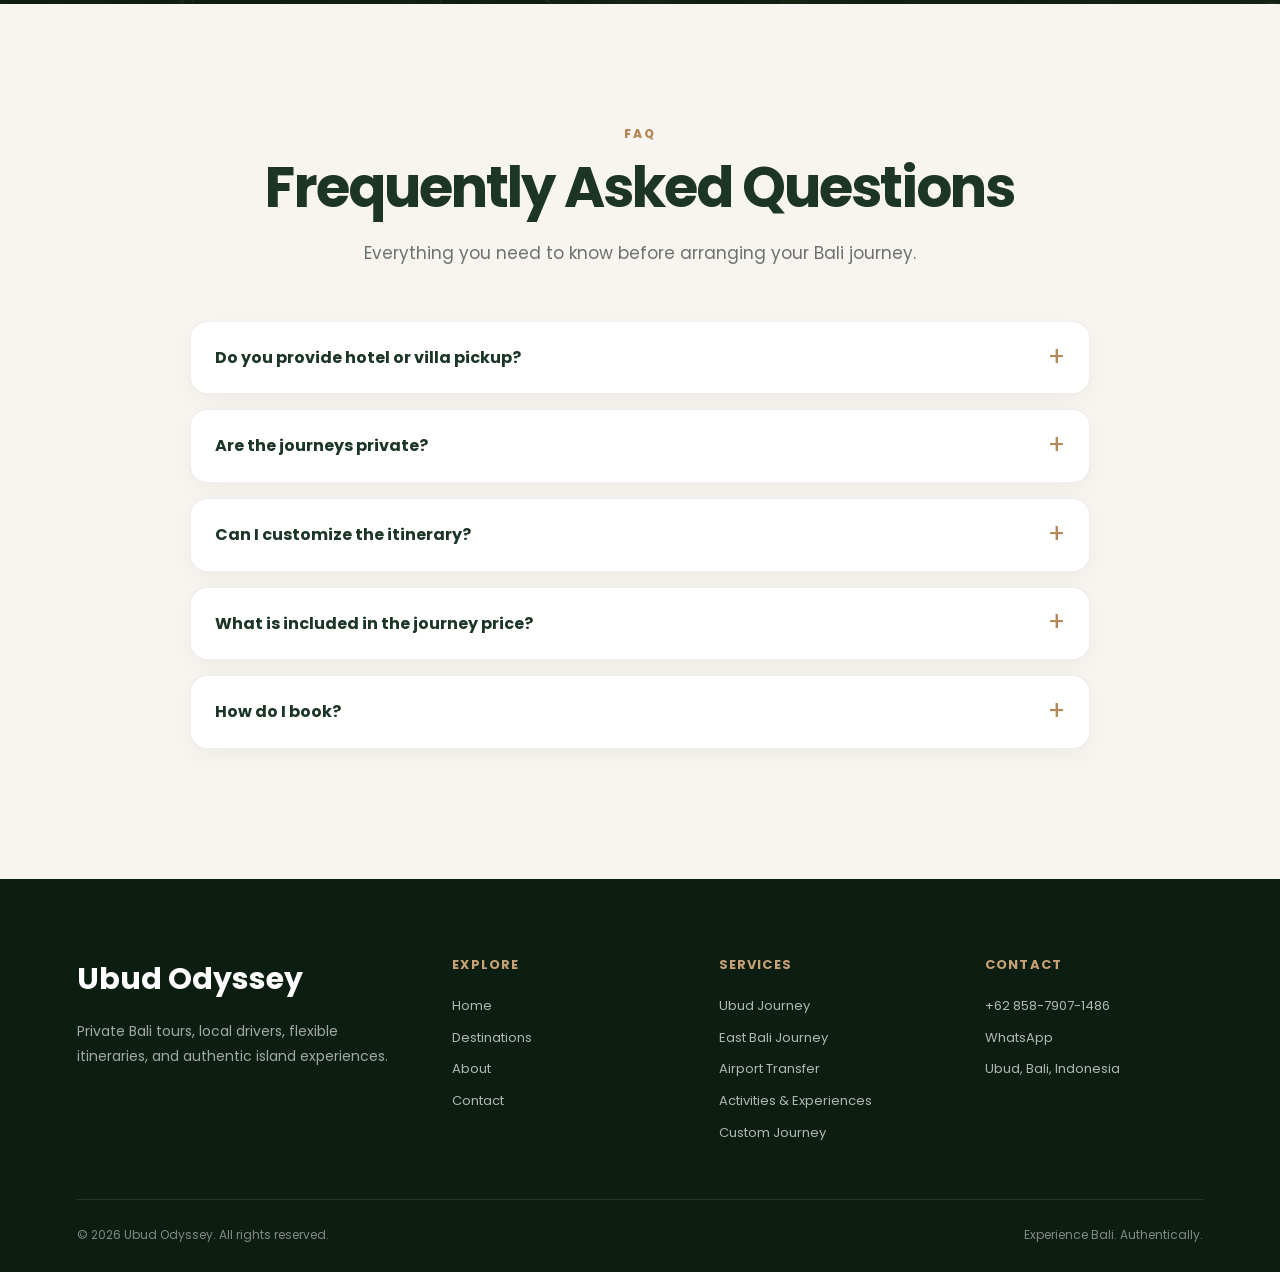
==== commit 99981c40: "Update airport transfer pricing and website details Updated Ubud Odyssey airport transfer pricing fo" ====
--- a/index.html
+++ b/index.html
@@ -26,11 +26,10 @@
   <meta property="og:url" content="https://ubudodyssey.com/">
   <meta property="og:image" content="https://ubudodyssey.com/img/bali.jpg">
 
-  <!-- Favicon -->
-  <link
-    rel="icon"
-    href="img/Orange and Blue Minimal Travel Logo.png"
-    type="image/png"
+<!-- Favicon -->
+<link rel="icon" type="image/png" sizes="32x32" href="img/favicon.png">
+<link rel="shortcut icon" href="img/favicon.png" type="image/png">
+<link rel="apple-touch-icon" href="img/favicon.png">
   >
 
   <!-- Load the hero image early to reduce the first-image delay -->
@@ -493,8 +492,9 @@
           <h2>Private Airport Transfer</h2>
 
           <p>
-            Start your Bali journey comfortably with a private airport pickup
-            from Ngurah Rai International Airport to your hotel or villa.
+            Private airport transfer between Ubud and Ngurah Rai International Airport.
+            Drop-off from Ubud starts at IDR 450K per car, while airport pickup to Ubud
+            starts at IDR 500K per car.
           </p>
 
           <div class="airport-features">
@@ -505,9 +505,9 @@
 
           <div class="airport-transfer-bottom">
             <div class="airport-price">
-              <small>Starting From</small>
-              <strong>IDR 400K</strong>
-              <span>/ car</span>
+              <small>Ubud Area</small>
+              <strong>IDR 450K / 500K</strong>
+              <span>Drop-off / Pick-up</span>
             </div>
 
             <div class="airport-actions">
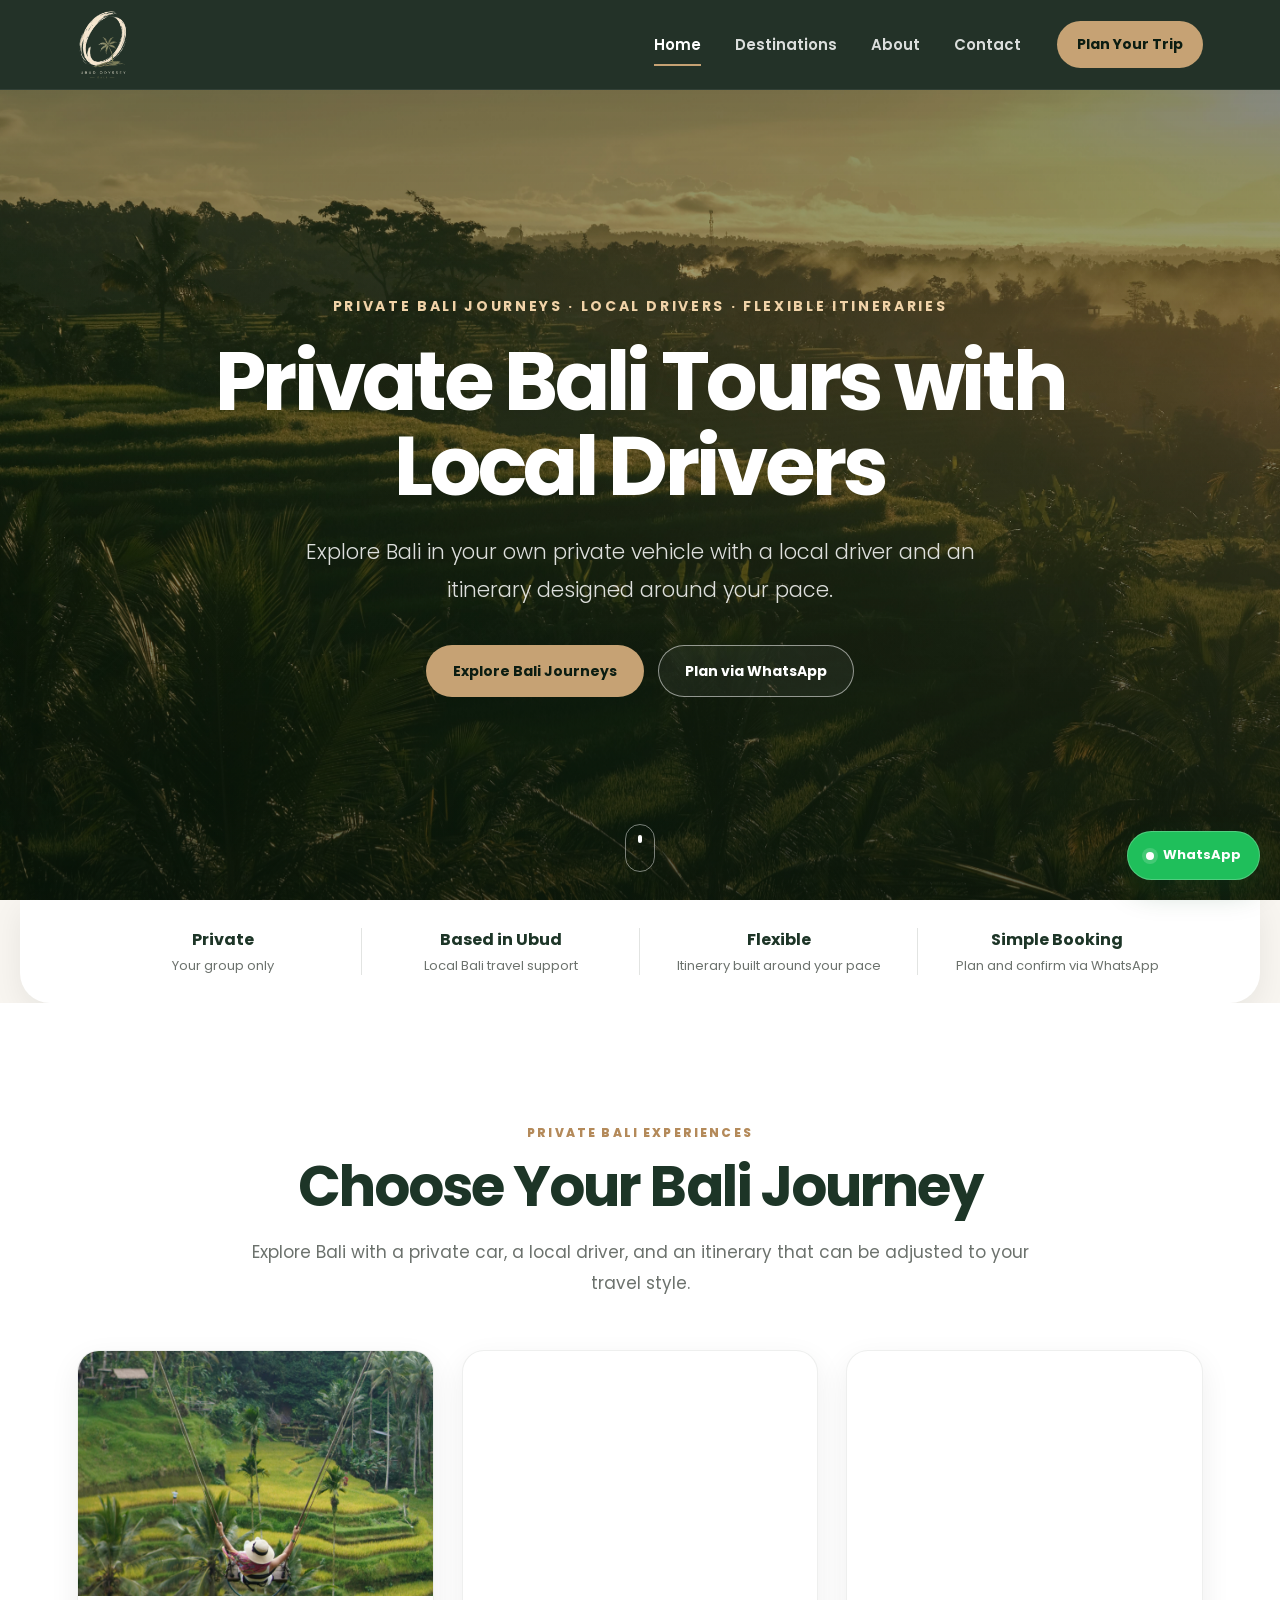
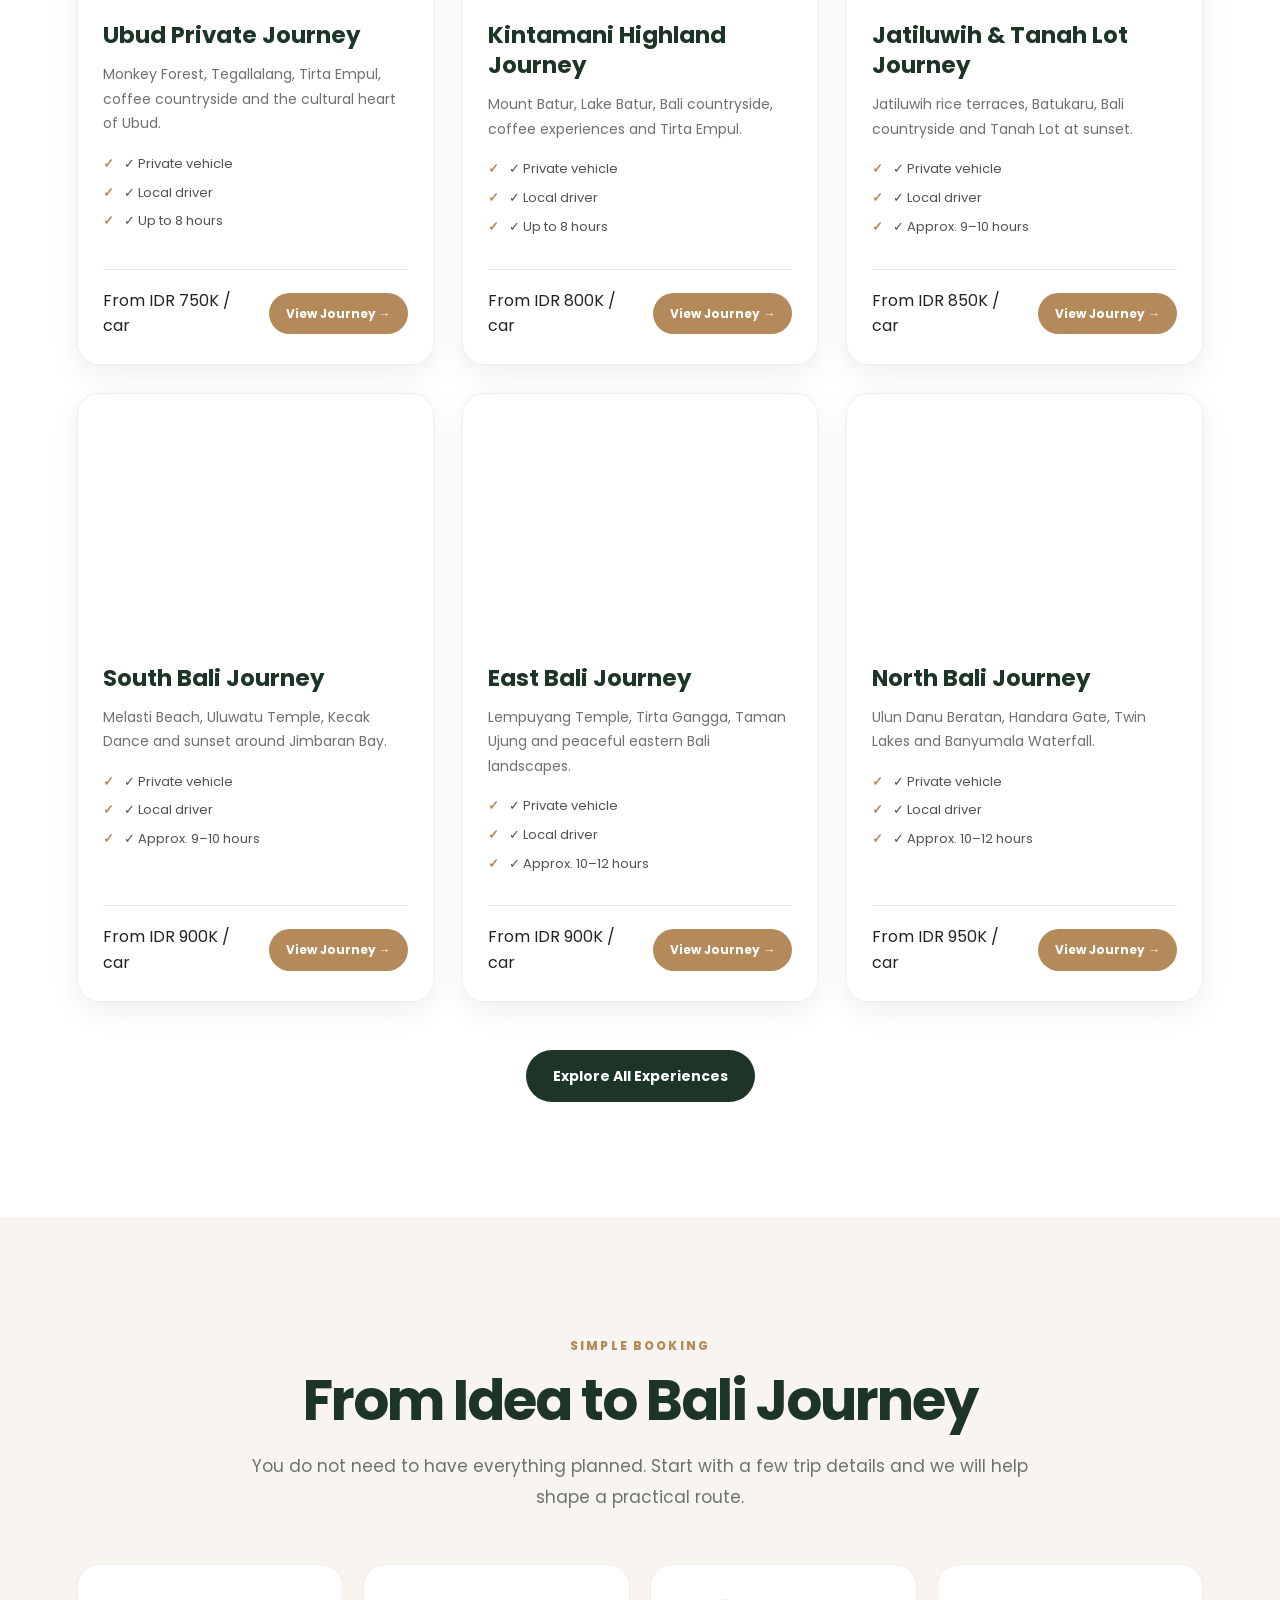
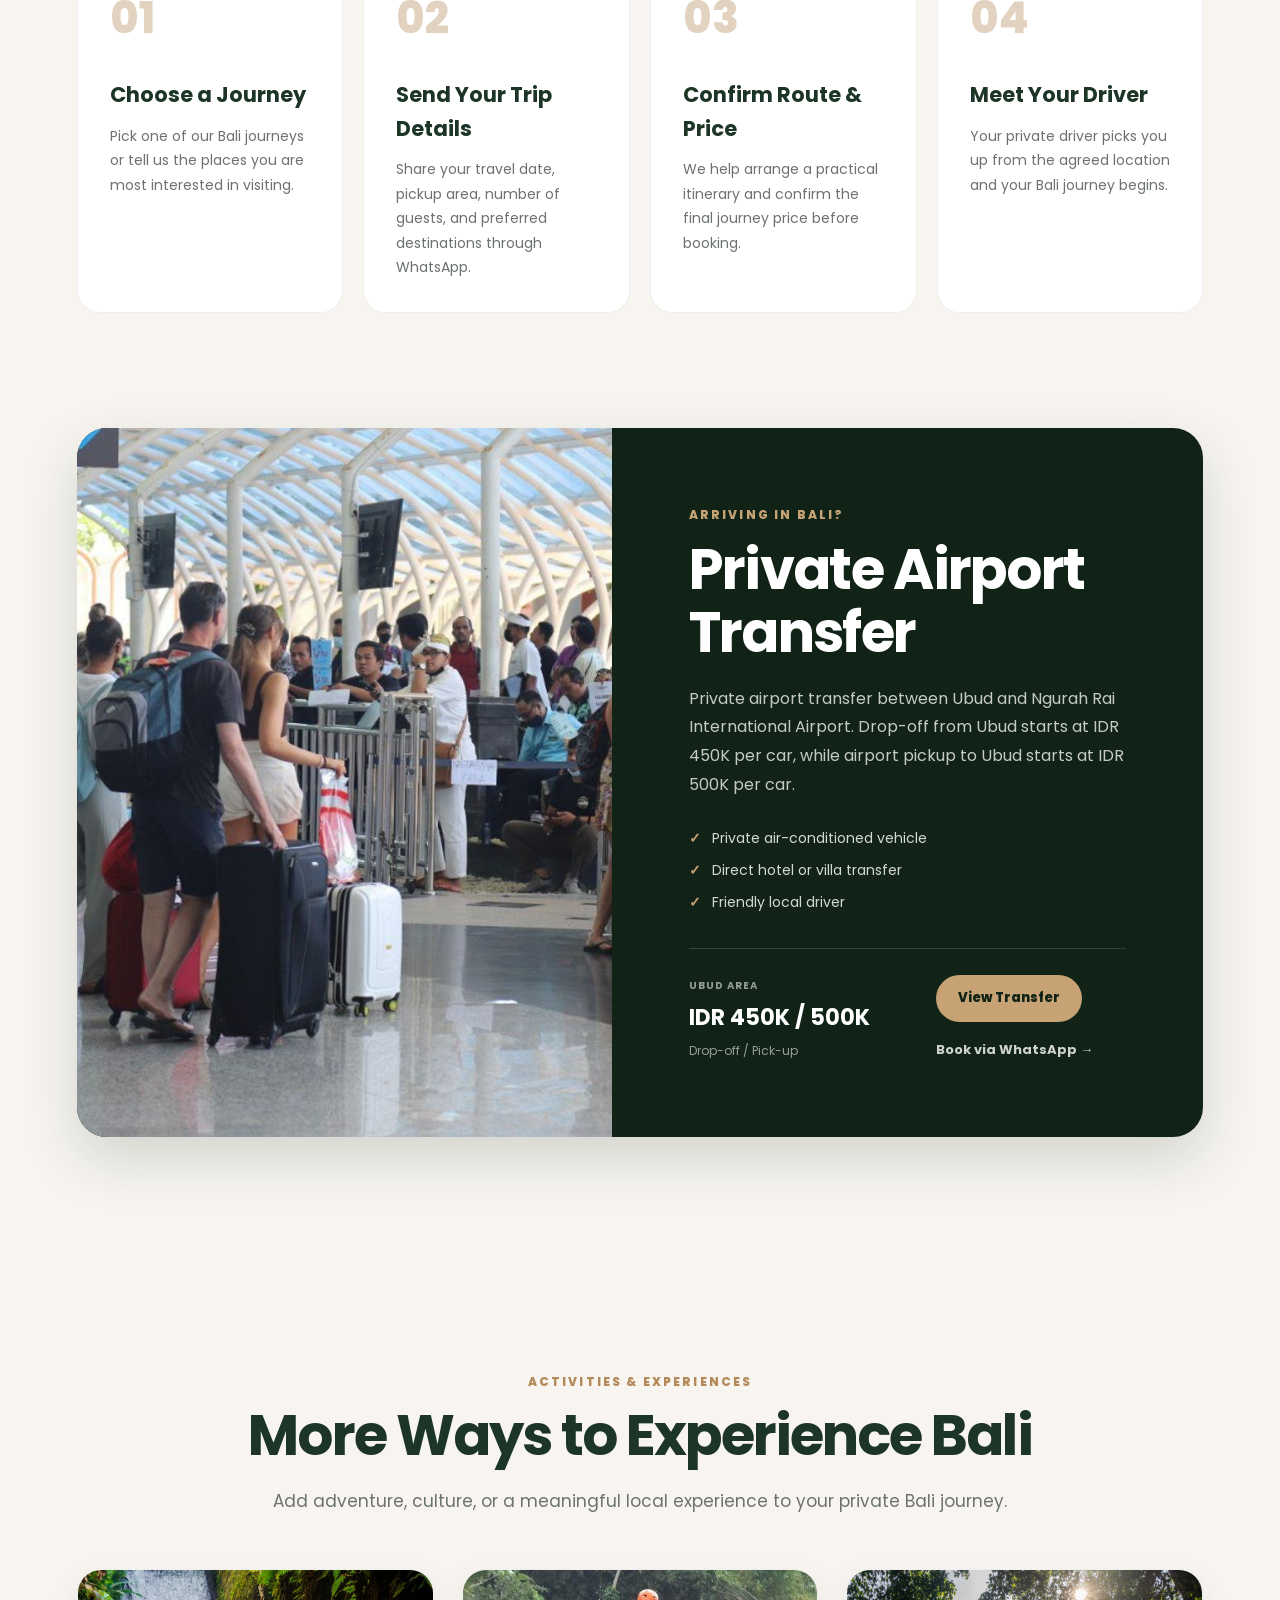
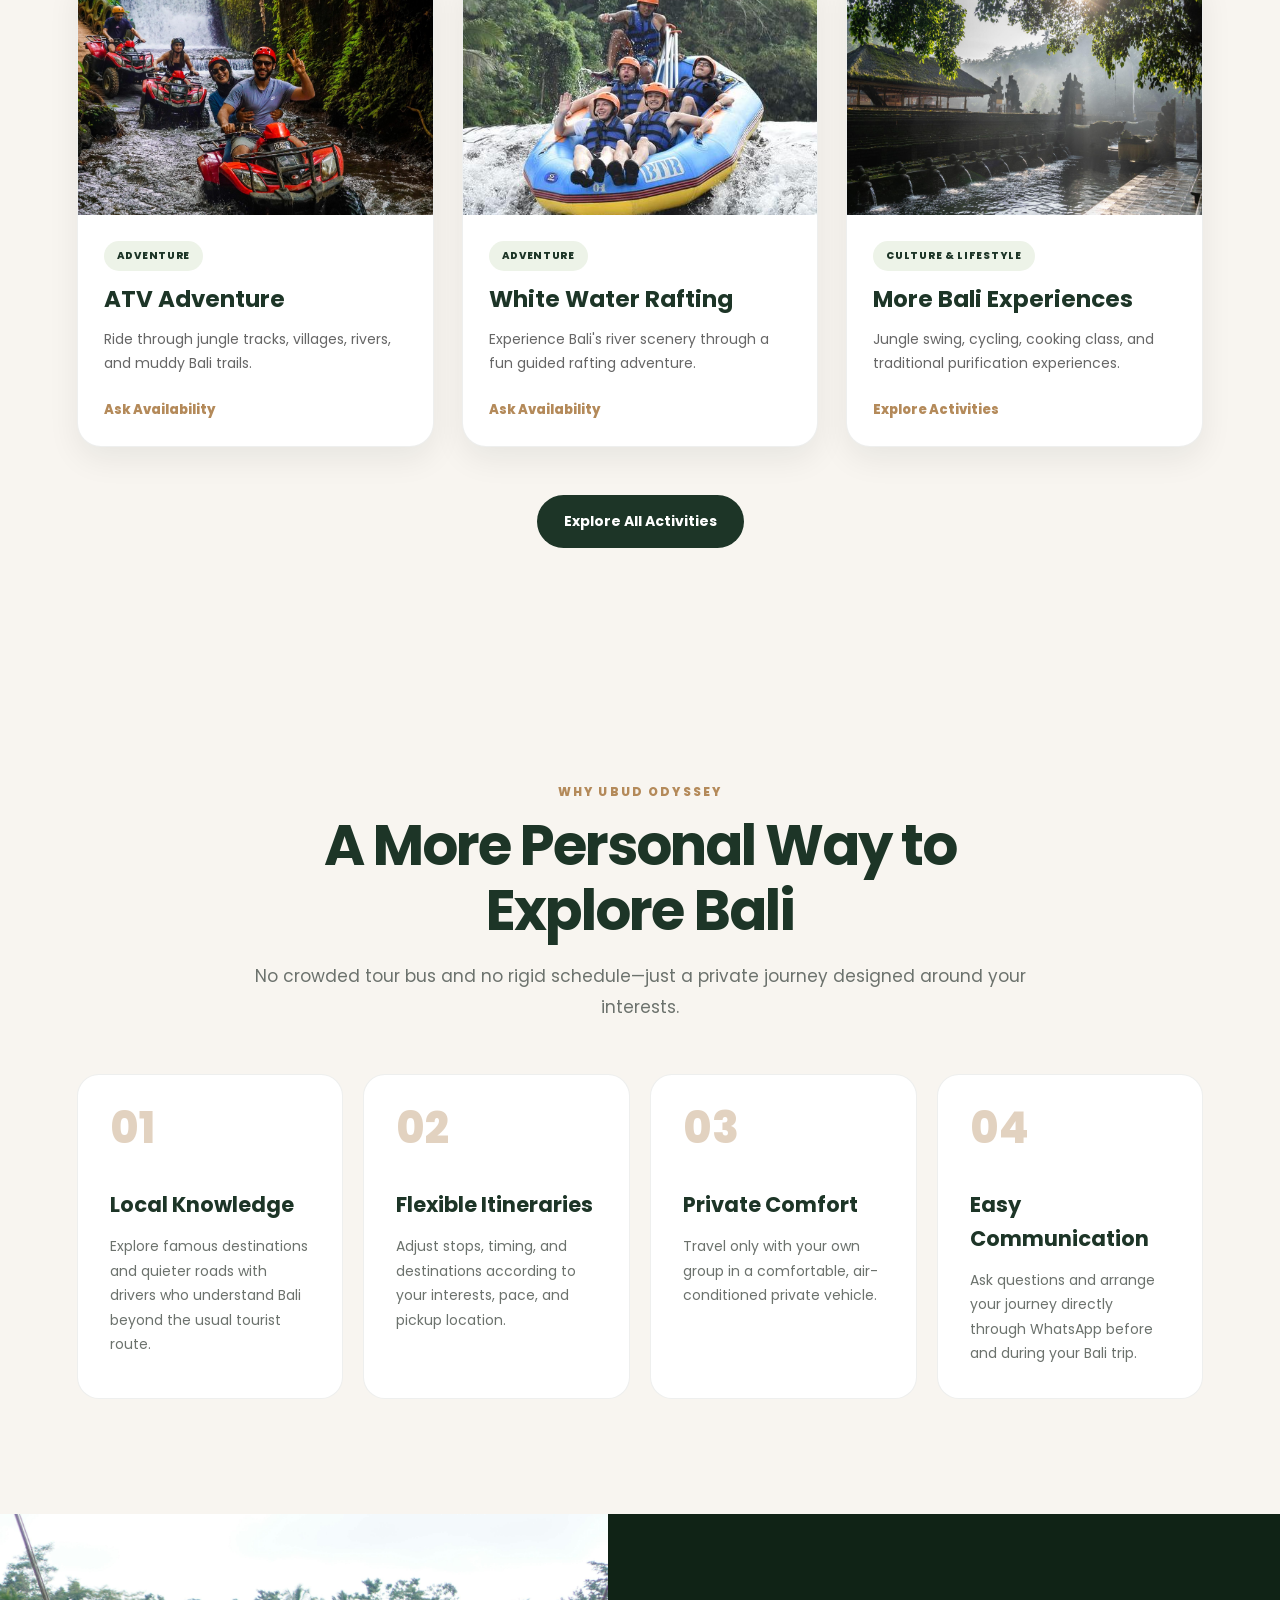
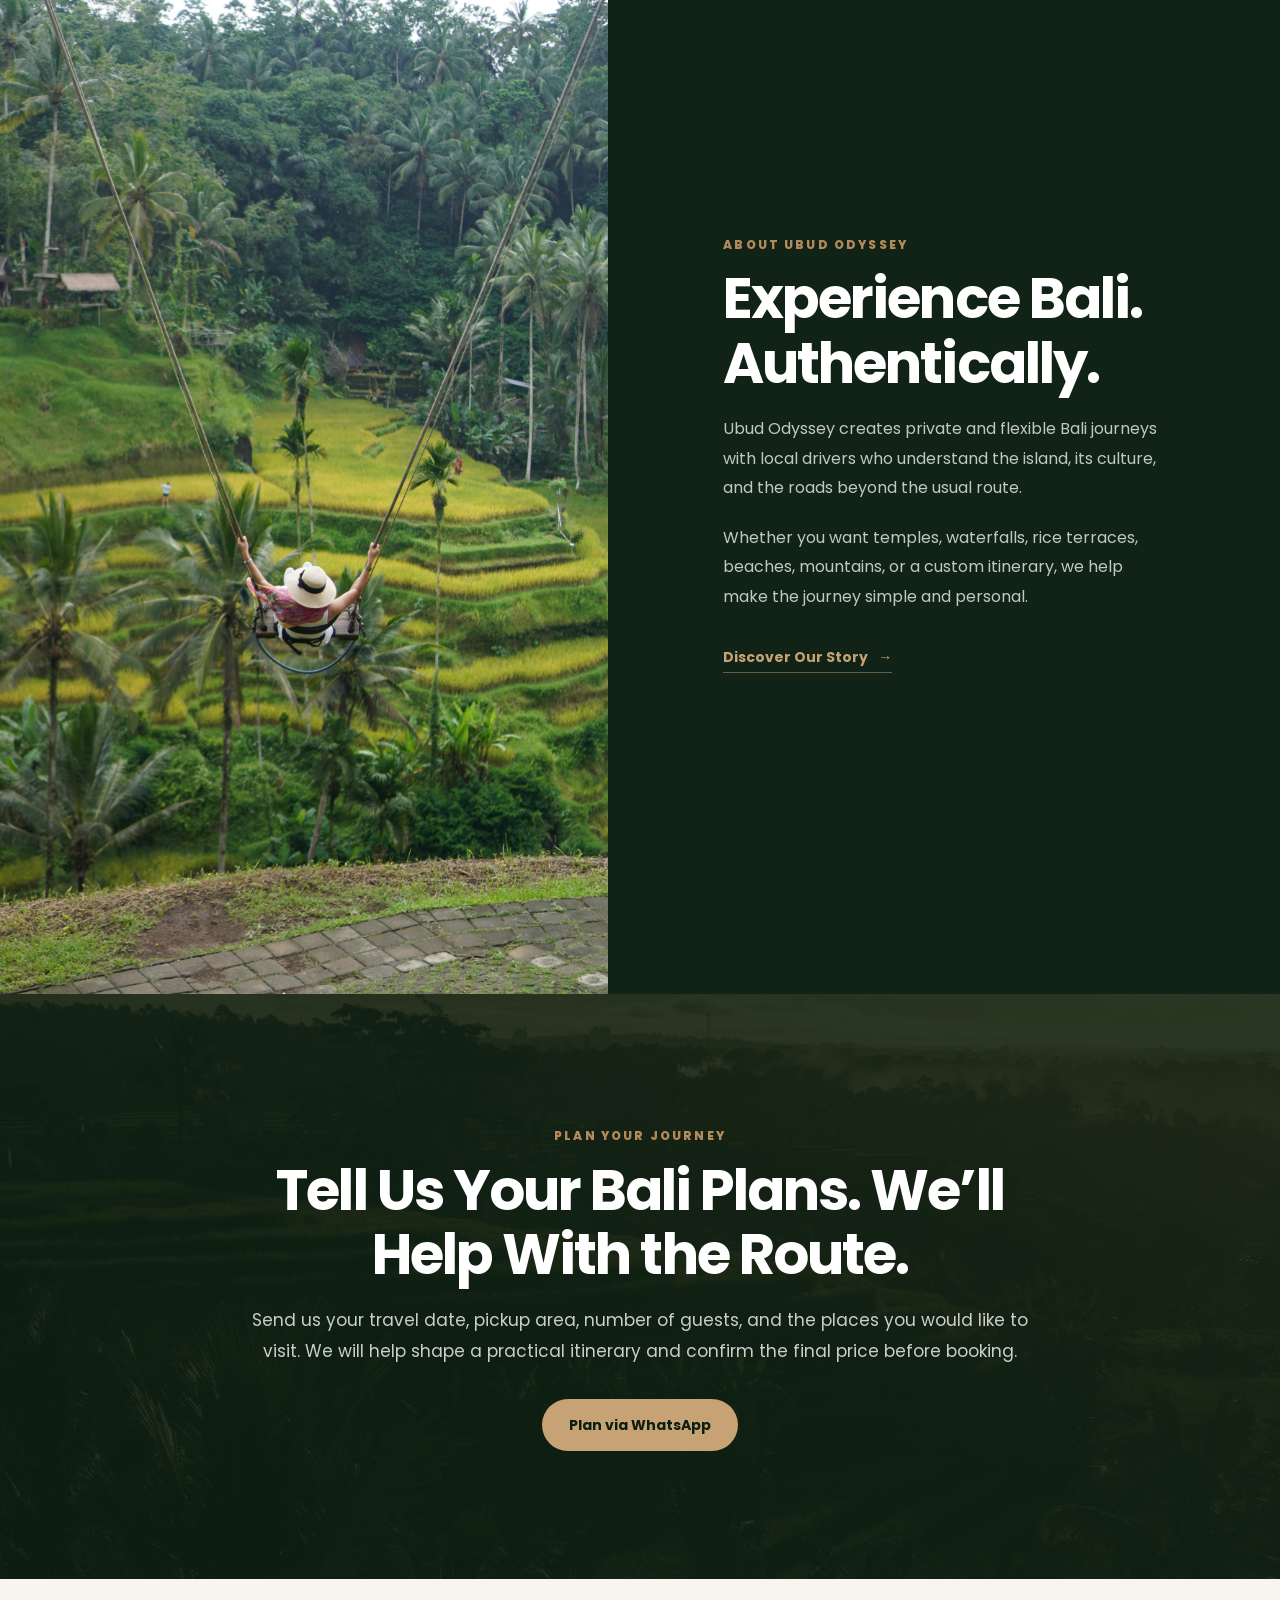
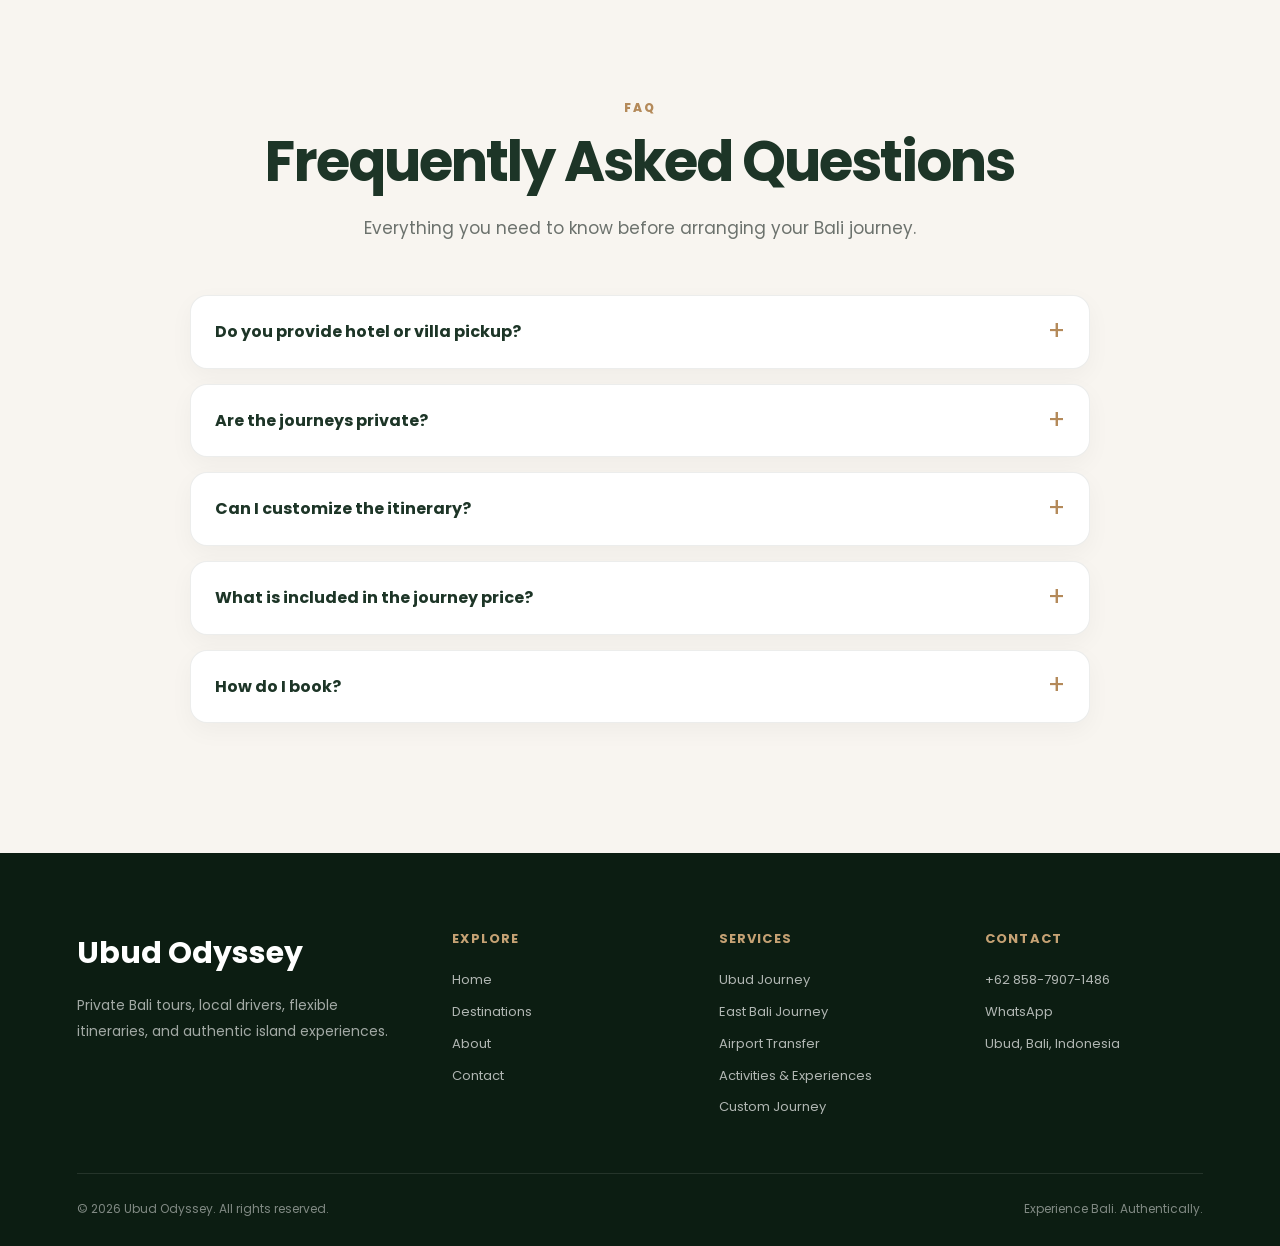
==== commit b9f938f0: "Add Google Ads tracking across all pages Added Google Ads conversion tracking tag to all website pag" ====
--- a/index.html
+++ b/index.html
@@ -30,7 +30,6 @@
 <link rel="icon" type="image/png" sizes="32x32" href="img/favicon.png">
 <link rel="shortcut icon" href="img/favicon.png" type="image/png">
 <link rel="apple-touch-icon" href="img/favicon.png">
-  >
 
   <!-- Load the hero image early to reduce the first-image delay -->
   <link rel="preload" as="image" href="img/bali.jpg" fetchpriority="high">
@@ -58,7 +57,12 @@
     window.dataLayer = window.dataLayer || [];
     function gtag(){dataLayer.push(arguments);}
     gtag('js', new Date());
+
+    /* Google Analytics */
     gtag('config', 'G-KZEE7SNSSL');
+
+    /* Google Ads */
+    gtag('config', 'AW-18489880647');
   </script>
 
   <!-- Structured Data -->
